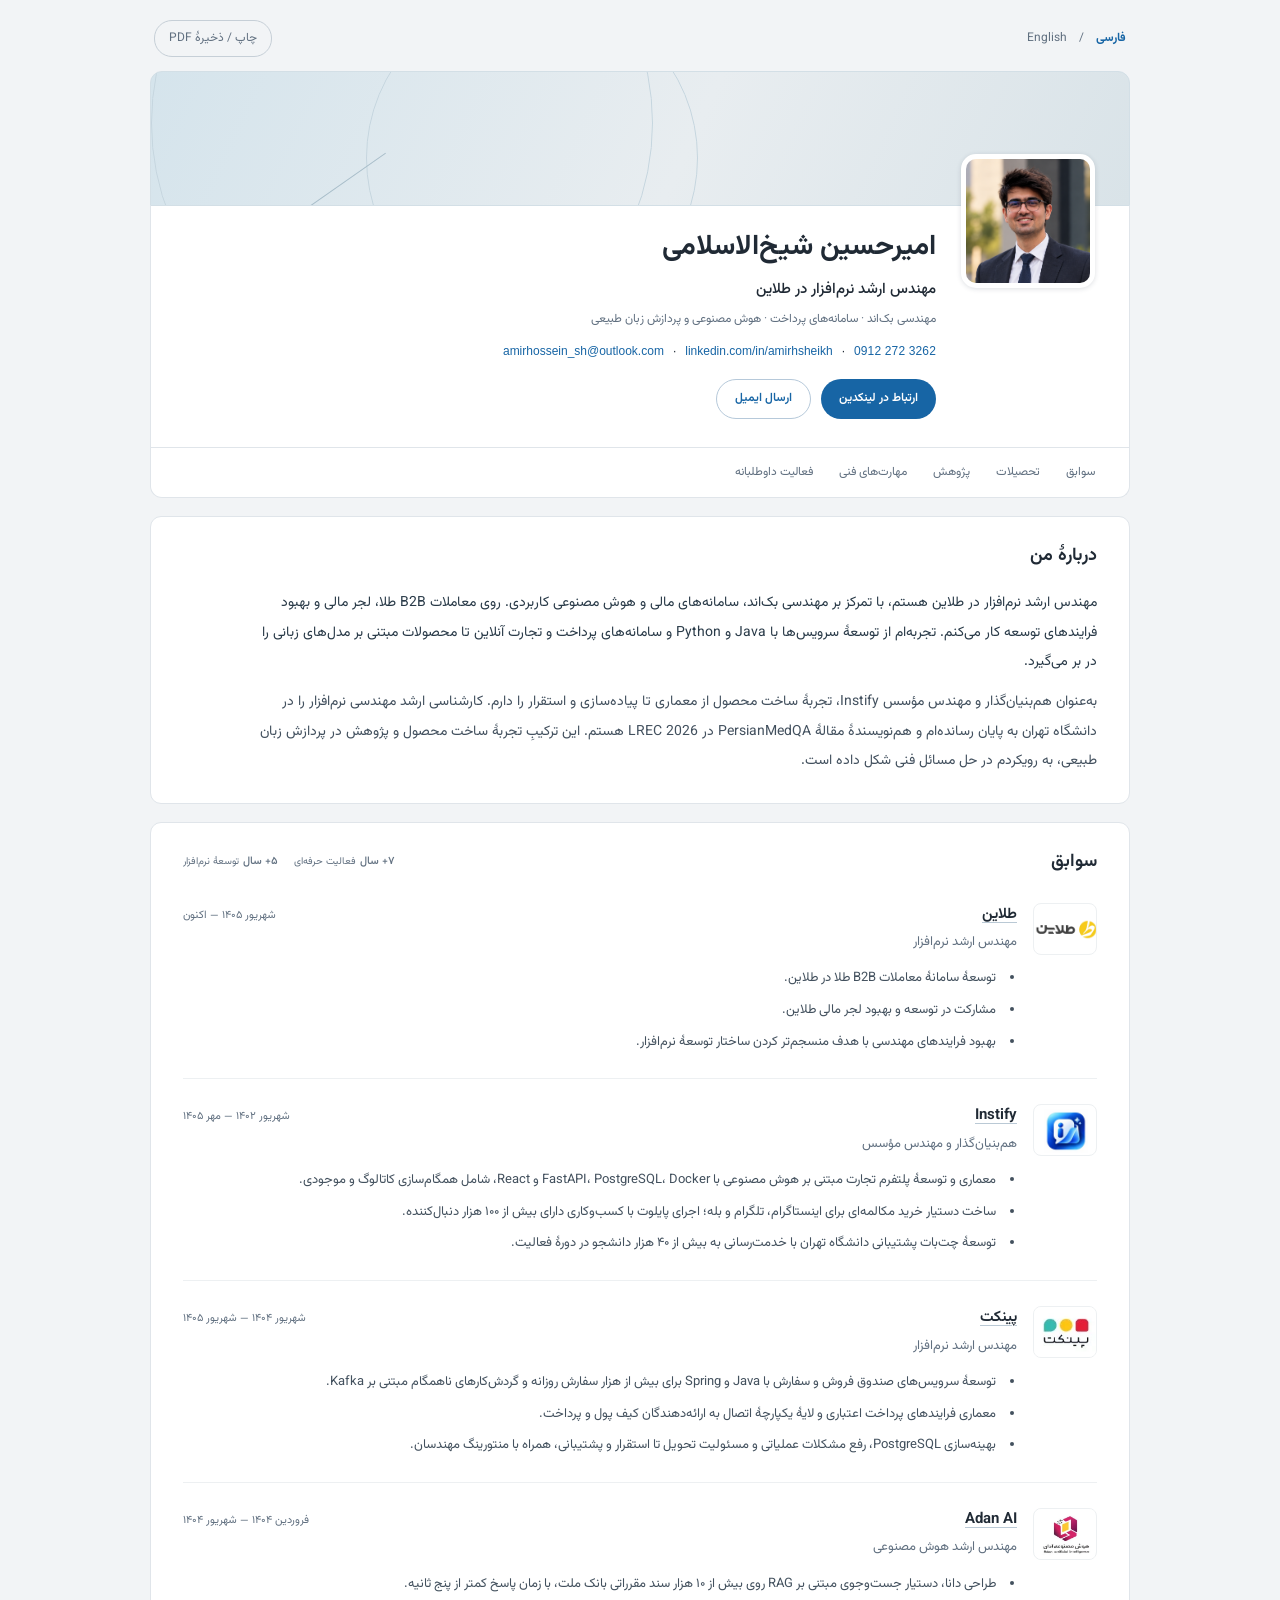
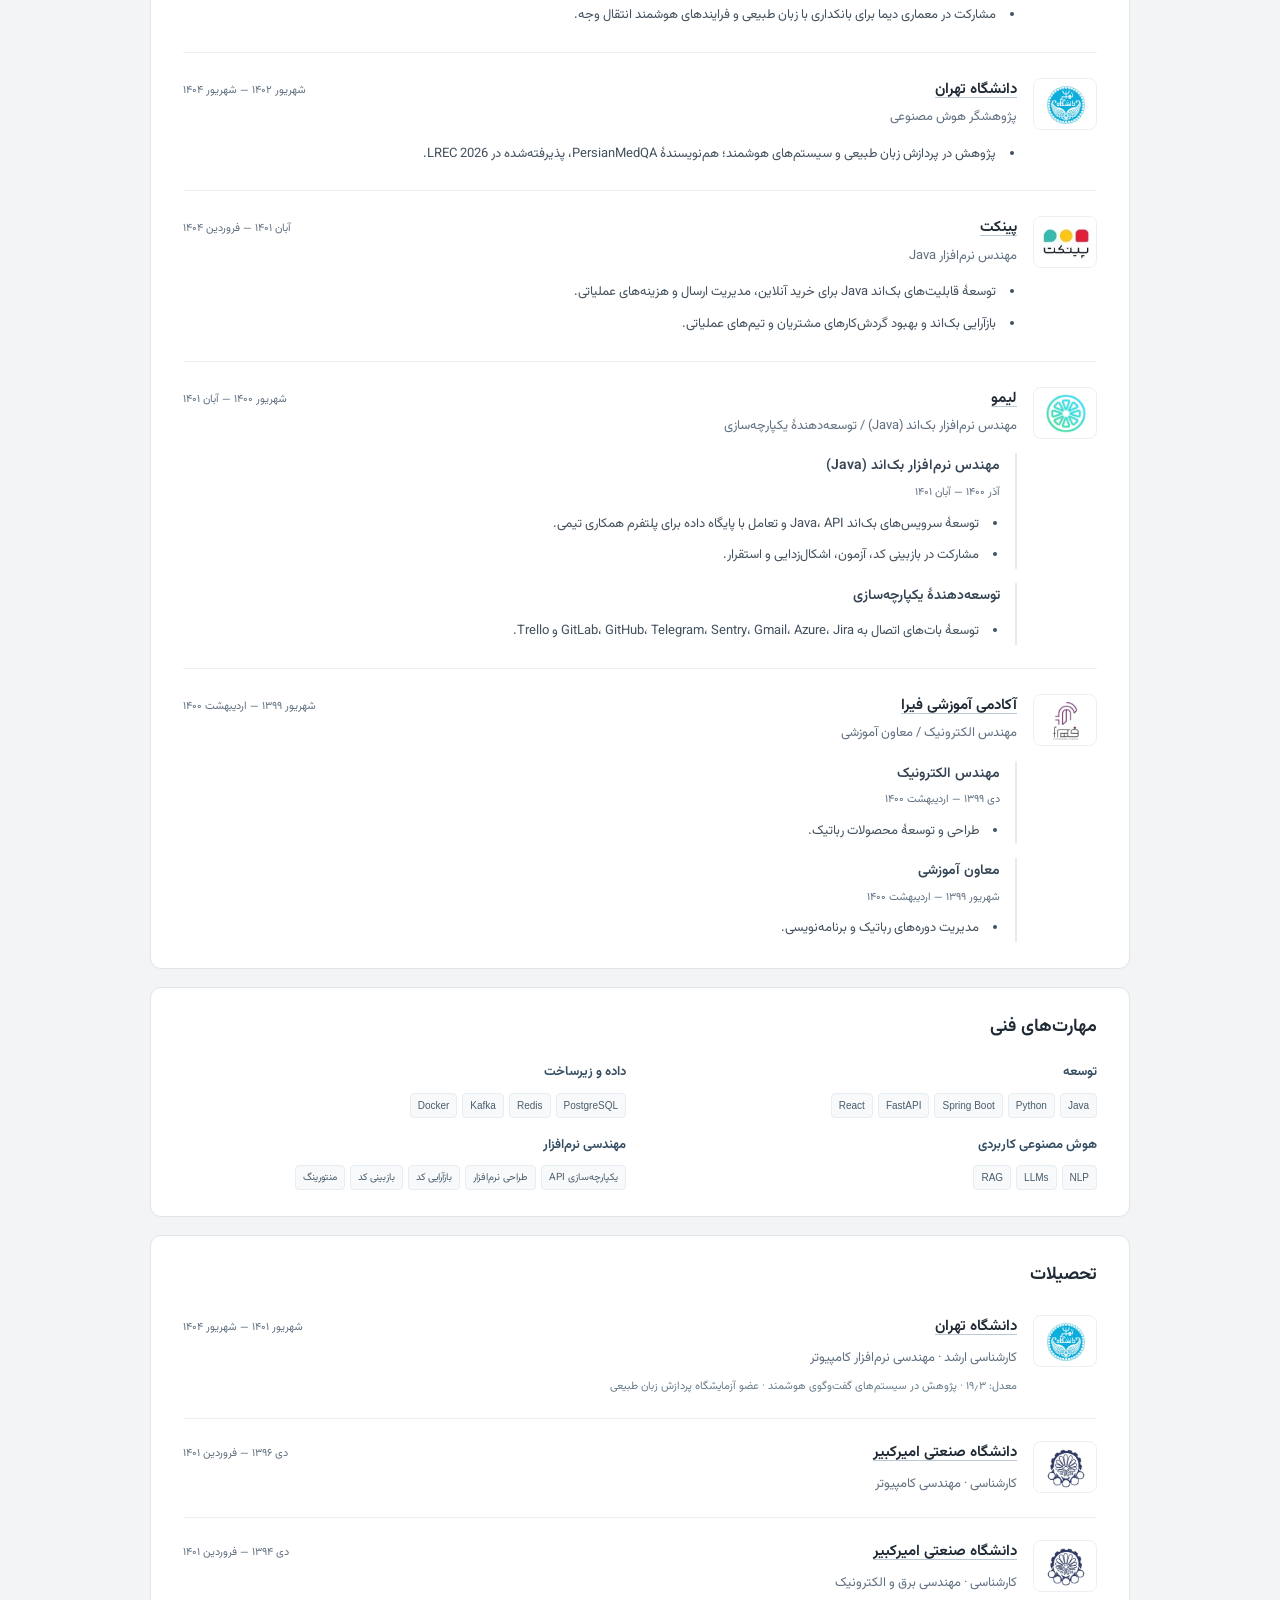
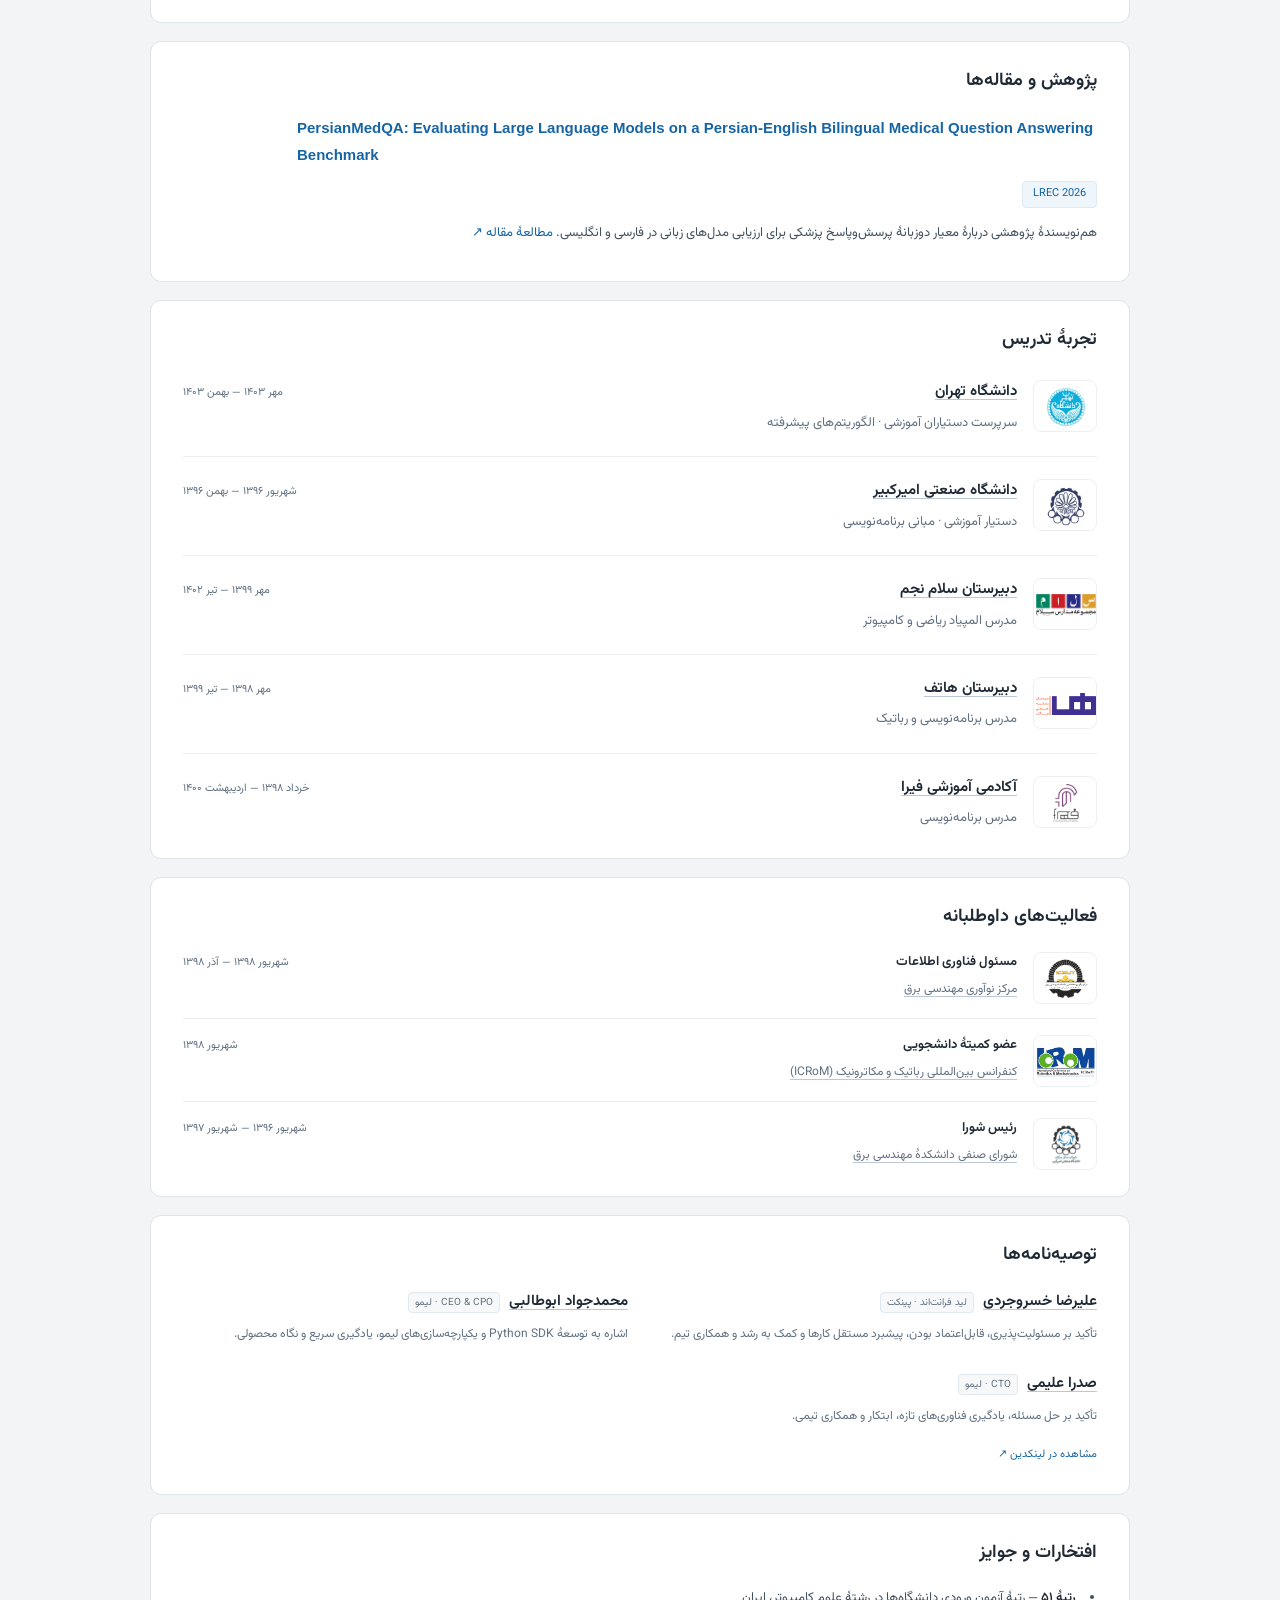
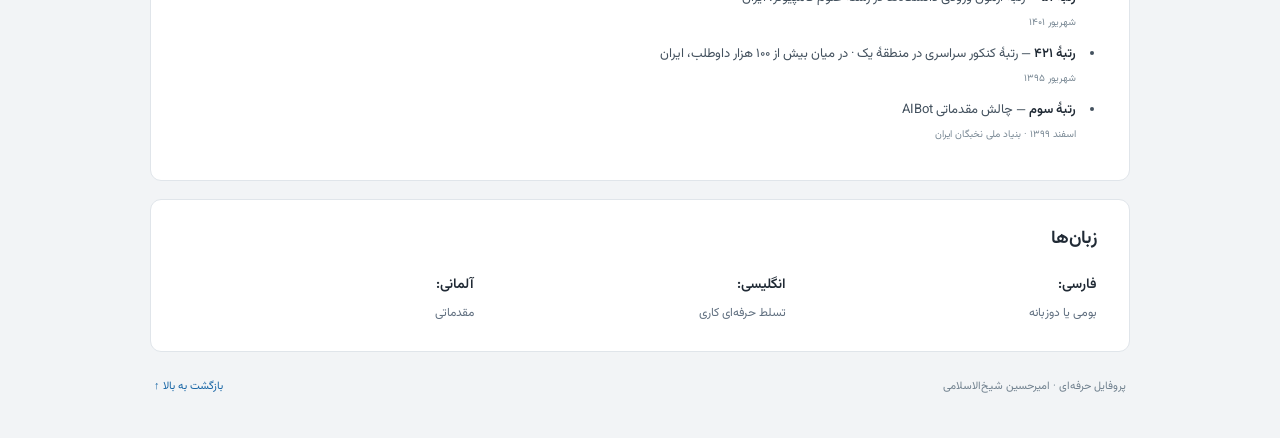
==== fa/index.html @ 7dda1210 "Add recommender role badges and compact two-column print layout" ====
<!doctype html>
<html lang="fa" dir="rtl">
<head>
<meta charset="utf-8">
<meta name="viewport" content="width=device-width, initial-scale=1">
<title>امیرحسین شیخ‌الاسلامی | مهندس ارشد نرم‌افزار، بک‌اند و هوش مصنوعی</title>
<meta name="description" content="پروفایل حرفه‌ای امیرحسین شیخ‌الاسلامی، مهندس ارشد نرم‌افزار در طلاین؛ سوابق مهندسی بک‌اند، Java، Python، سامانه‌های پرداخت و هوش مصنوعی و پژوهش NLP.">
<meta name="author" content="Amirhossein Sheikholeslami">
<meta name="google-site-verification" content="wwUnBysTmKLNeXAAIaMJfHdvh9oscv9MyCBbN1hsWSw">
<meta name="robots" content="index, follow, max-image-preview:large">
<meta name="theme-color" content="#ffffff">
<link rel="canonical" href="https://amirhsheikh.github.io/fa/">
<link rel="alternate" hreflang="en" href="https://amirhsheikh.github.io/">
<link rel="alternate" hreflang="fa" href="https://amirhsheikh.github.io/fa/">
<link rel="alternate" hreflang="x-default" href="https://amirhsheikh.github.io/">
<meta property="og:type" content="profile">
<meta property="og:title" content="امیرحسین شیخ‌الاسلامی | مهندس ارشد نرم‌افزار، بک‌اند و هوش مصنوعی">
<meta property="og:description" content="پروفایل حرفه‌ای امیرحسین شیخ‌الاسلامی، مهندس ارشد نرم‌افزار در طلاین؛ سوابق مهندسی بک‌اند، Java، Python، سامانه‌های پرداخت و هوش مصنوعی و پژوهش NLP.">
<meta property="og:url" content="https://amirhsheikh.github.io/fa/">
<meta property="og:site_name" content="Amirhossein Sheikholeslami">
<meta property="og:locale" content="fa_IR">
<meta property="og:locale:alternate" content="en_US">
<meta property="og:image" content="https://amirhsheikh.github.io/assets/images/portrait.png">
<meta property="og:image:width" content="1086">
<meta property="og:image:height" content="1448">
<meta property="og:image:alt" content="تصویر امیرحسین شیخ‌الاسلامی">
<meta name="twitter:image" content="https://amirhsheikh.github.io/assets/images/portrait.png">
<meta name="twitter:image:alt" content="تصویر امیرحسین شیخ‌الاسلامی">
<meta name="twitter:card" content="summary">
<meta name="twitter:title" content="امیرحسین شیخ‌الاسلامی | مهندس ارشد نرم‌افزار، بک‌اند و هوش مصنوعی">
<meta name="twitter:description" content="پروفایل حرفه‌ای امیرحسین شیخ‌الاسلامی، مهندس ارشد نرم‌افزار در طلاین؛ سوابق مهندسی بک‌اند، Java، Python، سامانه‌های پرداخت و هوش مصنوعی و پژوهش NLP.">
<link rel="icon" href="../favicon.svg" type="image/svg+xml">
<link rel="preload" href="../assets/fonts/Vazirmatn.woff2" as="font" type="font/woff2" crossorigin>
<link rel="stylesheet" href="../styles.css">
<script src="../app.js" defer></script>
<script type="application/ld+json">{"@context": "https://schema.org", "@type": "ProfilePage", "@id": "https://amirhsheikh.github.io/fa/#profile", "url": "https://amirhsheikh.github.io/fa/", "name": "امیرحسین شیخ‌الاسلامی | مهندس ارشد نرم‌افزار، بک‌اند و هوش مصنوعی", "inLanguage": "fa", "mainEntity": {"@type": "Person", "@id": "https://amirhsheikh.github.io/#person", "name": "Amirhossein Sheikholeslami", "alternateName": ["امیرحسین شیخ‌الاسلامی", "amirhsheikh"], "url": "https://amirhsheikh.github.io/", "jobTitle": "Senior Software Engineer", "worksFor": {"@type": "Organization", "name": "Taline", "url": "https://taline.ir/"}, "sameAs": ["https://www.linkedin.com/in/amirhsheikh/"], "alumniOf": [{"@type": "CollegeOrUniversity", "name": "University of Tehran", "url": "https://ut.ac.ir/"}, {"@type": "CollegeOrUniversity", "name": "Amirkabir University of Technology", "url": "https://aut.ac.ir/"}], "knowsAbout": ["Backend engineering", "Java", "Python", "Spring Boot", "PostgreSQL", "Kafka", "Payment systems", "Natural language processing", "Artificial intelligence"], "subjectOf": {"@type": "ScholarlyArticle", "name": "PersianMedQA: Evaluating Large Language Models on a Persian-English Bilingual Medical Question Answering Benchmark", "url": "https://arxiv.org/abs/2506.00250"}, "image": "https://amirhsheikh.github.io/assets/images/portrait.png"}}</script>
</head>
<body>
<a class="skip" href="#main">رفتن به محتوای اصلی</a>
<div class="toolbar"><nav class="language-switch" aria-label="انتخاب زبان"><a data-language="en" href="../index.html" lang="en" hreflang="en">English</a><span aria-hidden="true">/</span><a data-language="fa" href="../fa/index.html" lang="fa" hreflang="fa" aria-current="page">فارسی</a></nav><button type="button" data-print hidden>چاپ / ذخیرهٔ PDF</button></div>
<div class="resume">
<div class="profile-cover" aria-hidden="true"><span></span></div>
<header class="resume-header with-portrait"><div class="portrait-frame"><img class="portrait" src="../assets/images/portrait.png" alt="تصویر امیرحسین شیخ‌الاسلامی" width="1086" height="1448" fetchpriority="high"></div><div class="identity"><h1>امیرحسین شیخ‌الاسلامی</h1><p class="subtitle">مهندس ارشد نرم‌افزار در طلاین</p><p class="profile-tagline">مهندسی بک‌اند · سامانه‌های پرداخت · هوش مصنوعی و پردازش زبان طبیعی</p><address><a href="mailto:amirhossein_sh@outlook.com" dir="ltr">amirhossein_sh@outlook.com</a><span aria-hidden="true"> · </span><a href="https://www.linkedin.com/in/amirhsheikh/" dir="ltr" target="_blank" rel="me noopener noreferrer">linkedin.com/in/amirhsheikh</a><span aria-hidden="true"> · </span><a class="phone-link" href="tel:+989122723262" dir="ltr">0912 272 3262</a></address><div class="profile-actions"><a class="primary-action" href="https://www.linkedin.com/in/amirhsheikh/" target="_blank" rel="noopener noreferrer">ارتباط در لینکدین</a><a class="secondary-action" href="mailto:amirhossein_sh@outlook.com">ارسال ایمیل</a></div></div></header>
<nav class="section-nav" aria-label="بخش‌های پروفایل"><a href="#experience">سوابق</a><a href="#education">تحصیلات</a><a href="#research">پژوهش</a><a href="#skills">مهارت‌های فنی</a><a href="#volunteering">فعالیت داوطلبانه</a></nav>
<main id="main">
<section aria-labelledby="summary"><h2 id="summary">دربارهٔ من</h2><div class="about-copy"><p>مهندس ارشد نرم‌افزار در طلاین هستم، با تمرکز بر مهندسی بک‌اند، سامانه‌های مالی و هوش مصنوعی کاربردی. روی معاملات B2B طلا، لجر مالی و بهبود فرایندهای توسعه کار می‌کنم. تجربه‌ام از توسعهٔ سرویس‌ها با Java و Python و سامانه‌های پرداخت و تجارت آنلاین تا محصولات مبتنی بر مدل‌های زبانی را در بر می‌گیرد.</p><p>به‌عنوان هم‌بنیان‌گذار و مهندس مؤسس Instify، تجربهٔ ساخت محصول از معماری تا پیاده‌سازی و استقرار را دارم. کارشناسی ارشد مهندسی نرم‌افزار را در دانشگاه تهران به پایان رسانده‌ام و هم‌نویسندهٔ مقالهٔ PersianMedQA در LREC 2026 هستم. این ترکیبِ تجربهٔ ساخت محصول و پژوهش در پردازش زبان طبیعی، به رویکردم در حل مسائل فنی شکل داده است.</p></div></section>
<section aria-labelledby="experience"><div class="experience-heading"><h2 id="experience">سوابق</h2><div class="experience-highlights" aria-label="سابقهٔ فعالیت"><div class="experience-metric" title="از ۱۳۹۸ تا امروز"><strong data-experience-start="2019-06" data-years-pattern="{years}+ سال">۷+ سال</strong><span>فعالیت حرفه‌ای</span></div><div class="experience-metric" title="از ۱۴۰۰ تا امروز"><strong data-experience-start="2021-09" data-years-pattern="{years}+ سال">۵+ سال</strong><span>توسعهٔ نرم‌افزار</span></div></div></div><article class="entry career-entry has-logo"><span class="logo-frame logo-taline"><img class="company-logo" src="../assets/images/taline.webp" alt="" width="64" height="52" loading="lazy" decoding="async"></span><div class="entry-content"><div class="entry-head"><h3><a class="reference-link" href="https://taline.ir/" target="_blank" rel="noopener noreferrer">طلاین</a></h3><p class="date">شهریور ۱۴۰۵ — اکنون</p></div><p class="position">مهندس ارشد نرم‌افزار</p><ul><li>توسعهٔ سامانهٔ معاملات B2B طلا در طلاین.</li><li>مشارکت در توسعه و بهبود لجر مالی طلاین.</li><li>بهبود فرایندهای مهندسی با هدف منسجم‌تر کردن ساختار توسعهٔ نرم‌افزار.</li></ul></div></article><article class="entry career-entry has-logo"><span class="logo-frame logo-instify"><img class="company-logo" src="../assets/images/instify.webp" alt="" width="64" height="52" loading="lazy" decoding="async"></span><div class="entry-content"><div class="entry-head"><h3><a class="reference-link" href="https://instify.app/" target="_blank" rel="noopener noreferrer">Instify</a></h3><p class="date">شهریور ۱۴۰۲ — مهر ۱۴۰۵</p></div><p class="position">هم‌بنیان‌گذار و مهندس مؤسس</p><ul><li>معماری و توسعهٔ پلتفرم تجارت مبتنی بر هوش مصنوعی با FastAPI، PostgreSQL، Docker و React، شامل همگام‌سازی کاتالوگ و موجودی.</li><li>ساخت دستیار خرید مکالمه‌ای برای اینستاگرام، تلگرام و بله؛ اجرای پایلوت با کسب‌وکاری دارای بیش از ۱۰۰ هزار دنبال‌کننده.</li><li>توسعهٔ چت‌بات پشتیبانی دانشگاه تهران با خدمت‌رسانی به بیش از ۴۰ هزار دانشجو در دورهٔ فعالیت.</li></ul></div></article><article class="entry career-entry has-logo"><span class="logo-frame logo-pinket"><img class="company-logo" src="../assets/images/pinket.webp" alt="" width="64" height="52" loading="lazy" decoding="async"></span><div class="entry-content"><div class="entry-head"><h3><a class="reference-link" href="https://pinket.com/" target="_blank" rel="noopener noreferrer">پینکت</a></h3><p class="date">شهریور ۱۴۰۴ — شهریور ۱۴۰۵</p></div><p class="position">مهندس ارشد نرم‌افزار</p><ul><li>توسعهٔ سرویس‌های صندوق فروش و سفارش با Java و Spring برای بیش از هزار سفارش روزانه و گردش‌کارهای ناهمگام مبتنی بر Kafka.</li><li>معماری فرایندهای پرداخت اعتباری و لایهٔ یکپارچهٔ اتصال به ارائه‌دهندگان کیف پول و پرداخت.</li><li>بهینه‌سازی PostgreSQL، رفع مشکلات عملیاتی و مسئولیت تحویل تا استقرار و پشتیبانی، همراه با منتورینگ مهندسان.</li></ul></div></article><article class="entry career-entry has-logo"><span class="logo-frame logo-adan"><img class="company-logo" src="../assets/images/adan.webp" alt="" width="64" height="52" loading="lazy" decoding="async"></span><div class="entry-content"><div class="entry-head"><h3><a class="reference-link" href="https://adanai.ir/" target="_blank" rel="noopener noreferrer">Adan AI</a></h3><p class="date">فروردین ۱۴۰۴ — شهریور ۱۴۰۴</p></div><p class="position">مهندس ارشد هوش مصنوعی</p><ul><li>طراحی دانا، دستیار جست‌وجوی مبتنی بر RAG روی بیش از ۱۰ هزار سند مقرراتی بانک ملت، با زمان پاسخ کمتر از پنج ثانیه.</li><li>مشارکت در معماری دیما برای بانکداری با زبان طبیعی و فرایندهای هوشمند انتقال وجه.</li></ul></div></article><article class="entry career-entry has-logo"><span class="logo-frame logo-ut"><img class="company-logo" src="../assets/images/ut.webp" alt="" width="64" height="52" loading="lazy" decoding="async"></span><div class="entry-content"><div class="entry-head"><h3><a class="reference-link" href="https://ut.ac.ir/" target="_blank" rel="noopener noreferrer">دانشگاه تهران</a></h3><p class="date">شهریور ۱۴۰۲ — شهریور ۱۴۰۴</p></div><p class="position">پژوهشگر هوش مصنوعی</p><ul><li>پژوهش در پردازش زبان طبیعی و سیستم‌های هوشمند؛ هم‌نویسندهٔ PersianMedQA، پذیرفته‌شده در LREC 2026.</li></ul></div></article><article class="entry career-entry has-logo"><span class="logo-frame logo-pinket"><img class="company-logo" src="../assets/images/pinket.webp" alt="" width="64" height="52" loading="lazy" decoding="async"></span><div class="entry-content"><div class="entry-head"><h3><a class="reference-link" href="https://pinket.com/" target="_blank" rel="noopener noreferrer">پینکت</a></h3><p class="date">آبان ۱۴۰۱ — فروردین ۱۴۰۴</p></div><p class="position">مهندس نرم‌افزار Java</p><ul><li>توسعهٔ قابلیت‌های بک‌اند Java برای خرید آنلاین، مدیریت ارسال و هزینه‌های عملیاتی.</li><li>بازآرایی بک‌اند و بهبود گردش‌کارهای مشتریان و تیم‌های عملیاتی.</li></ul></div></article><article class="entry career-entry has-logo"><span class="logo-frame logo-limoo"><img class="company-logo" src="../assets/images/limoo.webp" alt="" width="64" height="52" loading="lazy" decoding="async"></span><div class="entry-content"><div class="entry-head"><h3><a class="reference-link" href="https://www.linkedin.com/company/limoo-im/" target="_blank" rel="noopener noreferrer">لیمو</a></h3><p class="date">شهریور ۱۴۰۰ — آبان ۱۴۰۱</p></div><p class="position">مهندس نرم‌افزار بک‌اند (Java) / توسعه‌دهندهٔ یکپارچه‌سازی</p><div class="subrole"><h4>مهندس نرم‌افزار بک‌اند (Java)</h4><p class="subrole-date">آذر ۱۴۰۰ — آبان ۱۴۰۱</p><ul><li>توسعهٔ سرویس‌های بک‌اند Java، API و تعامل با پایگاه داده برای پلتفرم همکاری تیمی.</li><li>مشارکت در بازبینی کد، آزمون، اشکال‌زدایی و استقرار.</li></ul></div><div class="subrole"><h4>توسعه‌دهندهٔ یکپارچه‌سازی</h4><ul><li>توسعهٔ بات‌های اتصال به GitLab، GitHub، Telegram، Sentry، Gmail، Azure، Jira و Trello.</li></ul></div></div></article><article class="entry career-entry has-logo"><span class="logo-frame logo-fira"><img class="company-logo" src="../assets/images/fira.webp" alt="" width="64" height="52" loading="lazy" decoding="async"></span><div class="entry-content"><div class="entry-head"><h3><a class="reference-link" href="https://firaedu.ir/" target="_blank" rel="noopener noreferrer">آکادمی آموزشی فیرا</a></h3><p class="date">شهریور ۱۳۹۹ — اردیبهشت ۱۴۰۰</p></div><p class="position">مهندس الکترونیک / معاون آموزشی</p><div class="subrole"><h4>مهندس الکترونیک</h4><p class="subrole-date">دی ۱۳۹۹ — اردیبهشت ۱۴۰۰</p><ul><li>طراحی و توسعهٔ محصولات رباتیک.</li></ul></div><div class="subrole"><h4>معاون آموزشی</h4><p class="subrole-date">شهریور ۱۳۹۹ — اردیبهشت ۱۴۰۰</p><ul><li>مدیریت دوره‌های رباتیک و برنامه‌نویسی.</li></ul></div></div></article></section>
<section aria-labelledby="skills"><h2 id="skills">مهارت‌های فنی</h2><div class="skill-grid"><article class="skill-card"><h3>توسعه</h3><ul class="skill-tags"><li lang="en" dir="ltr">Java</li><li lang="en" dir="ltr">Python</li><li lang="en" dir="ltr">Spring Boot</li><li lang="en" dir="ltr">FastAPI</li><li lang="en" dir="ltr">React</li></ul></article><article class="skill-card"><h3>داده و زیرساخت</h3><ul class="skill-tags"><li lang="en" dir="ltr">PostgreSQL</li><li lang="en" dir="ltr">Redis</li><li lang="en" dir="ltr">Kafka</li><li lang="en" dir="ltr">Docker</li></ul></article><article class="skill-card"><h3>هوش مصنوعی کاربردی</h3><ul class="skill-tags"><li lang="en" dir="ltr">NLP</li><li lang="en" dir="ltr">LLMs</li><li lang="en" dir="ltr">RAG</li></ul></article><article class="skill-card"><h3>مهندسی نرم‌افزار</h3><ul class="skill-tags"><li lang="fa" dir="rtl">یکپارچه‌سازی API</li><li lang="fa" dir="rtl">طراحی نرم‌افزار</li><li lang="fa" dir="rtl">بازآرایی کد</li><li lang="fa" dir="rtl">بازبینی کد</li><li lang="fa" dir="rtl">منتورینگ</li></ul></article></div></section>
<section aria-labelledby="education"><h2 id="education">تحصیلات</h2><article class="entry education-entry has-logo"><span class="logo-frame logo-ut"><img class="company-logo" src="../assets/images/ut.webp" alt="" width="64" height="52" loading="lazy" decoding="async"></span><div class="entry-content"><div class="entry-head"><h3><a class="reference-link" href="https://ut.ac.ir/" target="_blank" rel="noopener noreferrer">دانشگاه تهران</a></h3><span class="date">شهریور ۱۴۰۱ — شهریور ۱۴۰۴</span></div><p>کارشناسی ارشد · مهندسی نرم‌افزار کامپیوتر</p><p class="academic-note">معدل: ۱۹٫۳ · پژوهش در سیستم‌های گفت‌وگوی هوشمند · عضو آزمایشگاه پردازش زبان طبیعی</p></div></article><article class="entry education-entry has-logo"><span class="logo-frame logo-aut"><img class="company-logo" src="../assets/images/aut.webp" alt="" width="64" height="52" loading="lazy" decoding="async"></span><div class="entry-content"><div class="entry-head"><h3><a class="reference-link" href="https://aut.ac.ir/" target="_blank" rel="noopener noreferrer">دانشگاه صنعتی امیرکبیر</a></h3><span class="date">دی ۱۳۹۶ — فروردین ۱۴۰۱</span></div><p>کارشناسی · مهندسی کامپیوتر</p></div></article><article class="entry education-entry has-logo"><span class="logo-frame logo-aut"><img class="company-logo" src="../assets/images/aut.webp" alt="" width="64" height="52" loading="lazy" decoding="async"></span><div class="entry-content"><div class="entry-head"><h3><a class="reference-link" href="https://aut.ac.ir/" target="_blank" rel="noopener noreferrer">دانشگاه صنعتی امیرکبیر</a></h3><span class="date">دی ۱۳۹۴ — فروردین ۱۴۰۱</span></div><p>کارشناسی · مهندسی برق و الکترونیک</p></div></article></section>
<section aria-labelledby="research"><h2 id="research">پژوهش و مقاله‌ها</h2><article class="entry publication"><h3 lang="en" dir="ltr"><a href="https://arxiv.org/abs/2506.00250" target="_blank" rel="noopener noreferrer">PersianMedQA: Evaluating Large Language Models on a Persian-English Bilingual Medical Question Answering Benchmark</a></h3><p class="venue" dir="ltr">LREC 2026</p><p>هم‌نویسندهٔ پژوهشی دربارهٔ معیار دوزبانهٔ پرسش‌وپاسخ پزشکی برای ارزیابی مدل‌های زبانی در فارسی و انگلیسی. <a href="https://arxiv.org/abs/2506.00250" target="_blank" rel="noopener noreferrer">مطالعهٔ مقاله ↗</a></p></article></section>
<section aria-labelledby="teaching"><h2 id="teaching">تجربهٔ تدریس</h2><div class="teaching-list"><article class="entry education-entry has-logo teaching-entry"><span class="logo-frame logo-ut"><img class="company-logo" src="../assets/images/ut.webp" alt="" width="64" height="52" loading="lazy" decoding="async"></span><div class="entry-content"><div class="entry-head"><h3><a class="reference-link" href="https://ut.ac.ir/" target="_blank" rel="noopener noreferrer">دانشگاه تهران</a></h3><p class="date">مهر ۱۴۰۳ — بهمن ۱۴۰۳</p></div><p>سرپرست دستیاران آموزشی · الگوریتم‌های پیشرفته</p></div></article><article class="entry education-entry has-logo teaching-entry"><span class="logo-frame logo-aut"><img class="company-logo" src="../assets/images/aut.webp" alt="" width="64" height="52" loading="lazy" decoding="async"></span><div class="entry-content"><div class="entry-head"><h3><a class="reference-link" href="https://aut.ac.ir/" target="_blank" rel="noopener noreferrer">دانشگاه صنعتی امیرکبیر</a></h3><p class="date">شهریور ۱۳۹۶ — بهمن ۱۳۹۶</p></div><p>دستیار آموزشی · مبانی برنامه‌نویسی</p></div></article><article class="entry education-entry has-logo teaching-entry"><span class="logo-frame logo-salam"><img class="company-logo" src="../assets/images/salam.png" alt="" width="64" height="52" loading="lazy" decoding="async"></span><div class="entry-content"><div class="entry-head"><h3><a class="reference-link" href="https://salamsch.org/branches/najm-sagheb/" target="_blank" rel="noopener noreferrer">دبیرستان سلام نجم</a></h3><p class="date">مهر ۱۳۹۹ — تیر ۱۴۰۲</p></div><p>مدرس المپیاد ریاضی و کامپیوتر</p></div></article><article class="entry education-entry has-logo teaching-entry"><span class="logo-frame logo-hatef"><img class="company-logo" src="../assets/images/hatef.png" alt="" width="64" height="52" loading="lazy" decoding="async"></span><div class="entry-content"><div class="entry-head"><h3><a class="reference-link" href="https://hatefschool.ir/" target="_blank" rel="noopener noreferrer">دبیرستان هاتف</a></h3><p class="date">مهر ۱۳۹۸ — تیر ۱۳۹۹</p></div><p>مدرس برنامه‌نویسی و رباتیک</p></div></article><article class="entry education-entry has-logo teaching-entry"><span class="logo-frame logo-fira"><img class="company-logo" src="../assets/images/fira.webp" alt="" width="64" height="52" loading="lazy" decoding="async"></span><div class="entry-content"><div class="entry-head"><h3><a class="reference-link" href="https://firaedu.ir/" target="_blank" rel="noopener noreferrer">آکادمی آموزشی فیرا</a></h3><p class="date">خرداد ۱۳۹۸ — اردیبهشت ۱۴۰۰</p></div><p>مدرس برنامه‌نویسی</p></div></article></div></section>
<section aria-labelledby="volunteering"><h2 id="volunteering">فعالیت‌های داوطلبانه</h2><div class="volunteer-list"><article class="volunteer-entry"><span class="logo-frame logo-icaut"><img class="company-logo" src="../assets/images/icaut.png" alt="" width="64" height="52" loading="lazy" decoding="async"></span><div><div class="entry-head"><h3>مسئول فناوری اطلاعات</h3><p class="date">شهریور ۱۳۹۸ — آذر ۱۳۹۸</p></div><p><a class="reference-link" href="https://aut.ac.ir/" target="_blank" rel="noopener noreferrer">مرکز نوآوری مهندسی برق</a></p></div></article><article class="volunteer-entry"><span class="logo-frame logo-icrom"><img class="company-logo" src="../assets/images/icrom.png" alt="" width="64" height="52" loading="lazy" decoding="async"></span><div><div class="entry-head"><h3>عضو کمیتهٔ دانشجویی</h3><p class="date">شهریور ۱۳۹۸</p></div><p><a class="reference-link" href="https://www.linkedin.com/company/icrom/" target="_blank" rel="noopener noreferrer">کنفرانس بین‌المللی رباتیک و مکاترونیک (ICRoM)</a></p></div></article><article class="volunteer-entry"><span class="logo-frame logo-council"><img class="company-logo" src="../assets/images/council.png" alt="" width="64" height="52" loading="lazy" decoding="async"></span><div><div class="entry-head"><h3>رئیس شورا</h3><p class="date">شهریور ۱۳۹۶ — شهریور ۱۳۹۷</p></div><p><a class="reference-link" href="https://aut.ac.ir/" target="_blank" rel="noopener noreferrer">شورای صنفی دانشکدهٔ مهندسی برق</a></p></div></article></div></section>
<section aria-labelledby="recommendations"><h2 id="recommendations">توصیه‌نامه‌ها</h2><div class="recommendations-list"><article><div class="recommender-heading"><h3><a class="reference-link" href="https://www.linkedin.com/in/alireza-khosrojerdi-11bb021b1/" target="_blank" rel="noopener noreferrer">علیرضا خسروجردی</a></h3><span class="role-badge" title="سمت در زمان ارائهٔ توصیه‌نامه">لید فرانت‌اند · پینکت</span></div><p>تأکید بر مسئولیت‌پذیری، قابل‌اعتماد بودن، پیشبرد مستقل کارها و کمک به رشد و همکاری تیم.</p></article><article><div class="recommender-heading"><h3><a class="reference-link" href="https://www.linkedin.com/in/mohammad-javad-aboutalebi/" target="_blank" rel="noopener noreferrer">محمدجواد ابوطالبی</a></h3><span class="role-badge" title="سمت در زمان ارائهٔ توصیه‌نامه">CEO &amp; CPO · لیمو</span></div><p>اشاره به توسعهٔ Python SDK و یکپارچه‌سازی‌های لیمو، یادگیری سریع و نگاه محصولی.</p></article><article><div class="recommender-heading"><h3><a class="reference-link" href="https://www.linkedin.com/in/sadra-alimi-7aa583171/" target="_blank" rel="noopener noreferrer">صدرا علیمی</a></h3><span class="role-badge" title="سمت در زمان ارائهٔ توصیه‌نامه">CTO · لیمو</span></div><p>تأکید بر حل مسئله، یادگیری فناوری‌های تازه، ابتکار و همکاری تیمی.</p></article></div><a class="section-source" href="https://www.linkedin.com/in/amirhsheikh/" target="_blank" rel="noopener noreferrer">مشاهده در لینکدین ↗</a></section>
<section aria-labelledby="honors"><h2 id="honors">افتخارات و جوایز</h2><ul class="honors"><li><div><strong>رتبهٔ ۵۱</strong> — رتبهٔ آزمون ورودی دانشگاه‌ها در رشتهٔ علوم کامپیوتر، ایران</div><span class="honor-date">شهریور ۱۴۰۱</span></li><li><div><strong>رتبهٔ ۴۲۱</strong> — رتبهٔ کنکور سراسری در منطقهٔ یک · در میان بیش از ۱۰۰ هزار داوطلب، ایران</div><span class="honor-date">شهریور ۱۳۹۵</span></li><li><div><strong>رتبهٔ سوم</strong> — چالش مقدماتی AIBot</div><span class="honor-date">اسفند ۱۳۹۹ · بنیاد ملی نخبگان ایران</span></li></ul></section>
<section aria-labelledby="languages"><h2 id="languages">زبان‌ها</h2><ul class="languages-list"><li><strong>فارسی:</strong> بومی یا دوزبانه</li><li><strong>انگلیسی:</strong> تسلط حرفه‌ای کاری</li><li><strong>آلمانی:</strong> مقدماتی</li></ul></section>
</main>
<footer><span>پروفایل حرفه‌ای · امیرحسین شیخ‌الاسلامی</span><a href="#main">بازگشت به بالا ↑</a></footer>
</div>
</body>
</html>
---- styles.css ----
@font-face{font-family:Vazirmatn;src:url('assets/fonts/Vazirmatn.woff2') format('woff2');font-weight:100 900;font-display:swap}
@font-face{font-family:'Latin Modern';src:url('assets/fonts/lmroman10-regular.otf') format('opentype');font-weight:400;font-display:swap}
@font-face{font-family:'Latin Modern';src:url('assets/fonts/lmroman10-bold.otf') format('opentype');font-weight:700;font-display:swap}
:root{color-scheme:light;--ink:#202a35;--muted:#617080;--line:#e0e5ea;--blue:#1765a5;--paper:#fff;--surface:#f2f4f6}*{box-sizing:border-box}html{scroll-behavior:smooth;scroll-padding-top:24px}body{margin:0;background:var(--surface);color:var(--ink);font:15px/1.75 -apple-system,BlinkMacSystemFont,'Segoe UI',Arial,sans-serif;-webkit-font-smoothing:antialiased}a{color:var(--blue);text-decoration:none;text-underline-offset:3px}a:hover{text-decoration:underline}a:focus-visible,button:focus-visible{outline:3px solid #1765a5;outline-offset:4px}button{font:inherit;cursor:pointer}button[hidden]{display:none}.toolbar{max-width:980px;margin:auto;padding:20px 4px 14px;display:flex;justify-content:space-between;align-items:center;gap:20px;font-size:12px;color:var(--muted)}.language-switch{display:flex;gap:12px;align-items:center;direction:ltr}.language-switch a{padding:4px 0;color:var(--muted)}.language-switch a[aria-current=page]{color:var(--blue);font-weight:700}.language-switch a[lang=fa]{font-family:Vazirmatn,Tahoma,sans-serif}.toolbar button{padding:6px 14px;border:1px solid #c6cfd7;border-radius:18px;background:transparent;color:var(--muted);font-size:12px}.toolbar button:hover{background:#fff}.resume{max-width:980px;margin:0 auto 40px}.profile-cover{height:135px;background:#dce6ec;position:relative;overflow:hidden;border:1px solid #d3dfe6;border-radius:12px 12px 0 0;background-image:linear-gradient(115deg,#d5e4ec,#e8edf0 55%,#d9e3e8)}.profile-cover:before,.profile-cover:after{content:'';position:absolute;inset-inline-end:10%;top:-80px;width:330px;height:330px;border:1px solid #c6d6df;border-radius:50%}.profile-cover:after{inset-inline-end:-12%;top:-200px;width:500px;height:500px}.profile-cover span{position:absolute;bottom:25px;inset-inline-end:34px;width:92px;height:1px;background:#a9beca;transform:rotate(-35deg)}.resume-header{background:white;padding:28px 34px;border:1px solid var(--line);border-top:0;text-align:start}.resume-header.with-portrait{display:flex;align-items:flex-start;gap:25px;padding-top:0}.portrait-frame{position:relative;flex:0 0 134px;width:134px;height:134px;overflow:hidden;border-radius:15px;background:#fff;border:5px solid white;box-shadow:0 1px 5px #192a3b25;margin-top:-52px;z-index:1}.portrait-frame .portrait{display:block;position:absolute;width:180%;max-width:none;height:auto;left:-35%;top:-27%}.identity{min-width:0;flex:1;padding-top:22px}h1{margin:0 0 3px;font-size:29px;line-height:1.4;font-weight:700;letter-spacing:-.6px}.subtitle{font-size:16px;margin:0 0 5px;font-weight:500}.profile-tagline{font-size:13px;line-height:1.7;color:var(--muted);margin:0 0 10px}.resume-header address{font-style:normal;font-size:12px;display:flex;align-items:center;flex-wrap:wrap;gap:0 9px;line-height:1.9;overflow-wrap:anywhere;direction:ltr;justify-content:flex-start}.profile-actions{display:flex;gap:10px;flex-wrap:wrap;margin-top:17px;font-size:12px;font-weight:600}.profile-actions a{display:inline-flex;align-items:center;justify-content:center;padding:7px 18px;min-height:35px;border-radius:20px}.primary-action{background:var(--blue);color:#fff}.primary-action:hover{background:#0e5088;text-decoration:none}.secondary-action{border:1px solid #b6c9da;color:var(--blue)}.secondary-action:hover{background:#f1f7fc;text-decoration:none}.section-nav{display:flex;gap:26px;align-items:center;overflow:auto;background:white;padding:13px 34px;border:1px solid var(--line);border-top:0;border-radius:0 0 12px 12px;font-size:13px}.section-nav a{white-space:nowrap;color:var(--muted)}.section-nav a:hover{color:var(--blue)}main>section{background:white;border:1px solid var(--line);border-radius:11px;padding:26px 32px;margin-top:18px}h2{margin:0 0 19px;font-size:20px;line-height:1.5;font-weight:650;letter-spacing:-.2px}p{margin:0 0 10px}#main>section:first-child>p{max-width:850px;line-height:1.95;font-size:14px;color:#42505e;margin-bottom:0}h3{font-size:16px;line-height:1.6;font-weight:650;margin:0;color:var(--ink)}h4{font-size:14px;margin:16px 0 6px;font-weight:600;color:#354454}.entry{margin:0}.entry.has-logo{display:grid;grid-template-columns:64px minmax(0,1fr);gap:16px;align-items:start}.entry-content{min-width:0}.career-entry{padding:7px 0 23px}.career-entry+.career-entry{border-top:1px solid #edf0f2;padding-top:23px}.career-entry:last-child{padding-bottom:0}.logo-frame{position:relative;display:block;flex-shrink:0;width:64px;height:52px;overflow:hidden;border:1px solid #edf0f2;border-radius:8px;background:#fff;margin-top:2px}.company-logo{position:absolute;display:block;max-width:none;height:auto;object-fit:contain}.entry-head{display:flex;align-items:baseline;justify-content:space-between;gap:20px}.date{font-size:12px;color:var(--muted);white-space:nowrap;margin:0;font-weight:400}.position{font-size:13px;color:var(--muted);margin:1px 0 10px}.entry ul{padding-inline-start:18px;margin:8px 0 0}.entry li{padding-inline-start:3px;margin-bottom:7px;font-size:13px;line-height:1.9;color:#43515e}.entry li:last-child{margin-bottom:0}.entry ul:empty{display:none}.subrole{border-inline-start:2px solid #e4ebf1;padding-inline-start:15px}.subrole h4{margin-top:14px}.education-entry{padding:5px 0 20px}.education-entry+.education-entry{border-top:1px solid #edf0f2;padding-top:20px}.education-entry:last-child{padding-bottom:0}.education-entry p{font-size:13px;color:var(--muted);margin:4px 0 0}.publication h3{font-size:15px;line-height:1.8;font-weight:600;max-width:800px}.publication p{font-size:13px;color:#43515e;line-height:1.9}.publication .venue{display:inline-block;color:var(--blue);background:#eef5fb;border:1px solid #dfeaf3;padding:2px 10px;border-radius:4px;font-size:11px;margin:13px 0}.skills-list{margin:0;font-size:13px}.skills-list>div{display:grid;grid-template-columns:160px 1fr;gap:20px;padding:10px 0}.skills-list>div+div{border-top:1px solid #f0f2f4}.skills-list dt{font-weight:600}.skills-list dd{margin:0;color:#465765;unicode-bidi:isolate;line-height:1.9}.honors{padding-inline-start:18px;margin:0}.honors li{font-size:13px;color:#43515e;line-height:1.9;margin-bottom:10px;padding-inline-start:3px}.honors strong{color:var(--ink);font-weight:600}.languages-list{display:grid;grid-template-columns:repeat(3,1fr);gap:20px;list-style:none;margin:0;padding:0;font-size:12px;color:var(--muted)}.languages-list strong{display:block;font-size:14px;margin-bottom:3px;color:var(--ink);font-weight:600}footer{font-size:11px;color:#70808e;display:flex;justify-content:space-between;gap:20px;padding:24px 4px 0}.skip{position:fixed;top:-100px;inset-inline-start:20px;z-index:20;background:white;padding:12px}.skip:focus{top:10px}html[lang=fa] body{font-family:Vazirmatn,Tahoma,sans-serif;line-height:1.95}html[lang=fa] h1{font-size:28px;letter-spacing:0;line-height:1.7}html[lang=fa] .subtitle{font-size:15px}html[lang=fa] .identity{padding-top:18px}html[lang=fa] .resume-header address{justify-content:flex-end;font-family:-apple-system,BlinkMacSystemFont,'Segoe UI',Arial,sans-serif;font-size:12px}html[lang=fa] .profile-tagline{font-size:12px}html[lang=fa] h2{font-size:18px;letter-spacing:0;font-weight:650}html[lang=fa] h3{font-size:15px;line-height:1.9}html[lang=fa] .entry li{font-size:13px;line-height:2.05}html[lang=fa] .date{font-size:11px}html[lang=fa] .skills-list dd{font-family:-apple-system,BlinkMacSystemFont,'Segoe UI',Arial,sans-serif;font-size:13px}html[lang=fa] .publication h3{font-family:-apple-system,BlinkMacSystemFont,'Segoe UI',Arial,sans-serif;font-size:15px;line-height:1.8}html[lang=fa] .profile-actions{font-size:12px}html[lang=fa] .section-nav{font-size:12px}@media screen and (max-width:1020px){.toolbar,.resume{margin-inline:20px}.entry-head{gap:16px}}@media screen and (max-width:640px){body{font-size:14px}.toolbar{padding:14px 1px 11px;margin-inline:15px}.resume{margin-inline:12px;margin-bottom:24px}.profile-cover{height:105px}.resume-header,.resume-header.with-portrait{padding:0 20px 23px;display:block}.portrait-frame{width:104px;height:104px;margin-top:-45px;border-width:4px}.identity,html[lang=fa] .identity{padding-top:13px}h1{font-size:25px}.subtitle{font-size:15px}.profile-tagline{font-size:12px}.resume-header address{font-size:11px;gap:2px 6px}.resume-header address>span{display:none}.resume-header address{flex-direction:column;align-items:flex-start}.section-nav{padding:12px 20px;gap:22px;font-size:12px}main>section{padding:21px 19px;margin-top:13px}h2{font-size:18px;margin-bottom:16px}h3{font-size:15px}.entry.has-logo{grid-template-columns:52px minmax(0,1fr);gap:10px}.logo-frame{width:52px;height:48px;transform-origin:top left}.entry-head{flex-direction:column;gap:1px}.date{font-size:11px}.position{font-size:12px}.entry li{font-size:12px;line-height:1.95}.entry ul{padding-inline-start:15px}.career-entry+.career-entry{padding-top:19px}.skills-list>div{grid-template-columns:1fr;gap:3px;padding-block:11px}.skills-list dd{font-size:12px}.languages-list{grid-template-columns:1fr;gap:15px}.languages-list strong{display:inline;font-size:13px}.honors li{font-size:12px}footer{font-size:10px;padding-inline:5px}html[lang=fa] h1{font-size:25px}html[lang=fa] .resume-header address{align-items:flex-end;font-size:11px}html[lang=fa] h3{font-size:14px}html[lang=fa] h2{font-size:17px}html[lang=fa] .entry li{font-size:12px}html[lang=fa] .entry-head{gap:1px}.subrole{padding-inline-start:10px}h4{font-size:13px}.profile-actions a{padding:7px 15px}}

@media(prefers-reduced-motion:reduce){html{scroll-behavior:auto}}

/* Optical logo sizing */
.logo-adan .company-logo{width:57.143px;height:auto;left:3.571px;top:-1.857px}
.logo-aut .company-logo{width:75.315px;height:auto;left:-5.658px;top:2.550px}
.logo-fira .company-logo{width:38.000px;height:auto;left:13.000px;top:7.000px}
.logo-instify .company-logo{width:44.444px;height:auto;left:9.778px;top:3.667px}
.logo-limoo .company-logo{width:39.175px;height:auto;left:12.412px;top:6.412px}
.logo-pinket .company-logo{width:67.647px;height:auto;left:-1.824px;top:-9.853px}
.logo-taline .company-logo{width:64.982px;height:auto;left:-0.383px;top:15.603px}
.logo-ut .company-logo{width:38.000px;height:auto;left:13.000px;top:7.000px}
@media screen and (max-width:640px){.logo-adan .company-logo{width:46.429px;left:2.902px;top:1.366px}
.logo-aut .company-logo{width:61.194px;left:-4.597px;top:4.947px}
.logo-fira .company-logo{width:30.875px;left:10.562px;top:8.562px}
.logo-instify .company-logo{width:36.111px;left:7.944px;top:5.854px}
.logo-limoo .company-logo{width:31.830px;left:10.085px;top:8.085px}
.logo-pinket .company-logo{width:54.963px;left:-1.482px;top:-5.131px}
.logo-taline .company-logo{width:52.798px;left:-0.311px;top:15.552px}
.logo-ut .company-logo{width:30.875px;left:10.562px;top:8.562px}}

.resume-header address .phone-link{white-space:nowrap;font-family:-apple-system,BlinkMacSystemFont,"Segoe UI",Arial,sans-serif;font-variant-numeric:tabular-nums;unicode-bidi:isolate;letter-spacing:.15px}
/* Technical identity and an evidence-based skills overview. */
.core-stack{display:flex;flex-wrap:wrap;gap:6px;list-style:none;margin:11px 0 13px;padding:0}.core-stack li{font-family:-apple-system,BlinkMacSystemFont,'Segoe UI',Arial,sans-serif;font-size:10px;line-height:1.5;color:#3d627e;border:1px solid #e0e9ef;background:#f4f8fb;border-radius:4px;padding:4px 8px}.about-copy{max-width:850px}.about-copy p{font-size:14px;line-height:1.95;color:#42505e;margin:0 0 15px}.about-copy p:first-child{color:#293a48}.about-copy p:last-child{margin-bottom:0}.section-intro{color:var(--muted);font-size:13px;line-height:1.9;margin:-7px 0 20px}.skill-grid{display:grid;grid-template-columns:repeat(2,minmax(0,1fr));gap:14px}.skill-card{border:1px solid #e5eaef;border-radius:8px;padding:17px 17px 18px;background:#fafcfd;min-width:0}.skill-card h3{font-size:13px;font-weight:650;margin:0 0 12px;line-height:1.8;color:#344e63}.skill-tags{display:flex;flex-wrap:wrap;gap:7px;list-style:none;margin:0;padding:0}.skill-tags li{font-size:11px;color:#4a5d6b;border:1px solid #e0e7ed;border-radius:4px;background:#fff;padding:4px 8px;line-height:1.7;overflow-wrap:anywhere}.skill-tags li[lang=en]{font-family:-apple-system,BlinkMacSystemFont,'Segoe UI',Arial,sans-serif}.skill-tags li[lang=fa]{font-family:Vazirmatn,Tahoma,sans-serif}.skill-tags li::marker{content:''}html[lang=fa] .about-copy p{font-size:14px;line-height:2.1}html[lang=fa] .skill-card h3{font-size:13px}html[lang=fa] .section-intro{font-size:12px}html[lang=fa] .core-stack{direction:rtl}@media screen and (max-width:640px){.core-stack{margin-block:10px 12px;gap:5px}.core-stack li{font-size:10px;padding:3px 7px}.skill-grid{grid-template-columns:1fr;gap:11px}.skill-card{padding:15px}.about-copy p,html[lang=fa] .about-copy p{font-size:13px}.section-intro{font-size:12px}.skill-tags li{font-size:11px}.skill-card h3{font-size:13px}}
/* Compact skills and shorter reading rhythm. */
.skill-grid{gap:15px 28px}.skill-card{background:none;border:0;border-radius:0;padding:0}.skill-card h3{margin-bottom:8px;font-size:12px}.skill-tags{gap:5px}.skill-tags li{font-size:10px;padding:3px 7px;background:#f7f9fb;border-color:#e8edf1}.about-copy p{margin-bottom:11px}.entry li{margin-bottom:5px}@media screen and (max-width:640px){.skill-grid{gap:15px}.skill-card{padding:0}.skill-card h3,html[lang=fa] .skill-card h3{font-size:12px}.skill-tags li{font-size:10px}}

.subrole .subrole-date{font-size:11px;line-height:1.8;color:var(--muted);margin:2px 0 8px}.subrole h4{margin-bottom:2px}
/* Additional profile sections stay compact and follow the same visual rhythm. */
.volunteer-list{display:grid;gap:0}.volunteer-entry{display:grid;grid-template-columns:64px minmax(0,1fr);gap:16px;align-items:start;padding:14px 0}.volunteer-entry:first-child{padding-top:0}.volunteer-entry:last-child{padding-bottom:0}.volunteer-entry+.volunteer-entry{border-top:1px solid #edf0f2}.volunteer-entry h3{font-size:14px}.volunteer-entry p:not(.date){font-size:12px;color:var(--muted);margin:4px 0 0}.volunteer-mark{display:flex;width:64px;height:52px;align-items:center;justify-content:center;font-size:22px;font-weight:400;color:#728b9c;background:#f5f8fa;border:1px solid #edf0f2;border-radius:8px}.academic-note{font-size:11px!important;color:#687d8b!important;line-height:1.9!important;margin-top:6px!important}.project-grid{display:grid;grid-template-columns:repeat(2,minmax(0,1fr));gap:14px}.project-card{border:1px solid #e4eaf0;border-radius:8px;padding:18px;background:#fcfdfe;min-width:0}.project-card h3{font-size:15px;margin:0 0 9px}.project-card>p{font-size:12px;line-height:1.9;color:#536676;margin:0 0 12px}.project-card .project-org{font-size:10px;color:#748695;margin-bottom:5px}.project-stack{list-style:none;padding:0;margin:0;display:flex;flex-wrap:wrap;gap:5px 12px;font:10px/1.7 -apple-system,BlinkMacSystemFont,'Segoe UI',Arial,sans-serif;color:#617b8f}.project-card details{margin-top:13px;border-top:1px solid #edf0f2;padding-top:10px;font-size:11px}.project-card summary{cursor:pointer;color:var(--blue)}.project-card details p{font-size:12px;line-height:1.9;color:var(--muted);margin:9px 0 0}.recommendations-list{display:grid;grid-template-columns:repeat(2,minmax(0,1fr));gap:24px}.recommendations-list h3{font-size:13px;margin-bottom:7px}.recommendations-list p{font-size:12px;line-height:1.9;color:var(--muted);margin-bottom:0}.section-source{display:inline-block;font-size:11px;margin-top:16px}.honor-date{display:block;font-size:10px;color:#7a8995;margin-top:2px}html[lang=fa] .volunteer-entry h3{font-size:13px}html[lang=fa] .volunteer-entry p:not(.date){font-size:12px}html[lang=fa] .project-card h3{font-size:14px}@media screen and (max-width:640px){.volunteer-entry{grid-template-columns:52px minmax(0,1fr);gap:10px}.volunteer-mark{width:52px;height:48px}.project-grid,.recommendations-list{grid-template-columns:1fr;gap:14px}.project-card{padding:15px}.volunteer-entry h3{font-size:13px}.academic-note{font-size:10px!important}.recommendations-list article+article{border-top:1px solid #edf0f2;padding-top:14px}}

/* Supplied volunteering logos; optical sizing preserves each original mark. */
.logo-icrom .company-logo{width:65.143px;height:auto;left:0.143px;top:-4.571px}
.logo-council .company-logo{width:41.530px;height:auto;left:11.183px;top:5.235px}
.logo-icaut .company-logo{width:46.016px;height:auto;left:7.653px;top:1.277px}
@media screen and (max-width:640px){.logo-icrom .company-logo{width:52.929px;left:0.116px;top:-0.839px}
.logo-council .company-logo{width:33.743px;left:9.086px;top:7.128px}
.logo-icaut .company-logo{width:37.388px;left:6.218px;top:3.913px}}

/* Supplied school marks use the same optical envelope. */
.logo-salam .company-logo{width:60.423px;height:auto;left:1.819px;top:15.124px}
.logo-hatef .company-logo{width:60.000px;height:auto;left:2.000px;top:15.189px}
@media screen and (max-width:640px){.logo-salam .company-logo{width:49.094px;left:1.478px;top:15.163px}
.logo-hatef .company-logo{width:48.750px;left:1.625px;top:15.216px}}

.experience-heading{display:flex;align-items:center;justify-content:space-between;flex-wrap:wrap;gap:8px 20px;margin-bottom:18px}.experience-heading h2{margin:0}.experience-highlights{display:flex;flex-wrap:wrap;gap:6px 16px;color:var(--muted)}.experience-metric{display:flex;align-items:baseline;gap:4px;font-size:10px;line-height:1.7}.experience-metric strong{font-size:11px;font-weight:500;color:var(--muted)}@media screen and (max-width:640px){.experience-heading{gap:6px 14px}.experience-highlights{gap:4px 12px}}

.reference-link{color:inherit;text-decoration:underline;text-decoration-color:#bac9d5;text-decoration-thickness:1px;text-underline-offset:4px}.reference-link:hover{color:var(--blue);text-decoration-color:currentColor}

/* A4 print layout: preserve links, keep compact sections and roles together. */
@page{size:A4;margin:12mm}


.recommender-heading{display:flex;align-items:baseline;flex-wrap:wrap;gap:5px 9px;margin-bottom:7px}.recommender-heading h3{margin-bottom:0}.role-badge{display:inline-block;font-size:10px;font-weight:400;line-height:1.7;border:1px solid #e1e8ee;border-radius:4px;padding:1px 6px;background:#f6f8fa;color:var(--muted)}
/* Flow the print document into two continuous columns instead of a long single column. */




@media print{

 html{scroll-behavior:auto}
 body,html[lang=fa] body{background:#fff;color:#202a35;font-size:9pt;line-height:1.55;-webkit-print-color-adjust:exact;print-color-adjust:exact}
 .toolbar,.profile-cover,.section-nav,.skip,footer,.profile-actions{display:none!important}
 .resume{max-width:none;margin:0;padding:0}
 .resume-header,.resume-header.with-portrait{border:0;padding:0 0 10pt;display:flex;gap:14pt;break-inside:avoid}
 .portrait-frame{width:58pt;height:58pt;flex-basis:58pt;margin:0;border:0;box-shadow:none;border-radius:4pt}
 .identity,html[lang=fa] .identity{padding-top:0}
 h1,html[lang=fa] h1{font-size:20pt;line-height:1.5}
 .subtitle,html[lang=fa] .subtitle{font-size:10pt}
 .profile-tagline,html[lang=fa] .profile-tagline{font-size:8pt;margin-bottom:4pt}
 .resume-header address,html[lang=fa] .resume-header address{font-size:8pt;line-height:1.7}
 main>section{padding:0;border:0;border-radius:0;margin-top:13pt;break-inside:auto}
 h2,html[lang=fa] h2{font-size:11pt;line-height:1.6;margin:0 0 8pt;padding-bottom:3pt;border-bottom:1px solid #d4dde4;break-after:avoid;page-break-after:avoid}
 h3,html[lang=fa] h3{font-size:9.5pt;line-height:1.7}
 h4{font-size:9pt;margin:7pt 0 3pt}
 h3,h4,.entry-head,.position{break-after:avoid;page-break-after:avoid}
 p,li{orphans:3;widows:3}
 .entry.has-logo{grid-template-columns:34pt minmax(0,1fr);gap:9pt}
 .logo-frame{width:64px;height:52px;transform:scale(.65);transform-origin:top left;border:0}
 html[lang=fa] .entry.has-logo .logo-frame,html[lang=fa] .volunteer-entry .logo-frame{transform-origin:top right}
 .career-entry{padding:4pt 0 9pt;break-inside:avoid;page-break-inside:avoid}
 .career-entry+.career-entry{padding-top:9pt}
 .entry-head{flex-direction:row;align-items:baseline;gap:12pt;break-inside:avoid}
 .date,html[lang=fa] .date{font-size:7.5pt;line-height:1.7;white-space:nowrap}
 .position{font-size:8.5pt;margin:1pt 0 4pt}
 .entry ul{margin-top:4pt;padding-inline-start:13pt}
 .entry li,html[lang=fa] .entry li{font-size:8.5pt;line-height:1.75;margin-bottom:3pt}
 .subrole{padding-inline-start:9pt;border-inline-start:1px solid #dce4ea;break-inside:avoid}
 .subrole h4{margin-top:6pt}
 .subrole .subrole-date{font-size:7.5pt;line-height:1.7;margin:1pt 0 4pt}
 .about-copy p,html[lang=fa] .about-copy p{font-size:9pt;line-height:1.8;margin-bottom:6pt}
 .education-entry{padding:3pt 0 8pt;break-inside:avoid}
 .education-entry+.education-entry{padding-top:8pt}
 .education-entry p{font-size:8.5pt;line-height:1.75;margin-top:2pt}
 .academic-note{font-size:7.5pt!important;line-height:1.8!important;margin-top:3pt!important}
 .skill-grid{display:grid;grid-template-columns:repeat(2,minmax(0,1fr));gap:9pt 18pt}
 .skill-card{background:none;border:0;border-radius:0;padding:0;break-inside:avoid}
 .skill-card h3,html[lang=fa] .skill-card h3{font-size:8.5pt;margin-bottom:4pt}
 .skill-tags{display:flex;flex-wrap:wrap;gap:4pt;list-style:none;margin:0;padding:0}
 .skill-tags li{font-size:7.5pt;line-height:1.6;border:1px solid #dfe5ea;border-radius:3pt;background:#f7f9fb;padding:2pt 5pt}
 .skill-tags li::after{content:none}
 .publication,.volunteer-entry,.recommendations-list article,.honors li{break-inside:avoid}
 .publication h3,html[lang=fa] .publication h3{font-size:9pt;line-height:1.75}
 .publication p{font-size:8.5pt;line-height:1.75}
 .publication .venue{font-size:8pt;background:none;border:0;padding:0;margin:4pt 0}
 .volunteer-list{display:block}
 .volunteer-entry{grid-template-columns:34pt minmax(0,1fr);gap:9pt;padding:7pt 0}
 .volunteer-entry h3,html[lang=fa] .volunteer-entry h3{font-size:9pt}
 .volunteer-entry p:not(.date),html[lang=fa] .volunteer-entry p:not(.date){font-size:8pt;line-height:1.7;margin-top:2pt}
 .recommendations-list{display:block}
 .recommendations-list article+article{margin-top:7pt}
 .recommendations-list h3{font-size:9pt;margin-bottom:2pt}
 .recommendations-list p{font-size:8.5pt;line-height:1.75}
 .section-source{font-size:8pt;margin-top:6pt}
 .honors li{font-size:8.5pt;line-height:1.75;margin-bottom:6pt}
 .honor-date{font-size:7.5pt}
 .languages-list{grid-template-columns:repeat(3,1fr);gap:12pt;font-size:8.5pt}
 .languages-list strong{font-size:9pt;margin-bottom:2pt}
 .experience-heading{margin-bottom:8pt;gap:5pt 12pt;break-inside:avoid;break-after:avoid;page-break-after:avoid;border-bottom:1px solid #d4dde4;padding-bottom:3pt}
 .experience-heading h2{border:0;padding:0;margin:0}
 .experience-highlights{gap:4pt 10pt}
 .experience-metric,.experience-metric strong{font-size:7pt}
 section[aria-labelledby=summary],section[aria-labelledby=skills],section[aria-labelledby=education],section[aria-labelledby=research],section[aria-labelledby=honors],section[aria-labelledby=languages]{break-inside:avoid;page-break-inside:avoid}
 a,.reference-link{color:inherit;text-decoration:none}
 a[href]::after{content:none!important}


 #main{column-count:2;column-gap:8mm;column-fill:balance}
 #main>section{margin-top:10pt}
 #main>section[aria-labelledby=summary]{column-span:all;margin-top:3pt;margin-bottom:9pt}
 #main>section[aria-labelledby=experience]{margin-top:0}
 .career-entry{padding-bottom:7pt}
 .career-entry+.career-entry{padding-top:7pt}
 .entry.has-logo,.volunteer-entry{grid-template-columns:25pt minmax(0,1fr);gap:6pt}
 .logo-frame{transform:scale(.48)}
 .entry-head{flex-wrap:wrap;gap:0 5pt}
 .entry-head h3{flex-basis:100%}
 .entry li,html[lang=fa] .entry li{font-size:8pt;line-height:1.65}
 h2,html[lang=fa] h2{font-size:10pt}
 h3,html[lang=fa] h3{font-size:9pt}
 .position{font-size:8pt}
 .skill-grid{grid-template-columns:1fr;gap:7pt}
 .skill-tags li{font-size:7pt;padding:1pt 4pt}
 .education-entry p{font-size:8pt}
 .publication h3,html[lang=fa] .publication h3{font-size:8.5pt;overflow-wrap:anywhere}
 .languages-list{grid-template-columns:1fr;gap:3pt;font-size:8pt}
 .languages-list strong{display:inline;font-size:8pt}
 .experience-heading{display:block}
 .experience-highlights{margin-top:3pt}
 .recommender-heading{gap:2pt 5pt;margin-bottom:3pt}
 .recommender-heading h3{margin-bottom:0}
 .role-badge{font-size:6.5pt;line-height:1.5;padding:1pt 4pt}
 .recommendations-list p{font-size:8pt;line-height:1.65}


 .skill-grid{display:block}
 .skill-card+.skill-card{margin-top:7pt}
 .skill-tags{display:block;line-height:1.9}
 .skill-tags li{display:inline-block;vertical-align:baseline;white-space:nowrap;margin:0 3pt 3pt 0;break-inside:avoid}

}
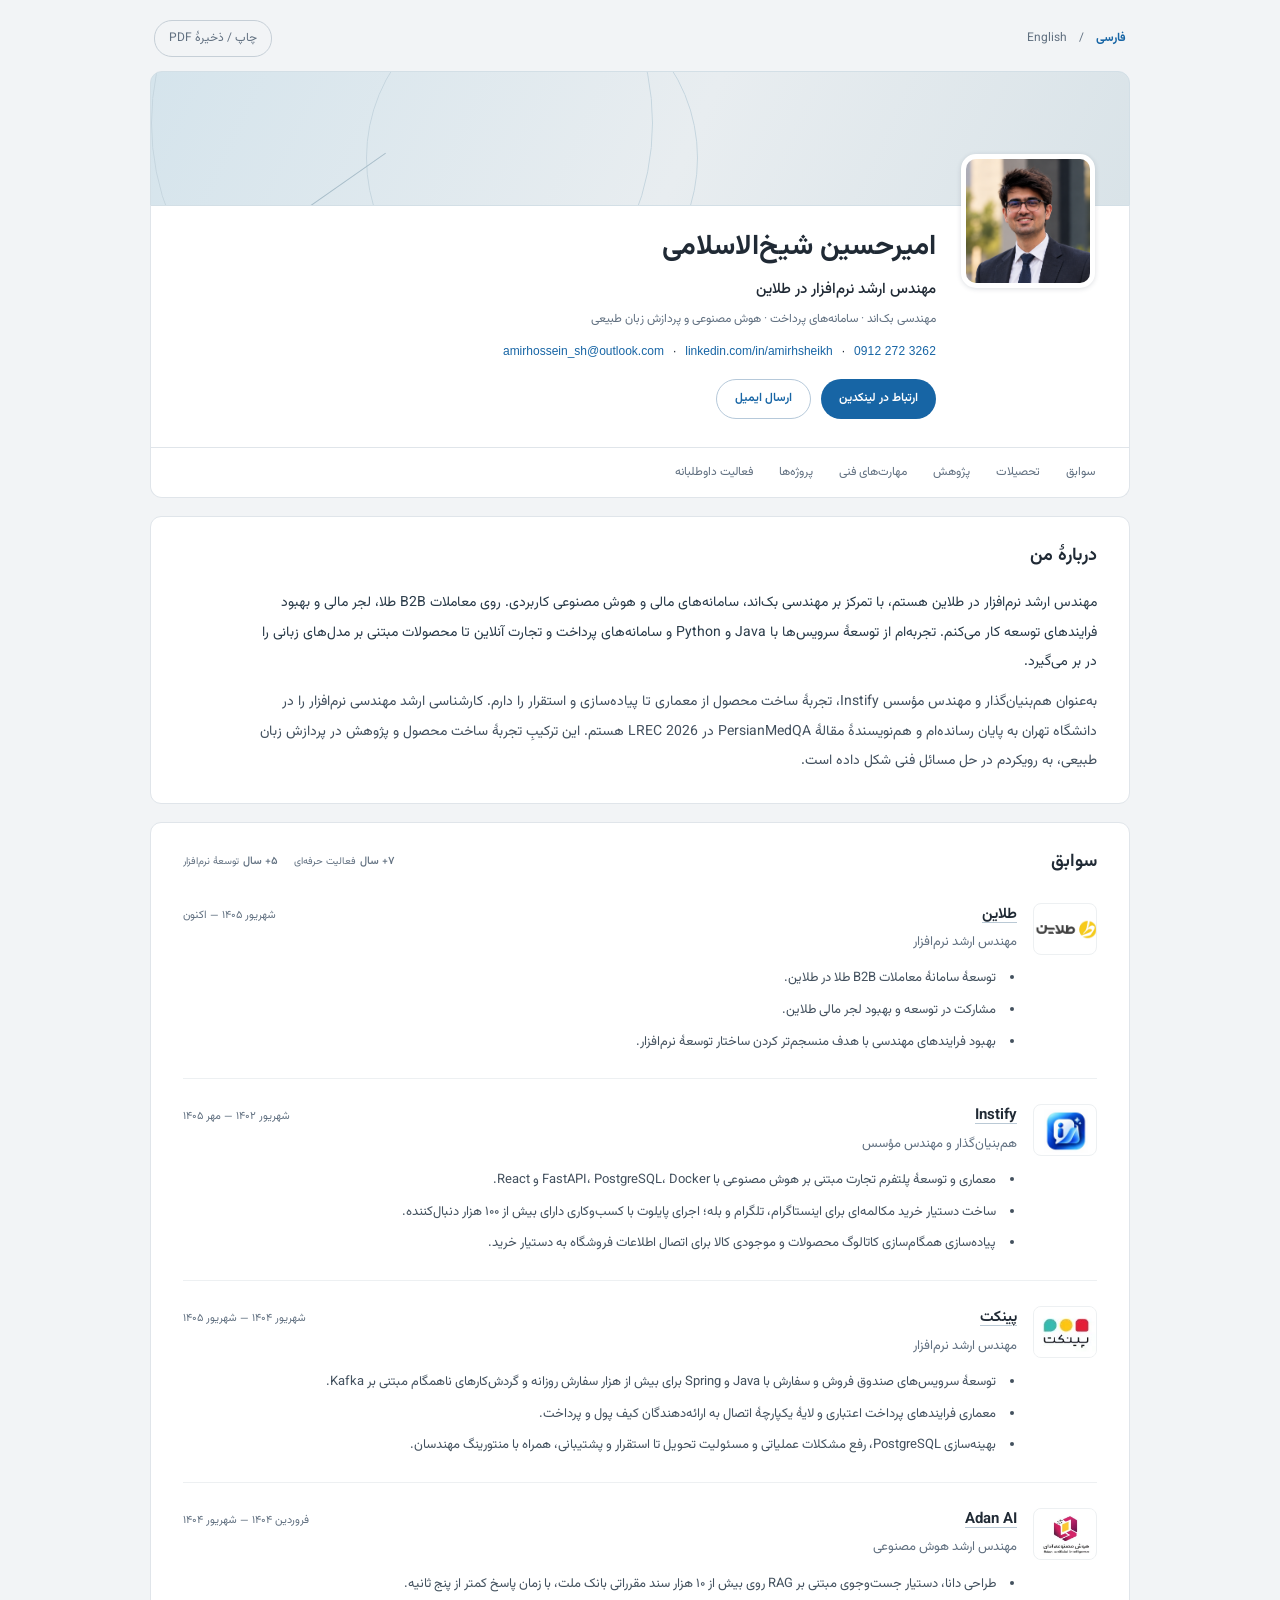
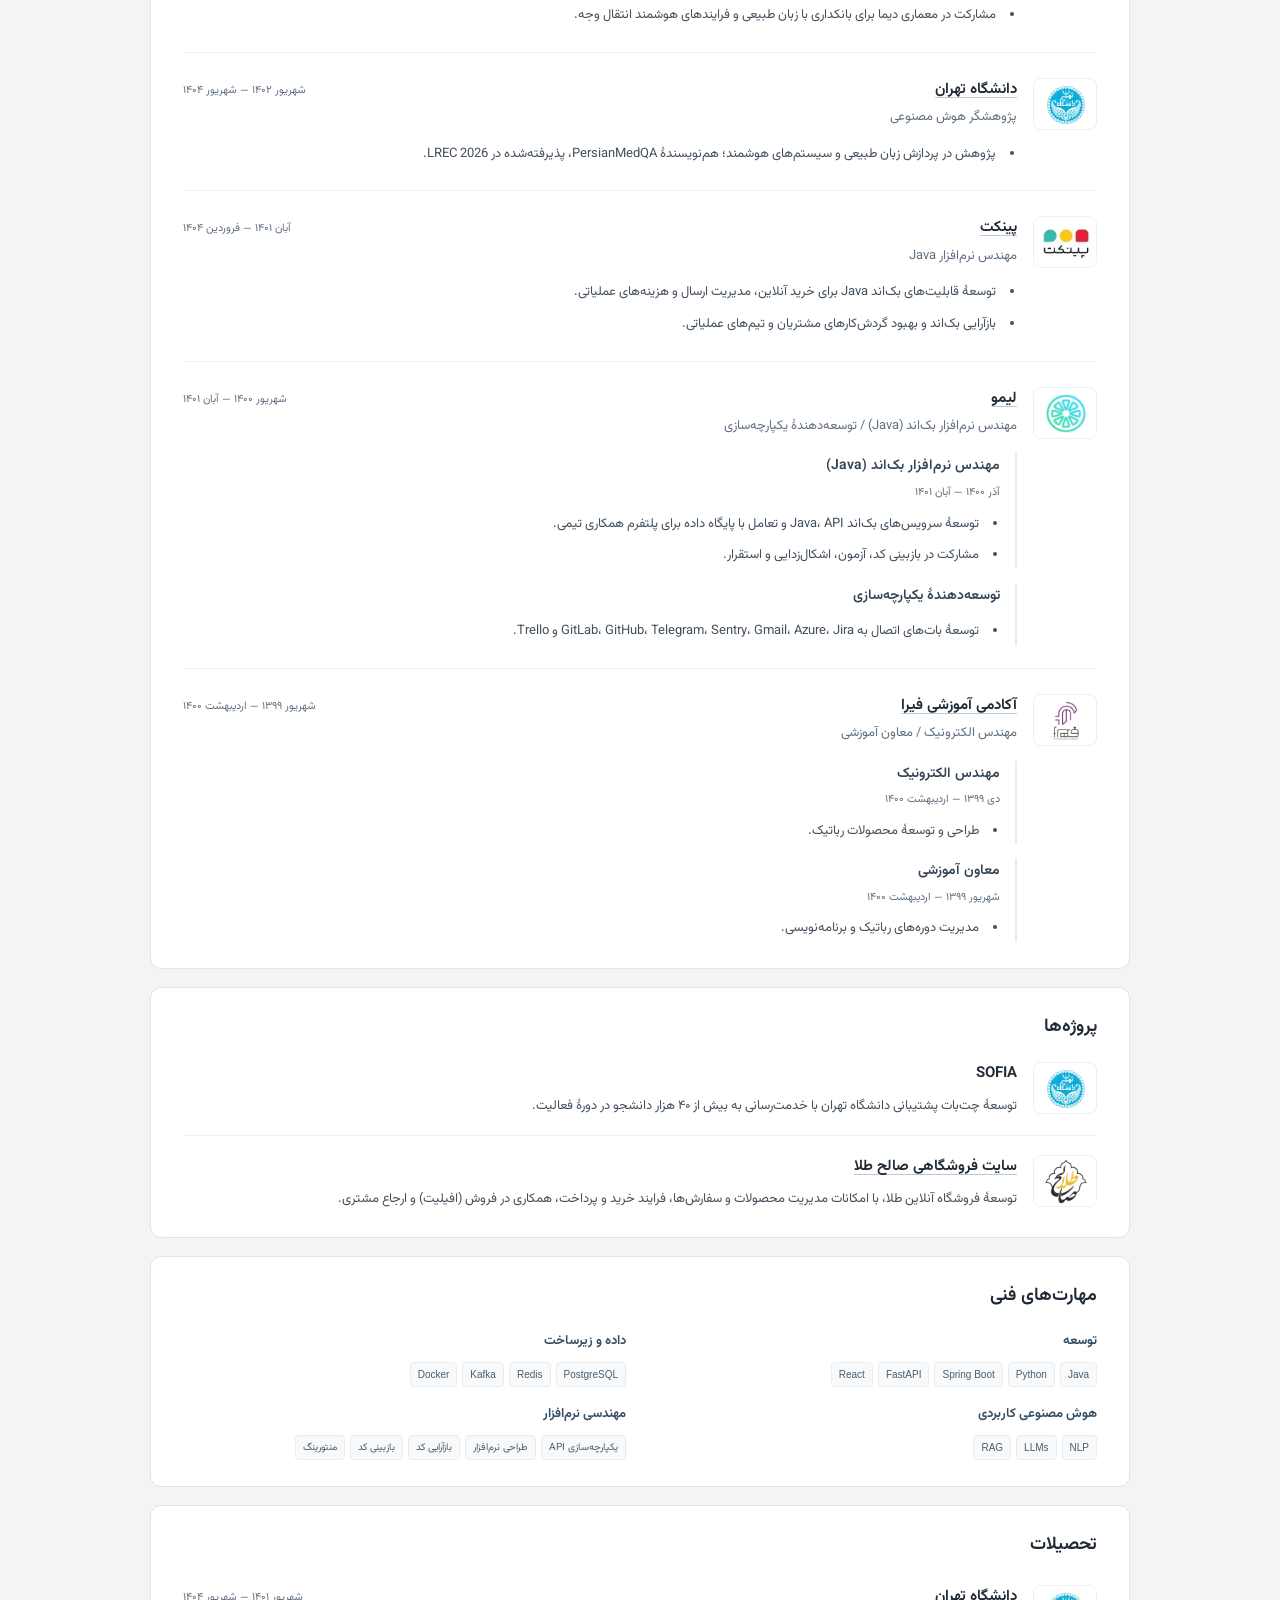
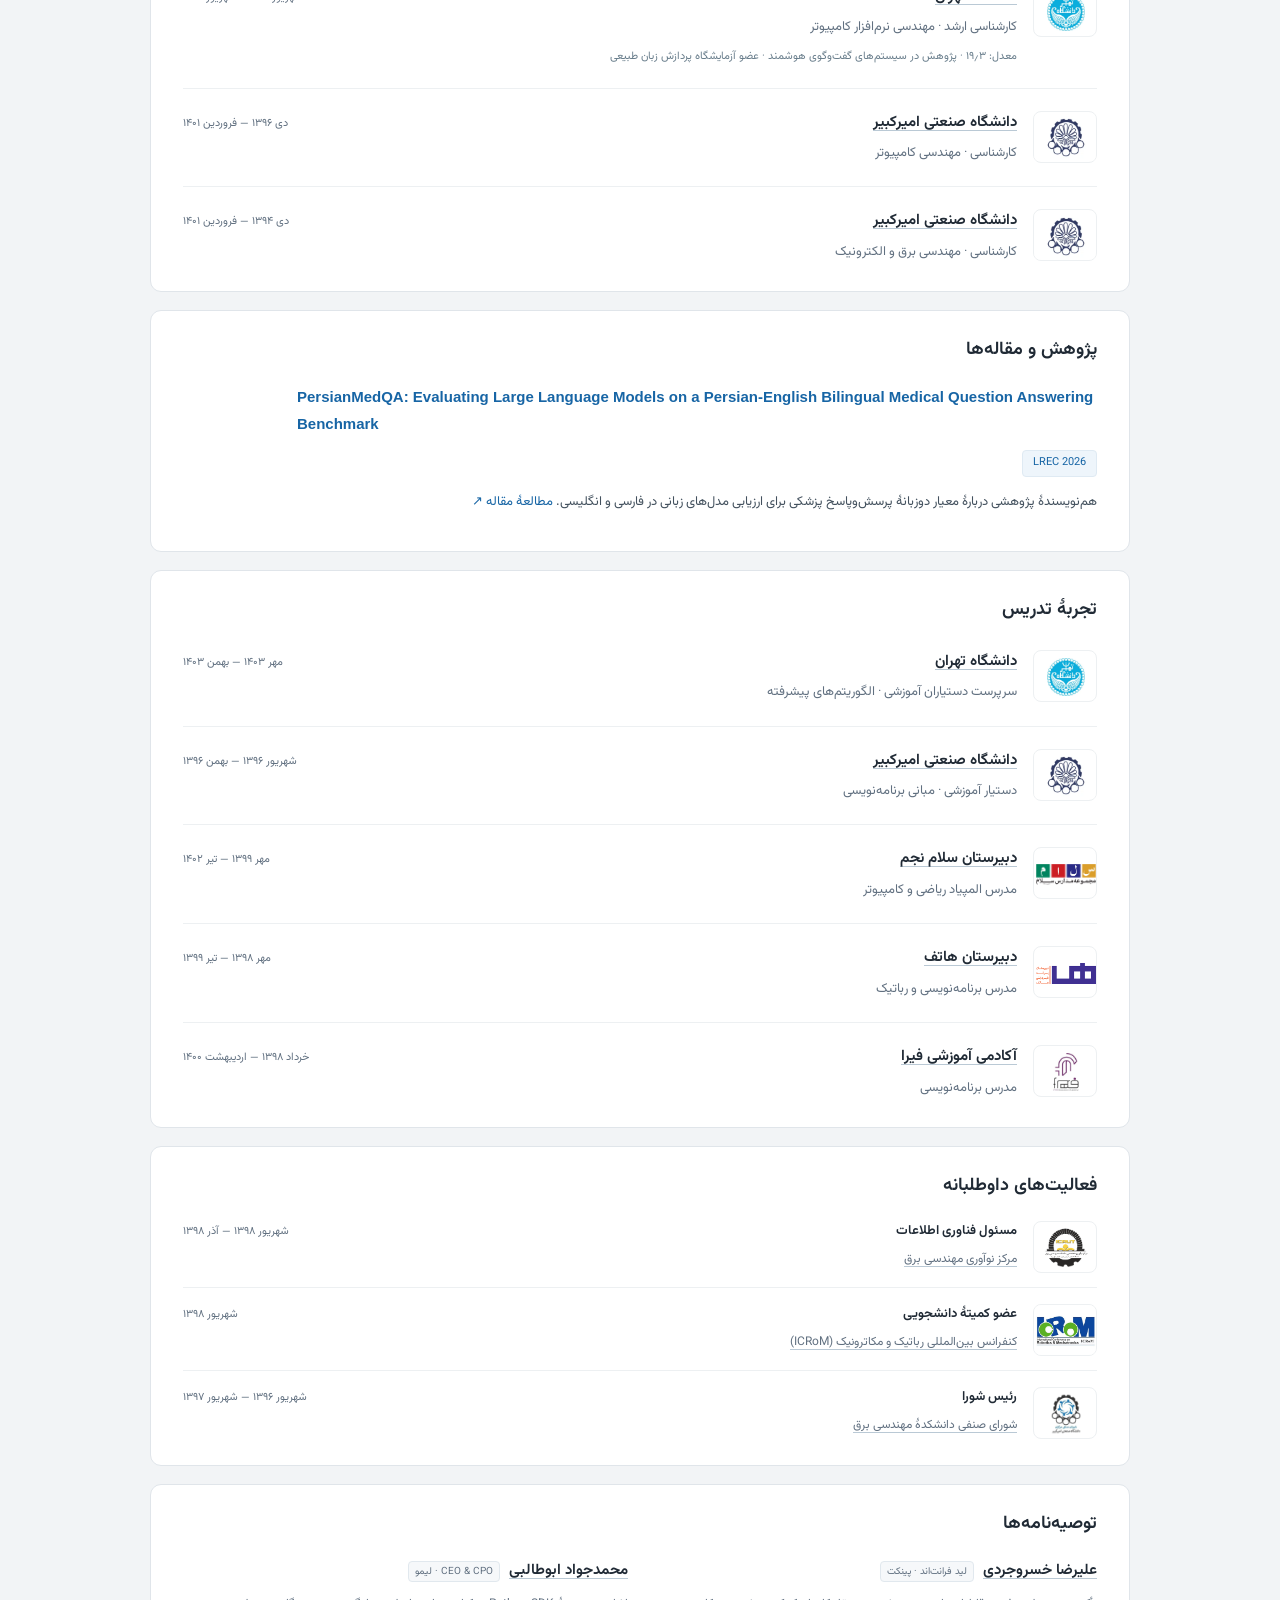
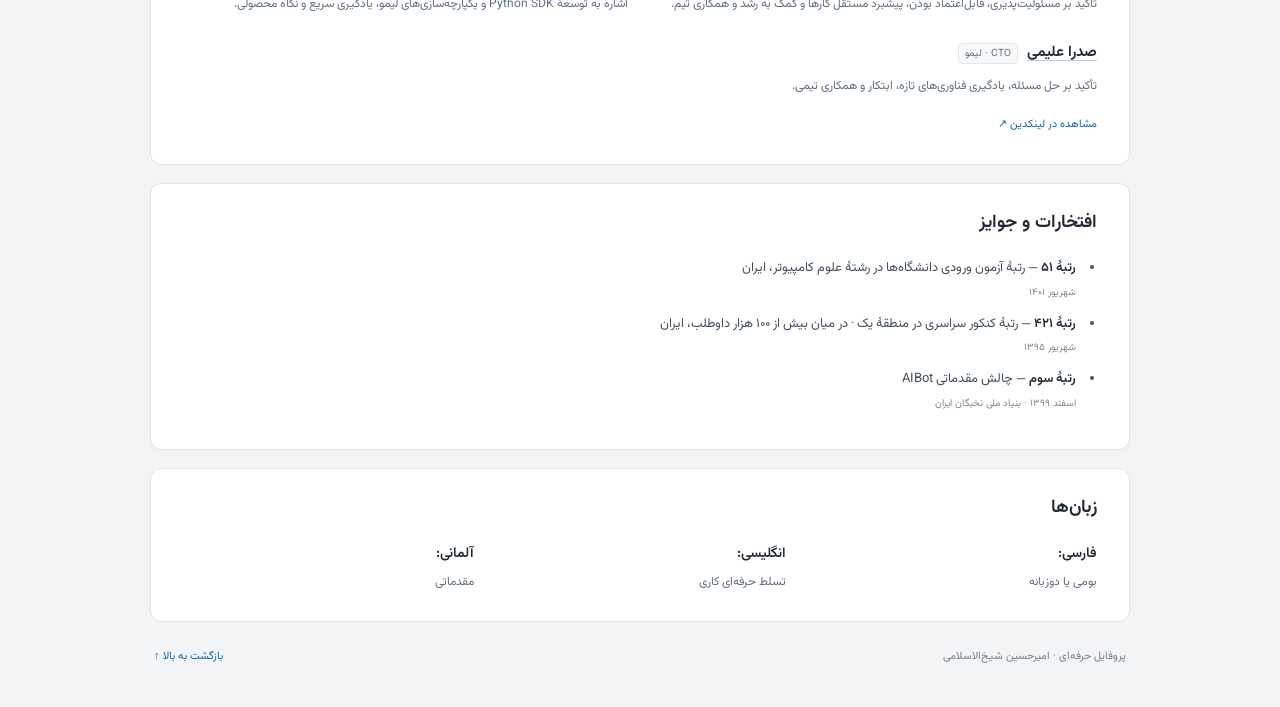
==== commit fc4af62c: "Add SOFIA and Saleh Tala projects with logos and refine Instify work" ====
--- a/fa/index.html
+++ b/fa/index.html
@@ -41,10 +41,11 @@
 <div class="resume">
 <div class="profile-cover" aria-hidden="true"><span></span></div>
 <header class="resume-header with-portrait"><div class="portrait-frame"><img class="portrait" src="../assets/images/portrait.png" alt="تصویر امیرحسین شیخ‌الاسلامی" width="1086" height="1448" fetchpriority="high"></div><div class="identity"><h1>امیرحسین شیخ‌الاسلامی</h1><p class="subtitle">مهندس ارشد نرم‌افزار در طلاین</p><p class="profile-tagline">مهندسی بک‌اند · سامانه‌های پرداخت · هوش مصنوعی و پردازش زبان طبیعی</p><address><a href="mailto:amirhossein_sh@outlook.com" dir="ltr">amirhossein_sh@outlook.com</a><span aria-hidden="true"> · </span><a href="https://www.linkedin.com/in/amirhsheikh/" dir="ltr" target="_blank" rel="me noopener noreferrer">linkedin.com/in/amirhsheikh</a><span aria-hidden="true"> · </span><a class="phone-link" href="tel:+989122723262" dir="ltr">0912 272 3262</a></address><div class="profile-actions"><a class="primary-action" href="https://www.linkedin.com/in/amirhsheikh/" target="_blank" rel="noopener noreferrer">ارتباط در لینکدین</a><a class="secondary-action" href="mailto:amirhossein_sh@outlook.com">ارسال ایمیل</a></div></div></header>
-<nav class="section-nav" aria-label="بخش‌های پروفایل"><a href="#experience">سوابق</a><a href="#education">تحصیلات</a><a href="#research">پژوهش</a><a href="#skills">مهارت‌های فنی</a><a href="#volunteering">فعالیت داوطلبانه</a></nav>
+<nav class="section-nav" aria-label="بخش‌های پروفایل"><a href="#experience">سوابق</a><a href="#education">تحصیلات</a><a href="#research">پژوهش</a><a href="#skills">مهارت‌های فنی</a><a href="#projects">پروژه‌ها</a><a href="#volunteering">فعالیت داوطلبانه</a></nav>
 <main id="main">
 <section aria-labelledby="summary"><h2 id="summary">دربارهٔ من</h2><div class="about-copy"><p>مهندس ارشد نرم‌افزار در طلاین هستم، با تمرکز بر مهندسی بک‌اند، سامانه‌های مالی و هوش مصنوعی کاربردی. روی معاملات B2B طلا، لجر مالی و بهبود فرایندهای توسعه کار می‌کنم. تجربه‌ام از توسعهٔ سرویس‌ها با Java و Python و سامانه‌های پرداخت و تجارت آنلاین تا محصولات مبتنی بر مدل‌های زبانی را در بر می‌گیرد.</p><p>به‌عنوان هم‌بنیان‌گذار و مهندس مؤسس Instify، تجربهٔ ساخت محصول از معماری تا پیاده‌سازی و استقرار را دارم. کارشناسی ارشد مهندسی نرم‌افزار را در دانشگاه تهران به پایان رسانده‌ام و هم‌نویسندهٔ مقالهٔ PersianMedQA در LREC 2026 هستم. این ترکیبِ تجربهٔ ساخت محصول و پژوهش در پردازش زبان طبیعی، به رویکردم در حل مسائل فنی شکل داده است.</p></div></section>
-<section aria-labelledby="experience"><div class="experience-heading"><h2 id="experience">سوابق</h2><div class="experience-highlights" aria-label="سابقهٔ فعالیت"><div class="experience-metric" title="از ۱۳۹۸ تا امروز"><strong data-experience-start="2019-06" data-years-pattern="{years}+ سال">۷+ سال</strong><span>فعالیت حرفه‌ای</span></div><div class="experience-metric" title="از ۱۴۰۰ تا امروز"><strong data-experience-start="2021-09" data-years-pattern="{years}+ سال">۵+ سال</strong><span>توسعهٔ نرم‌افزار</span></div></div></div><article class="entry career-entry has-logo"><span class="logo-frame logo-taline"><img class="company-logo" src="../assets/images/taline.webp" alt="" width="64" height="52" loading="lazy" decoding="async"></span><div class="entry-content"><div class="entry-head"><h3><a class="reference-link" href="https://taline.ir/" target="_blank" rel="noopener noreferrer">طلاین</a></h3><p class="date">شهریور ۱۴۰۵ — اکنون</p></div><p class="position">مهندس ارشد نرم‌افزار</p><ul><li>توسعهٔ سامانهٔ معاملات B2B طلا در طلاین.</li><li>مشارکت در توسعه و بهبود لجر مالی طلاین.</li><li>بهبود فرایندهای مهندسی با هدف منسجم‌تر کردن ساختار توسعهٔ نرم‌افزار.</li></ul></div></article><article class="entry career-entry has-logo"><span class="logo-frame logo-instify"><img class="company-logo" src="../assets/images/instify.webp" alt="" width="64" height="52" loading="lazy" decoding="async"></span><div class="entry-content"><div class="entry-head"><h3><a class="reference-link" href="https://instify.app/" target="_blank" rel="noopener noreferrer">Instify</a></h3><p class="date">شهریور ۱۴۰۲ — مهر ۱۴۰۵</p></div><p class="position">هم‌بنیان‌گذار و مهندس مؤسس</p><ul><li>معماری و توسعهٔ پلتفرم تجارت مبتنی بر هوش مصنوعی با FastAPI، PostgreSQL، Docker و React، شامل همگام‌سازی کاتالوگ و موجودی.</li><li>ساخت دستیار خرید مکالمه‌ای برای اینستاگرام، تلگرام و بله؛ اجرای پایلوت با کسب‌وکاری دارای بیش از ۱۰۰ هزار دنبال‌کننده.</li><li>توسعهٔ چت‌بات پشتیبانی دانشگاه تهران با خدمت‌رسانی به بیش از ۴۰ هزار دانشجو در دورهٔ فعالیت.</li></ul></div></article><article class="entry career-entry has-logo"><span class="logo-frame logo-pinket"><img class="company-logo" src="../assets/images/pinket.webp" alt="" width="64" height="52" loading="lazy" decoding="async"></span><div class="entry-content"><div class="entry-head"><h3><a class="reference-link" href="https://pinket.com/" target="_blank" rel="noopener noreferrer">پینکت</a></h3><p class="date">شهریور ۱۴۰۴ — شهریور ۱۴۰۵</p></div><p class="position">مهندس ارشد نرم‌افزار</p><ul><li>توسعهٔ سرویس‌های صندوق فروش و سفارش با Java و Spring برای بیش از هزار سفارش روزانه و گردش‌کارهای ناهمگام مبتنی بر Kafka.</li><li>معماری فرایندهای پرداخت اعتباری و لایهٔ یکپارچهٔ اتصال به ارائه‌دهندگان کیف پول و پرداخت.</li><li>بهینه‌سازی PostgreSQL، رفع مشکلات عملیاتی و مسئولیت تحویل تا استقرار و پشتیبانی، همراه با منتورینگ مهندسان.</li></ul></div></article><article class="entry career-entry has-logo"><span class="logo-frame logo-adan"><img class="company-logo" src="../assets/images/adan.webp" alt="" width="64" height="52" loading="lazy" decoding="async"></span><div class="entry-content"><div class="entry-head"><h3><a class="reference-link" href="https://adanai.ir/" target="_blank" rel="noopener noreferrer">Adan AI</a></h3><p class="date">فروردین ۱۴۰۴ — شهریور ۱۴۰۴</p></div><p class="position">مهندس ارشد هوش مصنوعی</p><ul><li>طراحی دانا، دستیار جست‌وجوی مبتنی بر RAG روی بیش از ۱۰ هزار سند مقرراتی بانک ملت، با زمان پاسخ کمتر از پنج ثانیه.</li><li>مشارکت در معماری دیما برای بانکداری با زبان طبیعی و فرایندهای هوشمند انتقال وجه.</li></ul></div></article><article class="entry career-entry has-logo"><span class="logo-frame logo-ut"><img class="company-logo" src="../assets/images/ut.webp" alt="" width="64" height="52" loading="lazy" decoding="async"></span><div class="entry-content"><div class="entry-head"><h3><a class="reference-link" href="https://ut.ac.ir/" target="_blank" rel="noopener noreferrer">دانشگاه تهران</a></h3><p class="date">شهریور ۱۴۰۲ — شهریور ۱۴۰۴</p></div><p class="position">پژوهشگر هوش مصنوعی</p><ul><li>پژوهش در پردازش زبان طبیعی و سیستم‌های هوشمند؛ هم‌نویسندهٔ PersianMedQA، پذیرفته‌شده در LREC 2026.</li></ul></div></article><article class="entry career-entry has-logo"><span class="logo-frame logo-pinket"><img class="company-logo" src="../assets/images/pinket.webp" alt="" width="64" height="52" loading="lazy" decoding="async"></span><div class="entry-content"><div class="entry-head"><h3><a class="reference-link" href="https://pinket.com/" target="_blank" rel="noopener noreferrer">پینکت</a></h3><p class="date">آبان ۱۴۰۱ — فروردین ۱۴۰۴</p></div><p class="position">مهندس نرم‌افزار Java</p><ul><li>توسعهٔ قابلیت‌های بک‌اند Java برای خرید آنلاین، مدیریت ارسال و هزینه‌های عملیاتی.</li><li>بازآرایی بک‌اند و بهبود گردش‌کارهای مشتریان و تیم‌های عملیاتی.</li></ul></div></article><article class="entry career-entry has-logo"><span class="logo-frame logo-limoo"><img class="company-logo" src="../assets/images/limoo.webp" alt="" width="64" height="52" loading="lazy" decoding="async"></span><div class="entry-content"><div class="entry-head"><h3><a class="reference-link" href="https://www.linkedin.com/company/limoo-im/" target="_blank" rel="noopener noreferrer">لیمو</a></h3><p class="date">شهریور ۱۴۰۰ — آبان ۱۴۰۱</p></div><p class="position">مهندس نرم‌افزار بک‌اند (Java) / توسعه‌دهندهٔ یکپارچه‌سازی</p><div class="subrole"><h4>مهندس نرم‌افزار بک‌اند (Java)</h4><p class="subrole-date">آذر ۱۴۰۰ — آبان ۱۴۰۱</p><ul><li>توسعهٔ سرویس‌های بک‌اند Java، API و تعامل با پایگاه داده برای پلتفرم همکاری تیمی.</li><li>مشارکت در بازبینی کد، آزمون، اشکال‌زدایی و استقرار.</li></ul></div><div class="subrole"><h4>توسعه‌دهندهٔ یکپارچه‌سازی</h4><ul><li>توسعهٔ بات‌های اتصال به GitLab، GitHub، Telegram، Sentry، Gmail، Azure، Jira و Trello.</li></ul></div></div></article><article class="entry career-entry has-logo"><span class="logo-frame logo-fira"><img class="company-logo" src="../assets/images/fira.webp" alt="" width="64" height="52" loading="lazy" decoding="async"></span><div class="entry-content"><div class="entry-head"><h3><a class="reference-link" href="https://firaedu.ir/" target="_blank" rel="noopener noreferrer">آکادمی آموزشی فیرا</a></h3><p class="date">شهریور ۱۳۹۹ — اردیبهشت ۱۴۰۰</p></div><p class="position">مهندس الکترونیک / معاون آموزشی</p><div class="subrole"><h4>مهندس الکترونیک</h4><p class="subrole-date">دی ۱۳۹۹ — اردیبهشت ۱۴۰۰</p><ul><li>طراحی و توسعهٔ محصولات رباتیک.</li></ul></div><div class="subrole"><h4>معاون آموزشی</h4><p class="subrole-date">شهریور ۱۳۹۹ — اردیبهشت ۱۴۰۰</p><ul><li>مدیریت دوره‌های رباتیک و برنامه‌نویسی.</li></ul></div></div></article></section>
+<section aria-labelledby="experience"><div class="experience-heading"><h2 id="experience">سوابق</h2><div class="experience-highlights" aria-label="سابقهٔ فعالیت"><div class="experience-metric" title="از ۱۳۹۸ تا امروز"><strong data-experience-start="2019-06" data-years-pattern="{years}+ سال">۷+ سال</strong><span>فعالیت حرفه‌ای</span></div><div class="experience-metric" title="از ۱۴۰۰ تا امروز"><strong data-experience-start="2021-09" data-years-pattern="{years}+ سال">۵+ سال</strong><span>توسعهٔ نرم‌افزار</span></div></div></div><article class="entry career-entry has-logo"><span class="logo-frame logo-taline"><img class="company-logo" src="../assets/images/taline.webp" alt="" width="64" height="52" loading="lazy" decoding="async"></span><div class="entry-content"><div class="entry-head"><h3><a class="reference-link" href="https://taline.ir/" target="_blank" rel="noopener noreferrer">طلاین</a></h3><p class="date">شهریور ۱۴۰۵ — اکنون</p></div><p class="position">مهندس ارشد نرم‌افزار</p><ul><li>توسعهٔ سامانهٔ معاملات B2B طلا در طلاین.</li><li>مشارکت در توسعه و بهبود لجر مالی طلاین.</li><li>بهبود فرایندهای مهندسی با هدف منسجم‌تر کردن ساختار توسعهٔ نرم‌افزار.</li></ul></div></article><article class="entry career-entry has-logo"><span class="logo-frame logo-instify"><img class="company-logo" src="../assets/images/instify.webp" alt="" width="64" height="52" loading="lazy" decoding="async"></span><div class="entry-content"><div class="entry-head"><h3><a class="reference-link" href="https://instify.app/" target="_blank" rel="noopener noreferrer">Instify</a></h3><p class="date">شهریور ۱۴۰۲ — مهر ۱۴۰۵</p></div><p class="position">هم‌بنیان‌گذار و مهندس مؤسس</p><ul><li>معماری و توسعهٔ پلتفرم تجارت مبتنی بر هوش مصنوعی با FastAPI، PostgreSQL، Docker و React.</li><li>ساخت دستیار خرید مکالمه‌ای برای اینستاگرام، تلگرام و بله؛ اجرای پایلوت با کسب‌وکاری دارای بیش از ۱۰۰ هزار دنبال‌کننده.</li><li>پیاده‌سازی همگام‌سازی کاتالوگ محصولات و موجودی کالا برای اتصال اطلاعات فروشگاه به دستیار خرید.</li></ul></div></article><article class="entry career-entry has-logo"><span class="logo-frame logo-pinket"><img class="company-logo" src="../assets/images/pinket.webp" alt="" width="64" height="52" loading="lazy" decoding="async"></span><div class="entry-content"><div class="entry-head"><h3><a class="reference-link" href="https://pinket.com/" target="_blank" rel="noopener noreferrer">پینکت</a></h3><p class="date">شهریور ۱۴۰۴ — شهریور ۱۴۰۵</p></div><p class="position">مهندس ارشد نرم‌افزار</p><ul><li>توسعهٔ سرویس‌های صندوق فروش و سفارش با Java و Spring برای بیش از هزار سفارش روزانه و گردش‌کارهای ناهمگام مبتنی بر Kafka.</li><li>معماری فرایندهای پرداخت اعتباری و لایهٔ یکپارچهٔ اتصال به ارائه‌دهندگان کیف پول و پرداخت.</li><li>بهینه‌سازی PostgreSQL، رفع مشکلات عملیاتی و مسئولیت تحویل تا استقرار و پشتیبانی، همراه با منتورینگ مهندسان.</li></ul></div></article><article class="entry career-entry has-logo"><span class="logo-frame logo-adan"><img class="company-logo" src="../assets/images/adan.webp" alt="" width="64" height="52" loading="lazy" decoding="async"></span><div class="entry-content"><div class="entry-head"><h3><a class="reference-link" href="https://adanai.ir/" target="_blank" rel="noopener noreferrer">Adan AI</a></h3><p class="date">فروردین ۱۴۰۴ — شهریور ۱۴۰۴</p></div><p class="position">مهندس ارشد هوش مصنوعی</p><ul><li>طراحی دانا، دستیار جست‌وجوی مبتنی بر RAG روی بیش از ۱۰ هزار سند مقرراتی بانک ملت، با زمان پاسخ کمتر از پنج ثانیه.</li><li>مشارکت در معماری دیما برای بانکداری با زبان طبیعی و فرایندهای هوشمند انتقال وجه.</li></ul></div></article><article class="entry career-entry has-logo"><span class="logo-frame logo-ut"><img class="company-logo" src="../assets/images/ut.webp" alt="" width="64" height="52" loading="lazy" decoding="async"></span><div class="entry-content"><div class="entry-head"><h3><a class="reference-link" href="https://ut.ac.ir/" target="_blank" rel="noopener noreferrer">دانشگاه تهران</a></h3><p class="date">شهریور ۱۴۰۲ — شهریور ۱۴۰۴</p></div><p class="position">پژوهشگر هوش مصنوعی</p><ul><li>پژوهش در پردازش زبان طبیعی و سیستم‌های هوشمند؛ هم‌نویسندهٔ PersianMedQA، پذیرفته‌شده در LREC 2026.</li></ul></div></article><article class="entry career-entry has-logo"><span class="logo-frame logo-pinket"><img class="company-logo" src="../assets/images/pinket.webp" alt="" width="64" height="52" loading="lazy" decoding="async"></span><div class="entry-content"><div class="entry-head"><h3><a class="reference-link" href="https://pinket.com/" target="_blank" rel="noopener noreferrer">پینکت</a></h3><p class="date">آبان ۱۴۰۱ — فروردین ۱۴۰۴</p></div><p class="position">مهندس نرم‌افزار Java</p><ul><li>توسعهٔ قابلیت‌های بک‌اند Java برای خرید آنلاین، مدیریت ارسال و هزینه‌های عملیاتی.</li><li>بازآرایی بک‌اند و بهبود گردش‌کارهای مشتریان و تیم‌های عملیاتی.</li></ul></div></article><article class="entry career-entry has-logo"><span class="logo-frame logo-limoo"><img class="company-logo" src="../assets/images/limoo.webp" alt="" width="64" height="52" loading="lazy" decoding="async"></span><div class="entry-content"><div class="entry-head"><h3><a class="reference-link" href="https://www.linkedin.com/company/limoo-im/" target="_blank" rel="noopener noreferrer">لیمو</a></h3><p class="date">شهریور ۱۴۰۰ — آبان ۱۴۰۱</p></div><p class="position">مهندس نرم‌افزار بک‌اند (Java) / توسعه‌دهندهٔ یکپارچه‌سازی</p><div class="subrole"><h4>مهندس نرم‌افزار بک‌اند (Java)</h4><p class="subrole-date">آذر ۱۴۰۰ — آبان ۱۴۰۱</p><ul><li>توسعهٔ سرویس‌های بک‌اند Java، API و تعامل با پایگاه داده برای پلتفرم همکاری تیمی.</li><li>مشارکت در بازبینی کد، آزمون، اشکال‌زدایی و استقرار.</li></ul></div><div class="subrole"><h4>توسعه‌دهندهٔ یکپارچه‌سازی</h4><ul><li>توسعهٔ بات‌های اتصال به GitLab، GitHub، Telegram، Sentry، Gmail، Azure، Jira و Trello.</li></ul></div></div></article><article class="entry career-entry has-logo"><span class="logo-frame logo-fira"><img class="company-logo" src="../assets/images/fira.webp" alt="" width="64" height="52" loading="lazy" decoding="async"></span><div class="entry-content"><div class="entry-head"><h3><a class="reference-link" href="https://firaedu.ir/" target="_blank" rel="noopener noreferrer">آکادمی آموزشی فیرا</a></h3><p class="date">شهریور ۱۳۹۹ — اردیبهشت ۱۴۰۰</p></div><p class="position">مهندس الکترونیک / معاون آموزشی</p><div class="subrole"><h4>مهندس الکترونیک</h4><p class="subrole-date">دی ۱۳۹۹ — اردیبهشت ۱۴۰۰</p><ul><li>طراحی و توسعهٔ محصولات رباتیک.</li></ul></div><div class="subrole"><h4>معاون آموزشی</h4><p class="subrole-date">شهریور ۱۳۹۹ — اردیبهشت ۱۴۰۰</p><ul><li>مدیریت دوره‌های رباتیک و برنامه‌نویسی.</li></ul></div></div></article></section>
+<section aria-labelledby="projects"><h2 id="projects">پروژه‌ها</h2><div class="portfolio-projects"><article class="entry has-logo project-entry"><span class="logo-frame logo-ut"><img class="company-logo" src="../assets/images/ut.webp" alt="" width="64" height="52" loading="lazy" decoding="async"></span><div class="entry-content"><h3>SOFIA</h3><p>توسعهٔ چت‌بات پشتیبانی دانشگاه تهران با خدمت‌رسانی به بیش از ۴۰ هزار دانشجو در دورهٔ فعالیت.</p></div></article><article class="entry has-logo project-entry"><span class="logo-frame logo-saleh-tala"><img class="company-logo" src="../assets/images/saleh-tala.png" alt="" width="64" height="52" loading="lazy" decoding="async"></span><div class="entry-content"><h3><a class="reference-link" href="https://salehtala.mooai.ir/" target="_blank" rel="noopener noreferrer">سایت فروشگاهی صالح طلا</a></h3><p>توسعهٔ فروشگاه آنلاین طلا، با امکانات مدیریت محصولات و سفارش‌ها، فرایند خرید و پرداخت، همکاری در فروش (افیلیت) و ارجاع مشتری.</p></div></article></div></section>
 <section aria-labelledby="skills"><h2 id="skills">مهارت‌های فنی</h2><div class="skill-grid"><article class="skill-card"><h3>توسعه</h3><ul class="skill-tags"><li lang="en" dir="ltr">Java</li><li lang="en" dir="ltr">Python</li><li lang="en" dir="ltr">Spring Boot</li><li lang="en" dir="ltr">FastAPI</li><li lang="en" dir="ltr">React</li></ul></article><article class="skill-card"><h3>داده و زیرساخت</h3><ul class="skill-tags"><li lang="en" dir="ltr">PostgreSQL</li><li lang="en" dir="ltr">Redis</li><li lang="en" dir="ltr">Kafka</li><li lang="en" dir="ltr">Docker</li></ul></article><article class="skill-card"><h3>هوش مصنوعی کاربردی</h3><ul class="skill-tags"><li lang="en" dir="ltr">NLP</li><li lang="en" dir="ltr">LLMs</li><li lang="en" dir="ltr">RAG</li></ul></article><article class="skill-card"><h3>مهندسی نرم‌افزار</h3><ul class="skill-tags"><li lang="fa" dir="rtl">یکپارچه‌سازی API</li><li lang="fa" dir="rtl">طراحی نرم‌افزار</li><li lang="fa" dir="rtl">بازآرایی کد</li><li lang="fa" dir="rtl">بازبینی کد</li><li lang="fa" dir="rtl">منتورینگ</li></ul></article></div></section>
 <section aria-labelledby="education"><h2 id="education">تحصیلات</h2><article class="entry education-entry has-logo"><span class="logo-frame logo-ut"><img class="company-logo" src="../assets/images/ut.webp" alt="" width="64" height="52" loading="lazy" decoding="async"></span><div class="entry-content"><div class="entry-head"><h3><a class="reference-link" href="https://ut.ac.ir/" target="_blank" rel="noopener noreferrer">دانشگاه تهران</a></h3><span class="date">شهریور ۱۴۰۱ — شهریور ۱۴۰۴</span></div><p>کارشناسی ارشد · مهندسی نرم‌افزار کامپیوتر</p><p class="academic-note">معدل: ۱۹٫۳ · پژوهش در سیستم‌های گفت‌وگوی هوشمند · عضو آزمایشگاه پردازش زبان طبیعی</p></div></article><article class="entry education-entry has-logo"><span class="logo-frame logo-aut"><img class="company-logo" src="../assets/images/aut.webp" alt="" width="64" height="52" loading="lazy" decoding="async"></span><div class="entry-content"><div class="entry-head"><h3><a class="reference-link" href="https://aut.ac.ir/" target="_blank" rel="noopener noreferrer">دانشگاه صنعتی امیرکبیر</a></h3><span class="date">دی ۱۳۹۶ — فروردین ۱۴۰۱</span></div><p>کارشناسی · مهندسی کامپیوتر</p></div></article><article class="entry education-entry has-logo"><span class="logo-frame logo-aut"><img class="company-logo" src="../assets/images/aut.webp" alt="" width="64" height="52" loading="lazy" decoding="async"></span><div class="entry-content"><div class="entry-head"><h3><a class="reference-link" href="https://aut.ac.ir/" target="_blank" rel="noopener noreferrer">دانشگاه صنعتی امیرکبیر</a></h3><span class="date">دی ۱۳۹۴ — فروردین ۱۴۰۱</span></div><p>کارشناسی · مهندسی برق و الکترونیک</p></div></article></section>
 <section aria-labelledby="research"><h2 id="research">پژوهش و مقاله‌ها</h2><article class="entry publication"><h3 lang="en" dir="ltr"><a href="https://arxiv.org/abs/2506.00250" target="_blank" rel="noopener noreferrer">PersianMedQA: Evaluating Large Language Models on a Persian-English Bilingual Medical Question Answering Benchmark</a></h3><p class="venue" dir="ltr">LREC 2026</p><p>هم‌نویسندهٔ پژوهشی دربارهٔ معیار دوزبانهٔ پرسش‌وپاسخ پزشکی برای ارزیابی مدل‌های زبانی در فارسی و انگلیسی. <a href="https://arxiv.org/abs/2506.00250" target="_blank" rel="noopener noreferrer">مطالعهٔ مقاله ↗</a></p></article></section>
--- a/styles.css
+++ b/styles.css
@@ -56,11 +56,12 @@
 
 
 .recommender-heading{display:flex;align-items:baseline;flex-wrap:wrap;gap:5px 9px;margin-bottom:7px}.recommender-heading h3{margin-bottom:0}.role-badge{display:inline-block;font-size:10px;font-weight:400;line-height:1.7;border:1px solid #e1e8ee;border-radius:4px;padding:1px 6px;background:#f6f8fa;color:var(--muted)}
-/* Flow the print document into two continuous columns instead of a long single column. */
+/* Recommendation roles are contextual badges, including in print. */
 
 
 
 
+.project-entry p{font-size:13px;line-height:1.9;color:#43515e;margin:5px 0 0}.project-entry+.project-entry{border-top:1px solid #edf0f2;margin-top:17px;padding-top:17px}.logo-saleh-tala .company-logo{width:48px;left:8px;top:2px}@media screen and (max-width:640px){.project-entry p{font-size:12px}.logo-saleh-tala .company-logo{width:44px;left:4px;top:2px}}
 @media print{
 
  html{scroll-behavior:auto}
@@ -130,37 +131,51 @@
  a[href]::after{content:none!important}
 
 
- #main{column-count:2;column-gap:8mm;column-fill:balance}
+ #main{display:block;column-count:auto}
  #main>section{margin-top:10pt}
- #main>section[aria-labelledby=summary]{column-span:all;margin-top:3pt;margin-bottom:9pt}
- #main>section[aria-labelledby=experience]{margin-top:0}
  .career-entry{padding-bottom:7pt}
  .career-entry+.career-entry{padding-top:7pt}
- .entry.has-logo,.volunteer-entry{grid-template-columns:25pt minmax(0,1fr);gap:6pt}
- .logo-frame{transform:scale(.48)}
- .entry-head{flex-wrap:wrap;gap:0 5pt}
- .entry-head h3{flex-basis:100%}
- .entry li,html[lang=fa] .entry li{font-size:8pt;line-height:1.65}
- h2,html[lang=fa] h2{font-size:10pt}
- h3,html[lang=fa] h3{font-size:9pt}
- .position{font-size:8pt}
- .skill-grid{grid-template-columns:1fr;gap:7pt}
- .skill-tags li{font-size:7pt;padding:1pt 4pt}
- .education-entry p{font-size:8pt}
- .publication h3,html[lang=fa] .publication h3{font-size:8.5pt;overflow-wrap:anywhere}
- .languages-list{grid-template-columns:1fr;gap:3pt;font-size:8pt}
- .languages-list strong{display:inline;font-size:8pt}
- .experience-heading{display:block}
- .experience-highlights{margin-top:3pt}
+ .entry-head{flex-wrap:nowrap;gap:10pt}
+ .entry li,html[lang=fa] .entry li{font-size:8.5pt;line-height:1.6;margin-bottom:2pt}
+ .entry ul{margin-top:3pt}
+ .position{margin-bottom:3pt}
+ .education-entry,.teaching-entry{padding-bottom:6pt}
+ .education-entry+.education-entry{padding-top:6pt}
+ .skill-grid{display:grid;grid-template-columns:repeat(2,minmax(0,1fr));gap:7pt 16pt}
+ .skill-tags{display:block;line-height:1.8}
+ .skill-tags li{display:inline-block;vertical-align:baseline;white-space:nowrap;margin:0 3pt 3pt 0;break-inside:avoid}
  .recommender-heading{gap:2pt 5pt;margin-bottom:3pt}
  .recommender-heading h3{margin-bottom:0}
- .role-badge{font-size:6.5pt;line-height:1.5;padding:1pt 4pt}
+ .role-badge{font-size:7pt;line-height:1.5;padding:1pt 4pt}
  .recommendations-list p{font-size:8pt;line-height:1.65}
+ .recommendations-list{display:grid;grid-template-columns:repeat(2,minmax(0,1fr));gap:8pt 16pt}
+ .recommendations-list article+article{margin-top:0}
+ .experience-heading{display:flex;align-items:baseline}
+ .volunteer-entry{padding:5pt 0}
+ .about-copy p,html[lang=fa] .about-copy p{font-size:8.5pt;line-height:1.7;margin-bottom:5pt}
+
+ #main>section{margin-top:8pt}
+ h2,html[lang=fa] h2{margin-bottom:6pt}
+ .experience-heading{margin-bottom:6pt}
+ .career-entry{padding-bottom:5pt}
+ .career-entry+.career-entry{padding-top:5pt}
+ .entry li,html[lang=fa] .entry li{font-size:8.5pt;line-height:1.5;margin-bottom:2pt}
+ .education-entry,.teaching-entry{padding-bottom:4pt}
+ .education-entry+.education-entry{padding-top:4pt}
+ .education-entry p{font-size:8pt;line-height:1.5}
+ .academic-note{font-size:7.5pt!important;line-height:1.5!important}
+ .publication p{font-size:8pt;line-height:1.5}
+ .volunteer-entry{padding:4pt 0}
+ .volunteer-entry p:not(.date),html[lang=fa] .volunteer-entry p:not(.date){line-height:1.5}
+ .recommendations-list p{font-size:8pt;line-height:1.5}
+ .honors li{font-size:8pt;line-height:1.5;margin-bottom:4pt}
+ .skill-grid{gap:5pt 16pt}
+ .about-copy p,html[lang=fa] .about-copy p{font-size:8.5pt;line-height:1.6;margin-bottom:4pt}
+
+ .project-entry{break-inside:avoid;page-break-inside:avoid}
+ .project-entry p{font-size:8pt;line-height:1.5;margin-top:2pt}
+ .project-entry+.project-entry{margin-top:5pt;padding-top:5pt}
+ section[aria-labelledby=projects]{break-inside:avoid;page-break-inside:avoid}
 
 
- .skill-grid{display:block}
- .skill-card+.skill-card{margin-top:7pt}
- .skill-tags{display:block;line-height:1.9}
- .skill-tags li{display:inline-block;vertical-align:baseline;white-space:nowrap;margin:0 3pt 3pt 0;break-inside:avoid}
-
 }
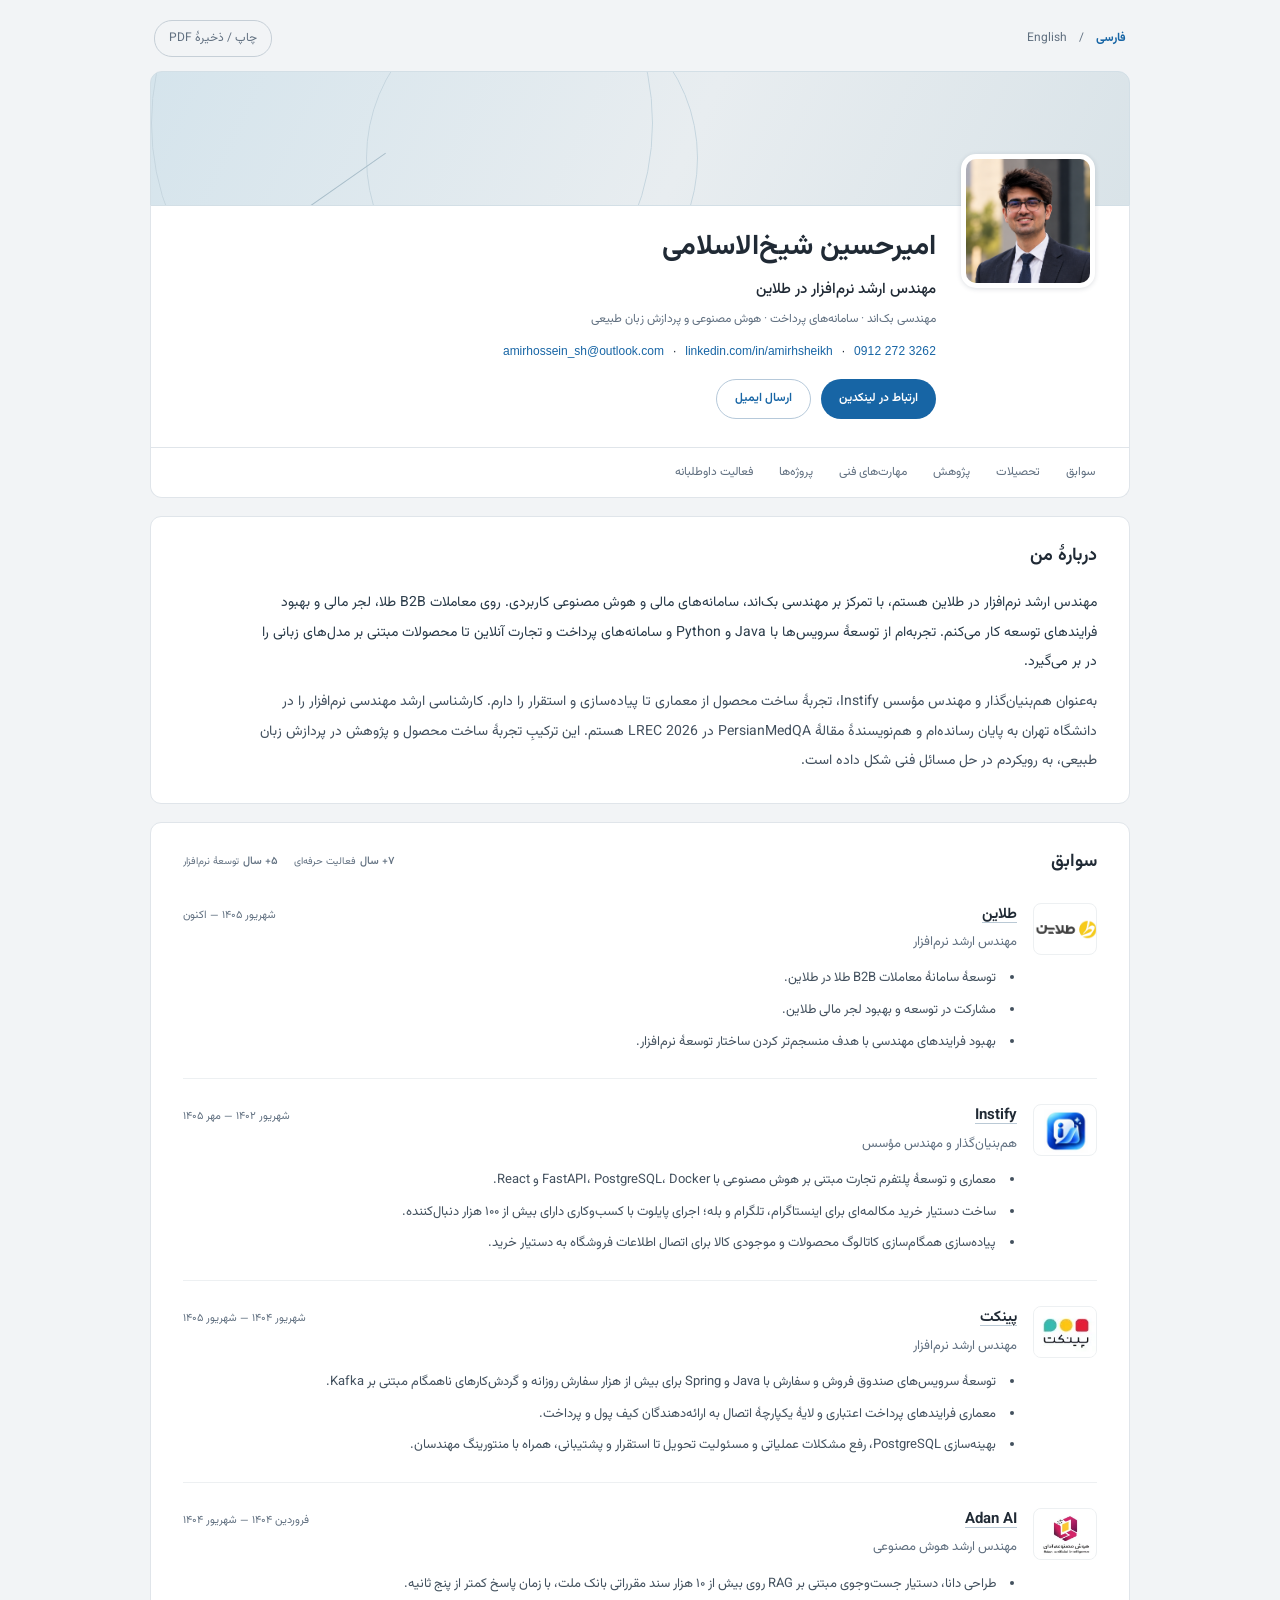
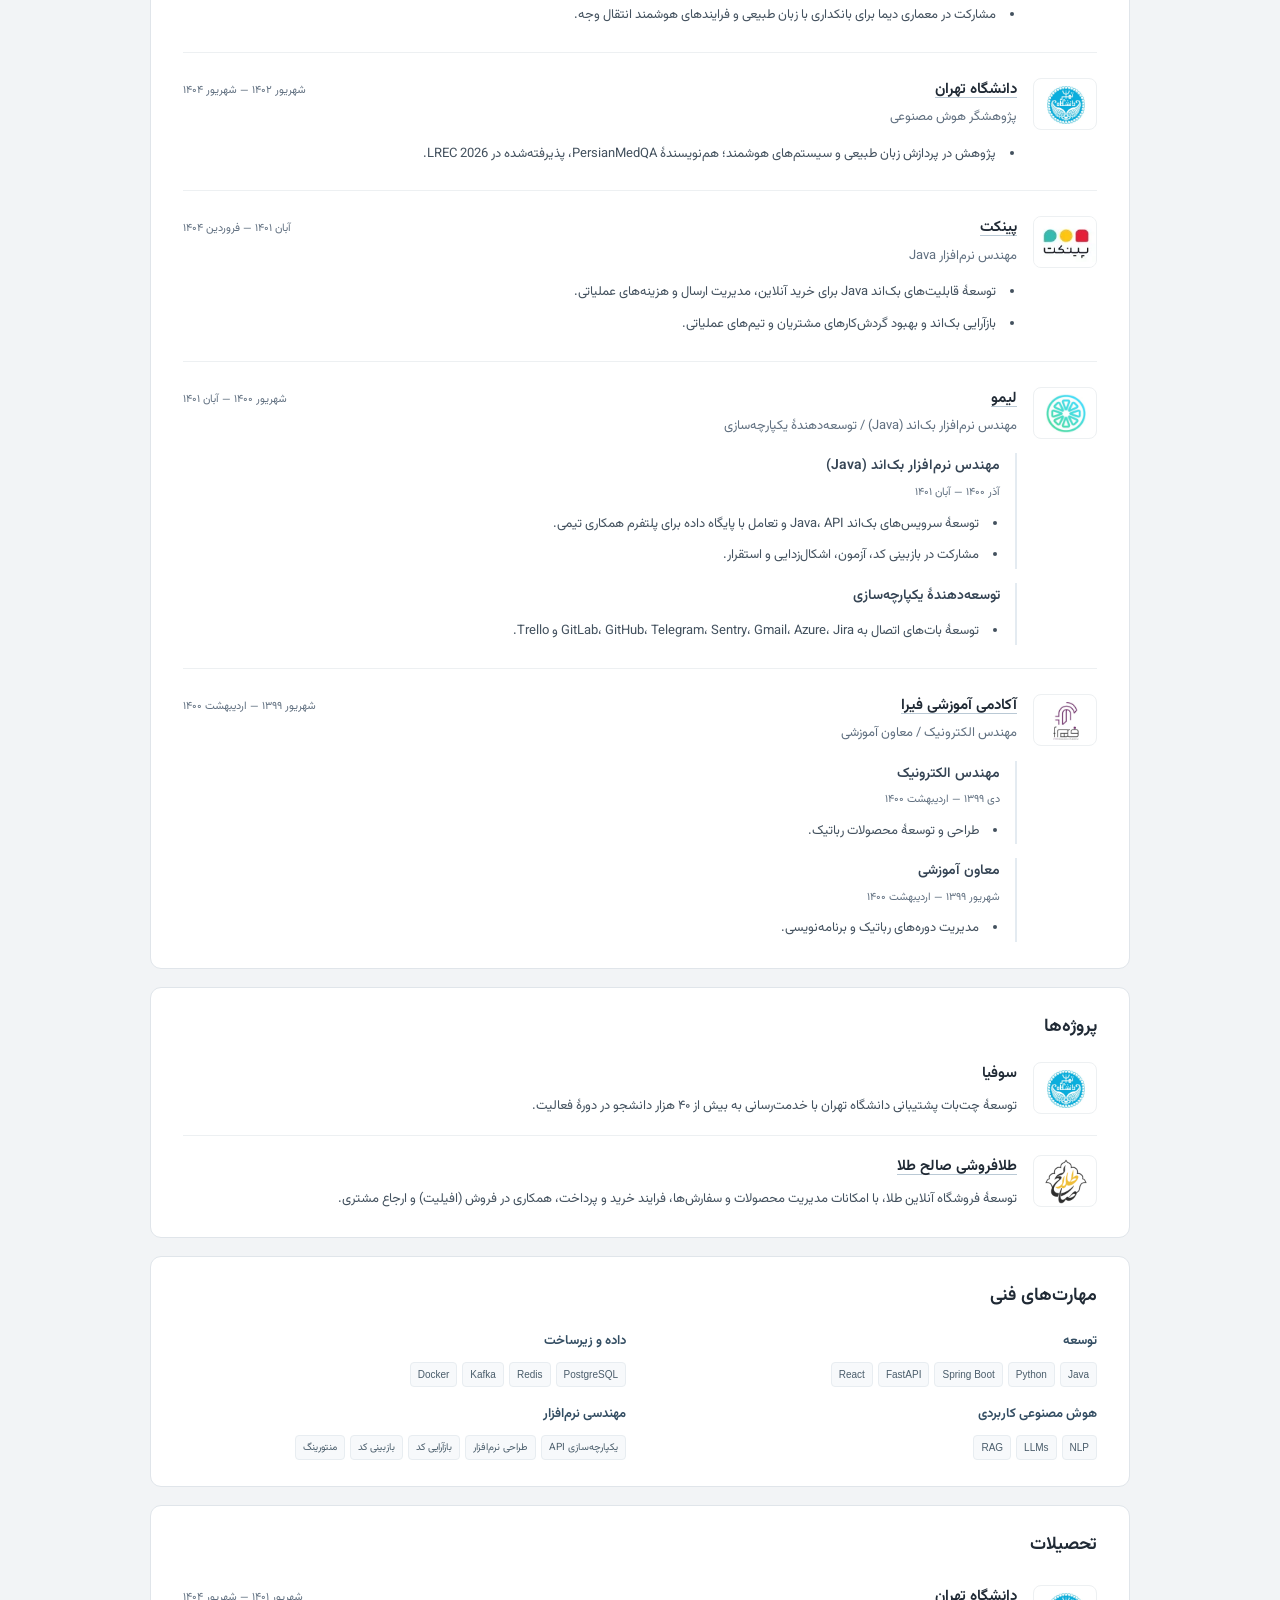
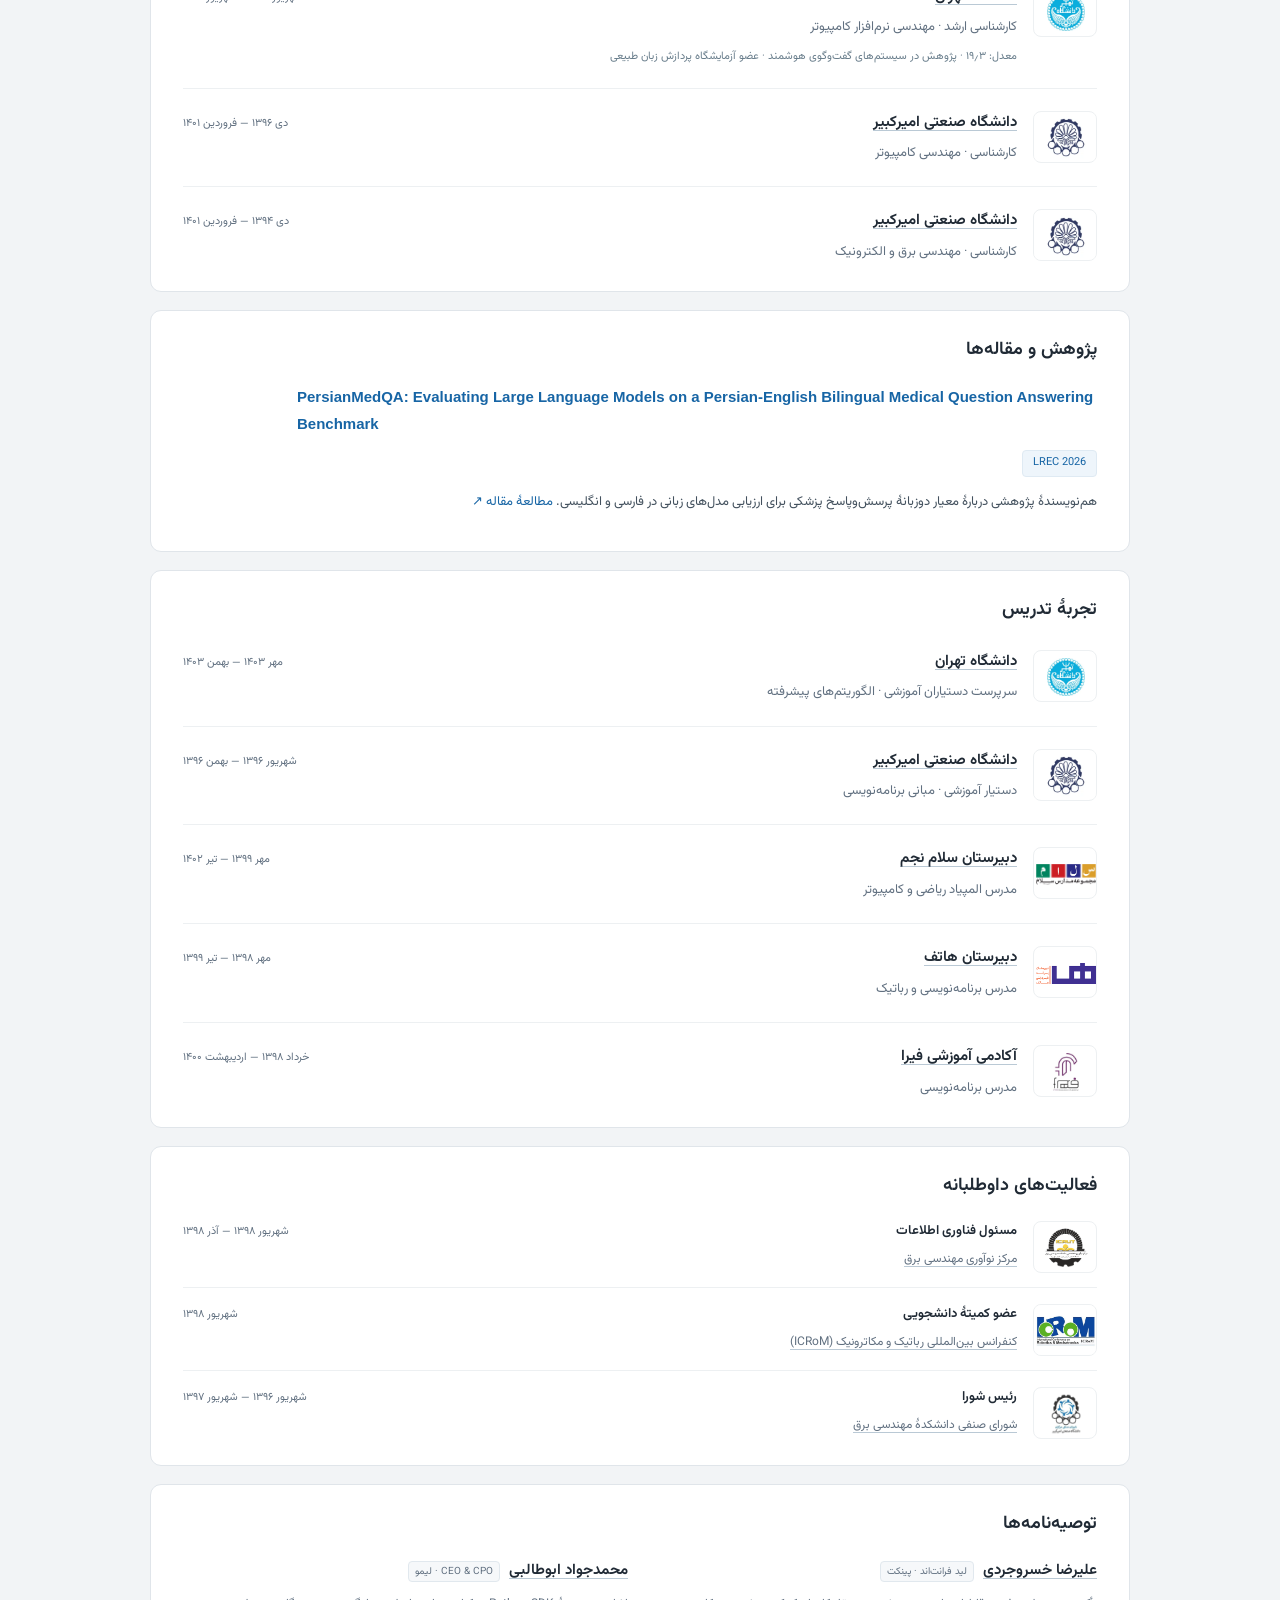
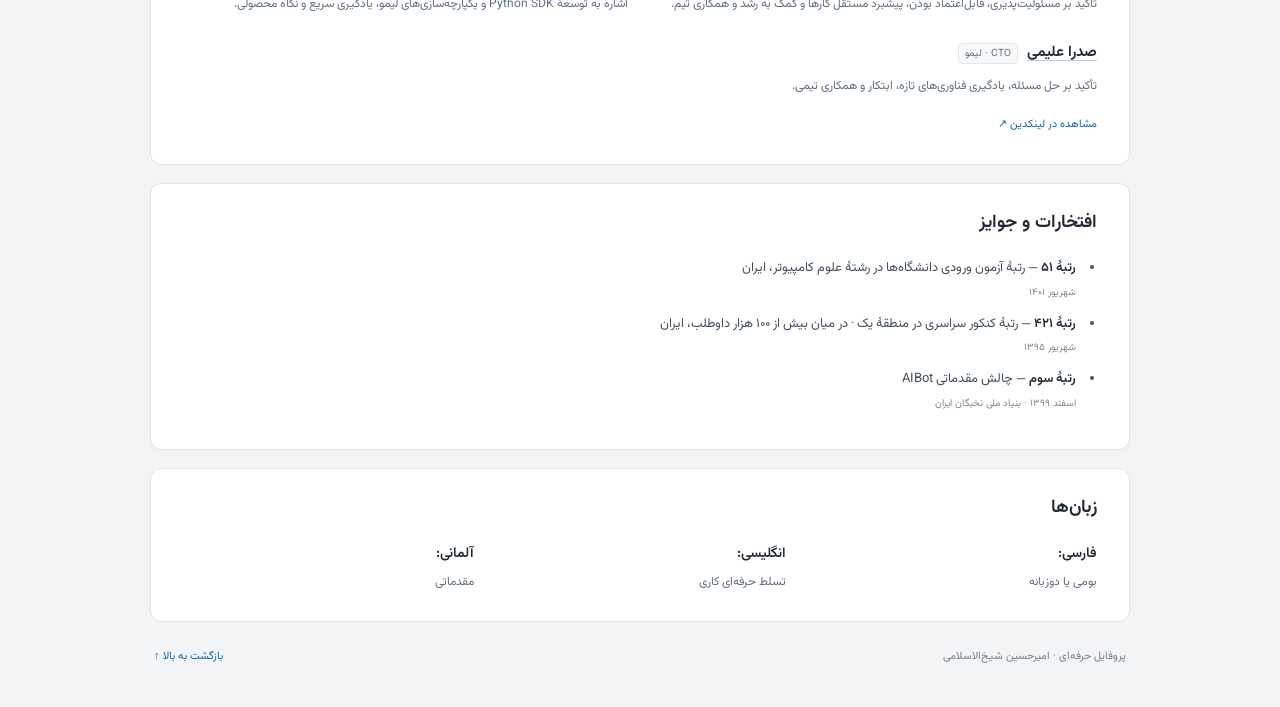
==== commit d23946c7: "Use Persian project names for Sofia and Saleh Tala jewelry store" ====
--- a/fa/index.html
+++ b/fa/index.html
@@ -45,7 +45,7 @@
 <main id="main">
 <section aria-labelledby="summary"><h2 id="summary">دربارهٔ من</h2><div class="about-copy"><p>مهندس ارشد نرم‌افزار در طلاین هستم، با تمرکز بر مهندسی بک‌اند، سامانه‌های مالی و هوش مصنوعی کاربردی. روی معاملات B2B طلا، لجر مالی و بهبود فرایندهای توسعه کار می‌کنم. تجربه‌ام از توسعهٔ سرویس‌ها با Java و Python و سامانه‌های پرداخت و تجارت آنلاین تا محصولات مبتنی بر مدل‌های زبانی را در بر می‌گیرد.</p><p>به‌عنوان هم‌بنیان‌گذار و مهندس مؤسس Instify، تجربهٔ ساخت محصول از معماری تا پیاده‌سازی و استقرار را دارم. کارشناسی ارشد مهندسی نرم‌افزار را در دانشگاه تهران به پایان رسانده‌ام و هم‌نویسندهٔ مقالهٔ PersianMedQA در LREC 2026 هستم. این ترکیبِ تجربهٔ ساخت محصول و پژوهش در پردازش زبان طبیعی، به رویکردم در حل مسائل فنی شکل داده است.</p></div></section>
 <section aria-labelledby="experience"><div class="experience-heading"><h2 id="experience">سوابق</h2><div class="experience-highlights" aria-label="سابقهٔ فعالیت"><div class="experience-metric" title="از ۱۳۹۸ تا امروز"><strong data-experience-start="2019-06" data-years-pattern="{years}+ سال">۷+ سال</strong><span>فعالیت حرفه‌ای</span></div><div class="experience-metric" title="از ۱۴۰۰ تا امروز"><strong data-experience-start="2021-09" data-years-pattern="{years}+ سال">۵+ سال</strong><span>توسعهٔ نرم‌افزار</span></div></div></div><article class="entry career-entry has-logo"><span class="logo-frame logo-taline"><img class="company-logo" src="../assets/images/taline.webp" alt="" width="64" height="52" loading="lazy" decoding="async"></span><div class="entry-content"><div class="entry-head"><h3><a class="reference-link" href="https://taline.ir/" target="_blank" rel="noopener noreferrer">طلاین</a></h3><p class="date">شهریور ۱۴۰۵ — اکنون</p></div><p class="position">مهندس ارشد نرم‌افزار</p><ul><li>توسعهٔ سامانهٔ معاملات B2B طلا در طلاین.</li><li>مشارکت در توسعه و بهبود لجر مالی طلاین.</li><li>بهبود فرایندهای مهندسی با هدف منسجم‌تر کردن ساختار توسعهٔ نرم‌افزار.</li></ul></div></article><article class="entry career-entry has-logo"><span class="logo-frame logo-instify"><img class="company-logo" src="../assets/images/instify.webp" alt="" width="64" height="52" loading="lazy" decoding="async"></span><div class="entry-content"><div class="entry-head"><h3><a class="reference-link" href="https://instify.app/" target="_blank" rel="noopener noreferrer">Instify</a></h3><p class="date">شهریور ۱۴۰۲ — مهر ۱۴۰۵</p></div><p class="position">هم‌بنیان‌گذار و مهندس مؤسس</p><ul><li>معماری و توسعهٔ پلتفرم تجارت مبتنی بر هوش مصنوعی با FastAPI، PostgreSQL، Docker و React.</li><li>ساخت دستیار خرید مکالمه‌ای برای اینستاگرام، تلگرام و بله؛ اجرای پایلوت با کسب‌وکاری دارای بیش از ۱۰۰ هزار دنبال‌کننده.</li><li>پیاده‌سازی همگام‌سازی کاتالوگ محصولات و موجودی کالا برای اتصال اطلاعات فروشگاه به دستیار خرید.</li></ul></div></article><article class="entry career-entry has-logo"><span class="logo-frame logo-pinket"><img class="company-logo" src="../assets/images/pinket.webp" alt="" width="64" height="52" loading="lazy" decoding="async"></span><div class="entry-content"><div class="entry-head"><h3><a class="reference-link" href="https://pinket.com/" target="_blank" rel="noopener noreferrer">پینکت</a></h3><p class="date">شهریور ۱۴۰۴ — شهریور ۱۴۰۵</p></div><p class="position">مهندس ارشد نرم‌افزار</p><ul><li>توسعهٔ سرویس‌های صندوق فروش و سفارش با Java و Spring برای بیش از هزار سفارش روزانه و گردش‌کارهای ناهمگام مبتنی بر Kafka.</li><li>معماری فرایندهای پرداخت اعتباری و لایهٔ یکپارچهٔ اتصال به ارائه‌دهندگان کیف پول و پرداخت.</li><li>بهینه‌سازی PostgreSQL، رفع مشکلات عملیاتی و مسئولیت تحویل تا استقرار و پشتیبانی، همراه با منتورینگ مهندسان.</li></ul></div></article><article class="entry career-entry has-logo"><span class="logo-frame logo-adan"><img class="company-logo" src="../assets/images/adan.webp" alt="" width="64" height="52" loading="lazy" decoding="async"></span><div class="entry-content"><div class="entry-head"><h3><a class="reference-link" href="https://adanai.ir/" target="_blank" rel="noopener noreferrer">Adan AI</a></h3><p class="date">فروردین ۱۴۰۴ — شهریور ۱۴۰۴</p></div><p class="position">مهندس ارشد هوش مصنوعی</p><ul><li>طراحی دانا، دستیار جست‌وجوی مبتنی بر RAG روی بیش از ۱۰ هزار سند مقرراتی بانک ملت، با زمان پاسخ کمتر از پنج ثانیه.</li><li>مشارکت در معماری دیما برای بانکداری با زبان طبیعی و فرایندهای هوشمند انتقال وجه.</li></ul></div></article><article class="entry career-entry has-logo"><span class="logo-frame logo-ut"><img class="company-logo" src="../assets/images/ut.webp" alt="" width="64" height="52" loading="lazy" decoding="async"></span><div class="entry-content"><div class="entry-head"><h3><a class="reference-link" href="https://ut.ac.ir/" target="_blank" rel="noopener noreferrer">دانشگاه تهران</a></h3><p class="date">شهریور ۱۴۰۲ — شهریور ۱۴۰۴</p></div><p class="position">پژوهشگر هوش مصنوعی</p><ul><li>پژوهش در پردازش زبان طبیعی و سیستم‌های هوشمند؛ هم‌نویسندهٔ PersianMedQA، پذیرفته‌شده در LREC 2026.</li></ul></div></article><article class="entry career-entry has-logo"><span class="logo-frame logo-pinket"><img class="company-logo" src="../assets/images/pinket.webp" alt="" width="64" height="52" loading="lazy" decoding="async"></span><div class="entry-content"><div class="entry-head"><h3><a class="reference-link" href="https://pinket.com/" target="_blank" rel="noopener noreferrer">پینکت</a></h3><p class="date">آبان ۱۴۰۱ — فروردین ۱۴۰۴</p></div><p class="position">مهندس نرم‌افزار Java</p><ul><li>توسعهٔ قابلیت‌های بک‌اند Java برای خرید آنلاین، مدیریت ارسال و هزینه‌های عملیاتی.</li><li>بازآرایی بک‌اند و بهبود گردش‌کارهای مشتریان و تیم‌های عملیاتی.</li></ul></div></article><article class="entry career-entry has-logo"><span class="logo-frame logo-limoo"><img class="company-logo" src="../assets/images/limoo.webp" alt="" width="64" height="52" loading="lazy" decoding="async"></span><div class="entry-content"><div class="entry-head"><h3><a class="reference-link" href="https://www.linkedin.com/company/limoo-im/" target="_blank" rel="noopener noreferrer">لیمو</a></h3><p class="date">شهریور ۱۴۰۰ — آبان ۱۴۰۱</p></div><p class="position">مهندس نرم‌افزار بک‌اند (Java) / توسعه‌دهندهٔ یکپارچه‌سازی</p><div class="subrole"><h4>مهندس نرم‌افزار بک‌اند (Java)</h4><p class="subrole-date">آذر ۱۴۰۰ — آبان ۱۴۰۱</p><ul><li>توسعهٔ سرویس‌های بک‌اند Java، API و تعامل با پایگاه داده برای پلتفرم همکاری تیمی.</li><li>مشارکت در بازبینی کد، آزمون، اشکال‌زدایی و استقرار.</li></ul></div><div class="subrole"><h4>توسعه‌دهندهٔ یکپارچه‌سازی</h4><ul><li>توسعهٔ بات‌های اتصال به GitLab، GitHub، Telegram، Sentry، Gmail، Azure، Jira و Trello.</li></ul></div></div></article><article class="entry career-entry has-logo"><span class="logo-frame logo-fira"><img class="company-logo" src="../assets/images/fira.webp" alt="" width="64" height="52" loading="lazy" decoding="async"></span><div class="entry-content"><div class="entry-head"><h3><a class="reference-link" href="https://firaedu.ir/" target="_blank" rel="noopener noreferrer">آکادمی آموزشی فیرا</a></h3><p class="date">شهریور ۱۳۹۹ — اردیبهشت ۱۴۰۰</p></div><p class="position">مهندس الکترونیک / معاون آموزشی</p><div class="subrole"><h4>مهندس الکترونیک</h4><p class="subrole-date">دی ۱۳۹۹ — اردیبهشت ۱۴۰۰</p><ul><li>طراحی و توسعهٔ محصولات رباتیک.</li></ul></div><div class="subrole"><h4>معاون آموزشی</h4><p class="subrole-date">شهریور ۱۳۹۹ — اردیبهشت ۱۴۰۰</p><ul><li>مدیریت دوره‌های رباتیک و برنامه‌نویسی.</li></ul></div></div></article></section>
-<section aria-labelledby="projects"><h2 id="projects">پروژه‌ها</h2><div class="portfolio-projects"><article class="entry has-logo project-entry"><span class="logo-frame logo-ut"><img class="company-logo" src="../assets/images/ut.webp" alt="" width="64" height="52" loading="lazy" decoding="async"></span><div class="entry-content"><h3>SOFIA</h3><p>توسعهٔ چت‌بات پشتیبانی دانشگاه تهران با خدمت‌رسانی به بیش از ۴۰ هزار دانشجو در دورهٔ فعالیت.</p></div></article><article class="entry has-logo project-entry"><span class="logo-frame logo-saleh-tala"><img class="company-logo" src="../assets/images/saleh-tala.png" alt="" width="64" height="52" loading="lazy" decoding="async"></span><div class="entry-content"><h3><a class="reference-link" href="https://salehtala.mooai.ir/" target="_blank" rel="noopener noreferrer">سایت فروشگاهی صالح طلا</a></h3><p>توسعهٔ فروشگاه آنلاین طلا، با امکانات مدیریت محصولات و سفارش‌ها، فرایند خرید و پرداخت، همکاری در فروش (افیلیت) و ارجاع مشتری.</p></div></article></div></section>
+<section aria-labelledby="projects"><h2 id="projects">پروژه‌ها</h2><div class="portfolio-projects"><article class="entry has-logo project-entry"><span class="logo-frame logo-ut"><img class="company-logo" src="../assets/images/ut.webp" alt="" width="64" height="52" loading="lazy" decoding="async"></span><div class="entry-content"><h3>سوفیا</h3><p>توسعهٔ چت‌بات پشتیبانی دانشگاه تهران با خدمت‌رسانی به بیش از ۴۰ هزار دانشجو در دورهٔ فعالیت.</p></div></article><article class="entry has-logo project-entry"><span class="logo-frame logo-saleh-tala"><img class="company-logo" src="../assets/images/saleh-tala.png" alt="" width="64" height="52" loading="lazy" decoding="async"></span><div class="entry-content"><h3><a class="reference-link" href="https://salehtala.mooai.ir/" target="_blank" rel="noopener noreferrer">طلافروشی صالح طلا</a></h3><p>توسعهٔ فروشگاه آنلاین طلا، با امکانات مدیریت محصولات و سفارش‌ها، فرایند خرید و پرداخت، همکاری در فروش (افیلیت) و ارجاع مشتری.</p></div></article></div></section>
 <section aria-labelledby="skills"><h2 id="skills">مهارت‌های فنی</h2><div class="skill-grid"><article class="skill-card"><h3>توسعه</h3><ul class="skill-tags"><li lang="en" dir="ltr">Java</li><li lang="en" dir="ltr">Python</li><li lang="en" dir="ltr">Spring Boot</li><li lang="en" dir="ltr">FastAPI</li><li lang="en" dir="ltr">React</li></ul></article><article class="skill-card"><h3>داده و زیرساخت</h3><ul class="skill-tags"><li lang="en" dir="ltr">PostgreSQL</li><li lang="en" dir="ltr">Redis</li><li lang="en" dir="ltr">Kafka</li><li lang="en" dir="ltr">Docker</li></ul></article><article class="skill-card"><h3>هوش مصنوعی کاربردی</h3><ul class="skill-tags"><li lang="en" dir="ltr">NLP</li><li lang="en" dir="ltr">LLMs</li><li lang="en" dir="ltr">RAG</li></ul></article><article class="skill-card"><h3>مهندسی نرم‌افزار</h3><ul class="skill-tags"><li lang="fa" dir="rtl">یکپارچه‌سازی API</li><li lang="fa" dir="rtl">طراحی نرم‌افزار</li><li lang="fa" dir="rtl">بازآرایی کد</li><li lang="fa" dir="rtl">بازبینی کد</li><li lang="fa" dir="rtl">منتورینگ</li></ul></article></div></section>
 <section aria-labelledby="education"><h2 id="education">تحصیلات</h2><article class="entry education-entry has-logo"><span class="logo-frame logo-ut"><img class="company-logo" src="../assets/images/ut.webp" alt="" width="64" height="52" loading="lazy" decoding="async"></span><div class="entry-content"><div class="entry-head"><h3><a class="reference-link" href="https://ut.ac.ir/" target="_blank" rel="noopener noreferrer">دانشگاه تهران</a></h3><span class="date">شهریور ۱۴۰۱ — شهریور ۱۴۰۴</span></div><p>کارشناسی ارشد · مهندسی نرم‌افزار کامپیوتر</p><p class="academic-note">معدل: ۱۹٫۳ · پژوهش در سیستم‌های گفت‌وگوی هوشمند · عضو آزمایشگاه پردازش زبان طبیعی</p></div></article><article class="entry education-entry has-logo"><span class="logo-frame logo-aut"><img class="company-logo" src="../assets/images/aut.webp" alt="" width="64" height="52" loading="lazy" decoding="async"></span><div class="entry-content"><div class="entry-head"><h3><a class="reference-link" href="https://aut.ac.ir/" target="_blank" rel="noopener noreferrer">دانشگاه صنعتی امیرکبیر</a></h3><span class="date">دی ۱۳۹۶ — فروردین ۱۴۰۱</span></div><p>کارشناسی · مهندسی کامپیوتر</p></div></article><article class="entry education-entry has-logo"><span class="logo-frame logo-aut"><img class="company-logo" src="../assets/images/aut.webp" alt="" width="64" height="52" loading="lazy" decoding="async"></span><div class="entry-content"><div class="entry-head"><h3><a class="reference-link" href="https://aut.ac.ir/" target="_blank" rel="noopener noreferrer">دانشگاه صنعتی امیرکبیر</a></h3><span class="date">دی ۱۳۹۴ — فروردین ۱۴۰۱</span></div><p>کارشناسی · مهندسی برق و الکترونیک</p></div></article></section>
 <section aria-labelledby="research"><h2 id="research">پژوهش و مقاله‌ها</h2><article class="entry publication"><h3 lang="en" dir="ltr"><a href="https://arxiv.org/abs/2506.00250" target="_blank" rel="noopener noreferrer">PersianMedQA: Evaluating Large Language Models on a Persian-English Bilingual Medical Question Answering Benchmark</a></h3><p class="venue" dir="ltr">LREC 2026</p><p>هم‌نویسندهٔ پژوهشی دربارهٔ معیار دوزبانهٔ پرسش‌وپاسخ پزشکی برای ارزیابی مدل‌های زبانی در فارسی و انگلیسی. <a href="https://arxiv.org/abs/2506.00250" target="_blank" rel="noopener noreferrer">مطالعهٔ مقاله ↗</a></p></article></section>
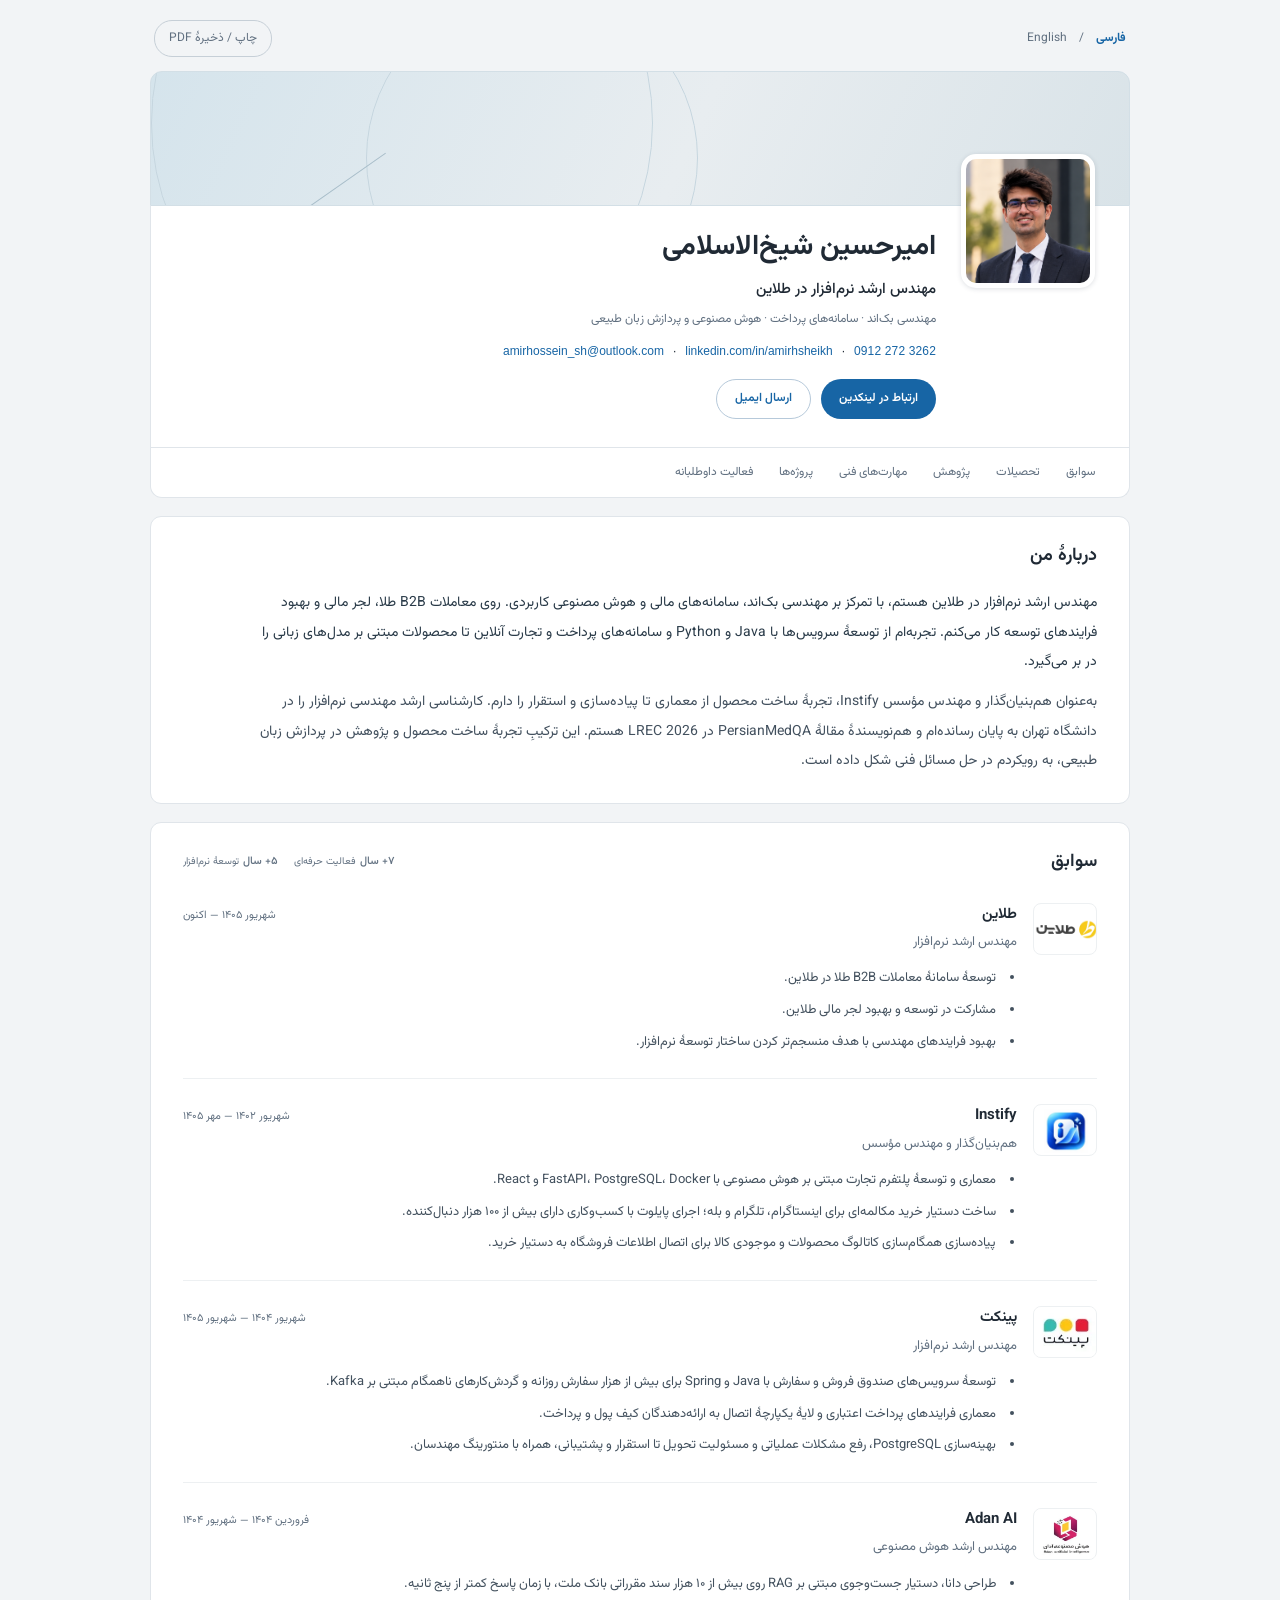
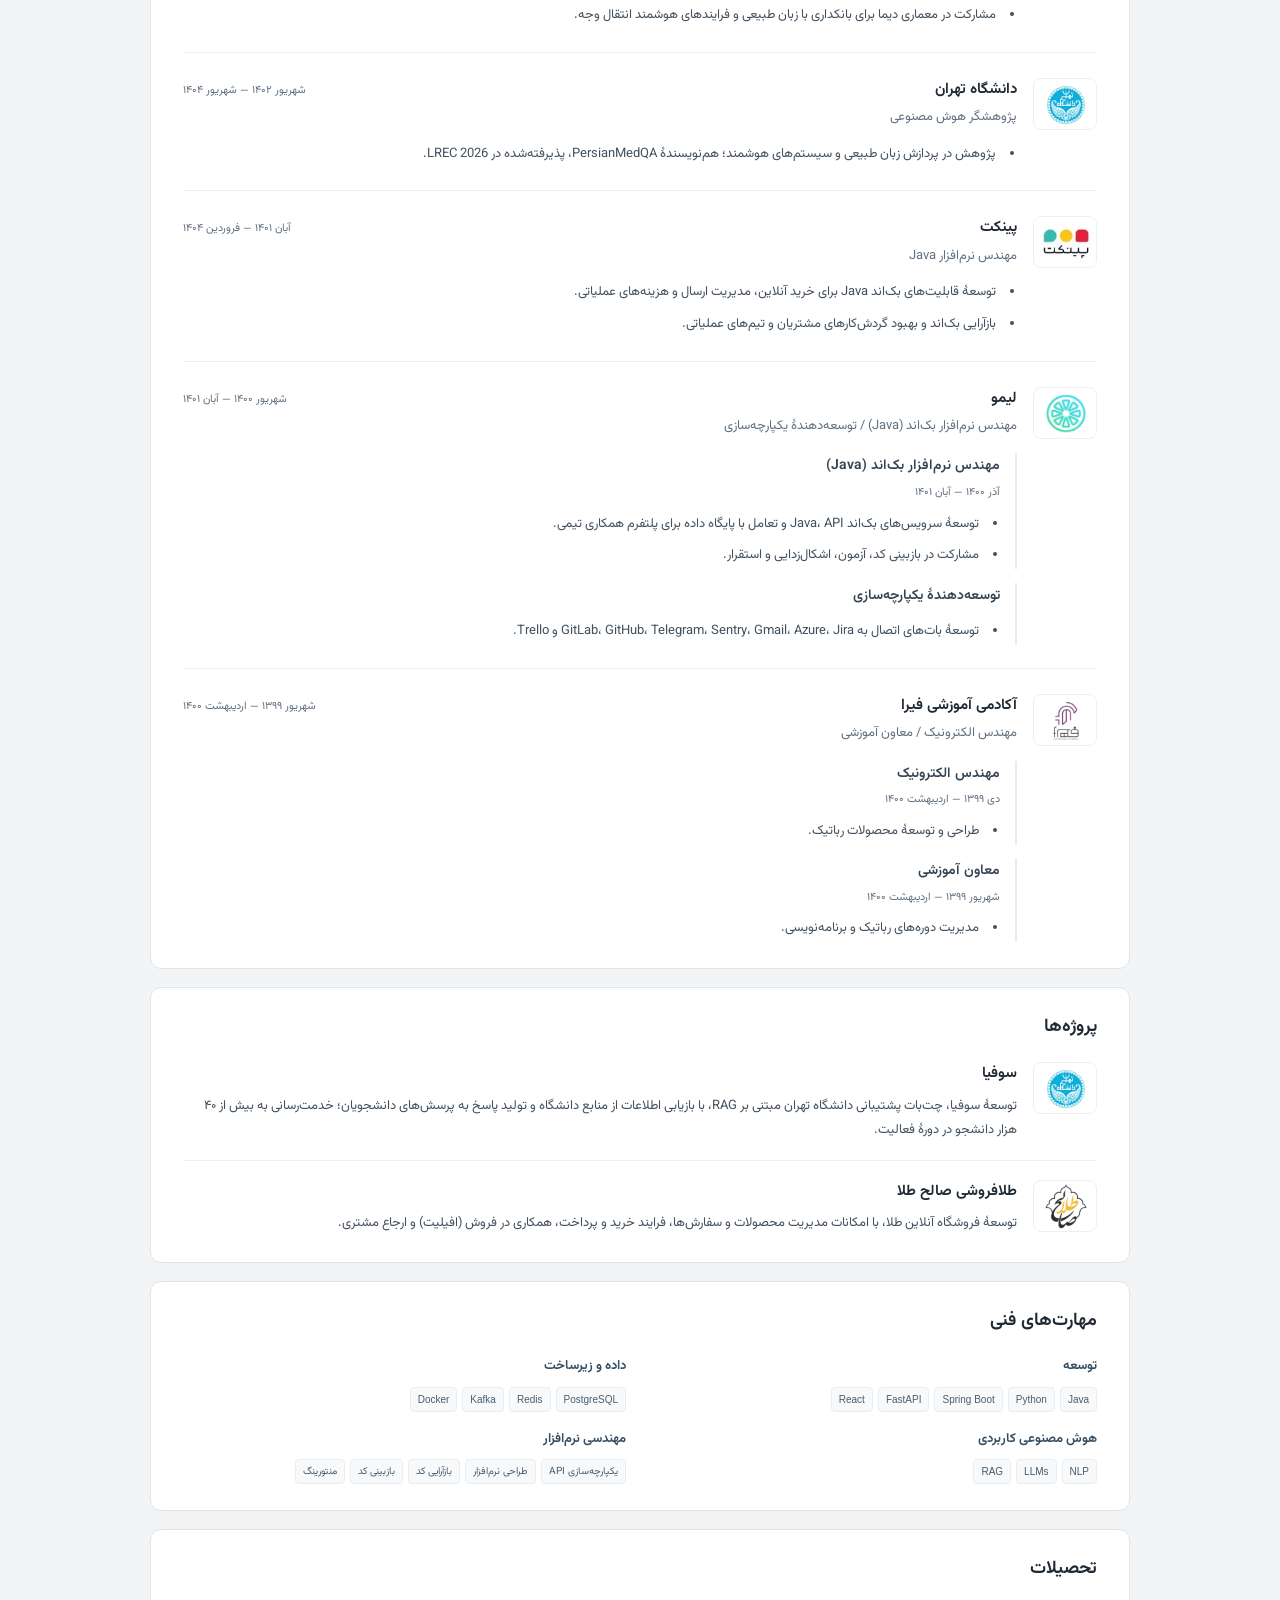
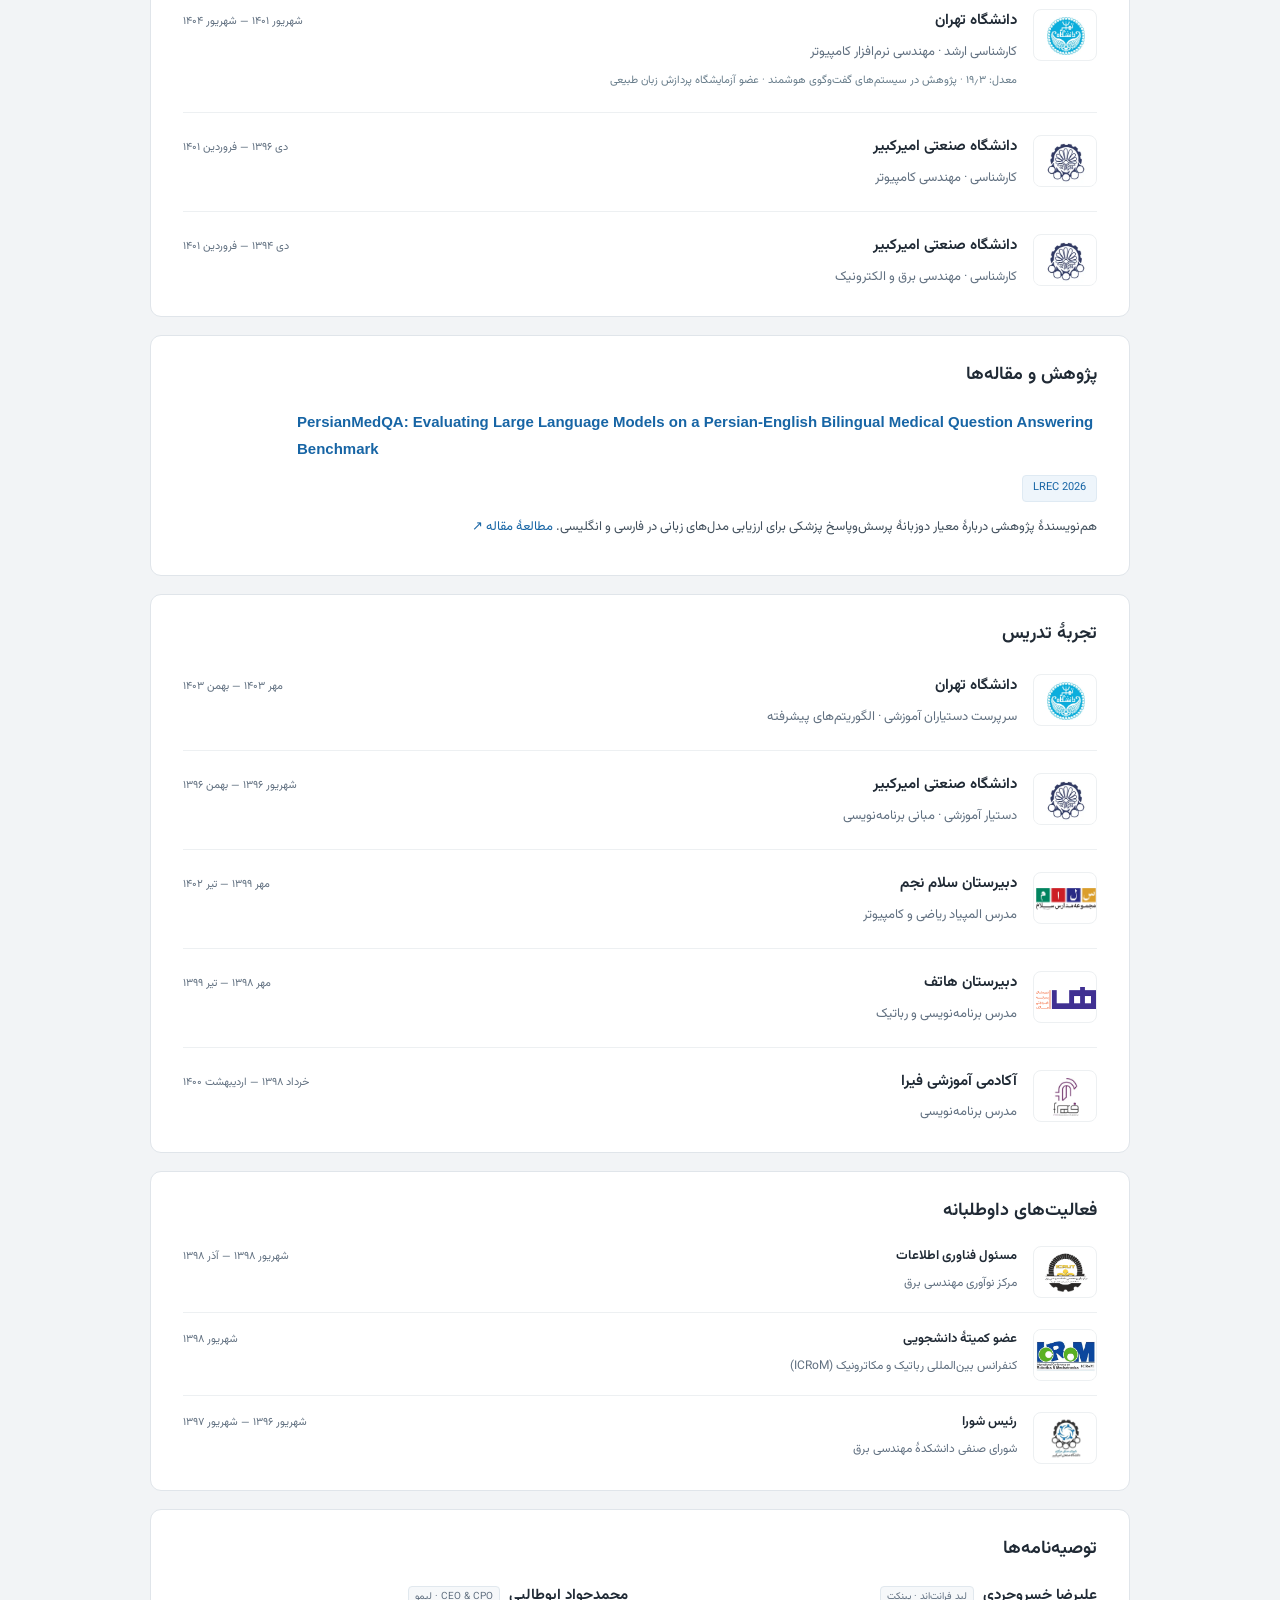
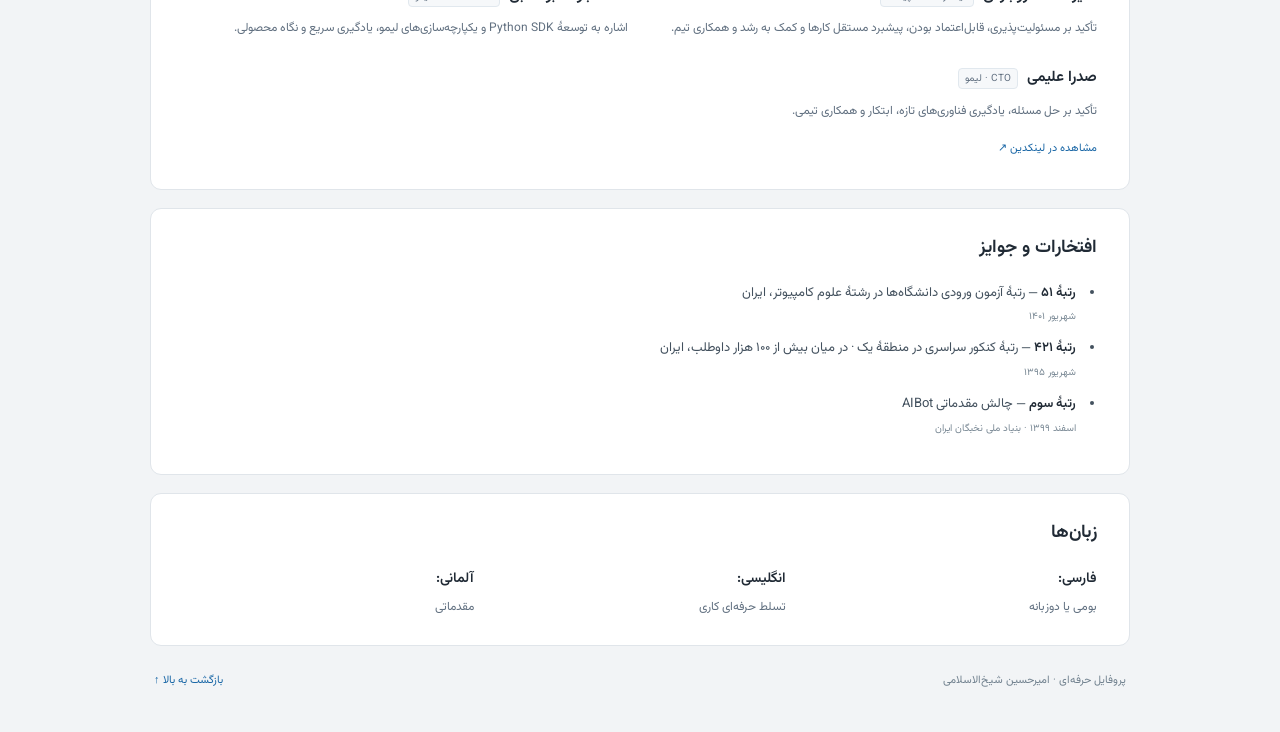
==== commit 515d6b44: "Remove link underlines and describe SOFIA RAG architecture" ====
--- a/fa/index.html
+++ b/fa/index.html
@@ -45,7 +45,7 @@
 <main id="main">
 <section aria-labelledby="summary"><h2 id="summary">دربارهٔ من</h2><div class="about-copy"><p>مهندس ارشد نرم‌افزار در طلاین هستم، با تمرکز بر مهندسی بک‌اند، سامانه‌های مالی و هوش مصنوعی کاربردی. روی معاملات B2B طلا، لجر مالی و بهبود فرایندهای توسعه کار می‌کنم. تجربه‌ام از توسعهٔ سرویس‌ها با Java و Python و سامانه‌های پرداخت و تجارت آنلاین تا محصولات مبتنی بر مدل‌های زبانی را در بر می‌گیرد.</p><p>به‌عنوان هم‌بنیان‌گذار و مهندس مؤسس Instify، تجربهٔ ساخت محصول از معماری تا پیاده‌سازی و استقرار را دارم. کارشناسی ارشد مهندسی نرم‌افزار را در دانشگاه تهران به پایان رسانده‌ام و هم‌نویسندهٔ مقالهٔ PersianMedQA در LREC 2026 هستم. این ترکیبِ تجربهٔ ساخت محصول و پژوهش در پردازش زبان طبیعی، به رویکردم در حل مسائل فنی شکل داده است.</p></div></section>
 <section aria-labelledby="experience"><div class="experience-heading"><h2 id="experience">سوابق</h2><div class="experience-highlights" aria-label="سابقهٔ فعالیت"><div class="experience-metric" title="از ۱۳۹۸ تا امروز"><strong data-experience-start="2019-06" data-years-pattern="{years}+ سال">۷+ سال</strong><span>فعالیت حرفه‌ای</span></div><div class="experience-metric" title="از ۱۴۰۰ تا امروز"><strong data-experience-start="2021-09" data-years-pattern="{years}+ سال">۵+ سال</strong><span>توسعهٔ نرم‌افزار</span></div></div></div><article class="entry career-entry has-logo"><span class="logo-frame logo-taline"><img class="company-logo" src="../assets/images/taline.webp" alt="" width="64" height="52" loading="lazy" decoding="async"></span><div class="entry-content"><div class="entry-head"><h3><a class="reference-link" href="https://taline.ir/" target="_blank" rel="noopener noreferrer">طلاین</a></h3><p class="date">شهریور ۱۴۰۵ — اکنون</p></div><p class="position">مهندس ارشد نرم‌افزار</p><ul><li>توسعهٔ سامانهٔ معاملات B2B طلا در طلاین.</li><li>مشارکت در توسعه و بهبود لجر مالی طلاین.</li><li>بهبود فرایندهای مهندسی با هدف منسجم‌تر کردن ساختار توسعهٔ نرم‌افزار.</li></ul></div></article><article class="entry career-entry has-logo"><span class="logo-frame logo-instify"><img class="company-logo" src="../assets/images/instify.webp" alt="" width="64" height="52" loading="lazy" decoding="async"></span><div class="entry-content"><div class="entry-head"><h3><a class="reference-link" href="https://instify.app/" target="_blank" rel="noopener noreferrer">Instify</a></h3><p class="date">شهریور ۱۴۰۲ — مهر ۱۴۰۵</p></div><p class="position">هم‌بنیان‌گذار و مهندس مؤسس</p><ul><li>معماری و توسعهٔ پلتفرم تجارت مبتنی بر هوش مصنوعی با FastAPI، PostgreSQL، Docker و React.</li><li>ساخت دستیار خرید مکالمه‌ای برای اینستاگرام، تلگرام و بله؛ اجرای پایلوت با کسب‌وکاری دارای بیش از ۱۰۰ هزار دنبال‌کننده.</li><li>پیاده‌سازی همگام‌سازی کاتالوگ محصولات و موجودی کالا برای اتصال اطلاعات فروشگاه به دستیار خرید.</li></ul></div></article><article class="entry career-entry has-logo"><span class="logo-frame logo-pinket"><img class="company-logo" src="../assets/images/pinket.webp" alt="" width="64" height="52" loading="lazy" decoding="async"></span><div class="entry-content"><div class="entry-head"><h3><a class="reference-link" href="https://pinket.com/" target="_blank" rel="noopener noreferrer">پینکت</a></h3><p class="date">شهریور ۱۴۰۴ — شهریور ۱۴۰۵</p></div><p class="position">مهندس ارشد نرم‌افزار</p><ul><li>توسعهٔ سرویس‌های صندوق فروش و سفارش با Java و Spring برای بیش از هزار سفارش روزانه و گردش‌کارهای ناهمگام مبتنی بر Kafka.</li><li>معماری فرایندهای پرداخت اعتباری و لایهٔ یکپارچهٔ اتصال به ارائه‌دهندگان کیف پول و پرداخت.</li><li>بهینه‌سازی PostgreSQL، رفع مشکلات عملیاتی و مسئولیت تحویل تا استقرار و پشتیبانی، همراه با منتورینگ مهندسان.</li></ul></div></article><article class="entry career-entry has-logo"><span class="logo-frame logo-adan"><img class="company-logo" src="../assets/images/adan.webp" alt="" width="64" height="52" loading="lazy" decoding="async"></span><div class="entry-content"><div class="entry-head"><h3><a class="reference-link" href="https://adanai.ir/" target="_blank" rel="noopener noreferrer">Adan AI</a></h3><p class="date">فروردین ۱۴۰۴ — شهریور ۱۴۰۴</p></div><p class="position">مهندس ارشد هوش مصنوعی</p><ul><li>طراحی دانا، دستیار جست‌وجوی مبتنی بر RAG روی بیش از ۱۰ هزار سند مقرراتی بانک ملت، با زمان پاسخ کمتر از پنج ثانیه.</li><li>مشارکت در معماری دیما برای بانکداری با زبان طبیعی و فرایندهای هوشمند انتقال وجه.</li></ul></div></article><article class="entry career-entry has-logo"><span class="logo-frame logo-ut"><img class="company-logo" src="../assets/images/ut.webp" alt="" width="64" height="52" loading="lazy" decoding="async"></span><div class="entry-content"><div class="entry-head"><h3><a class="reference-link" href="https://ut.ac.ir/" target="_blank" rel="noopener noreferrer">دانشگاه تهران</a></h3><p class="date">شهریور ۱۴۰۲ — شهریور ۱۴۰۴</p></div><p class="position">پژوهشگر هوش مصنوعی</p><ul><li>پژوهش در پردازش زبان طبیعی و سیستم‌های هوشمند؛ هم‌نویسندهٔ PersianMedQA، پذیرفته‌شده در LREC 2026.</li></ul></div></article><article class="entry career-entry has-logo"><span class="logo-frame logo-pinket"><img class="company-logo" src="../assets/images/pinket.webp" alt="" width="64" height="52" loading="lazy" decoding="async"></span><div class="entry-content"><div class="entry-head"><h3><a class="reference-link" href="https://pinket.com/" target="_blank" rel="noopener noreferrer">پینکت</a></h3><p class="date">آبان ۱۴۰۱ — فروردین ۱۴۰۴</p></div><p class="position">مهندس نرم‌افزار Java</p><ul><li>توسعهٔ قابلیت‌های بک‌اند Java برای خرید آنلاین، مدیریت ارسال و هزینه‌های عملیاتی.</li><li>بازآرایی بک‌اند و بهبود گردش‌کارهای مشتریان و تیم‌های عملیاتی.</li></ul></div></article><article class="entry career-entry has-logo"><span class="logo-frame logo-limoo"><img class="company-logo" src="../assets/images/limoo.webp" alt="" width="64" height="52" loading="lazy" decoding="async"></span><div class="entry-content"><div class="entry-head"><h3><a class="reference-link" href="https://www.linkedin.com/company/limoo-im/" target="_blank" rel="noopener noreferrer">لیمو</a></h3><p class="date">شهریور ۱۴۰۰ — آبان ۱۴۰۱</p></div><p class="position">مهندس نرم‌افزار بک‌اند (Java) / توسعه‌دهندهٔ یکپارچه‌سازی</p><div class="subrole"><h4>مهندس نرم‌افزار بک‌اند (Java)</h4><p class="subrole-date">آذر ۱۴۰۰ — آبان ۱۴۰۱</p><ul><li>توسعهٔ سرویس‌های بک‌اند Java، API و تعامل با پایگاه داده برای پلتفرم همکاری تیمی.</li><li>مشارکت در بازبینی کد، آزمون، اشکال‌زدایی و استقرار.</li></ul></div><div class="subrole"><h4>توسعه‌دهندهٔ یکپارچه‌سازی</h4><ul><li>توسعهٔ بات‌های اتصال به GitLab، GitHub، Telegram، Sentry، Gmail، Azure، Jira و Trello.</li></ul></div></div></article><article class="entry career-entry has-logo"><span class="logo-frame logo-fira"><img class="company-logo" src="../assets/images/fira.webp" alt="" width="64" height="52" loading="lazy" decoding="async"></span><div class="entry-content"><div class="entry-head"><h3><a class="reference-link" href="https://firaedu.ir/" target="_blank" rel="noopener noreferrer">آکادمی آموزشی فیرا</a></h3><p class="date">شهریور ۱۳۹۹ — اردیبهشت ۱۴۰۰</p></div><p class="position">مهندس الکترونیک / معاون آموزشی</p><div class="subrole"><h4>مهندس الکترونیک</h4><p class="subrole-date">دی ۱۳۹۹ — اردیبهشت ۱۴۰۰</p><ul><li>طراحی و توسعهٔ محصولات رباتیک.</li></ul></div><div class="subrole"><h4>معاون آموزشی</h4><p class="subrole-date">شهریور ۱۳۹۹ — اردیبهشت ۱۴۰۰</p><ul><li>مدیریت دوره‌های رباتیک و برنامه‌نویسی.</li></ul></div></div></article></section>
-<section aria-labelledby="projects"><h2 id="projects">پروژه‌ها</h2><div class="portfolio-projects"><article class="entry has-logo project-entry"><span class="logo-frame logo-ut"><img class="company-logo" src="../assets/images/ut.webp" alt="" width="64" height="52" loading="lazy" decoding="async"></span><div class="entry-content"><h3>سوفیا</h3><p>توسعهٔ چت‌بات پشتیبانی دانشگاه تهران با خدمت‌رسانی به بیش از ۴۰ هزار دانشجو در دورهٔ فعالیت.</p></div></article><article class="entry has-logo project-entry"><span class="logo-frame logo-saleh-tala"><img class="company-logo" src="../assets/images/saleh-tala.png" alt="" width="64" height="52" loading="lazy" decoding="async"></span><div class="entry-content"><h3><a class="reference-link" href="https://salehtala.mooai.ir/" target="_blank" rel="noopener noreferrer">طلافروشی صالح طلا</a></h3><p>توسعهٔ فروشگاه آنلاین طلا، با امکانات مدیریت محصولات و سفارش‌ها، فرایند خرید و پرداخت، همکاری در فروش (افیلیت) و ارجاع مشتری.</p></div></article></div></section>
+<section aria-labelledby="projects"><h2 id="projects">پروژه‌ها</h2><div class="portfolio-projects"><article class="entry has-logo project-entry"><span class="logo-frame logo-ut"><img class="company-logo" src="../assets/images/ut.webp" alt="" width="64" height="52" loading="lazy" decoding="async"></span><div class="entry-content"><h3>سوفیا</h3><p>توسعهٔ سوفیا، چت‌بات پشتیبانی دانشگاه تهران مبتنی بر RAG، با بازیابی اطلاعات از منابع دانشگاه و تولید پاسخ به پرسش‌های دانشجویان؛ خدمت‌رسانی به بیش از ۴۰ هزار دانشجو در دورهٔ فعالیت.</p></div></article><article class="entry has-logo project-entry"><span class="logo-frame logo-saleh-tala"><img class="company-logo" src="../assets/images/saleh-tala.png" alt="" width="64" height="52" loading="lazy" decoding="async"></span><div class="entry-content"><h3><a class="reference-link" href="https://salehtala.mooai.ir/" target="_blank" rel="noopener noreferrer">طلافروشی صالح طلا</a></h3><p>توسعهٔ فروشگاه آنلاین طلا، با امکانات مدیریت محصولات و سفارش‌ها، فرایند خرید و پرداخت، همکاری در فروش (افیلیت) و ارجاع مشتری.</p></div></article></div></section>
 <section aria-labelledby="skills"><h2 id="skills">مهارت‌های فنی</h2><div class="skill-grid"><article class="skill-card"><h3>توسعه</h3><ul class="skill-tags"><li lang="en" dir="ltr">Java</li><li lang="en" dir="ltr">Python</li><li lang="en" dir="ltr">Spring Boot</li><li lang="en" dir="ltr">FastAPI</li><li lang="en" dir="ltr">React</li></ul></article><article class="skill-card"><h3>داده و زیرساخت</h3><ul class="skill-tags"><li lang="en" dir="ltr">PostgreSQL</li><li lang="en" dir="ltr">Redis</li><li lang="en" dir="ltr">Kafka</li><li lang="en" dir="ltr">Docker</li></ul></article><article class="skill-card"><h3>هوش مصنوعی کاربردی</h3><ul class="skill-tags"><li lang="en" dir="ltr">NLP</li><li lang="en" dir="ltr">LLMs</li><li lang="en" dir="ltr">RAG</li></ul></article><article class="skill-card"><h3>مهندسی نرم‌افزار</h3><ul class="skill-tags"><li lang="fa" dir="rtl">یکپارچه‌سازی API</li><li lang="fa" dir="rtl">طراحی نرم‌افزار</li><li lang="fa" dir="rtl">بازآرایی کد</li><li lang="fa" dir="rtl">بازبینی کد</li><li lang="fa" dir="rtl">منتورینگ</li></ul></article></div></section>
 <section aria-labelledby="education"><h2 id="education">تحصیلات</h2><article class="entry education-entry has-logo"><span class="logo-frame logo-ut"><img class="company-logo" src="../assets/images/ut.webp" alt="" width="64" height="52" loading="lazy" decoding="async"></span><div class="entry-content"><div class="entry-head"><h3><a class="reference-link" href="https://ut.ac.ir/" target="_blank" rel="noopener noreferrer">دانشگاه تهران</a></h3><span class="date">شهریور ۱۴۰۱ — شهریور ۱۴۰۴</span></div><p>کارشناسی ارشد · مهندسی نرم‌افزار کامپیوتر</p><p class="academic-note">معدل: ۱۹٫۳ · پژوهش در سیستم‌های گفت‌وگوی هوشمند · عضو آزمایشگاه پردازش زبان طبیعی</p></div></article><article class="entry education-entry has-logo"><span class="logo-frame logo-aut"><img class="company-logo" src="../assets/images/aut.webp" alt="" width="64" height="52" loading="lazy" decoding="async"></span><div class="entry-content"><div class="entry-head"><h3><a class="reference-link" href="https://aut.ac.ir/" target="_blank" rel="noopener noreferrer">دانشگاه صنعتی امیرکبیر</a></h3><span class="date">دی ۱۳۹۶ — فروردین ۱۴۰۱</span></div><p>کارشناسی · مهندسی کامپیوتر</p></div></article><article class="entry education-entry has-logo"><span class="logo-frame logo-aut"><img class="company-logo" src="../assets/images/aut.webp" alt="" width="64" height="52" loading="lazy" decoding="async"></span><div class="entry-content"><div class="entry-head"><h3><a class="reference-link" href="https://aut.ac.ir/" target="_blank" rel="noopener noreferrer">دانشگاه صنعتی امیرکبیر</a></h3><span class="date">دی ۱۳۹۴ — فروردین ۱۴۰۱</span></div><p>کارشناسی · مهندسی برق و الکترونیک</p></div></article></section>
 <section aria-labelledby="research"><h2 id="research">پژوهش و مقاله‌ها</h2><article class="entry publication"><h3 lang="en" dir="ltr"><a href="https://arxiv.org/abs/2506.00250" target="_blank" rel="noopener noreferrer">PersianMedQA: Evaluating Large Language Models on a Persian-English Bilingual Medical Question Answering Benchmark</a></h3><p class="venue" dir="ltr">LREC 2026</p><p>هم‌نویسندهٔ پژوهشی دربارهٔ معیار دوزبانهٔ پرسش‌وپاسخ پزشکی برای ارزیابی مدل‌های زبانی در فارسی و انگلیسی. <a href="https://arxiv.org/abs/2506.00250" target="_blank" rel="noopener noreferrer">مطالعهٔ مقاله ↗</a></p></article></section>
--- a/styles.css
+++ b/styles.css
@@ -1,7 +1,7 @@
 @font-face{font-family:Vazirmatn;src:url('assets/fonts/Vazirmatn.woff2') format('woff2');font-weight:100 900;font-display:swap}
 @font-face{font-family:'Latin Modern';src:url('assets/fonts/lmroman10-regular.otf') format('opentype');font-weight:400;font-display:swap}
 @font-face{font-family:'Latin Modern';src:url('assets/fonts/lmroman10-bold.otf') format('opentype');font-weight:700;font-display:swap}
-:root{color-scheme:light;--ink:#202a35;--muted:#617080;--line:#e0e5ea;--blue:#1765a5;--paper:#fff;--surface:#f2f4f6}*{box-sizing:border-box}html{scroll-behavior:smooth;scroll-padding-top:24px}body{margin:0;background:var(--surface);color:var(--ink);font:15px/1.75 -apple-system,BlinkMacSystemFont,'Segoe UI',Arial,sans-serif;-webkit-font-smoothing:antialiased}a{color:var(--blue);text-decoration:none;text-underline-offset:3px}a:hover{text-decoration:underline}a:focus-visible,button:focus-visible{outline:3px solid #1765a5;outline-offset:4px}button{font:inherit;cursor:pointer}button[hidden]{display:none}.toolbar{max-width:980px;margin:auto;padding:20px 4px 14px;display:flex;justify-content:space-between;align-items:center;gap:20px;font-size:12px;color:var(--muted)}.language-switch{display:flex;gap:12px;align-items:center;direction:ltr}.language-switch a{padding:4px 0;color:var(--muted)}.language-switch a[aria-current=page]{color:var(--blue);font-weight:700}.language-switch a[lang=fa]{font-family:Vazirmatn,Tahoma,sans-serif}.toolbar button{padding:6px 14px;border:1px solid #c6cfd7;border-radius:18px;background:transparent;color:var(--muted);font-size:12px}.toolbar button:hover{background:#fff}.resume{max-width:980px;margin:0 auto 40px}.profile-cover{height:135px;background:#dce6ec;position:relative;overflow:hidden;border:1px solid #d3dfe6;border-radius:12px 12px 0 0;background-image:linear-gradient(115deg,#d5e4ec,#e8edf0 55%,#d9e3e8)}.profile-cover:before,.profile-cover:after{content:'';position:absolute;inset-inline-end:10%;top:-80px;width:330px;height:330px;border:1px solid #c6d6df;border-radius:50%}.profile-cover:after{inset-inline-end:-12%;top:-200px;width:500px;height:500px}.profile-cover span{position:absolute;bottom:25px;inset-inline-end:34px;width:92px;height:1px;background:#a9beca;transform:rotate(-35deg)}.resume-header{background:white;padding:28px 34px;border:1px solid var(--line);border-top:0;text-align:start}.resume-header.with-portrait{display:flex;align-items:flex-start;gap:25px;padding-top:0}.portrait-frame{position:relative;flex:0 0 134px;width:134px;height:134px;overflow:hidden;border-radius:15px;background:#fff;border:5px solid white;box-shadow:0 1px 5px #192a3b25;margin-top:-52px;z-index:1}.portrait-frame .portrait{display:block;position:absolute;width:180%;max-width:none;height:auto;left:-35%;top:-27%}.identity{min-width:0;flex:1;padding-top:22px}h1{margin:0 0 3px;font-size:29px;line-height:1.4;font-weight:700;letter-spacing:-.6px}.subtitle{font-size:16px;margin:0 0 5px;font-weight:500}.profile-tagline{font-size:13px;line-height:1.7;color:var(--muted);margin:0 0 10px}.resume-header address{font-style:normal;font-size:12px;display:flex;align-items:center;flex-wrap:wrap;gap:0 9px;line-height:1.9;overflow-wrap:anywhere;direction:ltr;justify-content:flex-start}.profile-actions{display:flex;gap:10px;flex-wrap:wrap;margin-top:17px;font-size:12px;font-weight:600}.profile-actions a{display:inline-flex;align-items:center;justify-content:center;padding:7px 18px;min-height:35px;border-radius:20px}.primary-action{background:var(--blue);color:#fff}.primary-action:hover{background:#0e5088;text-decoration:none}.secondary-action{border:1px solid #b6c9da;color:var(--blue)}.secondary-action:hover{background:#f1f7fc;text-decoration:none}.section-nav{display:flex;gap:26px;align-items:center;overflow:auto;background:white;padding:13px 34px;border:1px solid var(--line);border-top:0;border-radius:0 0 12px 12px;font-size:13px}.section-nav a{white-space:nowrap;color:var(--muted)}.section-nav a:hover{color:var(--blue)}main>section{background:white;border:1px solid var(--line);border-radius:11px;padding:26px 32px;margin-top:18px}h2{margin:0 0 19px;font-size:20px;line-height:1.5;font-weight:650;letter-spacing:-.2px}p{margin:0 0 10px}#main>section:first-child>p{max-width:850px;line-height:1.95;font-size:14px;color:#42505e;margin-bottom:0}h3{font-size:16px;line-height:1.6;font-weight:650;margin:0;color:var(--ink)}h4{font-size:14px;margin:16px 0 6px;font-weight:600;color:#354454}.entry{margin:0}.entry.has-logo{display:grid;grid-template-columns:64px minmax(0,1fr);gap:16px;align-items:start}.entry-content{min-width:0}.career-entry{padding:7px 0 23px}.career-entry+.career-entry{border-top:1px solid #edf0f2;padding-top:23px}.career-entry:last-child{padding-bottom:0}.logo-frame{position:relative;display:block;flex-shrink:0;width:64px;height:52px;overflow:hidden;border:1px solid #edf0f2;border-radius:8px;background:#fff;margin-top:2px}.company-logo{position:absolute;display:block;max-width:none;height:auto;object-fit:contain}.entry-head{display:flex;align-items:baseline;justify-content:space-between;gap:20px}.date{font-size:12px;color:var(--muted);white-space:nowrap;margin:0;font-weight:400}.position{font-size:13px;color:var(--muted);margin:1px 0 10px}.entry ul{padding-inline-start:18px;margin:8px 0 0}.entry li{padding-inline-start:3px;margin-bottom:7px;font-size:13px;line-height:1.9;color:#43515e}.entry li:last-child{margin-bottom:0}.entry ul:empty{display:none}.subrole{border-inline-start:2px solid #e4ebf1;padding-inline-start:15px}.subrole h4{margin-top:14px}.education-entry{padding:5px 0 20px}.education-entry+.education-entry{border-top:1px solid #edf0f2;padding-top:20px}.education-entry:last-child{padding-bottom:0}.education-entry p{font-size:13px;color:var(--muted);margin:4px 0 0}.publication h3{font-size:15px;line-height:1.8;font-weight:600;max-width:800px}.publication p{font-size:13px;color:#43515e;line-height:1.9}.publication .venue{display:inline-block;color:var(--blue);background:#eef5fb;border:1px solid #dfeaf3;padding:2px 10px;border-radius:4px;font-size:11px;margin:13px 0}.skills-list{margin:0;font-size:13px}.skills-list>div{display:grid;grid-template-columns:160px 1fr;gap:20px;padding:10px 0}.skills-list>div+div{border-top:1px solid #f0f2f4}.skills-list dt{font-weight:600}.skills-list dd{margin:0;color:#465765;unicode-bidi:isolate;line-height:1.9}.honors{padding-inline-start:18px;margin:0}.honors li{font-size:13px;color:#43515e;line-height:1.9;margin-bottom:10px;padding-inline-start:3px}.honors strong{color:var(--ink);font-weight:600}.languages-list{display:grid;grid-template-columns:repeat(3,1fr);gap:20px;list-style:none;margin:0;padding:0;font-size:12px;color:var(--muted)}.languages-list strong{display:block;font-size:14px;margin-bottom:3px;color:var(--ink);font-weight:600}footer{font-size:11px;color:#70808e;display:flex;justify-content:space-between;gap:20px;padding:24px 4px 0}.skip{position:fixed;top:-100px;inset-inline-start:20px;z-index:20;background:white;padding:12px}.skip:focus{top:10px}html[lang=fa] body{font-family:Vazirmatn,Tahoma,sans-serif;line-height:1.95}html[lang=fa] h1{font-size:28px;letter-spacing:0;line-height:1.7}html[lang=fa] .subtitle{font-size:15px}html[lang=fa] .identity{padding-top:18px}html[lang=fa] .resume-header address{justify-content:flex-end;font-family:-apple-system,BlinkMacSystemFont,'Segoe UI',Arial,sans-serif;font-size:12px}html[lang=fa] .profile-tagline{font-size:12px}html[lang=fa] h2{font-size:18px;letter-spacing:0;font-weight:650}html[lang=fa] h3{font-size:15px;line-height:1.9}html[lang=fa] .entry li{font-size:13px;line-height:2.05}html[lang=fa] .date{font-size:11px}html[lang=fa] .skills-list dd{font-family:-apple-system,BlinkMacSystemFont,'Segoe UI',Arial,sans-serif;font-size:13px}html[lang=fa] .publication h3{font-family:-apple-system,BlinkMacSystemFont,'Segoe UI',Arial,sans-serif;font-size:15px;line-height:1.8}html[lang=fa] .profile-actions{font-size:12px}html[lang=fa] .section-nav{font-size:12px}@media screen and (max-width:1020px){.toolbar,.resume{margin-inline:20px}.entry-head{gap:16px}}@media screen and (max-width:640px){body{font-size:14px}.toolbar{padding:14px 1px 11px;margin-inline:15px}.resume{margin-inline:12px;margin-bottom:24px}.profile-cover{height:105px}.resume-header,.resume-header.with-portrait{padding:0 20px 23px;display:block}.portrait-frame{width:104px;height:104px;margin-top:-45px;border-width:4px}.identity,html[lang=fa] .identity{padding-top:13px}h1{font-size:25px}.subtitle{font-size:15px}.profile-tagline{font-size:12px}.resume-header address{font-size:11px;gap:2px 6px}.resume-header address>span{display:none}.resume-header address{flex-direction:column;align-items:flex-start}.section-nav{padding:12px 20px;gap:22px;font-size:12px}main>section{padding:21px 19px;margin-top:13px}h2{font-size:18px;margin-bottom:16px}h3{font-size:15px}.entry.has-logo{grid-template-columns:52px minmax(0,1fr);gap:10px}.logo-frame{width:52px;height:48px;transform-origin:top left}.entry-head{flex-direction:column;gap:1px}.date{font-size:11px}.position{font-size:12px}.entry li{font-size:12px;line-height:1.95}.entry ul{padding-inline-start:15px}.career-entry+.career-entry{padding-top:19px}.skills-list>div{grid-template-columns:1fr;gap:3px;padding-block:11px}.skills-list dd{font-size:12px}.languages-list{grid-template-columns:1fr;gap:15px}.languages-list strong{display:inline;font-size:13px}.honors li{font-size:12px}footer{font-size:10px;padding-inline:5px}html[lang=fa] h1{font-size:25px}html[lang=fa] .resume-header address{align-items:flex-end;font-size:11px}html[lang=fa] h3{font-size:14px}html[lang=fa] h2{font-size:17px}html[lang=fa] .entry li{font-size:12px}html[lang=fa] .entry-head{gap:1px}.subrole{padding-inline-start:10px}h4{font-size:13px}.profile-actions a{padding:7px 15px}}
+:root{color-scheme:light;--ink:#202a35;--muted:#617080;--line:#e0e5ea;--blue:#1765a5;--paper:#fff;--surface:#f2f4f6}*{box-sizing:border-box}html{scroll-behavior:smooth;scroll-padding-top:24px}body{margin:0;background:var(--surface);color:var(--ink);font:15px/1.75 -apple-system,BlinkMacSystemFont,'Segoe UI',Arial,sans-serif;-webkit-font-smoothing:antialiased}a{color:var(--blue);text-decoration:none;text-underline-offset:3px}a:hover{text-decoration:none}a:focus-visible,button:focus-visible{outline:3px solid #1765a5;outline-offset:4px}button{font:inherit;cursor:pointer}button[hidden]{display:none}.toolbar{max-width:980px;margin:auto;padding:20px 4px 14px;display:flex;justify-content:space-between;align-items:center;gap:20px;font-size:12px;color:var(--muted)}.language-switch{display:flex;gap:12px;align-items:center;direction:ltr}.language-switch a{padding:4px 0;color:var(--muted)}.language-switch a[aria-current=page]{color:var(--blue);font-weight:700}.language-switch a[lang=fa]{font-family:Vazirmatn,Tahoma,sans-serif}.toolbar button{padding:6px 14px;border:1px solid #c6cfd7;border-radius:18px;background:transparent;color:var(--muted);font-size:12px}.toolbar button:hover{background:#fff}.resume{max-width:980px;margin:0 auto 40px}.profile-cover{height:135px;background:#dce6ec;position:relative;overflow:hidden;border:1px solid #d3dfe6;border-radius:12px 12px 0 0;background-image:linear-gradient(115deg,#d5e4ec,#e8edf0 55%,#d9e3e8)}.profile-cover:before,.profile-cover:after{content:'';position:absolute;inset-inline-end:10%;top:-80px;width:330px;height:330px;border:1px solid #c6d6df;border-radius:50%}.profile-cover:after{inset-inline-end:-12%;top:-200px;width:500px;height:500px}.profile-cover span{position:absolute;bottom:25px;inset-inline-end:34px;width:92px;height:1px;background:#a9beca;transform:rotate(-35deg)}.resume-header{background:white;padding:28px 34px;border:1px solid var(--line);border-top:0;text-align:start}.resume-header.with-portrait{display:flex;align-items:flex-start;gap:25px;padding-top:0}.portrait-frame{position:relative;flex:0 0 134px;width:134px;height:134px;overflow:hidden;border-radius:15px;background:#fff;border:5px solid white;box-shadow:0 1px 5px #192a3b25;margin-top:-52px;z-index:1}.portrait-frame .portrait{display:block;position:absolute;width:180%;max-width:none;height:auto;left:-35%;top:-27%}.identity{min-width:0;flex:1;padding-top:22px}h1{margin:0 0 3px;font-size:29px;line-height:1.4;font-weight:700;letter-spacing:-.6px}.subtitle{font-size:16px;margin:0 0 5px;font-weight:500}.profile-tagline{font-size:13px;line-height:1.7;color:var(--muted);margin:0 0 10px}.resume-header address{font-style:normal;font-size:12px;display:flex;align-items:center;flex-wrap:wrap;gap:0 9px;line-height:1.9;overflow-wrap:anywhere;direction:ltr;justify-content:flex-start}.profile-actions{display:flex;gap:10px;flex-wrap:wrap;margin-top:17px;font-size:12px;font-weight:600}.profile-actions a{display:inline-flex;align-items:center;justify-content:center;padding:7px 18px;min-height:35px;border-radius:20px}.primary-action{background:var(--blue);color:#fff}.primary-action:hover{background:#0e5088;text-decoration:none}.secondary-action{border:1px solid #b6c9da;color:var(--blue)}.secondary-action:hover{background:#f1f7fc;text-decoration:none}.section-nav{display:flex;gap:26px;align-items:center;overflow:auto;background:white;padding:13px 34px;border:1px solid var(--line);border-top:0;border-radius:0 0 12px 12px;font-size:13px}.section-nav a{white-space:nowrap;color:var(--muted)}.section-nav a:hover{color:var(--blue)}main>section{background:white;border:1px solid var(--line);border-radius:11px;padding:26px 32px;margin-top:18px}h2{margin:0 0 19px;font-size:20px;line-height:1.5;font-weight:650;letter-spacing:-.2px}p{margin:0 0 10px}#main>section:first-child>p{max-width:850px;line-height:1.95;font-size:14px;color:#42505e;margin-bottom:0}h3{font-size:16px;line-height:1.6;font-weight:650;margin:0;color:var(--ink)}h4{font-size:14px;margin:16px 0 6px;font-weight:600;color:#354454}.entry{margin:0}.entry.has-logo{display:grid;grid-template-columns:64px minmax(0,1fr);gap:16px;align-items:start}.entry-content{min-width:0}.career-entry{padding:7px 0 23px}.career-entry+.career-entry{border-top:1px solid #edf0f2;padding-top:23px}.career-entry:last-child{padding-bottom:0}.logo-frame{position:relative;display:block;flex-shrink:0;width:64px;height:52px;overflow:hidden;border:1px solid #edf0f2;border-radius:8px;background:#fff;margin-top:2px}.company-logo{position:absolute;display:block;max-width:none;height:auto;object-fit:contain}.entry-head{display:flex;align-items:baseline;justify-content:space-between;gap:20px}.date{font-size:12px;color:var(--muted);white-space:nowrap;margin:0;font-weight:400}.position{font-size:13px;color:var(--muted);margin:1px 0 10px}.entry ul{padding-inline-start:18px;margin:8px 0 0}.entry li{padding-inline-start:3px;margin-bottom:7px;font-size:13px;line-height:1.9;color:#43515e}.entry li:last-child{margin-bottom:0}.entry ul:empty{display:none}.subrole{border-inline-start:2px solid #e4ebf1;padding-inline-start:15px}.subrole h4{margin-top:14px}.education-entry{padding:5px 0 20px}.education-entry+.education-entry{border-top:1px solid #edf0f2;padding-top:20px}.education-entry:last-child{padding-bottom:0}.education-entry p{font-size:13px;color:var(--muted);margin:4px 0 0}.publication h3{font-size:15px;line-height:1.8;font-weight:600;max-width:800px}.publication p{font-size:13px;color:#43515e;line-height:1.9}.publication .venue{display:inline-block;color:var(--blue);background:#eef5fb;border:1px solid #dfeaf3;padding:2px 10px;border-radius:4px;font-size:11px;margin:13px 0}.skills-list{margin:0;font-size:13px}.skills-list>div{display:grid;grid-template-columns:160px 1fr;gap:20px;padding:10px 0}.skills-list>div+div{border-top:1px solid #f0f2f4}.skills-list dt{font-weight:600}.skills-list dd{margin:0;color:#465765;unicode-bidi:isolate;line-height:1.9}.honors{padding-inline-start:18px;margin:0}.honors li{font-size:13px;color:#43515e;line-height:1.9;margin-bottom:10px;padding-inline-start:3px}.honors strong{color:var(--ink);font-weight:600}.languages-list{display:grid;grid-template-columns:repeat(3,1fr);gap:20px;list-style:none;margin:0;padding:0;font-size:12px;color:var(--muted)}.languages-list strong{display:block;font-size:14px;margin-bottom:3px;color:var(--ink);font-weight:600}footer{font-size:11px;color:#70808e;display:flex;justify-content:space-between;gap:20px;padding:24px 4px 0}.skip{position:fixed;top:-100px;inset-inline-start:20px;z-index:20;background:white;padding:12px}.skip:focus{top:10px}html[lang=fa] body{font-family:Vazirmatn,Tahoma,sans-serif;line-height:1.95}html[lang=fa] h1{font-size:28px;letter-spacing:0;line-height:1.7}html[lang=fa] .subtitle{font-size:15px}html[lang=fa] .identity{padding-top:18px}html[lang=fa] .resume-header address{justify-content:flex-end;font-family:-apple-system,BlinkMacSystemFont,'Segoe UI',Arial,sans-serif;font-size:12px}html[lang=fa] .profile-tagline{font-size:12px}html[lang=fa] h2{font-size:18px;letter-spacing:0;font-weight:650}html[lang=fa] h3{font-size:15px;line-height:1.9}html[lang=fa] .entry li{font-size:13px;line-height:2.05}html[lang=fa] .date{font-size:11px}html[lang=fa] .skills-list dd{font-family:-apple-system,BlinkMacSystemFont,'Segoe UI',Arial,sans-serif;font-size:13px}html[lang=fa] .publication h3{font-family:-apple-system,BlinkMacSystemFont,'Segoe UI',Arial,sans-serif;font-size:15px;line-height:1.8}html[lang=fa] .profile-actions{font-size:12px}html[lang=fa] .section-nav{font-size:12px}@media screen and (max-width:1020px){.toolbar,.resume{margin-inline:20px}.entry-head{gap:16px}}@media screen and (max-width:640px){body{font-size:14px}.toolbar{padding:14px 1px 11px;margin-inline:15px}.resume{margin-inline:12px;margin-bottom:24px}.profile-cover{height:105px}.resume-header,.resume-header.with-portrait{padding:0 20px 23px;display:block}.portrait-frame{width:104px;height:104px;margin-top:-45px;border-width:4px}.identity,html[lang=fa] .identity{padding-top:13px}h1{font-size:25px}.subtitle{font-size:15px}.profile-tagline{font-size:12px}.resume-header address{font-size:11px;gap:2px 6px}.resume-header address>span{display:none}.resume-header address{flex-direction:column;align-items:flex-start}.section-nav{padding:12px 20px;gap:22px;font-size:12px}main>section{padding:21px 19px;margin-top:13px}h2{font-size:18px;margin-bottom:16px}h3{font-size:15px}.entry.has-logo{grid-template-columns:52px minmax(0,1fr);gap:10px}.logo-frame{width:52px;height:48px;transform-origin:top left}.entry-head{flex-direction:column;gap:1px}.date{font-size:11px}.position{font-size:12px}.entry li{font-size:12px;line-height:1.95}.entry ul{padding-inline-start:15px}.career-entry+.career-entry{padding-top:19px}.skills-list>div{grid-template-columns:1fr;gap:3px;padding-block:11px}.skills-list dd{font-size:12px}.languages-list{grid-template-columns:1fr;gap:15px}.languages-list strong{display:inline;font-size:13px}.honors li{font-size:12px}footer{font-size:10px;padding-inline:5px}html[lang=fa] h1{font-size:25px}html[lang=fa] .resume-header address{align-items:flex-end;font-size:11px}html[lang=fa] h3{font-size:14px}html[lang=fa] h2{font-size:17px}html[lang=fa] .entry li{font-size:12px}html[lang=fa] .entry-head{gap:1px}.subrole{padding-inline-start:10px}h4{font-size:13px}.profile-actions a{padding:7px 15px}}
 
 @media(prefers-reduced-motion:reduce){html{scroll-behavior:auto}}
 
@@ -49,7 +49,7 @@
 
 .experience-heading{display:flex;align-items:center;justify-content:space-between;flex-wrap:wrap;gap:8px 20px;margin-bottom:18px}.experience-heading h2{margin:0}.experience-highlights{display:flex;flex-wrap:wrap;gap:6px 16px;color:var(--muted)}.experience-metric{display:flex;align-items:baseline;gap:4px;font-size:10px;line-height:1.7}.experience-metric strong{font-size:11px;font-weight:500;color:var(--muted)}@media screen and (max-width:640px){.experience-heading{gap:6px 14px}.experience-highlights{gap:4px 12px}}
 
-.reference-link{color:inherit;text-decoration:underline;text-decoration-color:#bac9d5;text-decoration-thickness:1px;text-underline-offset:4px}.reference-link:hover{color:var(--blue);text-decoration-color:currentColor}
+.reference-link{color:inherit;text-decoration:none}.reference-link:hover{color:var(--blue);text-decoration:none}
 
 /* A4 print layout: preserve links, keep compact sections and roles together. */
 @page{size:A4;margin:12mm}
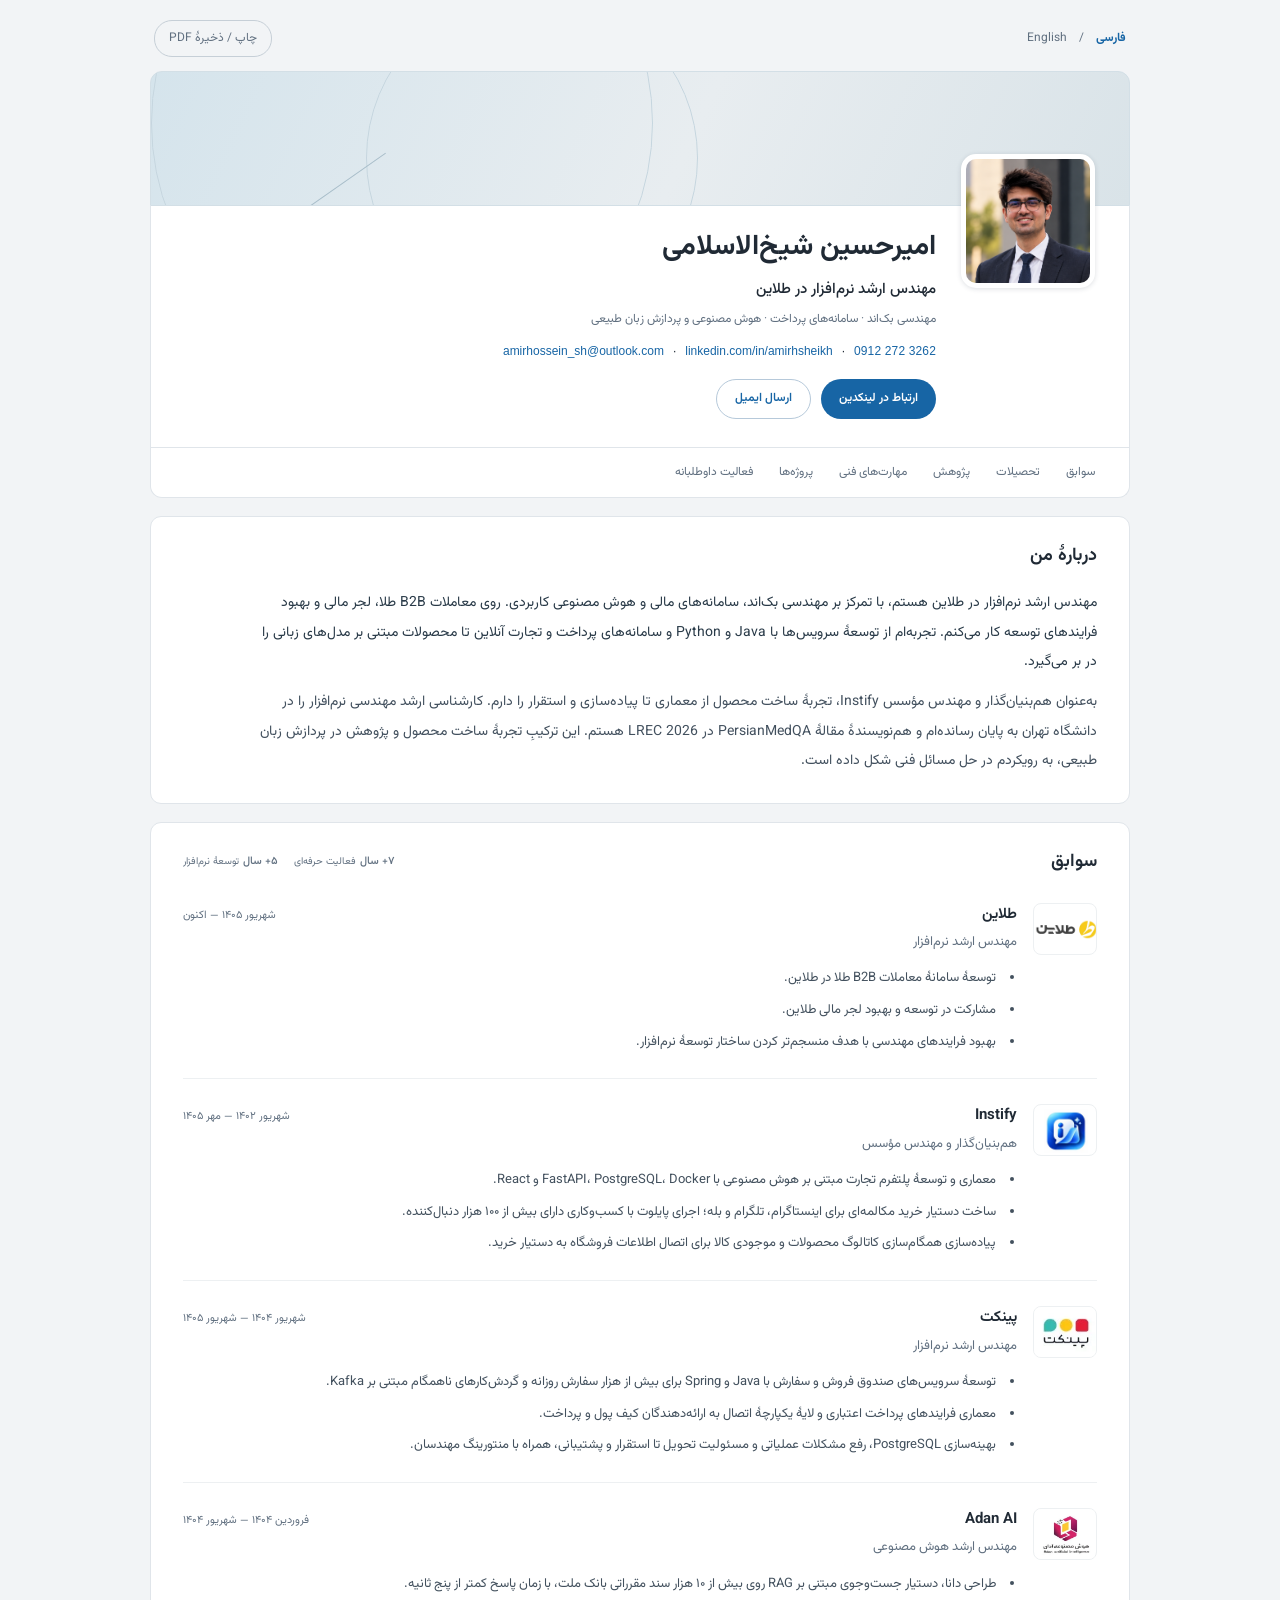
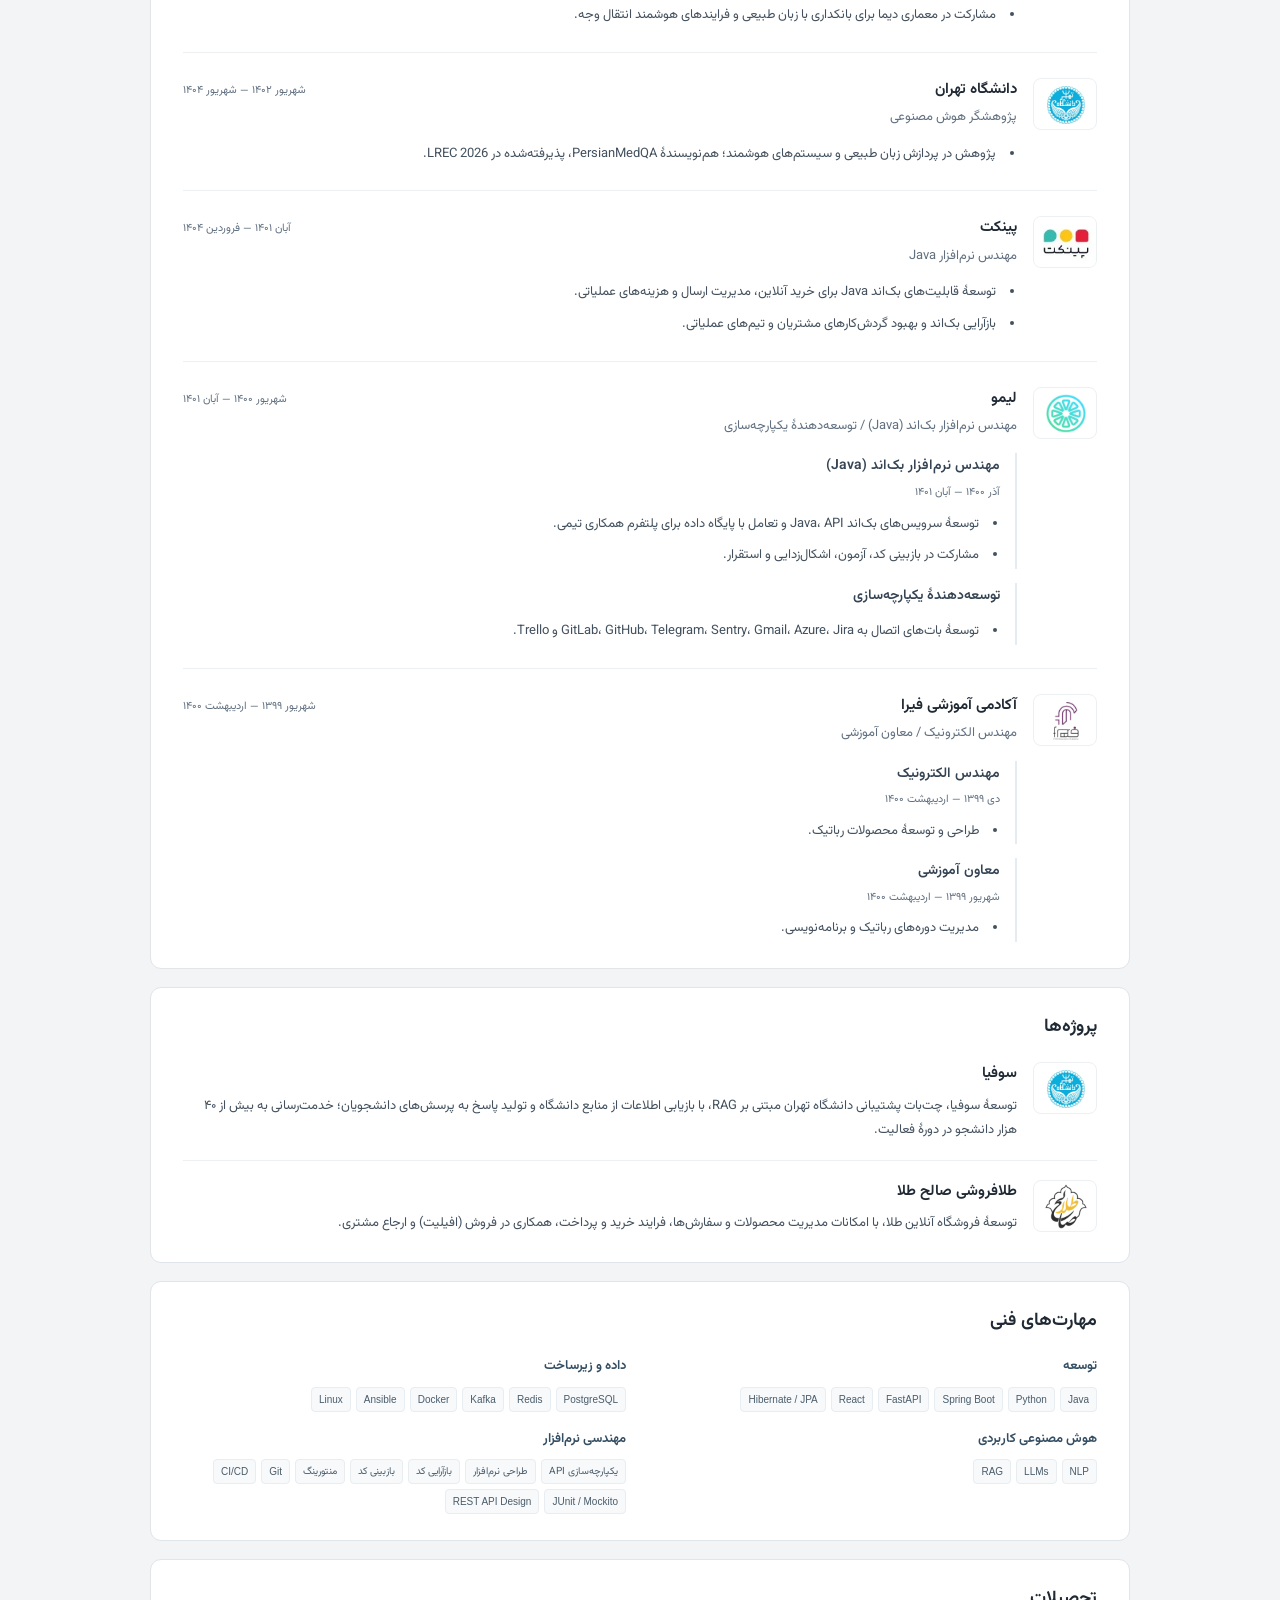
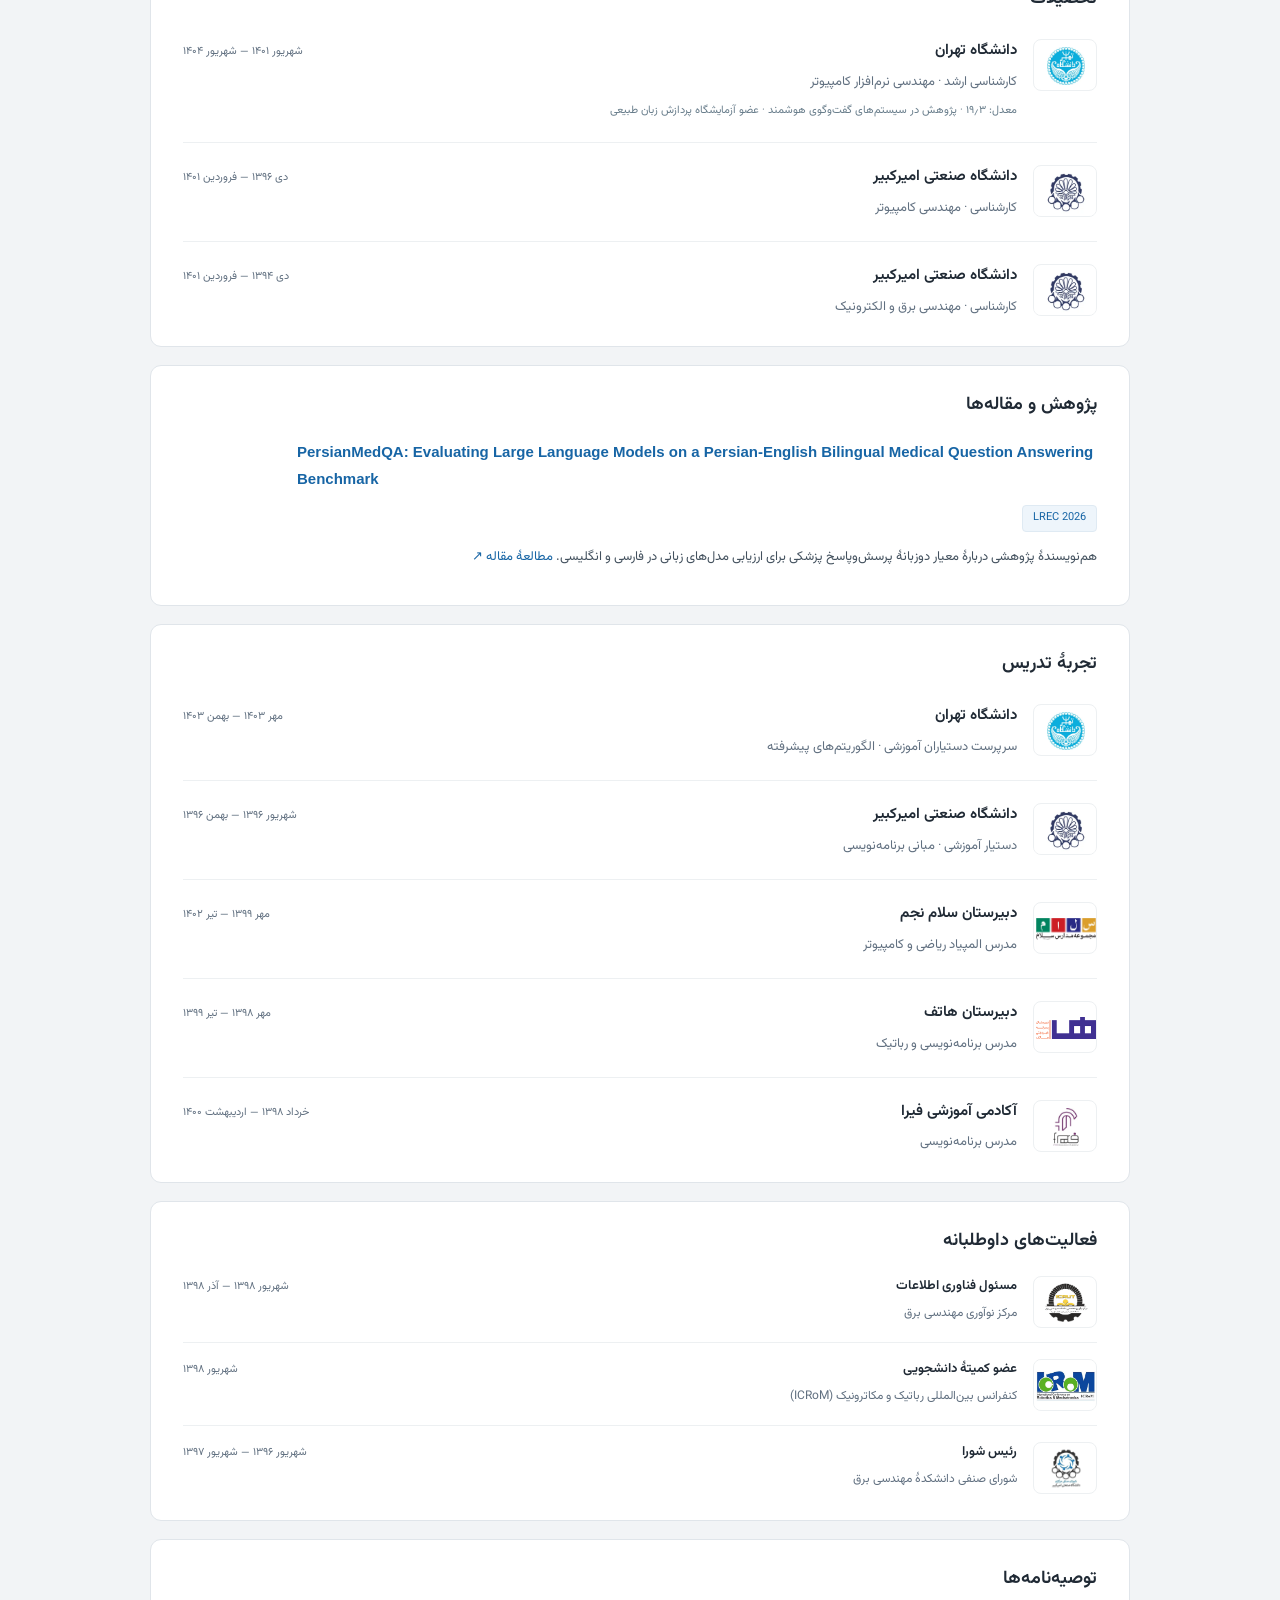
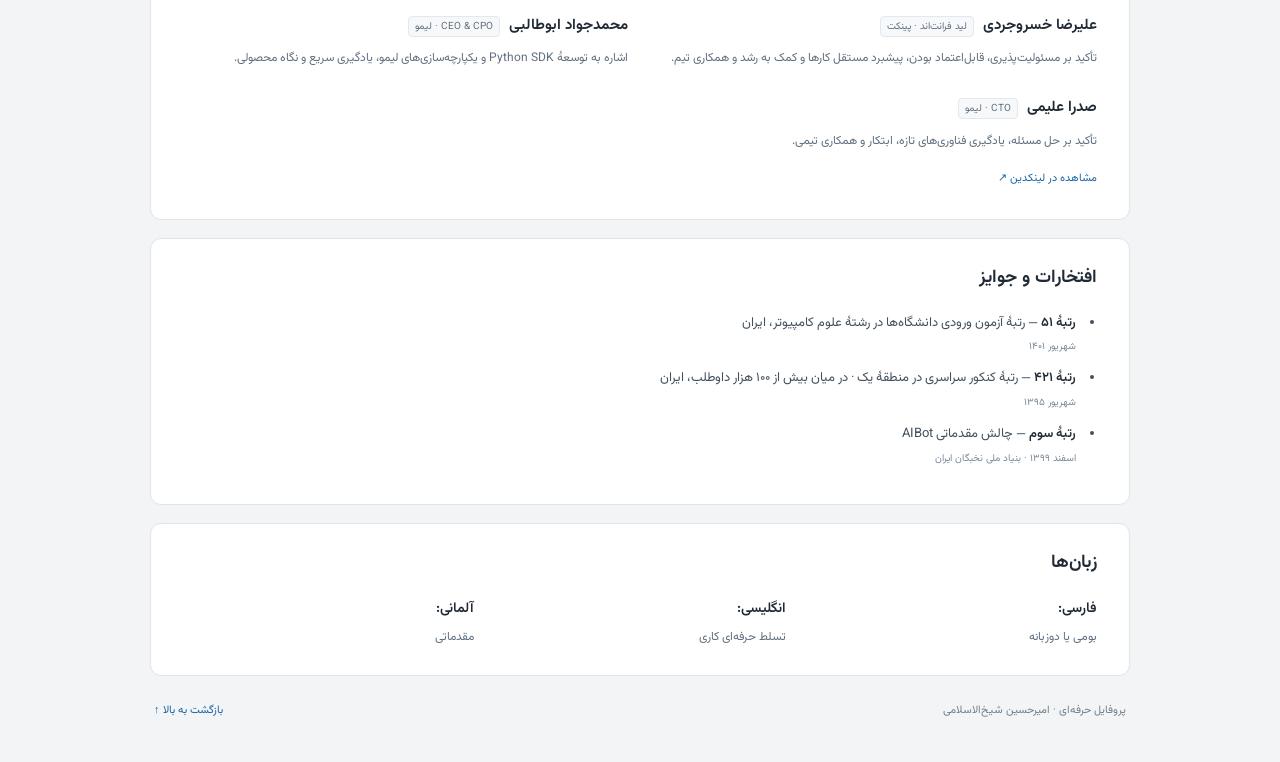
==== commit ec271052: "Add confirmed engineering skills and refresh cached styles with asset versions" ====
--- a/fa/index.html
+++ b/fa/index.html
@@ -31,8 +31,8 @@
 <meta name="twitter:description" content="پروفایل حرفه‌ای امیرحسین شیخ‌الاسلامی، مهندس ارشد نرم‌افزار در طلاین؛ سوابق مهندسی بک‌اند، Java، Python، سامانه‌های پرداخت و هوش مصنوعی و پژوهش NLP.">
 <link rel="icon" href="../favicon.svg" type="image/svg+xml">
 <link rel="preload" href="../assets/fonts/Vazirmatn.woff2" as="font" type="font/woff2" crossorigin>
-<link rel="stylesheet" href="../styles.css">
-<script src="../app.js" defer></script>
+<link rel="stylesheet" href="../styles.css?v=1e6eff40c34b">
+<script src="../app.js?v=2ff82f4004b2" defer></script>
 <script type="application/ld+json">{"@context": "https://schema.org", "@type": "ProfilePage", "@id": "https://amirhsheikh.github.io/fa/#profile", "url": "https://amirhsheikh.github.io/fa/", "name": "امیرحسین شیخ‌الاسلامی | مهندس ارشد نرم‌افزار، بک‌اند و هوش مصنوعی", "inLanguage": "fa", "mainEntity": {"@type": "Person", "@id": "https://amirhsheikh.github.io/#person", "name": "Amirhossein Sheikholeslami", "alternateName": ["امیرحسین شیخ‌الاسلامی", "amirhsheikh"], "url": "https://amirhsheikh.github.io/", "jobTitle": "Senior Software Engineer", "worksFor": {"@type": "Organization", "name": "Taline", "url": "https://taline.ir/"}, "sameAs": ["https://www.linkedin.com/in/amirhsheikh/"], "alumniOf": [{"@type": "CollegeOrUniversity", "name": "University of Tehran", "url": "https://ut.ac.ir/"}, {"@type": "CollegeOrUniversity", "name": "Amirkabir University of Technology", "url": "https://aut.ac.ir/"}], "knowsAbout": ["Backend engineering", "Java", "Python", "Spring Boot", "PostgreSQL", "Kafka", "Payment systems", "Natural language processing", "Artificial intelligence"], "subjectOf": {"@type": "ScholarlyArticle", "name": "PersianMedQA: Evaluating Large Language Models on a Persian-English Bilingual Medical Question Answering Benchmark", "url": "https://arxiv.org/abs/2506.00250"}, "image": "https://amirhsheikh.github.io/assets/images/portrait.png"}}</script>
 </head>
 <body>
@@ -45,8 +45,8 @@
 <main id="main">
 <section aria-labelledby="summary"><h2 id="summary">دربارهٔ من</h2><div class="about-copy"><p>مهندس ارشد نرم‌افزار در طلاین هستم، با تمرکز بر مهندسی بک‌اند، سامانه‌های مالی و هوش مصنوعی کاربردی. روی معاملات B2B طلا، لجر مالی و بهبود فرایندهای توسعه کار می‌کنم. تجربه‌ام از توسعهٔ سرویس‌ها با Java و Python و سامانه‌های پرداخت و تجارت آنلاین تا محصولات مبتنی بر مدل‌های زبانی را در بر می‌گیرد.</p><p>به‌عنوان هم‌بنیان‌گذار و مهندس مؤسس Instify، تجربهٔ ساخت محصول از معماری تا پیاده‌سازی و استقرار را دارم. کارشناسی ارشد مهندسی نرم‌افزار را در دانشگاه تهران به پایان رسانده‌ام و هم‌نویسندهٔ مقالهٔ PersianMedQA در LREC 2026 هستم. این ترکیبِ تجربهٔ ساخت محصول و پژوهش در پردازش زبان طبیعی، به رویکردم در حل مسائل فنی شکل داده است.</p></div></section>
 <section aria-labelledby="experience"><div class="experience-heading"><h2 id="experience">سوابق</h2><div class="experience-highlights" aria-label="سابقهٔ فعالیت"><div class="experience-metric" title="از ۱۳۹۸ تا امروز"><strong data-experience-start="2019-06" data-years-pattern="{years}+ سال">۷+ سال</strong><span>فعالیت حرفه‌ای</span></div><div class="experience-metric" title="از ۱۴۰۰ تا امروز"><strong data-experience-start="2021-09" data-years-pattern="{years}+ سال">۵+ سال</strong><span>توسعهٔ نرم‌افزار</span></div></div></div><article class="entry career-entry has-logo"><span class="logo-frame logo-taline"><img class="company-logo" src="../assets/images/taline.webp" alt="" width="64" height="52" loading="lazy" decoding="async"></span><div class="entry-content"><div class="entry-head"><h3><a class="reference-link" href="https://taline.ir/" target="_blank" rel="noopener noreferrer">طلاین</a></h3><p class="date">شهریور ۱۴۰۵ — اکنون</p></div><p class="position">مهندس ارشد نرم‌افزار</p><ul><li>توسعهٔ سامانهٔ معاملات B2B طلا در طلاین.</li><li>مشارکت در توسعه و بهبود لجر مالی طلاین.</li><li>بهبود فرایندهای مهندسی با هدف منسجم‌تر کردن ساختار توسعهٔ نرم‌افزار.</li></ul></div></article><article class="entry career-entry has-logo"><span class="logo-frame logo-instify"><img class="company-logo" src="../assets/images/instify.webp" alt="" width="64" height="52" loading="lazy" decoding="async"></span><div class="entry-content"><div class="entry-head"><h3><a class="reference-link" href="https://instify.app/" target="_blank" rel="noopener noreferrer">Instify</a></h3><p class="date">شهریور ۱۴۰۲ — مهر ۱۴۰۵</p></div><p class="position">هم‌بنیان‌گذار و مهندس مؤسس</p><ul><li>معماری و توسعهٔ پلتفرم تجارت مبتنی بر هوش مصنوعی با FastAPI، PostgreSQL، Docker و React.</li><li>ساخت دستیار خرید مکالمه‌ای برای اینستاگرام، تلگرام و بله؛ اجرای پایلوت با کسب‌وکاری دارای بیش از ۱۰۰ هزار دنبال‌کننده.</li><li>پیاده‌سازی همگام‌سازی کاتالوگ محصولات و موجودی کالا برای اتصال اطلاعات فروشگاه به دستیار خرید.</li></ul></div></article><article class="entry career-entry has-logo"><span class="logo-frame logo-pinket"><img class="company-logo" src="../assets/images/pinket.webp" alt="" width="64" height="52" loading="lazy" decoding="async"></span><div class="entry-content"><div class="entry-head"><h3><a class="reference-link" href="https://pinket.com/" target="_blank" rel="noopener noreferrer">پینکت</a></h3><p class="date">شهریور ۱۴۰۴ — شهریور ۱۴۰۵</p></div><p class="position">مهندس ارشد نرم‌افزار</p><ul><li>توسعهٔ سرویس‌های صندوق فروش و سفارش با Java و Spring برای بیش از هزار سفارش روزانه و گردش‌کارهای ناهمگام مبتنی بر Kafka.</li><li>معماری فرایندهای پرداخت اعتباری و لایهٔ یکپارچهٔ اتصال به ارائه‌دهندگان کیف پول و پرداخت.</li><li>بهینه‌سازی PostgreSQL، رفع مشکلات عملیاتی و مسئولیت تحویل تا استقرار و پشتیبانی، همراه با منتورینگ مهندسان.</li></ul></div></article><article class="entry career-entry has-logo"><span class="logo-frame logo-adan"><img class="company-logo" src="../assets/images/adan.webp" alt="" width="64" height="52" loading="lazy" decoding="async"></span><div class="entry-content"><div class="entry-head"><h3><a class="reference-link" href="https://adanai.ir/" target="_blank" rel="noopener noreferrer">Adan AI</a></h3><p class="date">فروردین ۱۴۰۴ — شهریور ۱۴۰۴</p></div><p class="position">مهندس ارشد هوش مصنوعی</p><ul><li>طراحی دانا، دستیار جست‌وجوی مبتنی بر RAG روی بیش از ۱۰ هزار سند مقرراتی بانک ملت، با زمان پاسخ کمتر از پنج ثانیه.</li><li>مشارکت در معماری دیما برای بانکداری با زبان طبیعی و فرایندهای هوشمند انتقال وجه.</li></ul></div></article><article class="entry career-entry has-logo"><span class="logo-frame logo-ut"><img class="company-logo" src="../assets/images/ut.webp" alt="" width="64" height="52" loading="lazy" decoding="async"></span><div class="entry-content"><div class="entry-head"><h3><a class="reference-link" href="https://ut.ac.ir/" target="_blank" rel="noopener noreferrer">دانشگاه تهران</a></h3><p class="date">شهریور ۱۴۰۲ — شهریور ۱۴۰۴</p></div><p class="position">پژوهشگر هوش مصنوعی</p><ul><li>پژوهش در پردازش زبان طبیعی و سیستم‌های هوشمند؛ هم‌نویسندهٔ PersianMedQA، پذیرفته‌شده در LREC 2026.</li></ul></div></article><article class="entry career-entry has-logo"><span class="logo-frame logo-pinket"><img class="company-logo" src="../assets/images/pinket.webp" alt="" width="64" height="52" loading="lazy" decoding="async"></span><div class="entry-content"><div class="entry-head"><h3><a class="reference-link" href="https://pinket.com/" target="_blank" rel="noopener noreferrer">پینکت</a></h3><p class="date">آبان ۱۴۰۱ — فروردین ۱۴۰۴</p></div><p class="position">مهندس نرم‌افزار Java</p><ul><li>توسعهٔ قابلیت‌های بک‌اند Java برای خرید آنلاین، مدیریت ارسال و هزینه‌های عملیاتی.</li><li>بازآرایی بک‌اند و بهبود گردش‌کارهای مشتریان و تیم‌های عملیاتی.</li></ul></div></article><article class="entry career-entry has-logo"><span class="logo-frame logo-limoo"><img class="company-logo" src="../assets/images/limoo.webp" alt="" width="64" height="52" loading="lazy" decoding="async"></span><div class="entry-content"><div class="entry-head"><h3><a class="reference-link" href="https://www.linkedin.com/company/limoo-im/" target="_blank" rel="noopener noreferrer">لیمو</a></h3><p class="date">شهریور ۱۴۰۰ — آبان ۱۴۰۱</p></div><p class="position">مهندس نرم‌افزار بک‌اند (Java) / توسعه‌دهندهٔ یکپارچه‌سازی</p><div class="subrole"><h4>مهندس نرم‌افزار بک‌اند (Java)</h4><p class="subrole-date">آذر ۱۴۰۰ — آبان ۱۴۰۱</p><ul><li>توسعهٔ سرویس‌های بک‌اند Java، API و تعامل با پایگاه داده برای پلتفرم همکاری تیمی.</li><li>مشارکت در بازبینی کد، آزمون، اشکال‌زدایی و استقرار.</li></ul></div><div class="subrole"><h4>توسعه‌دهندهٔ یکپارچه‌سازی</h4><ul><li>توسعهٔ بات‌های اتصال به GitLab، GitHub، Telegram، Sentry، Gmail، Azure، Jira و Trello.</li></ul></div></div></article><article class="entry career-entry has-logo"><span class="logo-frame logo-fira"><img class="company-logo" src="../assets/images/fira.webp" alt="" width="64" height="52" loading="lazy" decoding="async"></span><div class="entry-content"><div class="entry-head"><h3><a class="reference-link" href="https://firaedu.ir/" target="_blank" rel="noopener noreferrer">آکادمی آموزشی فیرا</a></h3><p class="date">شهریور ۱۳۹۹ — اردیبهشت ۱۴۰۰</p></div><p class="position">مهندس الکترونیک / معاون آموزشی</p><div class="subrole"><h4>مهندس الکترونیک</h4><p class="subrole-date">دی ۱۳۹۹ — اردیبهشت ۱۴۰۰</p><ul><li>طراحی و توسعهٔ محصولات رباتیک.</li></ul></div><div class="subrole"><h4>معاون آموزشی</h4><p class="subrole-date">شهریور ۱۳۹۹ — اردیبهشت ۱۴۰۰</p><ul><li>مدیریت دوره‌های رباتیک و برنامه‌نویسی.</li></ul></div></div></article></section>
-<section aria-labelledby="projects"><h2 id="projects">پروژه‌ها</h2><div class="portfolio-projects"><article class="entry has-logo project-entry"><span class="logo-frame logo-ut"><img class="company-logo" src="../assets/images/ut.webp" alt="" width="64" height="52" loading="lazy" decoding="async"></span><div class="entry-content"><h3>سوفیا</h3><p>توسعهٔ سوفیا، چت‌بات پشتیبانی دانشگاه تهران مبتنی بر RAG، با بازیابی اطلاعات از منابع دانشگاه و تولید پاسخ به پرسش‌های دانشجویان؛ خدمت‌رسانی به بیش از ۴۰ هزار دانشجو در دورهٔ فعالیت.</p></div></article><article class="entry has-logo project-entry"><span class="logo-frame logo-saleh-tala"><img class="company-logo" src="../assets/images/saleh-tala.png" alt="" width="64" height="52" loading="lazy" decoding="async"></span><div class="entry-content"><h3><a class="reference-link" href="https://salehtala.mooai.ir/" target="_blank" rel="noopener noreferrer">طلافروشی صالح طلا</a></h3><p>توسعهٔ فروشگاه آنلاین طلا، با امکانات مدیریت محصولات و سفارش‌ها، فرایند خرید و پرداخت، همکاری در فروش (افیلیت) و ارجاع مشتری.</p></div></article></div></section>
-<section aria-labelledby="skills"><h2 id="skills">مهارت‌های فنی</h2><div class="skill-grid"><article class="skill-card"><h3>توسعه</h3><ul class="skill-tags"><li lang="en" dir="ltr">Java</li><li lang="en" dir="ltr">Python</li><li lang="en" dir="ltr">Spring Boot</li><li lang="en" dir="ltr">FastAPI</li><li lang="en" dir="ltr">React</li></ul></article><article class="skill-card"><h3>داده و زیرساخت</h3><ul class="skill-tags"><li lang="en" dir="ltr">PostgreSQL</li><li lang="en" dir="ltr">Redis</li><li lang="en" dir="ltr">Kafka</li><li lang="en" dir="ltr">Docker</li></ul></article><article class="skill-card"><h3>هوش مصنوعی کاربردی</h3><ul class="skill-tags"><li lang="en" dir="ltr">NLP</li><li lang="en" dir="ltr">LLMs</li><li lang="en" dir="ltr">RAG</li></ul></article><article class="skill-card"><h3>مهندسی نرم‌افزار</h3><ul class="skill-tags"><li lang="fa" dir="rtl">یکپارچه‌سازی API</li><li lang="fa" dir="rtl">طراحی نرم‌افزار</li><li lang="fa" dir="rtl">بازآرایی کد</li><li lang="fa" dir="rtl">بازبینی کد</li><li lang="fa" dir="rtl">منتورینگ</li></ul></article></div></section>
+<section aria-labelledby="projects"><h2 id="projects">پروژه‌ها</h2><div class="portfolio-projects"><article class="entry has-logo project-entry"><span class="logo-frame logo-ut"><img class="company-logo" src="../assets/images/ut.webp" alt="" width="64" height="52" loading="lazy" decoding="async"></span><div class="entry-content"><h3><a class="reference-link" href="https://ut.ac.ir/" target="_blank" rel="noopener noreferrer">سوفیا</a></h3><p>توسعهٔ سوفیا، چت‌بات پشتیبانی دانشگاه تهران مبتنی بر RAG، با بازیابی اطلاعات از منابع دانشگاه و تولید پاسخ به پرسش‌های دانشجویان؛ خدمت‌رسانی به بیش از ۴۰ هزار دانشجو در دورهٔ فعالیت.</p></div></article><article class="entry has-logo project-entry"><span class="logo-frame logo-saleh-tala"><img class="company-logo" src="../assets/images/saleh-tala.png" alt="" width="64" height="52" loading="lazy" decoding="async"></span><div class="entry-content"><h3><a class="reference-link" href="https://salehtala.mooai.ir/" target="_blank" rel="noopener noreferrer">طلافروشی صالح طلا</a></h3><p>توسعهٔ فروشگاه آنلاین طلا، با امکانات مدیریت محصولات و سفارش‌ها، فرایند خرید و پرداخت، همکاری در فروش (افیلیت) و ارجاع مشتری.</p></div></article></div></section>
+<section aria-labelledby="skills"><h2 id="skills">مهارت‌های فنی</h2><div class="skill-grid"><article class="skill-card"><h3>توسعه</h3><ul class="skill-tags"><li lang="en" dir="ltr">Java</li><li lang="en" dir="ltr">Python</li><li lang="en" dir="ltr">Spring Boot</li><li lang="en" dir="ltr">FastAPI</li><li lang="en" dir="ltr">React</li><li lang="en" dir="ltr">Hibernate / JPA</li></ul></article><article class="skill-card"><h3>داده و زیرساخت</h3><ul class="skill-tags"><li lang="en" dir="ltr">PostgreSQL</li><li lang="en" dir="ltr">Redis</li><li lang="en" dir="ltr">Kafka</li><li lang="en" dir="ltr">Docker</li><li lang="en" dir="ltr">Ansible</li><li lang="en" dir="ltr">Linux</li></ul></article><article class="skill-card"><h3>هوش مصنوعی کاربردی</h3><ul class="skill-tags"><li lang="en" dir="ltr">NLP</li><li lang="en" dir="ltr">LLMs</li><li lang="en" dir="ltr">RAG</li></ul></article><article class="skill-card"><h3>مهندسی نرم‌افزار</h3><ul class="skill-tags"><li lang="fa" dir="rtl">یکپارچه‌سازی API</li><li lang="fa" dir="rtl">طراحی نرم‌افزار</li><li lang="fa" dir="rtl">بازآرایی کد</li><li lang="fa" dir="rtl">بازبینی کد</li><li lang="fa" dir="rtl">منتورینگ</li><li lang="en" dir="ltr">Git</li><li lang="en" dir="ltr">CI/CD</li><li lang="en" dir="ltr">JUnit / Mockito</li><li lang="en" dir="ltr">REST API Design</li></ul></article></div></section>
 <section aria-labelledby="education"><h2 id="education">تحصیلات</h2><article class="entry education-entry has-logo"><span class="logo-frame logo-ut"><img class="company-logo" src="../assets/images/ut.webp" alt="" width="64" height="52" loading="lazy" decoding="async"></span><div class="entry-content"><div class="entry-head"><h3><a class="reference-link" href="https://ut.ac.ir/" target="_blank" rel="noopener noreferrer">دانشگاه تهران</a></h3><span class="date">شهریور ۱۴۰۱ — شهریور ۱۴۰۴</span></div><p>کارشناسی ارشد · مهندسی نرم‌افزار کامپیوتر</p><p class="academic-note">معدل: ۱۹٫۳ · پژوهش در سیستم‌های گفت‌وگوی هوشمند · عضو آزمایشگاه پردازش زبان طبیعی</p></div></article><article class="entry education-entry has-logo"><span class="logo-frame logo-aut"><img class="company-logo" src="../assets/images/aut.webp" alt="" width="64" height="52" loading="lazy" decoding="async"></span><div class="entry-content"><div class="entry-head"><h3><a class="reference-link" href="https://aut.ac.ir/" target="_blank" rel="noopener noreferrer">دانشگاه صنعتی امیرکبیر</a></h3><span class="date">دی ۱۳۹۶ — فروردین ۱۴۰۱</span></div><p>کارشناسی · مهندسی کامپیوتر</p></div></article><article class="entry education-entry has-logo"><span class="logo-frame logo-aut"><img class="company-logo" src="../assets/images/aut.webp" alt="" width="64" height="52" loading="lazy" decoding="async"></span><div class="entry-content"><div class="entry-head"><h3><a class="reference-link" href="https://aut.ac.ir/" target="_blank" rel="noopener noreferrer">دانشگاه صنعتی امیرکبیر</a></h3><span class="date">دی ۱۳۹۴ — فروردین ۱۴۰۱</span></div><p>کارشناسی · مهندسی برق و الکترونیک</p></div></article></section>
 <section aria-labelledby="research"><h2 id="research">پژوهش و مقاله‌ها</h2><article class="entry publication"><h3 lang="en" dir="ltr"><a href="https://arxiv.org/abs/2506.00250" target="_blank" rel="noopener noreferrer">PersianMedQA: Evaluating Large Language Models on a Persian-English Bilingual Medical Question Answering Benchmark</a></h3><p class="venue" dir="ltr">LREC 2026</p><p>هم‌نویسندهٔ پژوهشی دربارهٔ معیار دوزبانهٔ پرسش‌وپاسخ پزشکی برای ارزیابی مدل‌های زبانی در فارسی و انگلیسی. <a href="https://arxiv.org/abs/2506.00250" target="_blank" rel="noopener noreferrer">مطالعهٔ مقاله ↗</a></p></article></section>
 <section aria-labelledby="teaching"><h2 id="teaching">تجربهٔ تدریس</h2><div class="teaching-list"><article class="entry education-entry has-logo teaching-entry"><span class="logo-frame logo-ut"><img class="company-logo" src="../assets/images/ut.webp" alt="" width="64" height="52" loading="lazy" decoding="async"></span><div class="entry-content"><div class="entry-head"><h3><a class="reference-link" href="https://ut.ac.ir/" target="_blank" rel="noopener noreferrer">دانشگاه تهران</a></h3><p class="date">مهر ۱۴۰۳ — بهمن ۱۴۰۳</p></div><p>سرپرست دستیاران آموزشی · الگوریتم‌های پیشرفته</p></div></article><article class="entry education-entry has-logo teaching-entry"><span class="logo-frame logo-aut"><img class="company-logo" src="../assets/images/aut.webp" alt="" width="64" height="52" loading="lazy" decoding="async"></span><div class="entry-content"><div class="entry-head"><h3><a class="reference-link" href="https://aut.ac.ir/" target="_blank" rel="noopener noreferrer">دانشگاه صنعتی امیرکبیر</a></h3><p class="date">شهریور ۱۳۹۶ — بهمن ۱۳۹۶</p></div><p>دستیار آموزشی · مبانی برنامه‌نویسی</p></div></article><article class="entry education-entry has-logo teaching-entry"><span class="logo-frame logo-salam"><img class="company-logo" src="../assets/images/salam.png" alt="" width="64" height="52" loading="lazy" decoding="async"></span><div class="entry-content"><div class="entry-head"><h3><a class="reference-link" href="https://salamsch.org/branches/najm-sagheb/" target="_blank" rel="noopener noreferrer">دبیرستان سلام نجم</a></h3><p class="date">مهر ۱۳۹۹ — تیر ۱۴۰۲</p></div><p>مدرس المپیاد ریاضی و کامپیوتر</p></div></article><article class="entry education-entry has-logo teaching-entry"><span class="logo-frame logo-hatef"><img class="company-logo" src="../assets/images/hatef.png" alt="" width="64" height="52" loading="lazy" decoding="async"></span><div class="entry-content"><div class="entry-head"><h3><a class="reference-link" href="https://hatefschool.ir/" target="_blank" rel="noopener noreferrer">دبیرستان هاتف</a></h3><p class="date">مهر ۱۳۹۸ — تیر ۱۳۹۹</p></div><p>مدرس برنامه‌نویسی و رباتیک</p></div></article><article class="entry education-entry has-logo teaching-entry"><span class="logo-frame logo-fira"><img class="company-logo" src="../assets/images/fira.webp" alt="" width="64" height="52" loading="lazy" decoding="async"></span><div class="entry-content"><div class="entry-head"><h3><a class="reference-link" href="https://firaedu.ir/" target="_blank" rel="noopener noreferrer">آکادمی آموزشی فیرا</a></h3><p class="date">خرداد ۱۳۹۸ — اردیبهشت ۱۴۰۰</p></div><p>مدرس برنامه‌نویسی</p></div></article></div></section>
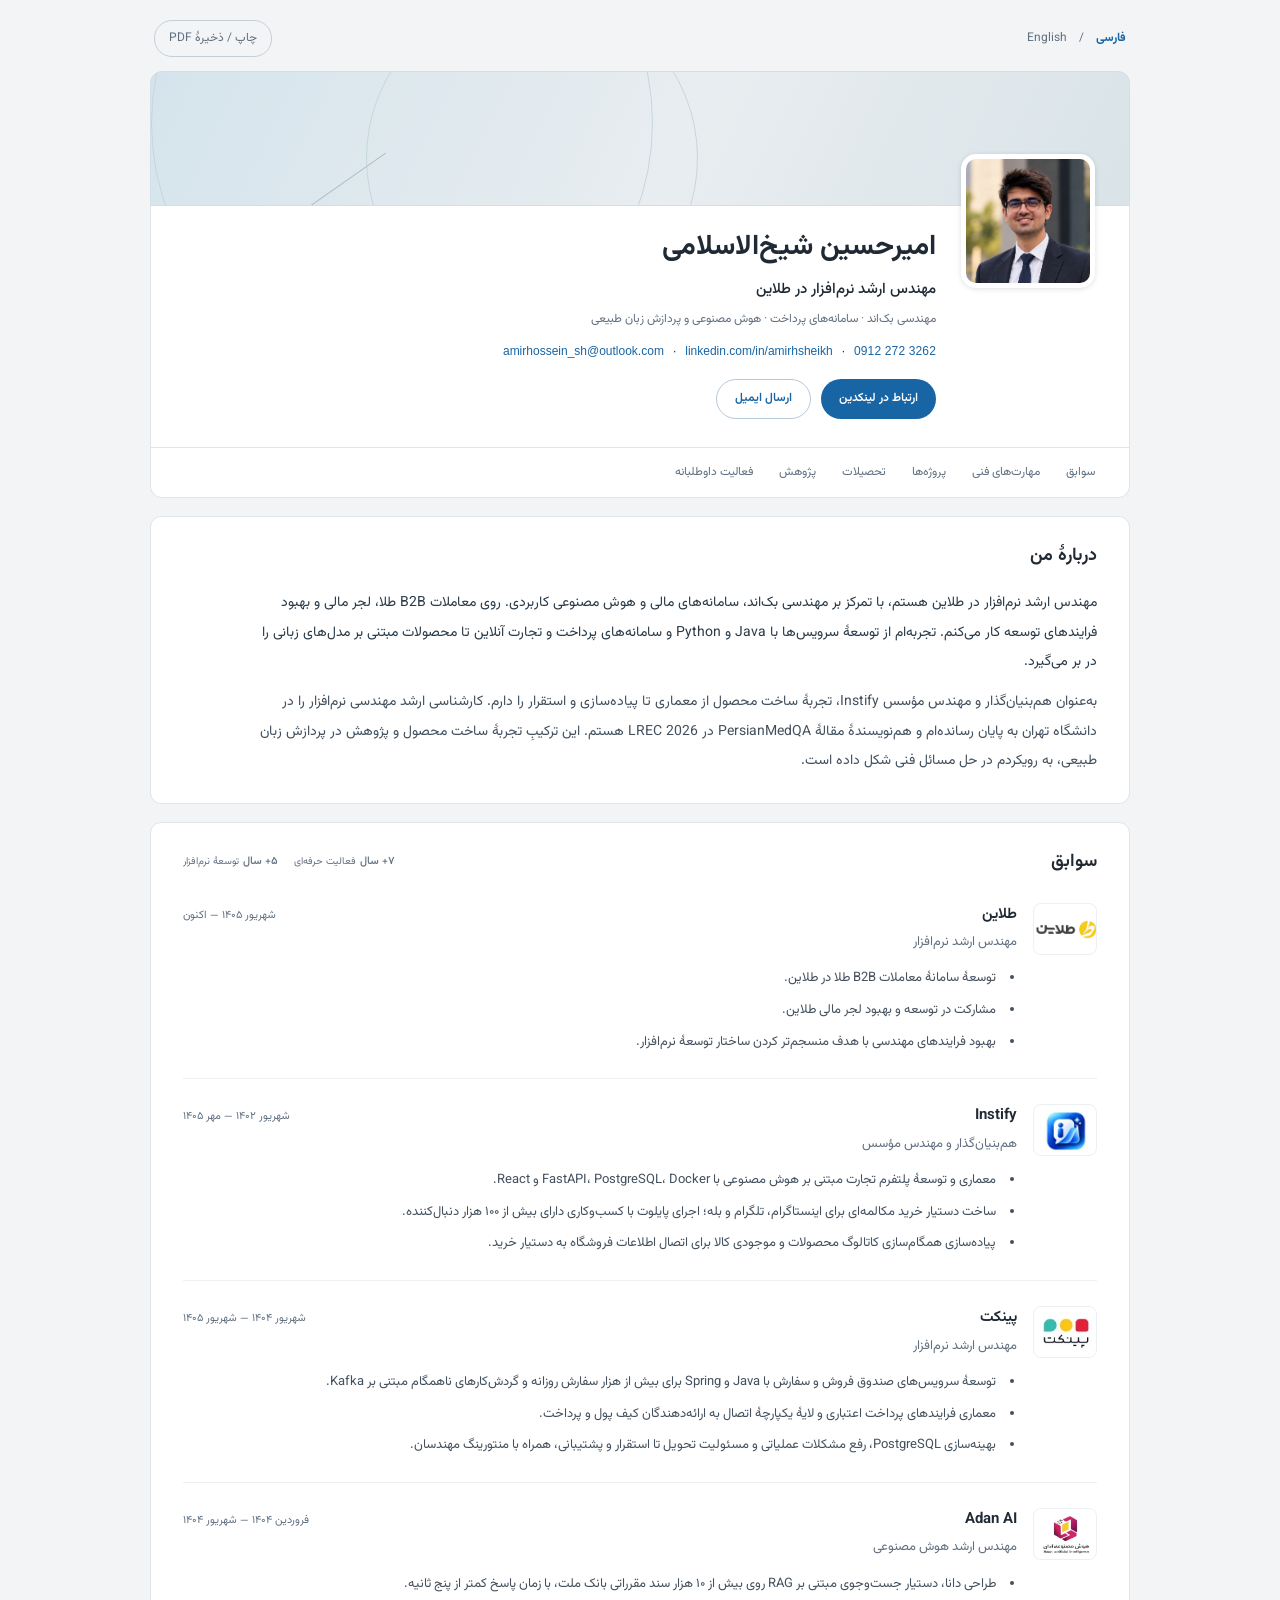
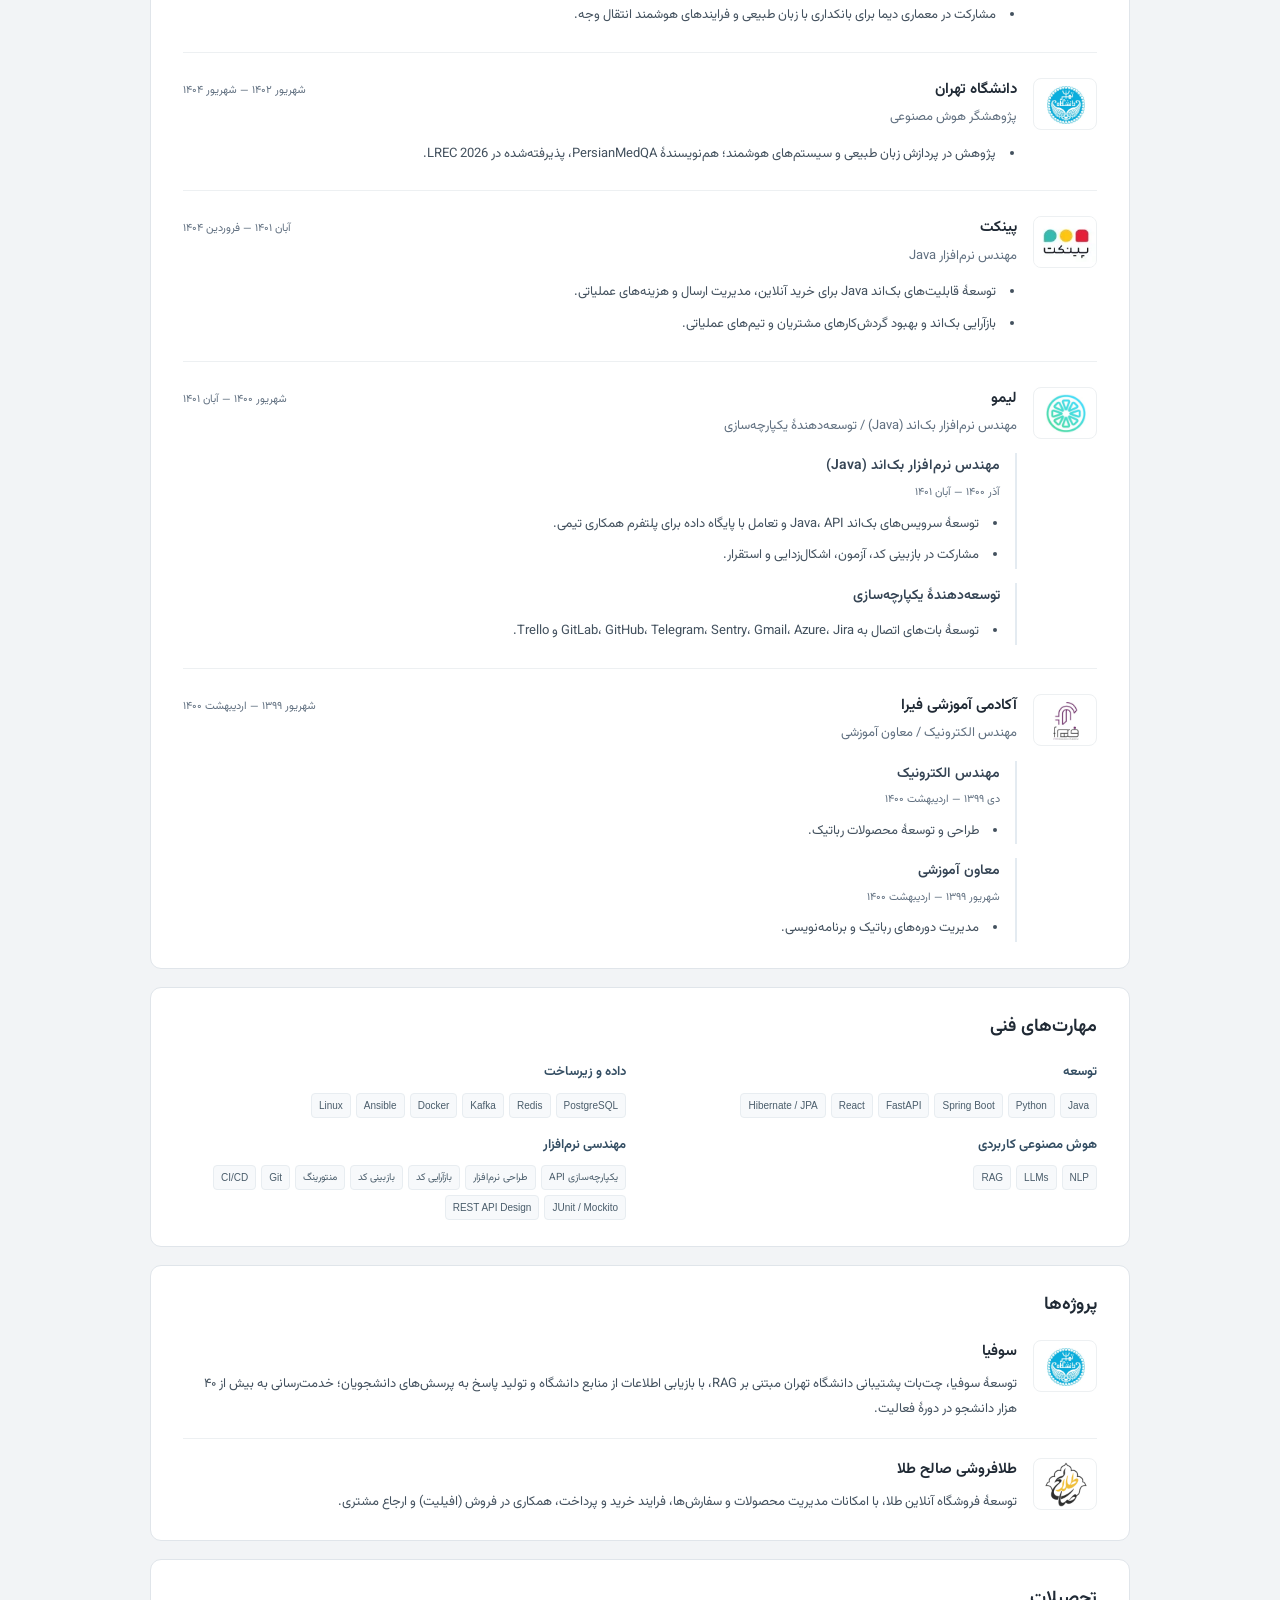
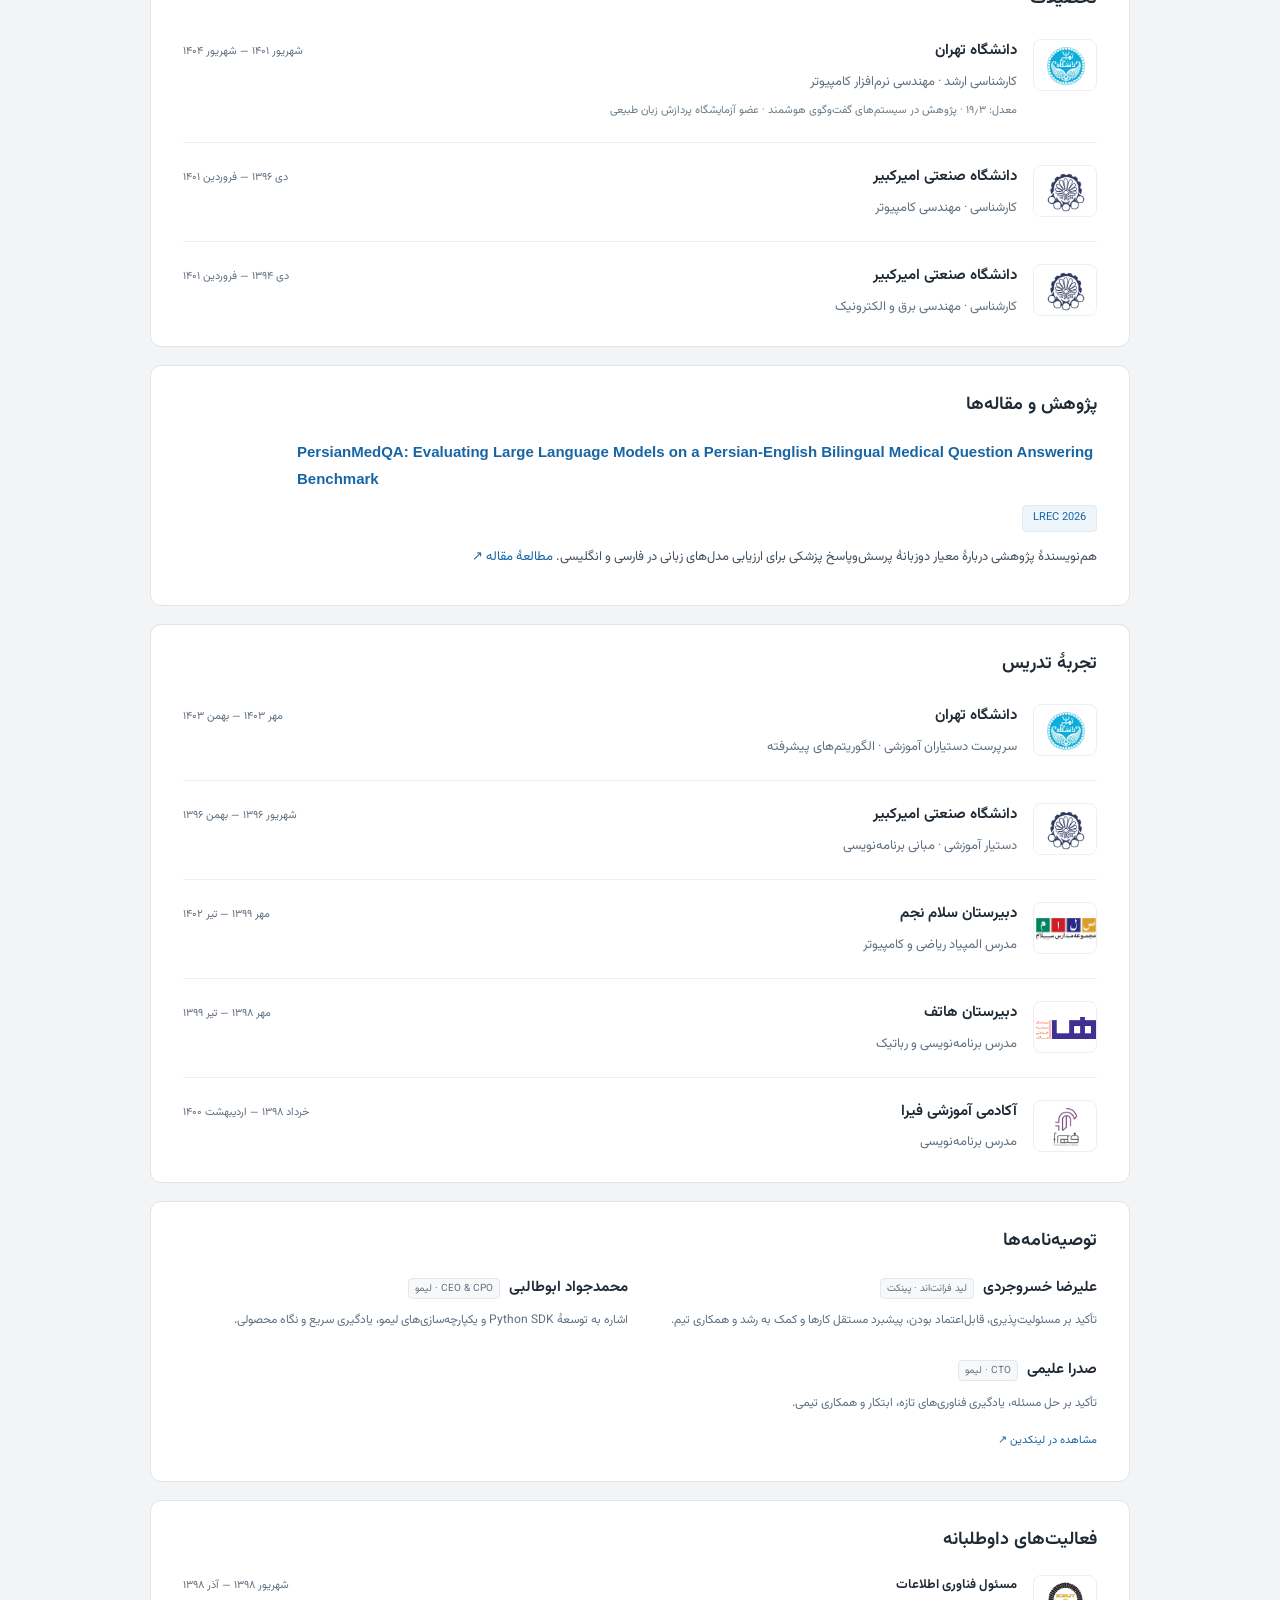
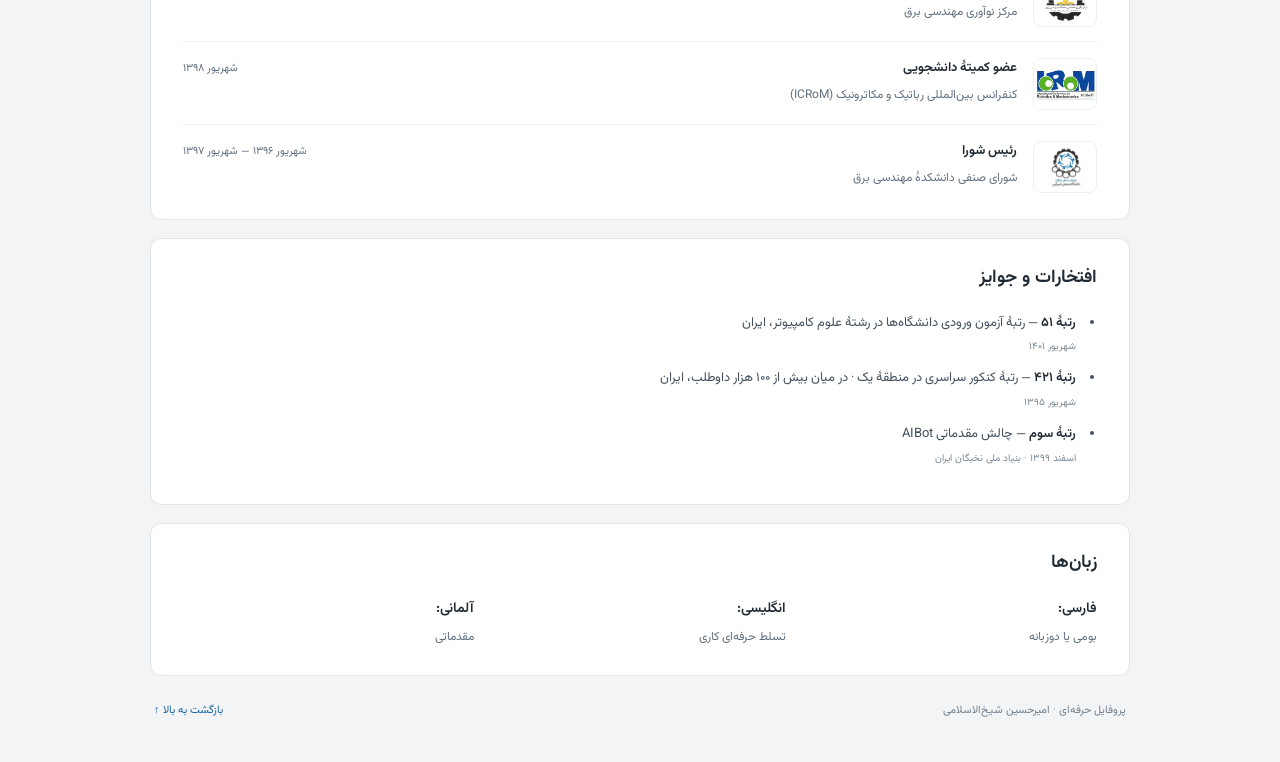
==== commit 90347db7: "Reorder profile sections and align navigation" ====
--- a/fa/index.html
+++ b/fa/index.html
@@ -41,17 +41,17 @@
 <div class="resume">
 <div class="profile-cover" aria-hidden="true"><span></span></div>
 <header class="resume-header with-portrait"><div class="portrait-frame"><img class="portrait" src="../assets/images/portrait.png" alt="تصویر امیرحسین شیخ‌الاسلامی" width="1086" height="1448" fetchpriority="high"></div><div class="identity"><h1>امیرحسین شیخ‌الاسلامی</h1><p class="subtitle">مهندس ارشد نرم‌افزار در طلاین</p><p class="profile-tagline">مهندسی بک‌اند · سامانه‌های پرداخت · هوش مصنوعی و پردازش زبان طبیعی</p><address><a href="mailto:amirhossein_sh@outlook.com" dir="ltr">amirhossein_sh@outlook.com</a><span aria-hidden="true"> · </span><a href="https://www.linkedin.com/in/amirhsheikh/" dir="ltr" target="_blank" rel="me noopener noreferrer">linkedin.com/in/amirhsheikh</a><span aria-hidden="true"> · </span><a class="phone-link" href="tel:+989122723262" dir="ltr">0912 272 3262</a></address><div class="profile-actions"><a class="primary-action" href="https://www.linkedin.com/in/amirhsheikh/" target="_blank" rel="noopener noreferrer">ارتباط در لینکدین</a><a class="secondary-action" href="mailto:amirhossein_sh@outlook.com">ارسال ایمیل</a></div></div></header>
-<nav class="section-nav" aria-label="بخش‌های پروفایل"><a href="#experience">سوابق</a><a href="#education">تحصیلات</a><a href="#research">پژوهش</a><a href="#skills">مهارت‌های فنی</a><a href="#projects">پروژه‌ها</a><a href="#volunteering">فعالیت داوطلبانه</a></nav>
+<nav class="section-nav" aria-label="بخش‌های پروفایل"><a href="#experience">سوابق</a><a href="#skills">مهارت‌های فنی</a><a href="#projects">پروژه‌ها</a><a href="#education">تحصیلات</a><a href="#research">پژوهش</a><a href="#volunteering">فعالیت داوطلبانه</a></nav>
 <main id="main">
 <section aria-labelledby="summary"><h2 id="summary">دربارهٔ من</h2><div class="about-copy"><p>مهندس ارشد نرم‌افزار در طلاین هستم، با تمرکز بر مهندسی بک‌اند، سامانه‌های مالی و هوش مصنوعی کاربردی. روی معاملات B2B طلا، لجر مالی و بهبود فرایندهای توسعه کار می‌کنم. تجربه‌ام از توسعهٔ سرویس‌ها با Java و Python و سامانه‌های پرداخت و تجارت آنلاین تا محصولات مبتنی بر مدل‌های زبانی را در بر می‌گیرد.</p><p>به‌عنوان هم‌بنیان‌گذار و مهندس مؤسس Instify، تجربهٔ ساخت محصول از معماری تا پیاده‌سازی و استقرار را دارم. کارشناسی ارشد مهندسی نرم‌افزار را در دانشگاه تهران به پایان رسانده‌ام و هم‌نویسندهٔ مقالهٔ PersianMedQA در LREC 2026 هستم. این ترکیبِ تجربهٔ ساخت محصول و پژوهش در پردازش زبان طبیعی، به رویکردم در حل مسائل فنی شکل داده است.</p></div></section>
 <section aria-labelledby="experience"><div class="experience-heading"><h2 id="experience">سوابق</h2><div class="experience-highlights" aria-label="سابقهٔ فعالیت"><div class="experience-metric" title="از ۱۳۹۸ تا امروز"><strong data-experience-start="2019-06" data-years-pattern="{years}+ سال">۷+ سال</strong><span>فعالیت حرفه‌ای</span></div><div class="experience-metric" title="از ۱۴۰۰ تا امروز"><strong data-experience-start="2021-09" data-years-pattern="{years}+ سال">۵+ سال</strong><span>توسعهٔ نرم‌افزار</span></div></div></div><article class="entry career-entry has-logo"><span class="logo-frame logo-taline"><img class="company-logo" src="../assets/images/taline.webp" alt="" width="64" height="52" loading="lazy" decoding="async"></span><div class="entry-content"><div class="entry-head"><h3><a class="reference-link" href="https://taline.ir/" target="_blank" rel="noopener noreferrer">طلاین</a></h3><p class="date">شهریور ۱۴۰۵ — اکنون</p></div><p class="position">مهندس ارشد نرم‌افزار</p><ul><li>توسعهٔ سامانهٔ معاملات B2B طلا در طلاین.</li><li>مشارکت در توسعه و بهبود لجر مالی طلاین.</li><li>بهبود فرایندهای مهندسی با هدف منسجم‌تر کردن ساختار توسعهٔ نرم‌افزار.</li></ul></div></article><article class="entry career-entry has-logo"><span class="logo-frame logo-instify"><img class="company-logo" src="../assets/images/instify.webp" alt="" width="64" height="52" loading="lazy" decoding="async"></span><div class="entry-content"><div class="entry-head"><h3><a class="reference-link" href="https://instify.app/" target="_blank" rel="noopener noreferrer">Instify</a></h3><p class="date">شهریور ۱۴۰۲ — مهر ۱۴۰۵</p></div><p class="position">هم‌بنیان‌گذار و مهندس مؤسس</p><ul><li>معماری و توسعهٔ پلتفرم تجارت مبتنی بر هوش مصنوعی با FastAPI، PostgreSQL، Docker و React.</li><li>ساخت دستیار خرید مکالمه‌ای برای اینستاگرام، تلگرام و بله؛ اجرای پایلوت با کسب‌وکاری دارای بیش از ۱۰۰ هزار دنبال‌کننده.</li><li>پیاده‌سازی همگام‌سازی کاتالوگ محصولات و موجودی کالا برای اتصال اطلاعات فروشگاه به دستیار خرید.</li></ul></div></article><article class="entry career-entry has-logo"><span class="logo-frame logo-pinket"><img class="company-logo" src="../assets/images/pinket.webp" alt="" width="64" height="52" loading="lazy" decoding="async"></span><div class="entry-content"><div class="entry-head"><h3><a class="reference-link" href="https://pinket.com/" target="_blank" rel="noopener noreferrer">پینکت</a></h3><p class="date">شهریور ۱۴۰۴ — شهریور ۱۴۰۵</p></div><p class="position">مهندس ارشد نرم‌افزار</p><ul><li>توسعهٔ سرویس‌های صندوق فروش و سفارش با Java و Spring برای بیش از هزار سفارش روزانه و گردش‌کارهای ناهمگام مبتنی بر Kafka.</li><li>معماری فرایندهای پرداخت اعتباری و لایهٔ یکپارچهٔ اتصال به ارائه‌دهندگان کیف پول و پرداخت.</li><li>بهینه‌سازی PostgreSQL، رفع مشکلات عملیاتی و مسئولیت تحویل تا استقرار و پشتیبانی، همراه با منتورینگ مهندسان.</li></ul></div></article><article class="entry career-entry has-logo"><span class="logo-frame logo-adan"><img class="company-logo" src="../assets/images/adan.webp" alt="" width="64" height="52" loading="lazy" decoding="async"></span><div class="entry-content"><div class="entry-head"><h3><a class="reference-link" href="https://adanai.ir/" target="_blank" rel="noopener noreferrer">Adan AI</a></h3><p class="date">فروردین ۱۴۰۴ — شهریور ۱۴۰۴</p></div><p class="position">مهندس ارشد هوش مصنوعی</p><ul><li>طراحی دانا، دستیار جست‌وجوی مبتنی بر RAG روی بیش از ۱۰ هزار سند مقرراتی بانک ملت، با زمان پاسخ کمتر از پنج ثانیه.</li><li>مشارکت در معماری دیما برای بانکداری با زبان طبیعی و فرایندهای هوشمند انتقال وجه.</li></ul></div></article><article class="entry career-entry has-logo"><span class="logo-frame logo-ut"><img class="company-logo" src="../assets/images/ut.webp" alt="" width="64" height="52" loading="lazy" decoding="async"></span><div class="entry-content"><div class="entry-head"><h3><a class="reference-link" href="https://ut.ac.ir/" target="_blank" rel="noopener noreferrer">دانشگاه تهران</a></h3><p class="date">شهریور ۱۴۰۲ — شهریور ۱۴۰۴</p></div><p class="position">پژوهشگر هوش مصنوعی</p><ul><li>پژوهش در پردازش زبان طبیعی و سیستم‌های هوشمند؛ هم‌نویسندهٔ PersianMedQA، پذیرفته‌شده در LREC 2026.</li></ul></div></article><article class="entry career-entry has-logo"><span class="logo-frame logo-pinket"><img class="company-logo" src="../assets/images/pinket.webp" alt="" width="64" height="52" loading="lazy" decoding="async"></span><div class="entry-content"><div class="entry-head"><h3><a class="reference-link" href="https://pinket.com/" target="_blank" rel="noopener noreferrer">پینکت</a></h3><p class="date">آبان ۱۴۰۱ — فروردین ۱۴۰۴</p></div><p class="position">مهندس نرم‌افزار Java</p><ul><li>توسعهٔ قابلیت‌های بک‌اند Java برای خرید آنلاین، مدیریت ارسال و هزینه‌های عملیاتی.</li><li>بازآرایی بک‌اند و بهبود گردش‌کارهای مشتریان و تیم‌های عملیاتی.</li></ul></div></article><article class="entry career-entry has-logo"><span class="logo-frame logo-limoo"><img class="company-logo" src="../assets/images/limoo.webp" alt="" width="64" height="52" loading="lazy" decoding="async"></span><div class="entry-content"><div class="entry-head"><h3><a class="reference-link" href="https://www.linkedin.com/company/limoo-im/" target="_blank" rel="noopener noreferrer">لیمو</a></h3><p class="date">شهریور ۱۴۰۰ — آبان ۱۴۰۱</p></div><p class="position">مهندس نرم‌افزار بک‌اند (Java) / توسعه‌دهندهٔ یکپارچه‌سازی</p><div class="subrole"><h4>مهندس نرم‌افزار بک‌اند (Java)</h4><p class="subrole-date">آذر ۱۴۰۰ — آبان ۱۴۰۱</p><ul><li>توسعهٔ سرویس‌های بک‌اند Java، API و تعامل با پایگاه داده برای پلتفرم همکاری تیمی.</li><li>مشارکت در بازبینی کد، آزمون، اشکال‌زدایی و استقرار.</li></ul></div><div class="subrole"><h4>توسعه‌دهندهٔ یکپارچه‌سازی</h4><ul><li>توسعهٔ بات‌های اتصال به GitLab، GitHub، Telegram، Sentry، Gmail، Azure، Jira و Trello.</li></ul></div></div></article><article class="entry career-entry has-logo"><span class="logo-frame logo-fira"><img class="company-logo" src="../assets/images/fira.webp" alt="" width="64" height="52" loading="lazy" decoding="async"></span><div class="entry-content"><div class="entry-head"><h3><a class="reference-link" href="https://firaedu.ir/" target="_blank" rel="noopener noreferrer">آکادمی آموزشی فیرا</a></h3><p class="date">شهریور ۱۳۹۹ — اردیبهشت ۱۴۰۰</p></div><p class="position">مهندس الکترونیک / معاون آموزشی</p><div class="subrole"><h4>مهندس الکترونیک</h4><p class="subrole-date">دی ۱۳۹۹ — اردیبهشت ۱۴۰۰</p><ul><li>طراحی و توسعهٔ محصولات رباتیک.</li></ul></div><div class="subrole"><h4>معاون آموزشی</h4><p class="subrole-date">شهریور ۱۳۹۹ — اردیبهشت ۱۴۰۰</p><ul><li>مدیریت دوره‌های رباتیک و برنامه‌نویسی.</li></ul></div></div></article></section>
+<section aria-labelledby="skills"><h2 id="skills">مهارت‌های فنی</h2><div class="skill-grid"><article class="skill-card"><h3>توسعه</h3><ul class="skill-tags"><li lang="en" dir="ltr">Java</li><li lang="en" dir="ltr">Python</li><li lang="en" dir="ltr">Spring Boot</li><li lang="en" dir="ltr">FastAPI</li><li lang="en" dir="ltr">React</li><li lang="en" dir="ltr">Hibernate / JPA</li></ul></article><article class="skill-card"><h3>داده و زیرساخت</h3><ul class="skill-tags"><li lang="en" dir="ltr">PostgreSQL</li><li lang="en" dir="ltr">Redis</li><li lang="en" dir="ltr">Kafka</li><li lang="en" dir="ltr">Docker</li><li lang="en" dir="ltr">Ansible</li><li lang="en" dir="ltr">Linux</li></ul></article><article class="skill-card"><h3>هوش مصنوعی کاربردی</h3><ul class="skill-tags"><li lang="en" dir="ltr">NLP</li><li lang="en" dir="ltr">LLMs</li><li lang="en" dir="ltr">RAG</li></ul></article><article class="skill-card"><h3>مهندسی نرم‌افزار</h3><ul class="skill-tags"><li lang="fa" dir="rtl">یکپارچه‌سازی API</li><li lang="fa" dir="rtl">طراحی نرم‌افزار</li><li lang="fa" dir="rtl">بازآرایی کد</li><li lang="fa" dir="rtl">بازبینی کد</li><li lang="fa" dir="rtl">منتورینگ</li><li lang="en" dir="ltr">Git</li><li lang="en" dir="ltr">CI/CD</li><li lang="en" dir="ltr">JUnit / Mockito</li><li lang="en" dir="ltr">REST API Design</li></ul></article></div></section>
 <section aria-labelledby="projects"><h2 id="projects">پروژه‌ها</h2><div class="portfolio-projects"><article class="entry has-logo project-entry"><span class="logo-frame logo-ut"><img class="company-logo" src="../assets/images/ut.webp" alt="" width="64" height="52" loading="lazy" decoding="async"></span><div class="entry-content"><h3><a class="reference-link" href="https://ut.ac.ir/" target="_blank" rel="noopener noreferrer">سوفیا</a></h3><p>توسعهٔ سوفیا، چت‌بات پشتیبانی دانشگاه تهران مبتنی بر RAG، با بازیابی اطلاعات از منابع دانشگاه و تولید پاسخ به پرسش‌های دانشجویان؛ خدمت‌رسانی به بیش از ۴۰ هزار دانشجو در دورهٔ فعالیت.</p></div></article><article class="entry has-logo project-entry"><span class="logo-frame logo-saleh-tala"><img class="company-logo" src="../assets/images/saleh-tala.png" alt="" width="64" height="52" loading="lazy" decoding="async"></span><div class="entry-content"><h3><a class="reference-link" href="https://salehtala.mooai.ir/" target="_blank" rel="noopener noreferrer">طلافروشی صالح طلا</a></h3><p>توسعهٔ فروشگاه آنلاین طلا، با امکانات مدیریت محصولات و سفارش‌ها، فرایند خرید و پرداخت، همکاری در فروش (افیلیت) و ارجاع مشتری.</p></div></article></div></section>
-<section aria-labelledby="skills"><h2 id="skills">مهارت‌های فنی</h2><div class="skill-grid"><article class="skill-card"><h3>توسعه</h3><ul class="skill-tags"><li lang="en" dir="ltr">Java</li><li lang="en" dir="ltr">Python</li><li lang="en" dir="ltr">Spring Boot</li><li lang="en" dir="ltr">FastAPI</li><li lang="en" dir="ltr">React</li><li lang="en" dir="ltr">Hibernate / JPA</li></ul></article><article class="skill-card"><h3>داده و زیرساخت</h3><ul class="skill-tags"><li lang="en" dir="ltr">PostgreSQL</li><li lang="en" dir="ltr">Redis</li><li lang="en" dir="ltr">Kafka</li><li lang="en" dir="ltr">Docker</li><li lang="en" dir="ltr">Ansible</li><li lang="en" dir="ltr">Linux</li></ul></article><article class="skill-card"><h3>هوش مصنوعی کاربردی</h3><ul class="skill-tags"><li lang="en" dir="ltr">NLP</li><li lang="en" dir="ltr">LLMs</li><li lang="en" dir="ltr">RAG</li></ul></article><article class="skill-card"><h3>مهندسی نرم‌افزار</h3><ul class="skill-tags"><li lang="fa" dir="rtl">یکپارچه‌سازی API</li><li lang="fa" dir="rtl">طراحی نرم‌افزار</li><li lang="fa" dir="rtl">بازآرایی کد</li><li lang="fa" dir="rtl">بازبینی کد</li><li lang="fa" dir="rtl">منتورینگ</li><li lang="en" dir="ltr">Git</li><li lang="en" dir="ltr">CI/CD</li><li lang="en" dir="ltr">JUnit / Mockito</li><li lang="en" dir="ltr">REST API Design</li></ul></article></div></section>
 <section aria-labelledby="education"><h2 id="education">تحصیلات</h2><article class="entry education-entry has-logo"><span class="logo-frame logo-ut"><img class="company-logo" src="../assets/images/ut.webp" alt="" width="64" height="52" loading="lazy" decoding="async"></span><div class="entry-content"><div class="entry-head"><h3><a class="reference-link" href="https://ut.ac.ir/" target="_blank" rel="noopener noreferrer">دانشگاه تهران</a></h3><span class="date">شهریور ۱۴۰۱ — شهریور ۱۴۰۴</span></div><p>کارشناسی ارشد · مهندسی نرم‌افزار کامپیوتر</p><p class="academic-note">معدل: ۱۹٫۳ · پژوهش در سیستم‌های گفت‌وگوی هوشمند · عضو آزمایشگاه پردازش زبان طبیعی</p></div></article><article class="entry education-entry has-logo"><span class="logo-frame logo-aut"><img class="company-logo" src="../assets/images/aut.webp" alt="" width="64" height="52" loading="lazy" decoding="async"></span><div class="entry-content"><div class="entry-head"><h3><a class="reference-link" href="https://aut.ac.ir/" target="_blank" rel="noopener noreferrer">دانشگاه صنعتی امیرکبیر</a></h3><span class="date">دی ۱۳۹۶ — فروردین ۱۴۰۱</span></div><p>کارشناسی · مهندسی کامپیوتر</p></div></article><article class="entry education-entry has-logo"><span class="logo-frame logo-aut"><img class="company-logo" src="../assets/images/aut.webp" alt="" width="64" height="52" loading="lazy" decoding="async"></span><div class="entry-content"><div class="entry-head"><h3><a class="reference-link" href="https://aut.ac.ir/" target="_blank" rel="noopener noreferrer">دانشگاه صنعتی امیرکبیر</a></h3><span class="date">دی ۱۳۹۴ — فروردین ۱۴۰۱</span></div><p>کارشناسی · مهندسی برق و الکترونیک</p></div></article></section>
 <section aria-labelledby="research"><h2 id="research">پژوهش و مقاله‌ها</h2><article class="entry publication"><h3 lang="en" dir="ltr"><a href="https://arxiv.org/abs/2506.00250" target="_blank" rel="noopener noreferrer">PersianMedQA: Evaluating Large Language Models on a Persian-English Bilingual Medical Question Answering Benchmark</a></h3><p class="venue" dir="ltr">LREC 2026</p><p>هم‌نویسندهٔ پژوهشی دربارهٔ معیار دوزبانهٔ پرسش‌وپاسخ پزشکی برای ارزیابی مدل‌های زبانی در فارسی و انگلیسی. <a href="https://arxiv.org/abs/2506.00250" target="_blank" rel="noopener noreferrer">مطالعهٔ مقاله ↗</a></p></article></section>
 <section aria-labelledby="teaching"><h2 id="teaching">تجربهٔ تدریس</h2><div class="teaching-list"><article class="entry education-entry has-logo teaching-entry"><span class="logo-frame logo-ut"><img class="company-logo" src="../assets/images/ut.webp" alt="" width="64" height="52" loading="lazy" decoding="async"></span><div class="entry-content"><div class="entry-head"><h3><a class="reference-link" href="https://ut.ac.ir/" target="_blank" rel="noopener noreferrer">دانشگاه تهران</a></h3><p class="date">مهر ۱۴۰۳ — بهمن ۱۴۰۳</p></div><p>سرپرست دستیاران آموزشی · الگوریتم‌های پیشرفته</p></div></article><article class="entry education-entry has-logo teaching-entry"><span class="logo-frame logo-aut"><img class="company-logo" src="../assets/images/aut.webp" alt="" width="64" height="52" loading="lazy" decoding="async"></span><div class="entry-content"><div class="entry-head"><h3><a class="reference-link" href="https://aut.ac.ir/" target="_blank" rel="noopener noreferrer">دانشگاه صنعتی امیرکبیر</a></h3><p class="date">شهریور ۱۳۹۶ — بهمن ۱۳۹۶</p></div><p>دستیار آموزشی · مبانی برنامه‌نویسی</p></div></article><article class="entry education-entry has-logo teaching-entry"><span class="logo-frame logo-salam"><img class="company-logo" src="../assets/images/salam.png" alt="" width="64" height="52" loading="lazy" decoding="async"></span><div class="entry-content"><div class="entry-head"><h3><a class="reference-link" href="https://salamsch.org/branches/najm-sagheb/" target="_blank" rel="noopener noreferrer">دبیرستان سلام نجم</a></h3><p class="date">مهر ۱۳۹۹ — تیر ۱۴۰۲</p></div><p>مدرس المپیاد ریاضی و کامپیوتر</p></div></article><article class="entry education-entry has-logo teaching-entry"><span class="logo-frame logo-hatef"><img class="company-logo" src="../assets/images/hatef.png" alt="" width="64" height="52" loading="lazy" decoding="async"></span><div class="entry-content"><div class="entry-head"><h3><a class="reference-link" href="https://hatefschool.ir/" target="_blank" rel="noopener noreferrer">دبیرستان هاتف</a></h3><p class="date">مهر ۱۳۹۸ — تیر ۱۳۹۹</p></div><p>مدرس برنامه‌نویسی و رباتیک</p></div></article><article class="entry education-entry has-logo teaching-entry"><span class="logo-frame logo-fira"><img class="company-logo" src="../assets/images/fira.webp" alt="" width="64" height="52" loading="lazy" decoding="async"></span><div class="entry-content"><div class="entry-head"><h3><a class="reference-link" href="https://firaedu.ir/" target="_blank" rel="noopener noreferrer">آکادمی آموزشی فیرا</a></h3><p class="date">خرداد ۱۳۹۸ — اردیبهشت ۱۴۰۰</p></div><p>مدرس برنامه‌نویسی</p></div></article></div></section>
+<section aria-labelledby="recommendations"><h2 id="recommendations">توصیه‌نامه‌ها</h2><div class="recommendations-list"><article><div class="recommender-heading"><h3><a class="reference-link" href="https://www.linkedin.com/in/alireza-khosrojerdi-11bb021b1/" target="_blank" rel="noopener noreferrer">علیرضا خسروجردی</a></h3><span class="role-badge" title="سمت در زمان ارائهٔ توصیه‌نامه">لید فرانت‌اند · پینکت</span></div><p>تأکید بر مسئولیت‌پذیری، قابل‌اعتماد بودن، پیشبرد مستقل کارها و کمک به رشد و همکاری تیم.</p></article><article><div class="recommender-heading"><h3><a class="reference-link" href="https://www.linkedin.com/in/mohammad-javad-aboutalebi/" target="_blank" rel="noopener noreferrer">محمدجواد ابوطالبی</a></h3><span class="role-badge" title="سمت در زمان ارائهٔ توصیه‌نامه">CEO &amp; CPO · لیمو</span></div><p>اشاره به توسعهٔ Python SDK و یکپارچه‌سازی‌های لیمو، یادگیری سریع و نگاه محصولی.</p></article><article><div class="recommender-heading"><h3><a class="reference-link" href="https://www.linkedin.com/in/sadra-alimi-7aa583171/" target="_blank" rel="noopener noreferrer">صدرا علیمی</a></h3><span class="role-badge" title="سمت در زمان ارائهٔ توصیه‌نامه">CTO · لیمو</span></div><p>تأکید بر حل مسئله، یادگیری فناوری‌های تازه، ابتکار و همکاری تیمی.</p></article></div><a class="section-source" href="https://www.linkedin.com/in/amirhsheikh/" target="_blank" rel="noopener noreferrer">مشاهده در لینکدین ↗</a></section>
 <section aria-labelledby="volunteering"><h2 id="volunteering">فعالیت‌های داوطلبانه</h2><div class="volunteer-list"><article class="volunteer-entry"><span class="logo-frame logo-icaut"><img class="company-logo" src="../assets/images/icaut.png" alt="" width="64" height="52" loading="lazy" decoding="async"></span><div><div class="entry-head"><h3>مسئول فناوری اطلاعات</h3><p class="date">شهریور ۱۳۹۸ — آذر ۱۳۹۸</p></div><p><a class="reference-link" href="https://aut.ac.ir/" target="_blank" rel="noopener noreferrer">مرکز نوآوری مهندسی برق</a></p></div></article><article class="volunteer-entry"><span class="logo-frame logo-icrom"><img class="company-logo" src="../assets/images/icrom.png" alt="" width="64" height="52" loading="lazy" decoding="async"></span><div><div class="entry-head"><h3>عضو کمیتهٔ دانشجویی</h3><p class="date">شهریور ۱۳۹۸</p></div><p><a class="reference-link" href="https://www.linkedin.com/company/icrom/" target="_blank" rel="noopener noreferrer">کنفرانس بین‌المللی رباتیک و مکاترونیک (ICRoM)</a></p></div></article><article class="volunteer-entry"><span class="logo-frame logo-council"><img class="company-logo" src="../assets/images/council.png" alt="" width="64" height="52" loading="lazy" decoding="async"></span><div><div class="entry-head"><h3>رئیس شورا</h3><p class="date">شهریور ۱۳۹۶ — شهریور ۱۳۹۷</p></div><p><a class="reference-link" href="https://aut.ac.ir/" target="_blank" rel="noopener noreferrer">شورای صنفی دانشکدهٔ مهندسی برق</a></p></div></article></div></section>
-<section aria-labelledby="recommendations"><h2 id="recommendations">توصیه‌نامه‌ها</h2><div class="recommendations-list"><article><div class="recommender-heading"><h3><a class="reference-link" href="https://www.linkedin.com/in/alireza-khosrojerdi-11bb021b1/" target="_blank" rel="noopener noreferrer">علیرضا خسروجردی</a></h3><span class="role-badge" title="سمت در زمان ارائهٔ توصیه‌نامه">لید فرانت‌اند · پینکت</span></div><p>تأکید بر مسئولیت‌پذیری، قابل‌اعتماد بودن، پیشبرد مستقل کارها و کمک به رشد و همکاری تیم.</p></article><article><div class="recommender-heading"><h3><a class="reference-link" href="https://www.linkedin.com/in/mohammad-javad-aboutalebi/" target="_blank" rel="noopener noreferrer">محمدجواد ابوطالبی</a></h3><span class="role-badge" title="سمت در زمان ارائهٔ توصیه‌نامه">CEO &amp; CPO · لیمو</span></div><p>اشاره به توسعهٔ Python SDK و یکپارچه‌سازی‌های لیمو، یادگیری سریع و نگاه محصولی.</p></article><article><div class="recommender-heading"><h3><a class="reference-link" href="https://www.linkedin.com/in/sadra-alimi-7aa583171/" target="_blank" rel="noopener noreferrer">صدرا علیمی</a></h3><span class="role-badge" title="سمت در زمان ارائهٔ توصیه‌نامه">CTO · لیمو</span></div><p>تأکید بر حل مسئله، یادگیری فناوری‌های تازه، ابتکار و همکاری تیمی.</p></article></div><a class="section-source" href="https://www.linkedin.com/in/amirhsheikh/" target="_blank" rel="noopener noreferrer">مشاهده در لینکدین ↗</a></section>
 <section aria-labelledby="honors"><h2 id="honors">افتخارات و جوایز</h2><ul class="honors"><li><div><strong>رتبهٔ ۵۱</strong> — رتبهٔ آزمون ورودی دانشگاه‌ها در رشتهٔ علوم کامپیوتر، ایران</div><span class="honor-date">شهریور ۱۴۰۱</span></li><li><div><strong>رتبهٔ ۴۲۱</strong> — رتبهٔ کنکور سراسری در منطقهٔ یک · در میان بیش از ۱۰۰ هزار داوطلب، ایران</div><span class="honor-date">شهریور ۱۳۹۵</span></li><li><div><strong>رتبهٔ سوم</strong> — چالش مقدماتی AIBot</div><span class="honor-date">اسفند ۱۳۹۹ · بنیاد ملی نخبگان ایران</span></li></ul></section>
 <section aria-labelledby="languages"><h2 id="languages">زبان‌ها</h2><ul class="languages-list"><li><strong>فارسی:</strong> بومی یا دوزبانه</li><li><strong>انگلیسی:</strong> تسلط حرفه‌ای کاری</li><li><strong>آلمانی:</strong> مقدماتی</li></ul></section>
 </main>
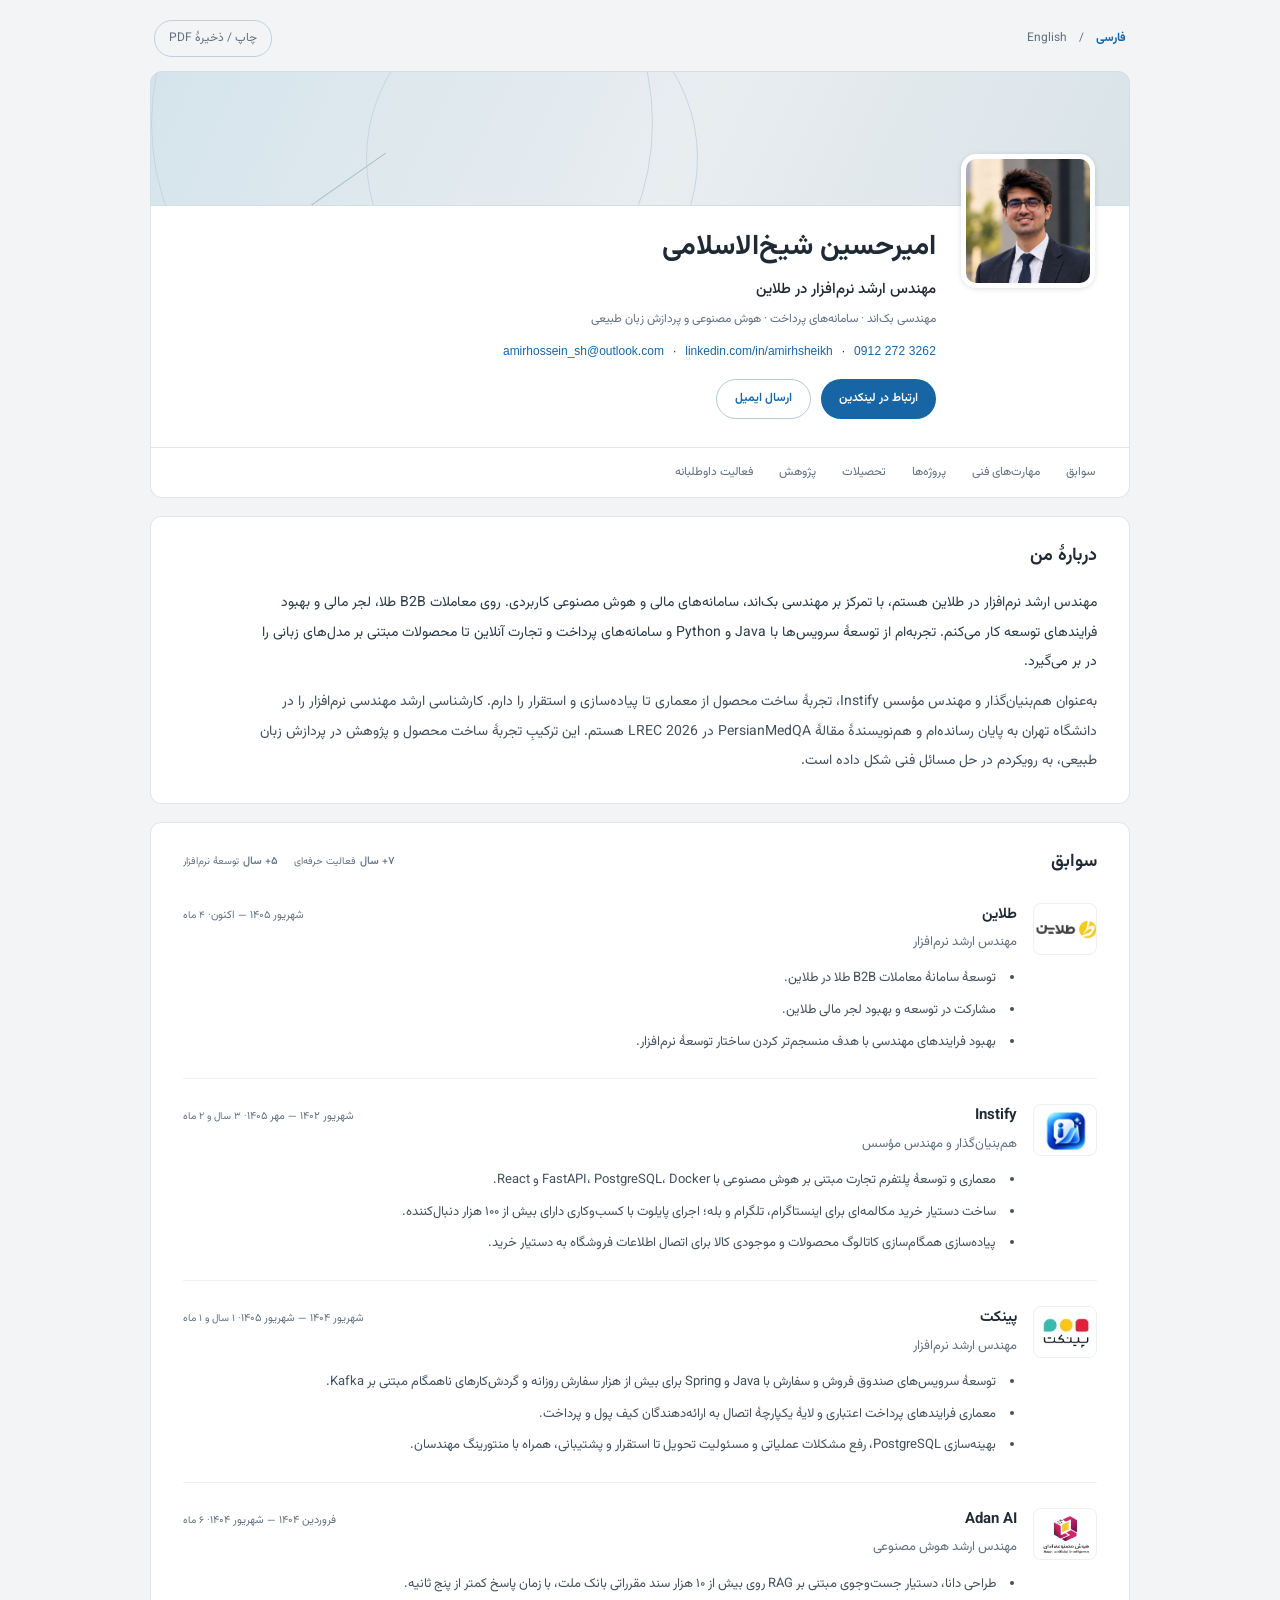
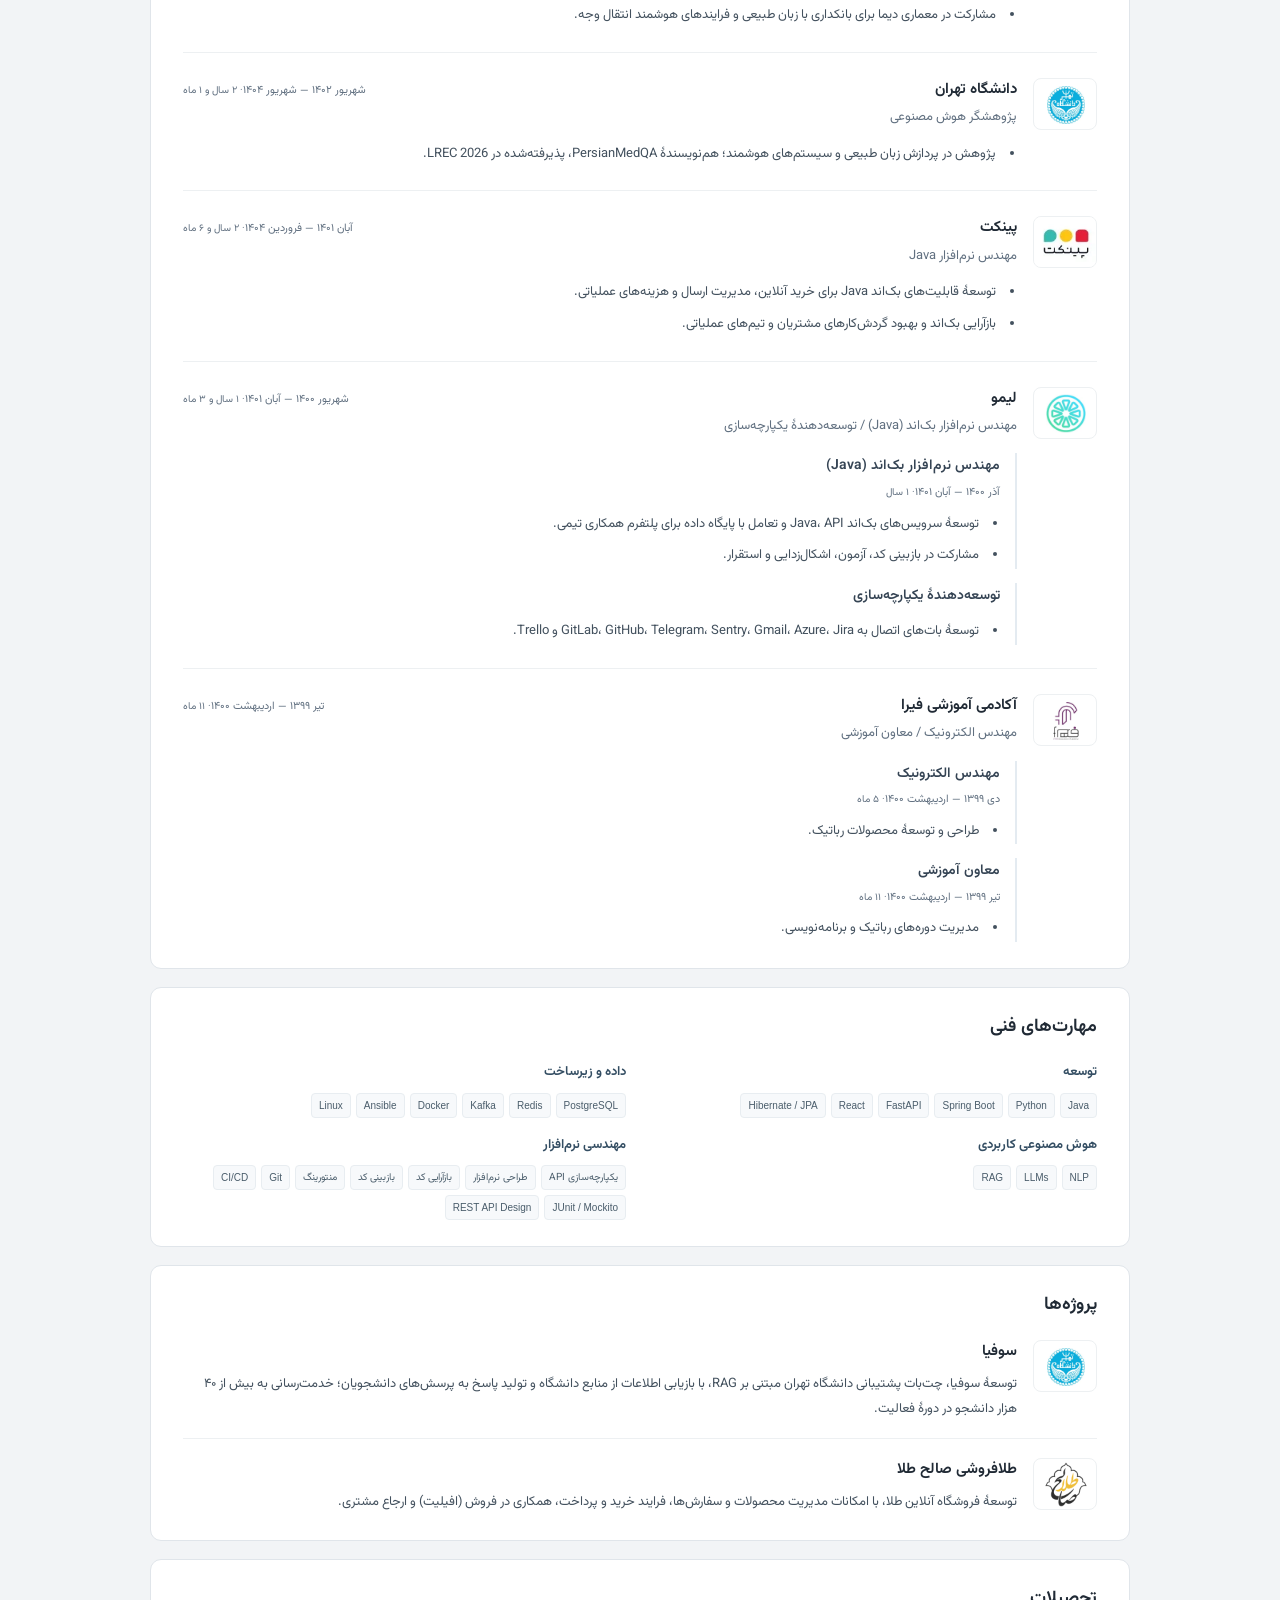
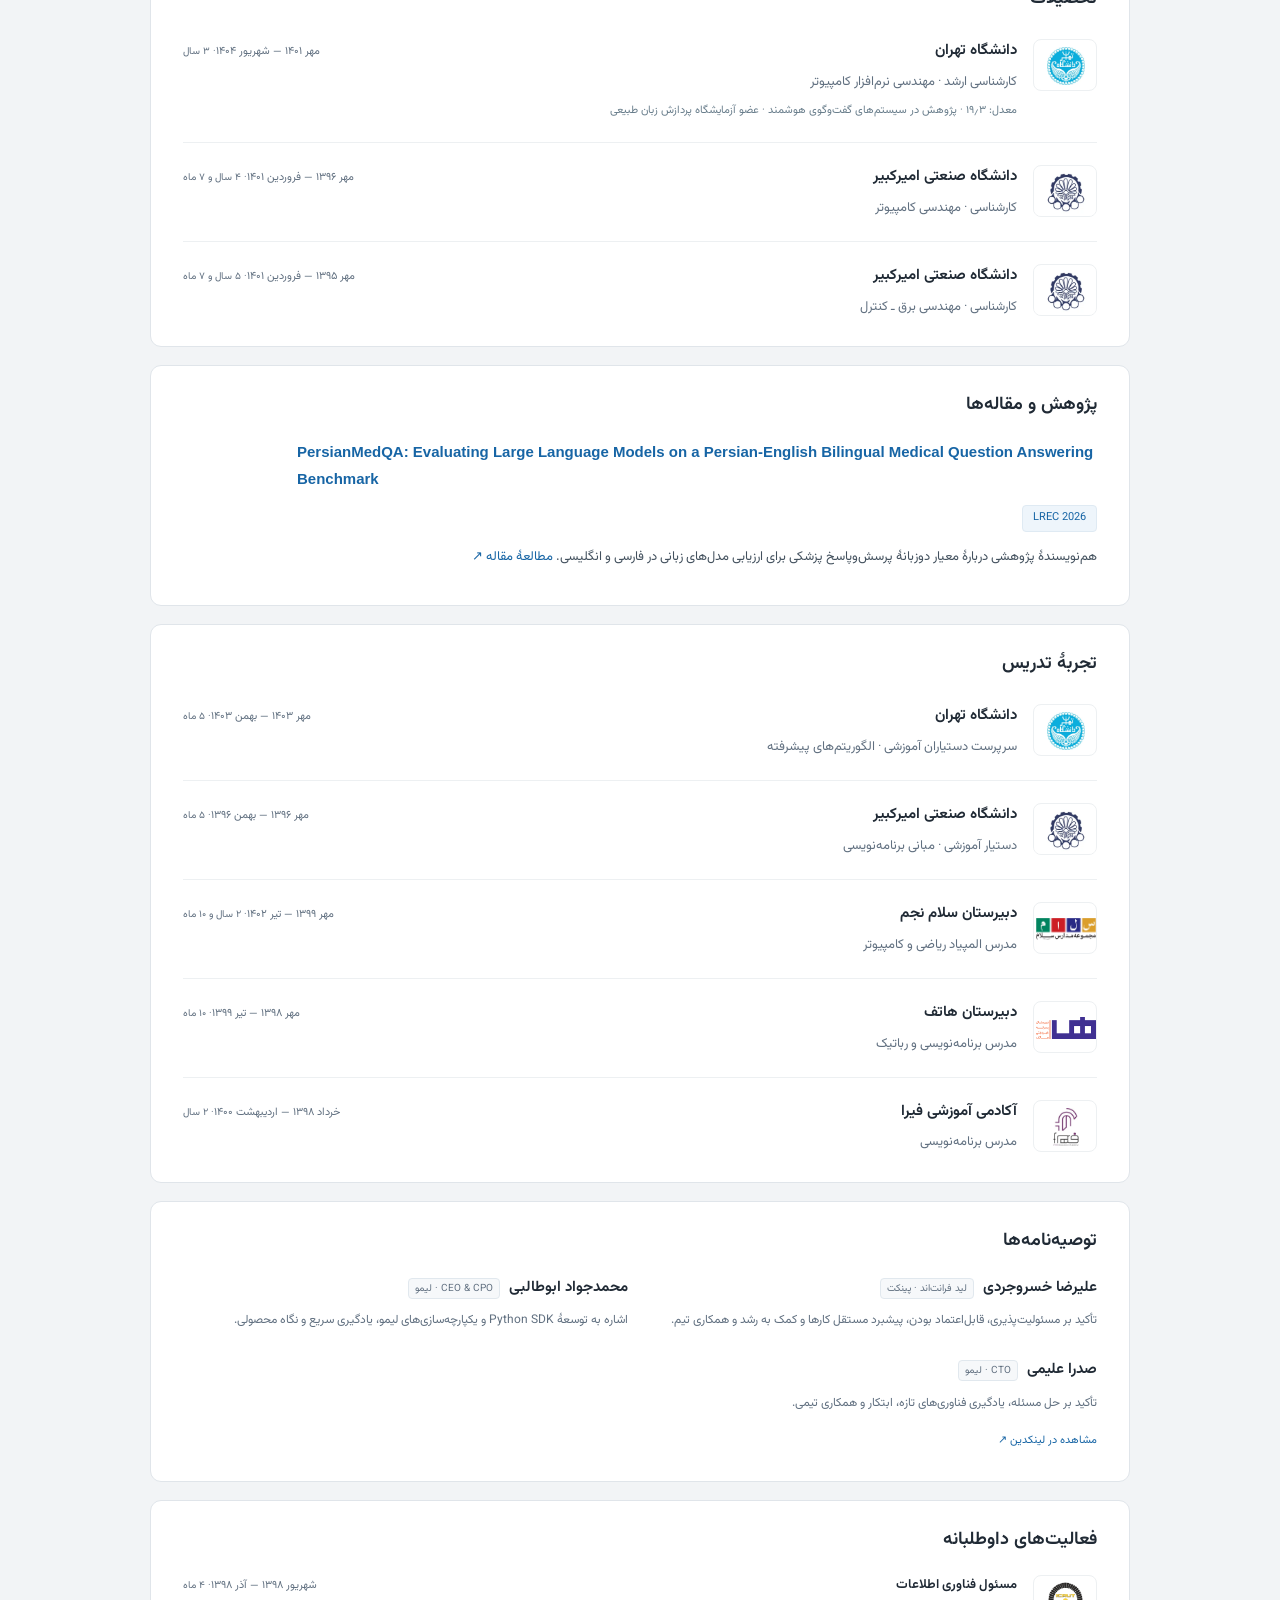
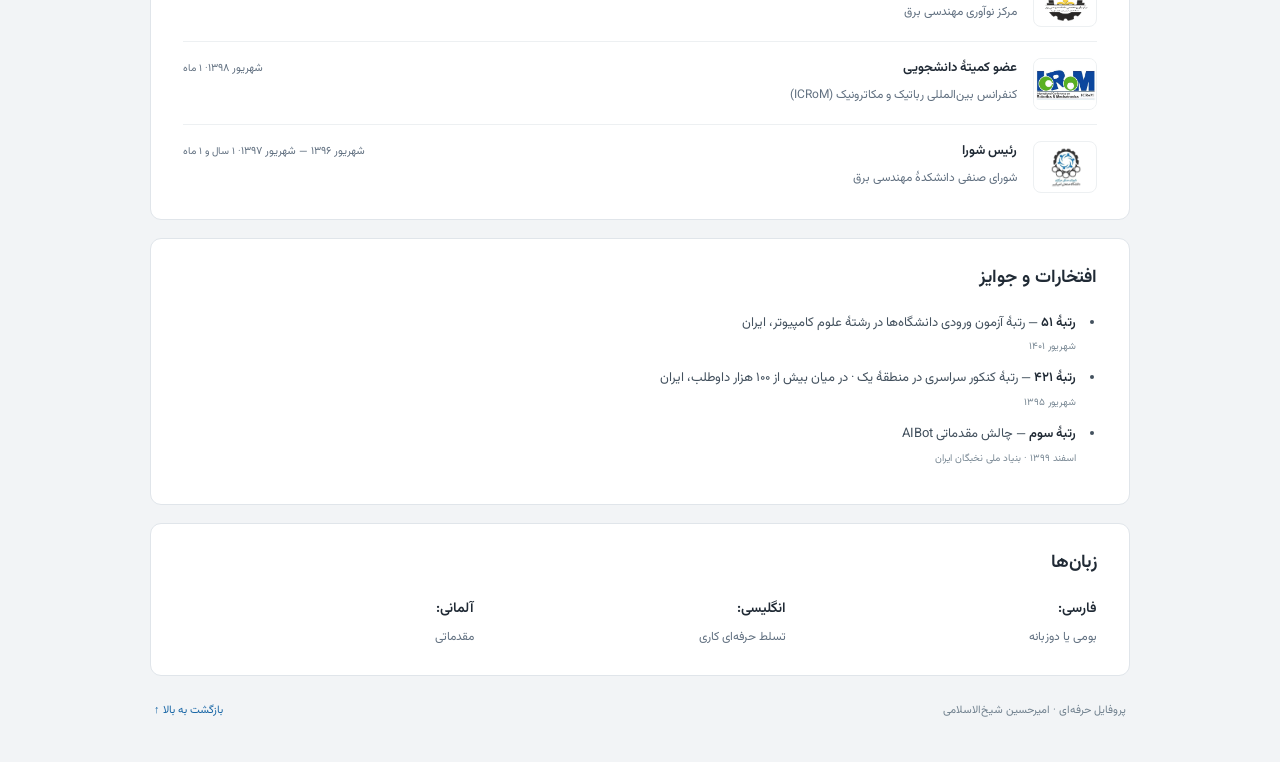
==== commit b1d0dc22: "Correct education dates and add localized experience durations" ====
--- a/fa/index.html
+++ b/fa/index.html
@@ -31,8 +31,8 @@
 <meta name="twitter:description" content="پروفایل حرفه‌ای امیرحسین شیخ‌الاسلامی، مهندس ارشد نرم‌افزار در طلاین؛ سوابق مهندسی بک‌اند، Java، Python، سامانه‌های پرداخت و هوش مصنوعی و پژوهش NLP.">
 <link rel="icon" href="../favicon.svg" type="image/svg+xml">
 <link rel="preload" href="../assets/fonts/Vazirmatn.woff2" as="font" type="font/woff2" crossorigin>
-<link rel="stylesheet" href="../styles.css?v=1e6eff40c34b">
-<script src="../app.js?v=2ff82f4004b2" defer></script>
+<link rel="stylesheet" href="../styles.css?v=31e98b9179a1">
+<script src="../app.js?v=076967bdc061" defer></script>
 <script type="application/ld+json">{"@context": "https://schema.org", "@type": "ProfilePage", "@id": "https://amirhsheikh.github.io/fa/#profile", "url": "https://amirhsheikh.github.io/fa/", "name": "امیرحسین شیخ‌الاسلامی | مهندس ارشد نرم‌افزار، بک‌اند و هوش مصنوعی", "inLanguage": "fa", "mainEntity": {"@type": "Person", "@id": "https://amirhsheikh.github.io/#person", "name": "Amirhossein Sheikholeslami", "alternateName": ["امیرحسین شیخ‌الاسلامی", "amirhsheikh"], "url": "https://amirhsheikh.github.io/", "jobTitle": "Senior Software Engineer", "worksFor": {"@type": "Organization", "name": "Taline", "url": "https://taline.ir/"}, "sameAs": ["https://www.linkedin.com/in/amirhsheikh/"], "alumniOf": [{"@type": "CollegeOrUniversity", "name": "University of Tehran", "url": "https://ut.ac.ir/"}, {"@type": "CollegeOrUniversity", "name": "Amirkabir University of Technology", "url": "https://aut.ac.ir/"}], "knowsAbout": ["Backend engineering", "Java", "Python", "Spring Boot", "PostgreSQL", "Kafka", "Payment systems", "Natural language processing", "Artificial intelligence"], "subjectOf": {"@type": "ScholarlyArticle", "name": "PersianMedQA: Evaluating Large Language Models on a Persian-English Bilingual Medical Question Answering Benchmark", "url": "https://arxiv.org/abs/2506.00250"}, "image": "https://amirhsheikh.github.io/assets/images/portrait.png"}}</script>
 </head>
 <body>
@@ -44,14 +44,14 @@
 <nav class="section-nav" aria-label="بخش‌های پروفایل"><a href="#experience">سوابق</a><a href="#skills">مهارت‌های فنی</a><a href="#projects">پروژه‌ها</a><a href="#education">تحصیلات</a><a href="#research">پژوهش</a><a href="#volunteering">فعالیت داوطلبانه</a></nav>
 <main id="main">
 <section aria-labelledby="summary"><h2 id="summary">دربارهٔ من</h2><div class="about-copy"><p>مهندس ارشد نرم‌افزار در طلاین هستم، با تمرکز بر مهندسی بک‌اند، سامانه‌های مالی و هوش مصنوعی کاربردی. روی معاملات B2B طلا، لجر مالی و بهبود فرایندهای توسعه کار می‌کنم. تجربه‌ام از توسعهٔ سرویس‌ها با Java و Python و سامانه‌های پرداخت و تجارت آنلاین تا محصولات مبتنی بر مدل‌های زبانی را در بر می‌گیرد.</p><p>به‌عنوان هم‌بنیان‌گذار و مهندس مؤسس Instify، تجربهٔ ساخت محصول از معماری تا پیاده‌سازی و استقرار را دارم. کارشناسی ارشد مهندسی نرم‌افزار را در دانشگاه تهران به پایان رسانده‌ام و هم‌نویسندهٔ مقالهٔ PersianMedQA در LREC 2026 هستم. این ترکیبِ تجربهٔ ساخت محصول و پژوهش در پردازش زبان طبیعی، به رویکردم در حل مسائل فنی شکل داده است.</p></div></section>
-<section aria-labelledby="experience"><div class="experience-heading"><h2 id="experience">سوابق</h2><div class="experience-highlights" aria-label="سابقهٔ فعالیت"><div class="experience-metric" title="از ۱۳۹۸ تا امروز"><strong data-experience-start="2019-06" data-years-pattern="{years}+ سال">۷+ سال</strong><span>فعالیت حرفه‌ای</span></div><div class="experience-metric" title="از ۱۴۰۰ تا امروز"><strong data-experience-start="2021-09" data-years-pattern="{years}+ سال">۵+ سال</strong><span>توسعهٔ نرم‌افزار</span></div></div></div><article class="entry career-entry has-logo"><span class="logo-frame logo-taline"><img class="company-logo" src="../assets/images/taline.webp" alt="" width="64" height="52" loading="lazy" decoding="async"></span><div class="entry-content"><div class="entry-head"><h3><a class="reference-link" href="https://taline.ir/" target="_blank" rel="noopener noreferrer">طلاین</a></h3><p class="date">شهریور ۱۴۰۵ — اکنون</p></div><p class="position">مهندس ارشد نرم‌افزار</p><ul><li>توسعهٔ سامانهٔ معاملات B2B طلا در طلاین.</li><li>مشارکت در توسعه و بهبود لجر مالی طلاین.</li><li>بهبود فرایندهای مهندسی با هدف منسجم‌تر کردن ساختار توسعهٔ نرم‌افزار.</li></ul></div></article><article class="entry career-entry has-logo"><span class="logo-frame logo-instify"><img class="company-logo" src="../assets/images/instify.webp" alt="" width="64" height="52" loading="lazy" decoding="async"></span><div class="entry-content"><div class="entry-head"><h3><a class="reference-link" href="https://instify.app/" target="_blank" rel="noopener noreferrer">Instify</a></h3><p class="date">شهریور ۱۴۰۲ — مهر ۱۴۰۵</p></div><p class="position">هم‌بنیان‌گذار و مهندس مؤسس</p><ul><li>معماری و توسعهٔ پلتفرم تجارت مبتنی بر هوش مصنوعی با FastAPI، PostgreSQL، Docker و React.</li><li>ساخت دستیار خرید مکالمه‌ای برای اینستاگرام، تلگرام و بله؛ اجرای پایلوت با کسب‌وکاری دارای بیش از ۱۰۰ هزار دنبال‌کننده.</li><li>پیاده‌سازی همگام‌سازی کاتالوگ محصولات و موجودی کالا برای اتصال اطلاعات فروشگاه به دستیار خرید.</li></ul></div></article><article class="entry career-entry has-logo"><span class="logo-frame logo-pinket"><img class="company-logo" src="../assets/images/pinket.webp" alt="" width="64" height="52" loading="lazy" decoding="async"></span><div class="entry-content"><div class="entry-head"><h3><a class="reference-link" href="https://pinket.com/" target="_blank" rel="noopener noreferrer">پینکت</a></h3><p class="date">شهریور ۱۴۰۴ — شهریور ۱۴۰۵</p></div><p class="position">مهندس ارشد نرم‌افزار</p><ul><li>توسعهٔ سرویس‌های صندوق فروش و سفارش با Java و Spring برای بیش از هزار سفارش روزانه و گردش‌کارهای ناهمگام مبتنی بر Kafka.</li><li>معماری فرایندهای پرداخت اعتباری و لایهٔ یکپارچهٔ اتصال به ارائه‌دهندگان کیف پول و پرداخت.</li><li>بهینه‌سازی PostgreSQL، رفع مشکلات عملیاتی و مسئولیت تحویل تا استقرار و پشتیبانی، همراه با منتورینگ مهندسان.</li></ul></div></article><article class="entry career-entry has-logo"><span class="logo-frame logo-adan"><img class="company-logo" src="../assets/images/adan.webp" alt="" width="64" height="52" loading="lazy" decoding="async"></span><div class="entry-content"><div class="entry-head"><h3><a class="reference-link" href="https://adanai.ir/" target="_blank" rel="noopener noreferrer">Adan AI</a></h3><p class="date">فروردین ۱۴۰۴ — شهریور ۱۴۰۴</p></div><p class="position">مهندس ارشد هوش مصنوعی</p><ul><li>طراحی دانا، دستیار جست‌وجوی مبتنی بر RAG روی بیش از ۱۰ هزار سند مقرراتی بانک ملت، با زمان پاسخ کمتر از پنج ثانیه.</li><li>مشارکت در معماری دیما برای بانکداری با زبان طبیعی و فرایندهای هوشمند انتقال وجه.</li></ul></div></article><article class="entry career-entry has-logo"><span class="logo-frame logo-ut"><img class="company-logo" src="../assets/images/ut.webp" alt="" width="64" height="52" loading="lazy" decoding="async"></span><div class="entry-content"><div class="entry-head"><h3><a class="reference-link" href="https://ut.ac.ir/" target="_blank" rel="noopener noreferrer">دانشگاه تهران</a></h3><p class="date">شهریور ۱۴۰۲ — شهریور ۱۴۰۴</p></div><p class="position">پژوهشگر هوش مصنوعی</p><ul><li>پژوهش در پردازش زبان طبیعی و سیستم‌های هوشمند؛ هم‌نویسندهٔ PersianMedQA، پذیرفته‌شده در LREC 2026.</li></ul></div></article><article class="entry career-entry has-logo"><span class="logo-frame logo-pinket"><img class="company-logo" src="../assets/images/pinket.webp" alt="" width="64" height="52" loading="lazy" decoding="async"></span><div class="entry-content"><div class="entry-head"><h3><a class="reference-link" href="https://pinket.com/" target="_blank" rel="noopener noreferrer">پینکت</a></h3><p class="date">آبان ۱۴۰۱ — فروردین ۱۴۰۴</p></div><p class="position">مهندس نرم‌افزار Java</p><ul><li>توسعهٔ قابلیت‌های بک‌اند Java برای خرید آنلاین، مدیریت ارسال و هزینه‌های عملیاتی.</li><li>بازآرایی بک‌اند و بهبود گردش‌کارهای مشتریان و تیم‌های عملیاتی.</li></ul></div></article><article class="entry career-entry has-logo"><span class="logo-frame logo-limoo"><img class="company-logo" src="../assets/images/limoo.webp" alt="" width="64" height="52" loading="lazy" decoding="async"></span><div class="entry-content"><div class="entry-head"><h3><a class="reference-link" href="https://www.linkedin.com/company/limoo-im/" target="_blank" rel="noopener noreferrer">لیمو</a></h3><p class="date">شهریور ۱۴۰۰ — آبان ۱۴۰۱</p></div><p class="position">مهندس نرم‌افزار بک‌اند (Java) / توسعه‌دهندهٔ یکپارچه‌سازی</p><div class="subrole"><h4>مهندس نرم‌افزار بک‌اند (Java)</h4><p class="subrole-date">آذر ۱۴۰۰ — آبان ۱۴۰۱</p><ul><li>توسعهٔ سرویس‌های بک‌اند Java، API و تعامل با پایگاه داده برای پلتفرم همکاری تیمی.</li><li>مشارکت در بازبینی کد، آزمون، اشکال‌زدایی و استقرار.</li></ul></div><div class="subrole"><h4>توسعه‌دهندهٔ یکپارچه‌سازی</h4><ul><li>توسعهٔ بات‌های اتصال به GitLab، GitHub، Telegram، Sentry، Gmail، Azure، Jira و Trello.</li></ul></div></div></article><article class="entry career-entry has-logo"><span class="logo-frame logo-fira"><img class="company-logo" src="../assets/images/fira.webp" alt="" width="64" height="52" loading="lazy" decoding="async"></span><div class="entry-content"><div class="entry-head"><h3><a class="reference-link" href="https://firaedu.ir/" target="_blank" rel="noopener noreferrer">آکادمی آموزشی فیرا</a></h3><p class="date">شهریور ۱۳۹۹ — اردیبهشت ۱۴۰۰</p></div><p class="position">مهندس الکترونیک / معاون آموزشی</p><div class="subrole"><h4>مهندس الکترونیک</h4><p class="subrole-date">دی ۱۳۹۹ — اردیبهشت ۱۴۰۰</p><ul><li>طراحی و توسعهٔ محصولات رباتیک.</li></ul></div><div class="subrole"><h4>معاون آموزشی</h4><p class="subrole-date">شهریور ۱۳۹۹ — اردیبهشت ۱۴۰۰</p><ul><li>مدیریت دوره‌های رباتیک و برنامه‌نویسی.</li></ul></div></div></article></section>
+<section aria-labelledby="experience"><div class="experience-heading"><h2 id="experience">سوابق</h2><div class="experience-highlights" aria-label="سابقهٔ فعالیت"><div class="experience-metric" title="از ۱۳۹۸ تا امروز"><strong data-experience-start="2019-06" data-years-pattern="{years}+ سال">۷+ سال</strong><span>فعالیت حرفه‌ای</span></div><div class="experience-metric" title="از ۱۴۰۰ تا امروز"><strong data-experience-start="2021-09" data-years-pattern="{years}+ سال">۵+ سال</strong><span>توسعهٔ نرم‌افزار</span></div></div></div><article class="entry career-entry has-logo"><span class="logo-frame logo-taline"><img class="company-logo" src="../assets/images/taline.webp" alt="" width="64" height="52" loading="lazy" decoding="async"></span><div class="entry-content"><div class="entry-head"><h3><a class="reference-link" href="https://taline.ir/" target="_blank" rel="noopener noreferrer">طلاین</a></h3><p class="date">شهریور ۱۴۰۵ — اکنون<span class="duration" data-duration-start="2026-09"> · ۲ ماه</span></p></div><p class="position">مهندس ارشد نرم‌افزار</p><ul><li>توسعهٔ سامانهٔ معاملات B2B طلا در طلاین.</li><li>مشارکت در توسعه و بهبود لجر مالی طلاین.</li><li>بهبود فرایندهای مهندسی با هدف منسجم‌تر کردن ساختار توسعهٔ نرم‌افزار.</li></ul></div></article><article class="entry career-entry has-logo"><span class="logo-frame logo-instify"><img class="company-logo" src="../assets/images/instify.webp" alt="" width="64" height="52" loading="lazy" decoding="async"></span><div class="entry-content"><div class="entry-head"><h3><a class="reference-link" href="https://instify.app/" target="_blank" rel="noopener noreferrer">Instify</a></h3><p class="date">شهریور ۱۴۰۲ — مهر ۱۴۰۵<span class="duration"> · ۳ سال و ۲ ماه</span></p></div><p class="position">هم‌بنیان‌گذار و مهندس مؤسس</p><ul><li>معماری و توسعهٔ پلتفرم تجارت مبتنی بر هوش مصنوعی با FastAPI، PostgreSQL، Docker و React.</li><li>ساخت دستیار خرید مکالمه‌ای برای اینستاگرام، تلگرام و بله؛ اجرای پایلوت با کسب‌وکاری دارای بیش از ۱۰۰ هزار دنبال‌کننده.</li><li>پیاده‌سازی همگام‌سازی کاتالوگ محصولات و موجودی کالا برای اتصال اطلاعات فروشگاه به دستیار خرید.</li></ul></div></article><article class="entry career-entry has-logo"><span class="logo-frame logo-pinket"><img class="company-logo" src="../assets/images/pinket.webp" alt="" width="64" height="52" loading="lazy" decoding="async"></span><div class="entry-content"><div class="entry-head"><h3><a class="reference-link" href="https://pinket.com/" target="_blank" rel="noopener noreferrer">پینکت</a></h3><p class="date">شهریور ۱۴۰۴ — شهریور ۱۴۰۵<span class="duration"> · ۱ سال و ۱ ماه</span></p></div><p class="position">مهندس ارشد نرم‌افزار</p><ul><li>توسعهٔ سرویس‌های صندوق فروش و سفارش با Java و Spring برای بیش از هزار سفارش روزانه و گردش‌کارهای ناهمگام مبتنی بر Kafka.</li><li>معماری فرایندهای پرداخت اعتباری و لایهٔ یکپارچهٔ اتصال به ارائه‌دهندگان کیف پول و پرداخت.</li><li>بهینه‌سازی PostgreSQL، رفع مشکلات عملیاتی و مسئولیت تحویل تا استقرار و پشتیبانی، همراه با منتورینگ مهندسان.</li></ul></div></article><article class="entry career-entry has-logo"><span class="logo-frame logo-adan"><img class="company-logo" src="../assets/images/adan.webp" alt="" width="64" height="52" loading="lazy" decoding="async"></span><div class="entry-content"><div class="entry-head"><h3><a class="reference-link" href="https://adanai.ir/" target="_blank" rel="noopener noreferrer">Adan AI</a></h3><p class="date">فروردین ۱۴۰۴ — شهریور ۱۴۰۴<span class="duration"> · ۶ ماه</span></p></div><p class="position">مهندس ارشد هوش مصنوعی</p><ul><li>طراحی دانا، دستیار جست‌وجوی مبتنی بر RAG روی بیش از ۱۰ هزار سند مقرراتی بانک ملت، با زمان پاسخ کمتر از پنج ثانیه.</li><li>مشارکت در معماری دیما برای بانکداری با زبان طبیعی و فرایندهای هوشمند انتقال وجه.</li></ul></div></article><article class="entry career-entry has-logo"><span class="logo-frame logo-ut"><img class="company-logo" src="../assets/images/ut.webp" alt="" width="64" height="52" loading="lazy" decoding="async"></span><div class="entry-content"><div class="entry-head"><h3><a class="reference-link" href="https://ut.ac.ir/" target="_blank" rel="noopener noreferrer">دانشگاه تهران</a></h3><p class="date">شهریور ۱۴۰۲ — شهریور ۱۴۰۴<span class="duration"> · ۲ سال و ۱ ماه</span></p></div><p class="position">پژوهشگر هوش مصنوعی</p><ul><li>پژوهش در پردازش زبان طبیعی و سیستم‌های هوشمند؛ هم‌نویسندهٔ PersianMedQA، پذیرفته‌شده در LREC 2026.</li></ul></div></article><article class="entry career-entry has-logo"><span class="logo-frame logo-pinket"><img class="company-logo" src="../assets/images/pinket.webp" alt="" width="64" height="52" loading="lazy" decoding="async"></span><div class="entry-content"><div class="entry-head"><h3><a class="reference-link" href="https://pinket.com/" target="_blank" rel="noopener noreferrer">پینکت</a></h3><p class="date">آبان ۱۴۰۱ — فروردین ۱۴۰۴<span class="duration"> · ۲ سال و ۶ ماه</span></p></div><p class="position">مهندس نرم‌افزار Java</p><ul><li>توسعهٔ قابلیت‌های بک‌اند Java برای خرید آنلاین، مدیریت ارسال و هزینه‌های عملیاتی.</li><li>بازآرایی بک‌اند و بهبود گردش‌کارهای مشتریان و تیم‌های عملیاتی.</li></ul></div></article><article class="entry career-entry has-logo"><span class="logo-frame logo-limoo"><img class="company-logo" src="../assets/images/limoo.webp" alt="" width="64" height="52" loading="lazy" decoding="async"></span><div class="entry-content"><div class="entry-head"><h3><a class="reference-link" href="https://www.linkedin.com/company/limoo-im/" target="_blank" rel="noopener noreferrer">لیمو</a></h3><p class="date">شهریور ۱۴۰۰ — آبان ۱۴۰۱<span class="duration"> · ۱ سال و ۳ ماه</span></p></div><p class="position">مهندس نرم‌افزار بک‌اند (Java) / توسعه‌دهندهٔ یکپارچه‌سازی</p><div class="subrole"><h4>مهندس نرم‌افزار بک‌اند (Java)</h4><p class="subrole-date">آذر ۱۴۰۰ — آبان ۱۴۰۱<span class="duration"> · ۱ سال</span></p><ul><li>توسعهٔ سرویس‌های بک‌اند Java، API و تعامل با پایگاه داده برای پلتفرم همکاری تیمی.</li><li>مشارکت در بازبینی کد، آزمون، اشکال‌زدایی و استقرار.</li></ul></div><div class="subrole"><h4>توسعه‌دهندهٔ یکپارچه‌سازی</h4><ul><li>توسعهٔ بات‌های اتصال به GitLab، GitHub، Telegram، Sentry، Gmail، Azure، Jira و Trello.</li></ul></div></div></article><article class="entry career-entry has-logo"><span class="logo-frame logo-fira"><img class="company-logo" src="../assets/images/fira.webp" alt="" width="64" height="52" loading="lazy" decoding="async"></span><div class="entry-content"><div class="entry-head"><h3><a class="reference-link" href="https://firaedu.ir/" target="_blank" rel="noopener noreferrer">آکادمی آموزشی فیرا</a></h3><p class="date">تیر ۱۳۹۹ — اردیبهشت ۱۴۰۰<span class="duration"> · ۱۱ ماه</span></p></div><p class="position">مهندس الکترونیک / معاون آموزشی</p><div class="subrole"><h4>مهندس الکترونیک</h4><p class="subrole-date">دی ۱۳۹۹ — اردیبهشت ۱۴۰۰<span class="duration"> · ۵ ماه</span></p><ul><li>طراحی و توسعهٔ محصولات رباتیک.</li></ul></div><div class="subrole"><h4>معاون آموزشی</h4><p class="subrole-date">تیر ۱۳۹۹ — اردیبهشت ۱۴۰۰<span class="duration"> · ۱۱ ماه</span></p><ul><li>مدیریت دوره‌های رباتیک و برنامه‌نویسی.</li></ul></div></div></article></section>
 <section aria-labelledby="skills"><h2 id="skills">مهارت‌های فنی</h2><div class="skill-grid"><article class="skill-card"><h3>توسعه</h3><ul class="skill-tags"><li lang="en" dir="ltr">Java</li><li lang="en" dir="ltr">Python</li><li lang="en" dir="ltr">Spring Boot</li><li lang="en" dir="ltr">FastAPI</li><li lang="en" dir="ltr">React</li><li lang="en" dir="ltr">Hibernate / JPA</li></ul></article><article class="skill-card"><h3>داده و زیرساخت</h3><ul class="skill-tags"><li lang="en" dir="ltr">PostgreSQL</li><li lang="en" dir="ltr">Redis</li><li lang="en" dir="ltr">Kafka</li><li lang="en" dir="ltr">Docker</li><li lang="en" dir="ltr">Ansible</li><li lang="en" dir="ltr">Linux</li></ul></article><article class="skill-card"><h3>هوش مصنوعی کاربردی</h3><ul class="skill-tags"><li lang="en" dir="ltr">NLP</li><li lang="en" dir="ltr">LLMs</li><li lang="en" dir="ltr">RAG</li></ul></article><article class="skill-card"><h3>مهندسی نرم‌افزار</h3><ul class="skill-tags"><li lang="fa" dir="rtl">یکپارچه‌سازی API</li><li lang="fa" dir="rtl">طراحی نرم‌افزار</li><li lang="fa" dir="rtl">بازآرایی کد</li><li lang="fa" dir="rtl">بازبینی کد</li><li lang="fa" dir="rtl">منتورینگ</li><li lang="en" dir="ltr">Git</li><li lang="en" dir="ltr">CI/CD</li><li lang="en" dir="ltr">JUnit / Mockito</li><li lang="en" dir="ltr">REST API Design</li></ul></article></div></section>
 <section aria-labelledby="projects"><h2 id="projects">پروژه‌ها</h2><div class="portfolio-projects"><article class="entry has-logo project-entry"><span class="logo-frame logo-ut"><img class="company-logo" src="../assets/images/ut.webp" alt="" width="64" height="52" loading="lazy" decoding="async"></span><div class="entry-content"><h3><a class="reference-link" href="https://ut.ac.ir/" target="_blank" rel="noopener noreferrer">سوفیا</a></h3><p>توسعهٔ سوفیا، چت‌بات پشتیبانی دانشگاه تهران مبتنی بر RAG، با بازیابی اطلاعات از منابع دانشگاه و تولید پاسخ به پرسش‌های دانشجویان؛ خدمت‌رسانی به بیش از ۴۰ هزار دانشجو در دورهٔ فعالیت.</p></div></article><article class="entry has-logo project-entry"><span class="logo-frame logo-saleh-tala"><img class="company-logo" src="../assets/images/saleh-tala.png" alt="" width="64" height="52" loading="lazy" decoding="async"></span><div class="entry-content"><h3><a class="reference-link" href="https://salehtala.mooai.ir/" target="_blank" rel="noopener noreferrer">طلافروشی صالح طلا</a></h3><p>توسعهٔ فروشگاه آنلاین طلا، با امکانات مدیریت محصولات و سفارش‌ها، فرایند خرید و پرداخت، همکاری در فروش (افیلیت) و ارجاع مشتری.</p></div></article></div></section>
-<section aria-labelledby="education"><h2 id="education">تحصیلات</h2><article class="entry education-entry has-logo"><span class="logo-frame logo-ut"><img class="company-logo" src="../assets/images/ut.webp" alt="" width="64" height="52" loading="lazy" decoding="async"></span><div class="entry-content"><div class="entry-head"><h3><a class="reference-link" href="https://ut.ac.ir/" target="_blank" rel="noopener noreferrer">دانشگاه تهران</a></h3><span class="date">شهریور ۱۴۰۱ — شهریور ۱۴۰۴</span></div><p>کارشناسی ارشد · مهندسی نرم‌افزار کامپیوتر</p><p class="academic-note">معدل: ۱۹٫۳ · پژوهش در سیستم‌های گفت‌وگوی هوشمند · عضو آزمایشگاه پردازش زبان طبیعی</p></div></article><article class="entry education-entry has-logo"><span class="logo-frame logo-aut"><img class="company-logo" src="../assets/images/aut.webp" alt="" width="64" height="52" loading="lazy" decoding="async"></span><div class="entry-content"><div class="entry-head"><h3><a class="reference-link" href="https://aut.ac.ir/" target="_blank" rel="noopener noreferrer">دانشگاه صنعتی امیرکبیر</a></h3><span class="date">دی ۱۳۹۶ — فروردین ۱۴۰۱</span></div><p>کارشناسی · مهندسی کامپیوتر</p></div></article><article class="entry education-entry has-logo"><span class="logo-frame logo-aut"><img class="company-logo" src="../assets/images/aut.webp" alt="" width="64" height="52" loading="lazy" decoding="async"></span><div class="entry-content"><div class="entry-head"><h3><a class="reference-link" href="https://aut.ac.ir/" target="_blank" rel="noopener noreferrer">دانشگاه صنعتی امیرکبیر</a></h3><span class="date">دی ۱۳۹۴ — فروردین ۱۴۰۱</span></div><p>کارشناسی · مهندسی برق و الکترونیک</p></div></article></section>
+<section aria-labelledby="education"><h2 id="education">تحصیلات</h2><article class="entry education-entry has-logo"><span class="logo-frame logo-ut"><img class="company-logo" src="../assets/images/ut.webp" alt="" width="64" height="52" loading="lazy" decoding="async"></span><div class="entry-content"><div class="entry-head"><h3><a class="reference-link" href="https://ut.ac.ir/" target="_blank" rel="noopener noreferrer">دانشگاه تهران</a></h3><span class="date">مهر ۱۴۰۱ — شهریور ۱۴۰۴<span class="duration"> · ۳ سال</span></span></div><p>کارشناسی ارشد · مهندسی نرم‌افزار کامپیوتر</p><p class="academic-note">معدل: ۱۹٫۳ · پژوهش در سیستم‌های گفت‌وگوی هوشمند · عضو آزمایشگاه پردازش زبان طبیعی</p></div></article><article class="entry education-entry has-logo"><span class="logo-frame logo-aut"><img class="company-logo" src="../assets/images/aut.webp" alt="" width="64" height="52" loading="lazy" decoding="async"></span><div class="entry-content"><div class="entry-head"><h3><a class="reference-link" href="https://aut.ac.ir/" target="_blank" rel="noopener noreferrer">دانشگاه صنعتی امیرکبیر</a></h3><span class="date">مهر ۱۳۹۶ — فروردین ۱۴۰۱<span class="duration"> · ۴ سال و ۷ ماه</span></span></div><p>کارشناسی · مهندسی کامپیوتر</p></div></article><article class="entry education-entry has-logo"><span class="logo-frame logo-aut"><img class="company-logo" src="../assets/images/aut.webp" alt="" width="64" height="52" loading="lazy" decoding="async"></span><div class="entry-content"><div class="entry-head"><h3><a class="reference-link" href="https://aut.ac.ir/" target="_blank" rel="noopener noreferrer">دانشگاه صنعتی امیرکبیر</a></h3><span class="date">مهر ۱۳۹۵ — فروردین ۱۴۰۱<span class="duration"> · ۵ سال و ۷ ماه</span></span></div><p>کارشناسی · مهندسی برق ـ کنترل</p></div></article></section>
 <section aria-labelledby="research"><h2 id="research">پژوهش و مقاله‌ها</h2><article class="entry publication"><h3 lang="en" dir="ltr"><a href="https://arxiv.org/abs/2506.00250" target="_blank" rel="noopener noreferrer">PersianMedQA: Evaluating Large Language Models on a Persian-English Bilingual Medical Question Answering Benchmark</a></h3><p class="venue" dir="ltr">LREC 2026</p><p>هم‌نویسندهٔ پژوهشی دربارهٔ معیار دوزبانهٔ پرسش‌وپاسخ پزشکی برای ارزیابی مدل‌های زبانی در فارسی و انگلیسی. <a href="https://arxiv.org/abs/2506.00250" target="_blank" rel="noopener noreferrer">مطالعهٔ مقاله ↗</a></p></article></section>
-<section aria-labelledby="teaching"><h2 id="teaching">تجربهٔ تدریس</h2><div class="teaching-list"><article class="entry education-entry has-logo teaching-entry"><span class="logo-frame logo-ut"><img class="company-logo" src="../assets/images/ut.webp" alt="" width="64" height="52" loading="lazy" decoding="async"></span><div class="entry-content"><div class="entry-head"><h3><a class="reference-link" href="https://ut.ac.ir/" target="_blank" rel="noopener noreferrer">دانشگاه تهران</a></h3><p class="date">مهر ۱۴۰۳ — بهمن ۱۴۰۳</p></div><p>سرپرست دستیاران آموزشی · الگوریتم‌های پیشرفته</p></div></article><article class="entry education-entry has-logo teaching-entry"><span class="logo-frame logo-aut"><img class="company-logo" src="../assets/images/aut.webp" alt="" width="64" height="52" loading="lazy" decoding="async"></span><div class="entry-content"><div class="entry-head"><h3><a class="reference-link" href="https://aut.ac.ir/" target="_blank" rel="noopener noreferrer">دانشگاه صنعتی امیرکبیر</a></h3><p class="date">شهریور ۱۳۹۶ — بهمن ۱۳۹۶</p></div><p>دستیار آموزشی · مبانی برنامه‌نویسی</p></div></article><article class="entry education-entry has-logo teaching-entry"><span class="logo-frame logo-salam"><img class="company-logo" src="../assets/images/salam.png" alt="" width="64" height="52" loading="lazy" decoding="async"></span><div class="entry-content"><div class="entry-head"><h3><a class="reference-link" href="https://salamsch.org/branches/najm-sagheb/" target="_blank" rel="noopener noreferrer">دبیرستان سلام نجم</a></h3><p class="date">مهر ۱۳۹۹ — تیر ۱۴۰۲</p></div><p>مدرس المپیاد ریاضی و کامپیوتر</p></div></article><article class="entry education-entry has-logo teaching-entry"><span class="logo-frame logo-hatef"><img class="company-logo" src="../assets/images/hatef.png" alt="" width="64" height="52" loading="lazy" decoding="async"></span><div class="entry-content"><div class="entry-head"><h3><a class="reference-link" href="https://hatefschool.ir/" target="_blank" rel="noopener noreferrer">دبیرستان هاتف</a></h3><p class="date">مهر ۱۳۹۸ — تیر ۱۳۹۹</p></div><p>مدرس برنامه‌نویسی و رباتیک</p></div></article><article class="entry education-entry has-logo teaching-entry"><span class="logo-frame logo-fira"><img class="company-logo" src="../assets/images/fira.webp" alt="" width="64" height="52" loading="lazy" decoding="async"></span><div class="entry-content"><div class="entry-head"><h3><a class="reference-link" href="https://firaedu.ir/" target="_blank" rel="noopener noreferrer">آکادمی آموزشی فیرا</a></h3><p class="date">خرداد ۱۳۹۸ — اردیبهشت ۱۴۰۰</p></div><p>مدرس برنامه‌نویسی</p></div></article></div></section>
+<section aria-labelledby="teaching"><h2 id="teaching">تجربهٔ تدریس</h2><div class="teaching-list"><article class="entry education-entry has-logo teaching-entry"><span class="logo-frame logo-ut"><img class="company-logo" src="../assets/images/ut.webp" alt="" width="64" height="52" loading="lazy" decoding="async"></span><div class="entry-content"><div class="entry-head"><h3><a class="reference-link" href="https://ut.ac.ir/" target="_blank" rel="noopener noreferrer">دانشگاه تهران</a></h3><p class="date">مهر ۱۴۰۳ — بهمن ۱۴۰۳<span class="duration"> · ۵ ماه</span></p></div><p>سرپرست دستیاران آموزشی · الگوریتم‌های پیشرفته</p></div></article><article class="entry education-entry has-logo teaching-entry"><span class="logo-frame logo-aut"><img class="company-logo" src="../assets/images/aut.webp" alt="" width="64" height="52" loading="lazy" decoding="async"></span><div class="entry-content"><div class="entry-head"><h3><a class="reference-link" href="https://aut.ac.ir/" target="_blank" rel="noopener noreferrer">دانشگاه صنعتی امیرکبیر</a></h3><p class="date">مهر ۱۳۹۶ — بهمن ۱۳۹۶<span class="duration"> · ۵ ماه</span></p></div><p>دستیار آموزشی · مبانی برنامه‌نویسی</p></div></article><article class="entry education-entry has-logo teaching-entry"><span class="logo-frame logo-salam"><img class="company-logo" src="../assets/images/salam.png" alt="" width="64" height="52" loading="lazy" decoding="async"></span><div class="entry-content"><div class="entry-head"><h3><a class="reference-link" href="https://salamsch.org/branches/najm-sagheb/" target="_blank" rel="noopener noreferrer">دبیرستان سلام نجم</a></h3><p class="date">مهر ۱۳۹۹ — تیر ۱۴۰۲<span class="duration"> · ۲ سال و ۱۰ ماه</span></p></div><p>مدرس المپیاد ریاضی و کامپیوتر</p></div></article><article class="entry education-entry has-logo teaching-entry"><span class="logo-frame logo-hatef"><img class="company-logo" src="../assets/images/hatef.png" alt="" width="64" height="52" loading="lazy" decoding="async"></span><div class="entry-content"><div class="entry-head"><h3><a class="reference-link" href="https://hatefschool.ir/" target="_blank" rel="noopener noreferrer">دبیرستان هاتف</a></h3><p class="date">مهر ۱۳۹۸ — تیر ۱۳۹۹<span class="duration"> · ۱۰ ماه</span></p></div><p>مدرس برنامه‌نویسی و رباتیک</p></div></article><article class="entry education-entry has-logo teaching-entry"><span class="logo-frame logo-fira"><img class="company-logo" src="../assets/images/fira.webp" alt="" width="64" height="52" loading="lazy" decoding="async"></span><div class="entry-content"><div class="entry-head"><h3><a class="reference-link" href="https://firaedu.ir/" target="_blank" rel="noopener noreferrer">آکادمی آموزشی فیرا</a></h3><p class="date">خرداد ۱۳۹۸ — اردیبهشت ۱۴۰۰<span class="duration"> · ۲ سال</span></p></div><p>مدرس برنامه‌نویسی</p></div></article></div></section>
 <section aria-labelledby="recommendations"><h2 id="recommendations">توصیه‌نامه‌ها</h2><div class="recommendations-list"><article><div class="recommender-heading"><h3><a class="reference-link" href="https://www.linkedin.com/in/alireza-khosrojerdi-11bb021b1/" target="_blank" rel="noopener noreferrer">علیرضا خسروجردی</a></h3><span class="role-badge" title="سمت در زمان ارائهٔ توصیه‌نامه">لید فرانت‌اند · پینکت</span></div><p>تأکید بر مسئولیت‌پذیری، قابل‌اعتماد بودن، پیشبرد مستقل کارها و کمک به رشد و همکاری تیم.</p></article><article><div class="recommender-heading"><h3><a class="reference-link" href="https://www.linkedin.com/in/mohammad-javad-aboutalebi/" target="_blank" rel="noopener noreferrer">محمدجواد ابوطالبی</a></h3><span class="role-badge" title="سمت در زمان ارائهٔ توصیه‌نامه">CEO &amp; CPO · لیمو</span></div><p>اشاره به توسعهٔ Python SDK و یکپارچه‌سازی‌های لیمو، یادگیری سریع و نگاه محصولی.</p></article><article><div class="recommender-heading"><h3><a class="reference-link" href="https://www.linkedin.com/in/sadra-alimi-7aa583171/" target="_blank" rel="noopener noreferrer">صدرا علیمی</a></h3><span class="role-badge" title="سمت در زمان ارائهٔ توصیه‌نامه">CTO · لیمو</span></div><p>تأکید بر حل مسئله، یادگیری فناوری‌های تازه، ابتکار و همکاری تیمی.</p></article></div><a class="section-source" href="https://www.linkedin.com/in/amirhsheikh/" target="_blank" rel="noopener noreferrer">مشاهده در لینکدین ↗</a></section>
-<section aria-labelledby="volunteering"><h2 id="volunteering">فعالیت‌های داوطلبانه</h2><div class="volunteer-list"><article class="volunteer-entry"><span class="logo-frame logo-icaut"><img class="company-logo" src="../assets/images/icaut.png" alt="" width="64" height="52" loading="lazy" decoding="async"></span><div><div class="entry-head"><h3>مسئول فناوری اطلاعات</h3><p class="date">شهریور ۱۳۹۸ — آذر ۱۳۹۸</p></div><p><a class="reference-link" href="https://aut.ac.ir/" target="_blank" rel="noopener noreferrer">مرکز نوآوری مهندسی برق</a></p></div></article><article class="volunteer-entry"><span class="logo-frame logo-icrom"><img class="company-logo" src="../assets/images/icrom.png" alt="" width="64" height="52" loading="lazy" decoding="async"></span><div><div class="entry-head"><h3>عضو کمیتهٔ دانشجویی</h3><p class="date">شهریور ۱۳۹۸</p></div><p><a class="reference-link" href="https://www.linkedin.com/company/icrom/" target="_blank" rel="noopener noreferrer">کنفرانس بین‌المللی رباتیک و مکاترونیک (ICRoM)</a></p></div></article><article class="volunteer-entry"><span class="logo-frame logo-council"><img class="company-logo" src="../assets/images/council.png" alt="" width="64" height="52" loading="lazy" decoding="async"></span><div><div class="entry-head"><h3>رئیس شورا</h3><p class="date">شهریور ۱۳۹۶ — شهریور ۱۳۹۷</p></div><p><a class="reference-link" href="https://aut.ac.ir/" target="_blank" rel="noopener noreferrer">شورای صنفی دانشکدهٔ مهندسی برق</a></p></div></article></div></section>
+<section aria-labelledby="volunteering"><h2 id="volunteering">فعالیت‌های داوطلبانه</h2><div class="volunteer-list"><article class="volunteer-entry"><span class="logo-frame logo-icaut"><img class="company-logo" src="../assets/images/icaut.png" alt="" width="64" height="52" loading="lazy" decoding="async"></span><div><div class="entry-head"><h3>مسئول فناوری اطلاعات</h3><p class="date">شهریور ۱۳۹۸ — آذر ۱۳۹۸<span class="duration"> · ۴ ماه</span></p></div><p><a class="reference-link" href="https://aut.ac.ir/" target="_blank" rel="noopener noreferrer">مرکز نوآوری مهندسی برق</a></p></div></article><article class="volunteer-entry"><span class="logo-frame logo-icrom"><img class="company-logo" src="../assets/images/icrom.png" alt="" width="64" height="52" loading="lazy" decoding="async"></span><div><div class="entry-head"><h3>عضو کمیتهٔ دانشجویی</h3><p class="date">شهریور ۱۳۹۸<span class="duration"> · ۱ ماه</span></p></div><p><a class="reference-link" href="https://www.linkedin.com/company/icrom/" target="_blank" rel="noopener noreferrer">کنفرانس بین‌المللی رباتیک و مکاترونیک (ICRoM)</a></p></div></article><article class="volunteer-entry"><span class="logo-frame logo-council"><img class="company-logo" src="../assets/images/council.png" alt="" width="64" height="52" loading="lazy" decoding="async"></span><div><div class="entry-head"><h3>رئیس شورا</h3><p class="date">شهریور ۱۳۹۶ — شهریور ۱۳۹۷<span class="duration"> · ۱ سال و ۱ ماه</span></p></div><p><a class="reference-link" href="https://aut.ac.ir/" target="_blank" rel="noopener noreferrer">شورای صنفی دانشکدهٔ مهندسی برق</a></p></div></article></div></section>
 <section aria-labelledby="honors"><h2 id="honors">افتخارات و جوایز</h2><ul class="honors"><li><div><strong>رتبهٔ ۵۱</strong> — رتبهٔ آزمون ورودی دانشگاه‌ها در رشتهٔ علوم کامپیوتر، ایران</div><span class="honor-date">شهریور ۱۴۰۱</span></li><li><div><strong>رتبهٔ ۴۲۱</strong> — رتبهٔ کنکور سراسری در منطقهٔ یک · در میان بیش از ۱۰۰ هزار داوطلب، ایران</div><span class="honor-date">شهریور ۱۳۹۵</span></li><li><div><strong>رتبهٔ سوم</strong> — چالش مقدماتی AIBot</div><span class="honor-date">اسفند ۱۳۹۹ · بنیاد ملی نخبگان ایران</span></li></ul></section>
 <section aria-labelledby="languages"><h2 id="languages">زبان‌ها</h2><ul class="languages-list"><li><strong>فارسی:</strong> بومی یا دوزبانه</li><li><strong>انگلیسی:</strong> تسلط حرفه‌ای کاری</li><li><strong>آلمانی:</strong> مقدماتی</li></ul></section>
 </main>
--- a/styles.css
+++ b/styles.css
@@ -179,3 +179,5 @@
 
 
 }
+
+.duration{display:inline-block;font-size:.92em;color:var(--muted);white-space:nowrap}.entry-head .date{white-space:normal;text-align:end;flex-shrink:0;max-width:48%}@media screen and (max-width:640px){.entry-head .date{max-width:none;text-align:start}}@media print{.entry-head .date{white-space:normal;max-width:48%;font-size:7pt}.duration{font-size:inherit}}
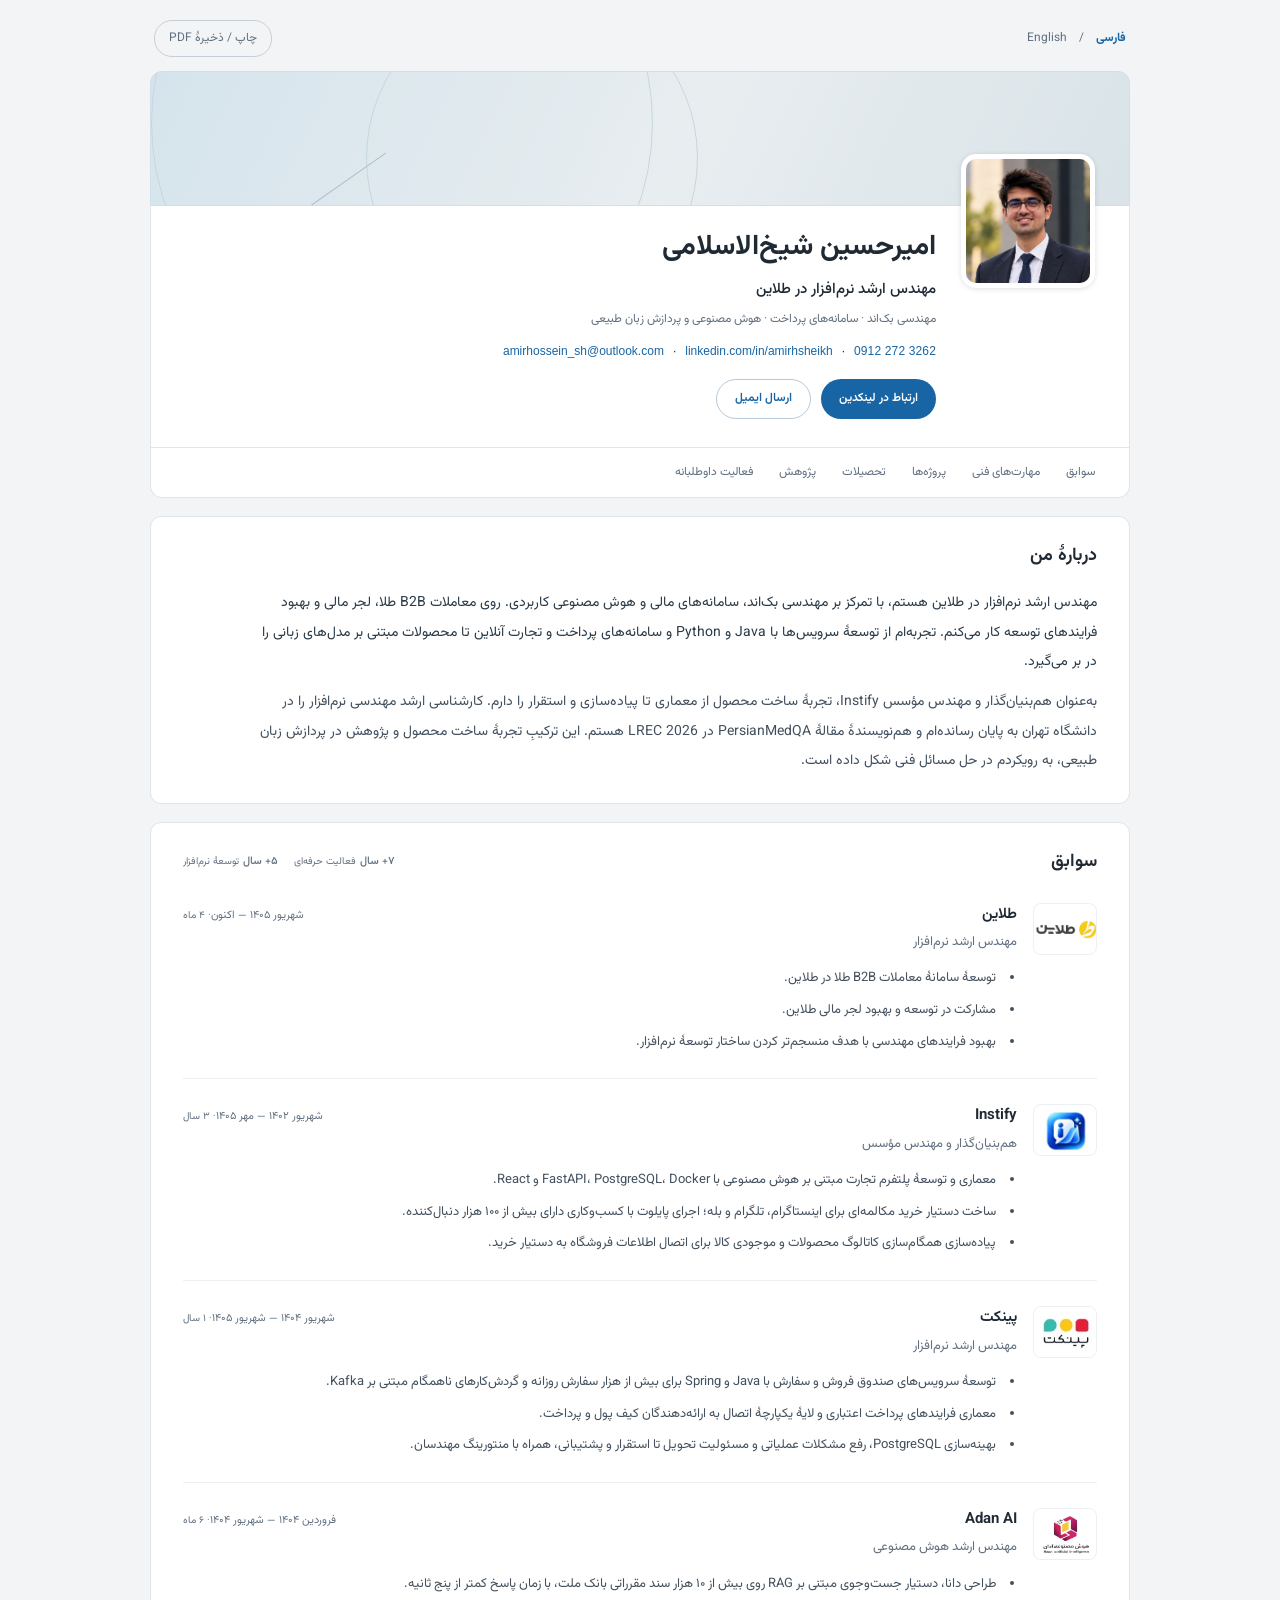
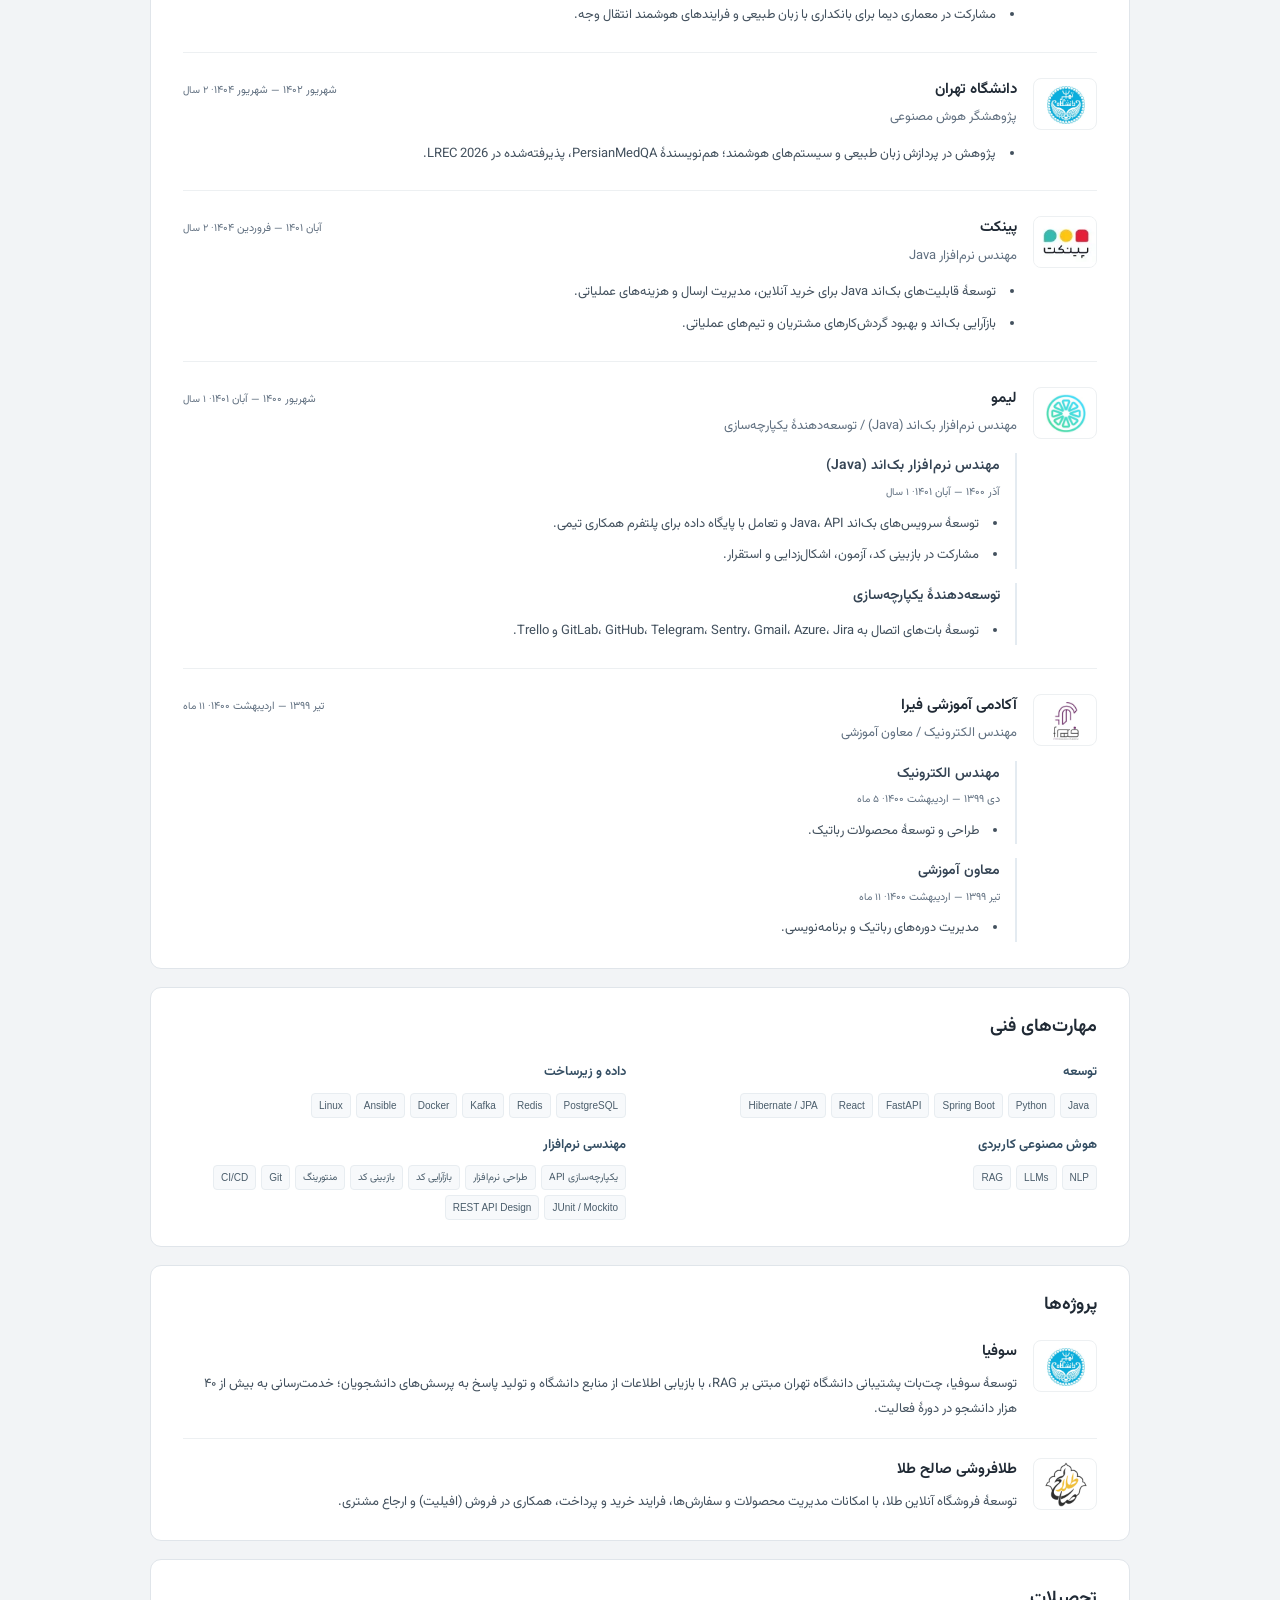
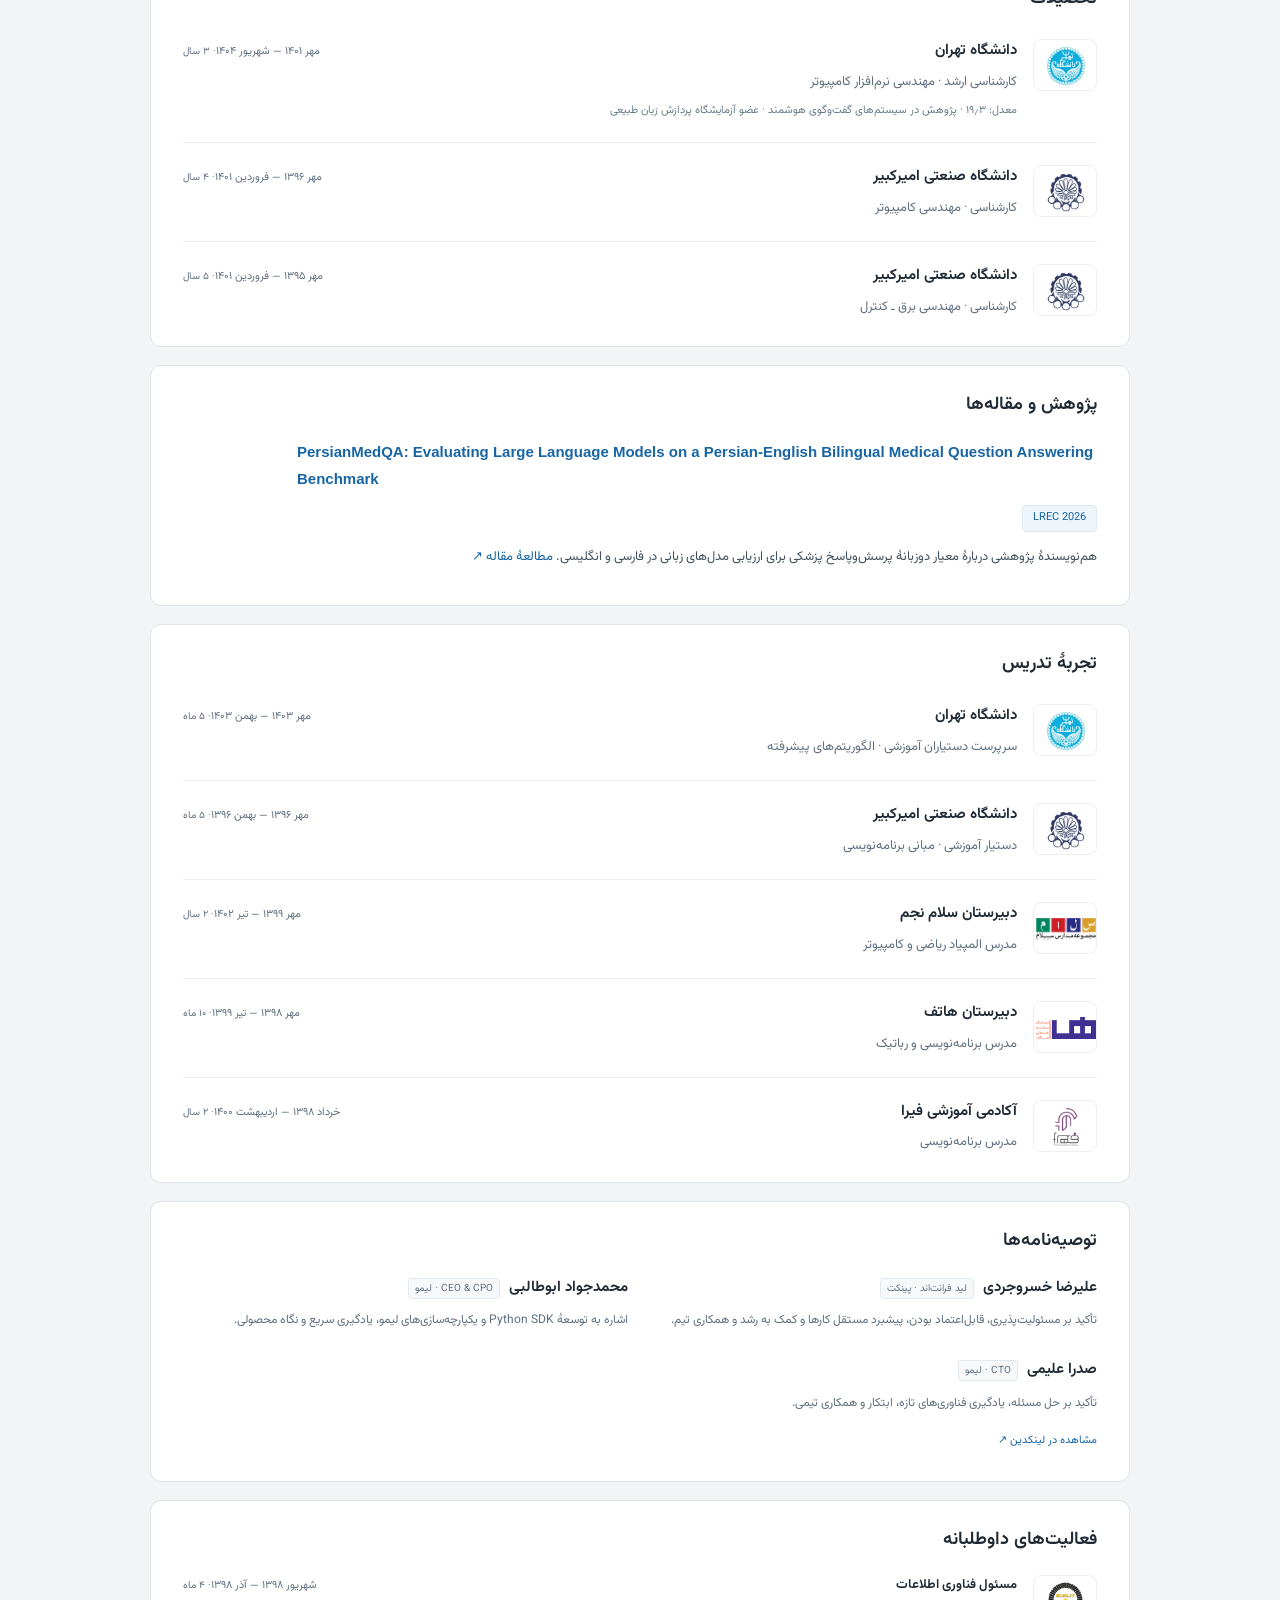
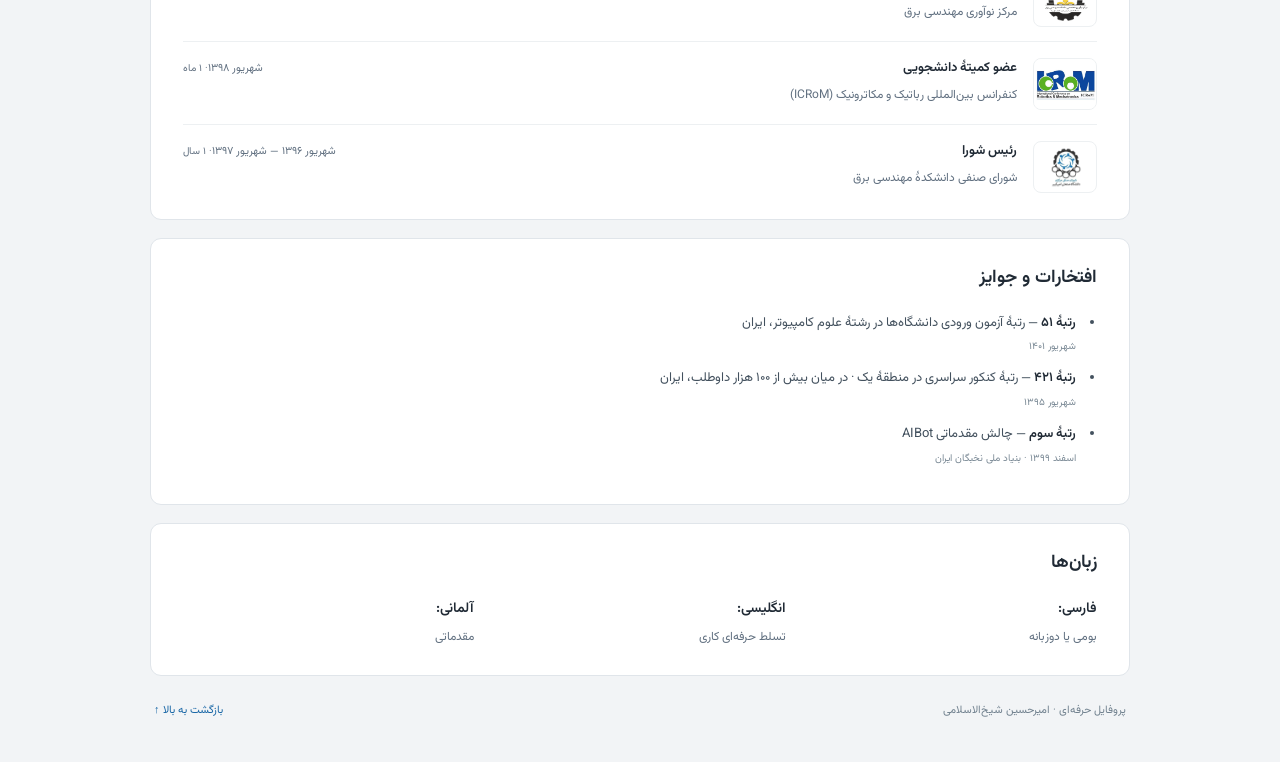
==== commit e77dfc0f: "Shorten durations of one year or more to years only" ====
--- a/fa/index.html
+++ b/fa/index.html
@@ -32,7 +32,7 @@
 <link rel="icon" href="../favicon.svg" type="image/svg+xml">
 <link rel="preload" href="../assets/fonts/Vazirmatn.woff2" as="font" type="font/woff2" crossorigin>
 <link rel="stylesheet" href="../styles.css?v=31e98b9179a1">
-<script src="../app.js?v=076967bdc061" defer></script>
+<script src="../app.js?v=9a015bae29d1" defer></script>
 <script type="application/ld+json">{"@context": "https://schema.org", "@type": "ProfilePage", "@id": "https://amirhsheikh.github.io/fa/#profile", "url": "https://amirhsheikh.github.io/fa/", "name": "امیرحسین شیخ‌الاسلامی | مهندس ارشد نرم‌افزار، بک‌اند و هوش مصنوعی", "inLanguage": "fa", "mainEntity": {"@type": "Person", "@id": "https://amirhsheikh.github.io/#person", "name": "Amirhossein Sheikholeslami", "alternateName": ["امیرحسین شیخ‌الاسلامی", "amirhsheikh"], "url": "https://amirhsheikh.github.io/", "jobTitle": "Senior Software Engineer", "worksFor": {"@type": "Organization", "name": "Taline", "url": "https://taline.ir/"}, "sameAs": ["https://www.linkedin.com/in/amirhsheikh/"], "alumniOf": [{"@type": "CollegeOrUniversity", "name": "University of Tehran", "url": "https://ut.ac.ir/"}, {"@type": "CollegeOrUniversity", "name": "Amirkabir University of Technology", "url": "https://aut.ac.ir/"}], "knowsAbout": ["Backend engineering", "Java", "Python", "Spring Boot", "PostgreSQL", "Kafka", "Payment systems", "Natural language processing", "Artificial intelligence"], "subjectOf": {"@type": "ScholarlyArticle", "name": "PersianMedQA: Evaluating Large Language Models on a Persian-English Bilingual Medical Question Answering Benchmark", "url": "https://arxiv.org/abs/2506.00250"}, "image": "https://amirhsheikh.github.io/assets/images/portrait.png"}}</script>
 </head>
 <body>
@@ -44,14 +44,14 @@
 <nav class="section-nav" aria-label="بخش‌های پروفایل"><a href="#experience">سوابق</a><a href="#skills">مهارت‌های فنی</a><a href="#projects">پروژه‌ها</a><a href="#education">تحصیلات</a><a href="#research">پژوهش</a><a href="#volunteering">فعالیت داوطلبانه</a></nav>
 <main id="main">
 <section aria-labelledby="summary"><h2 id="summary">دربارهٔ من</h2><div class="about-copy"><p>مهندس ارشد نرم‌افزار در طلاین هستم، با تمرکز بر مهندسی بک‌اند، سامانه‌های مالی و هوش مصنوعی کاربردی. روی معاملات B2B طلا، لجر مالی و بهبود فرایندهای توسعه کار می‌کنم. تجربه‌ام از توسعهٔ سرویس‌ها با Java و Python و سامانه‌های پرداخت و تجارت آنلاین تا محصولات مبتنی بر مدل‌های زبانی را در بر می‌گیرد.</p><p>به‌عنوان هم‌بنیان‌گذار و مهندس مؤسس Instify، تجربهٔ ساخت محصول از معماری تا پیاده‌سازی و استقرار را دارم. کارشناسی ارشد مهندسی نرم‌افزار را در دانشگاه تهران به پایان رسانده‌ام و هم‌نویسندهٔ مقالهٔ PersianMedQA در LREC 2026 هستم. این ترکیبِ تجربهٔ ساخت محصول و پژوهش در پردازش زبان طبیعی، به رویکردم در حل مسائل فنی شکل داده است.</p></div></section>
-<section aria-labelledby="experience"><div class="experience-heading"><h2 id="experience">سوابق</h2><div class="experience-highlights" aria-label="سابقهٔ فعالیت"><div class="experience-metric" title="از ۱۳۹۸ تا امروز"><strong data-experience-start="2019-06" data-years-pattern="{years}+ سال">۷+ سال</strong><span>فعالیت حرفه‌ای</span></div><div class="experience-metric" title="از ۱۴۰۰ تا امروز"><strong data-experience-start="2021-09" data-years-pattern="{years}+ سال">۵+ سال</strong><span>توسعهٔ نرم‌افزار</span></div></div></div><article class="entry career-entry has-logo"><span class="logo-frame logo-taline"><img class="company-logo" src="../assets/images/taline.webp" alt="" width="64" height="52" loading="lazy" decoding="async"></span><div class="entry-content"><div class="entry-head"><h3><a class="reference-link" href="https://taline.ir/" target="_blank" rel="noopener noreferrer">طلاین</a></h3><p class="date">شهریور ۱۴۰۵ — اکنون<span class="duration" data-duration-start="2026-09"> · ۲ ماه</span></p></div><p class="position">مهندس ارشد نرم‌افزار</p><ul><li>توسعهٔ سامانهٔ معاملات B2B طلا در طلاین.</li><li>مشارکت در توسعه و بهبود لجر مالی طلاین.</li><li>بهبود فرایندهای مهندسی با هدف منسجم‌تر کردن ساختار توسعهٔ نرم‌افزار.</li></ul></div></article><article class="entry career-entry has-logo"><span class="logo-frame logo-instify"><img class="company-logo" src="../assets/images/instify.webp" alt="" width="64" height="52" loading="lazy" decoding="async"></span><div class="entry-content"><div class="entry-head"><h3><a class="reference-link" href="https://instify.app/" target="_blank" rel="noopener noreferrer">Instify</a></h3><p class="date">شهریور ۱۴۰۲ — مهر ۱۴۰۵<span class="duration"> · ۳ سال و ۲ ماه</span></p></div><p class="position">هم‌بنیان‌گذار و مهندس مؤسس</p><ul><li>معماری و توسعهٔ پلتفرم تجارت مبتنی بر هوش مصنوعی با FastAPI، PostgreSQL، Docker و React.</li><li>ساخت دستیار خرید مکالمه‌ای برای اینستاگرام، تلگرام و بله؛ اجرای پایلوت با کسب‌وکاری دارای بیش از ۱۰۰ هزار دنبال‌کننده.</li><li>پیاده‌سازی همگام‌سازی کاتالوگ محصولات و موجودی کالا برای اتصال اطلاعات فروشگاه به دستیار خرید.</li></ul></div></article><article class="entry career-entry has-logo"><span class="logo-frame logo-pinket"><img class="company-logo" src="../assets/images/pinket.webp" alt="" width="64" height="52" loading="lazy" decoding="async"></span><div class="entry-content"><div class="entry-head"><h3><a class="reference-link" href="https://pinket.com/" target="_blank" rel="noopener noreferrer">پینکت</a></h3><p class="date">شهریور ۱۴۰۴ — شهریور ۱۴۰۵<span class="duration"> · ۱ سال و ۱ ماه</span></p></div><p class="position">مهندس ارشد نرم‌افزار</p><ul><li>توسعهٔ سرویس‌های صندوق فروش و سفارش با Java و Spring برای بیش از هزار سفارش روزانه و گردش‌کارهای ناهمگام مبتنی بر Kafka.</li><li>معماری فرایندهای پرداخت اعتباری و لایهٔ یکپارچهٔ اتصال به ارائه‌دهندگان کیف پول و پرداخت.</li><li>بهینه‌سازی PostgreSQL، رفع مشکلات عملیاتی و مسئولیت تحویل تا استقرار و پشتیبانی، همراه با منتورینگ مهندسان.</li></ul></div></article><article class="entry career-entry has-logo"><span class="logo-frame logo-adan"><img class="company-logo" src="../assets/images/adan.webp" alt="" width="64" height="52" loading="lazy" decoding="async"></span><div class="entry-content"><div class="entry-head"><h3><a class="reference-link" href="https://adanai.ir/" target="_blank" rel="noopener noreferrer">Adan AI</a></h3><p class="date">فروردین ۱۴۰۴ — شهریور ۱۴۰۴<span class="duration"> · ۶ ماه</span></p></div><p class="position">مهندس ارشد هوش مصنوعی</p><ul><li>طراحی دانا، دستیار جست‌وجوی مبتنی بر RAG روی بیش از ۱۰ هزار سند مقرراتی بانک ملت، با زمان پاسخ کمتر از پنج ثانیه.</li><li>مشارکت در معماری دیما برای بانکداری با زبان طبیعی و فرایندهای هوشمند انتقال وجه.</li></ul></div></article><article class="entry career-entry has-logo"><span class="logo-frame logo-ut"><img class="company-logo" src="../assets/images/ut.webp" alt="" width="64" height="52" loading="lazy" decoding="async"></span><div class="entry-content"><div class="entry-head"><h3><a class="reference-link" href="https://ut.ac.ir/" target="_blank" rel="noopener noreferrer">دانشگاه تهران</a></h3><p class="date">شهریور ۱۴۰۲ — شهریور ۱۴۰۴<span class="duration"> · ۲ سال و ۱ ماه</span></p></div><p class="position">پژوهشگر هوش مصنوعی</p><ul><li>پژوهش در پردازش زبان طبیعی و سیستم‌های هوشمند؛ هم‌نویسندهٔ PersianMedQA، پذیرفته‌شده در LREC 2026.</li></ul></div></article><article class="entry career-entry has-logo"><span class="logo-frame logo-pinket"><img class="company-logo" src="../assets/images/pinket.webp" alt="" width="64" height="52" loading="lazy" decoding="async"></span><div class="entry-content"><div class="entry-head"><h3><a class="reference-link" href="https://pinket.com/" target="_blank" rel="noopener noreferrer">پینکت</a></h3><p class="date">آبان ۱۴۰۱ — فروردین ۱۴۰۴<span class="duration"> · ۲ سال و ۶ ماه</span></p></div><p class="position">مهندس نرم‌افزار Java</p><ul><li>توسعهٔ قابلیت‌های بک‌اند Java برای خرید آنلاین، مدیریت ارسال و هزینه‌های عملیاتی.</li><li>بازآرایی بک‌اند و بهبود گردش‌کارهای مشتریان و تیم‌های عملیاتی.</li></ul></div></article><article class="entry career-entry has-logo"><span class="logo-frame logo-limoo"><img class="company-logo" src="../assets/images/limoo.webp" alt="" width="64" height="52" loading="lazy" decoding="async"></span><div class="entry-content"><div class="entry-head"><h3><a class="reference-link" href="https://www.linkedin.com/company/limoo-im/" target="_blank" rel="noopener noreferrer">لیمو</a></h3><p class="date">شهریور ۱۴۰۰ — آبان ۱۴۰۱<span class="duration"> · ۱ سال و ۳ ماه</span></p></div><p class="position">مهندس نرم‌افزار بک‌اند (Java) / توسعه‌دهندهٔ یکپارچه‌سازی</p><div class="subrole"><h4>مهندس نرم‌افزار بک‌اند (Java)</h4><p class="subrole-date">آذر ۱۴۰۰ — آبان ۱۴۰۱<span class="duration"> · ۱ سال</span></p><ul><li>توسعهٔ سرویس‌های بک‌اند Java، API و تعامل با پایگاه داده برای پلتفرم همکاری تیمی.</li><li>مشارکت در بازبینی کد، آزمون، اشکال‌زدایی و استقرار.</li></ul></div><div class="subrole"><h4>توسعه‌دهندهٔ یکپارچه‌سازی</h4><ul><li>توسعهٔ بات‌های اتصال به GitLab، GitHub، Telegram، Sentry، Gmail، Azure، Jira و Trello.</li></ul></div></div></article><article class="entry career-entry has-logo"><span class="logo-frame logo-fira"><img class="company-logo" src="../assets/images/fira.webp" alt="" width="64" height="52" loading="lazy" decoding="async"></span><div class="entry-content"><div class="entry-head"><h3><a class="reference-link" href="https://firaedu.ir/" target="_blank" rel="noopener noreferrer">آکادمی آموزشی فیرا</a></h3><p class="date">تیر ۱۳۹۹ — اردیبهشت ۱۴۰۰<span class="duration"> · ۱۱ ماه</span></p></div><p class="position">مهندس الکترونیک / معاون آموزشی</p><div class="subrole"><h4>مهندس الکترونیک</h4><p class="subrole-date">دی ۱۳۹۹ — اردیبهشت ۱۴۰۰<span class="duration"> · ۵ ماه</span></p><ul><li>طراحی و توسعهٔ محصولات رباتیک.</li></ul></div><div class="subrole"><h4>معاون آموزشی</h4><p class="subrole-date">تیر ۱۳۹۹ — اردیبهشت ۱۴۰۰<span class="duration"> · ۱۱ ماه</span></p><ul><li>مدیریت دوره‌های رباتیک و برنامه‌نویسی.</li></ul></div></div></article></section>
+<section aria-labelledby="experience"><div class="experience-heading"><h2 id="experience">سوابق</h2><div class="experience-highlights" aria-label="سابقهٔ فعالیت"><div class="experience-metric" title="از ۱۳۹۸ تا امروز"><strong data-experience-start="2019-06" data-years-pattern="{years}+ سال">۷+ سال</strong><span>فعالیت حرفه‌ای</span></div><div class="experience-metric" title="از ۱۴۰۰ تا امروز"><strong data-experience-start="2021-09" data-years-pattern="{years}+ سال">۵+ سال</strong><span>توسعهٔ نرم‌افزار</span></div></div></div><article class="entry career-entry has-logo"><span class="logo-frame logo-taline"><img class="company-logo" src="../assets/images/taline.webp" alt="" width="64" height="52" loading="lazy" decoding="async"></span><div class="entry-content"><div class="entry-head"><h3><a class="reference-link" href="https://taline.ir/" target="_blank" rel="noopener noreferrer">طلاین</a></h3><p class="date">شهریور ۱۴۰۵ — اکنون<span class="duration" data-duration-start="2026-09"> · ۲ ماه</span></p></div><p class="position">مهندس ارشد نرم‌افزار</p><ul><li>توسعهٔ سامانهٔ معاملات B2B طلا در طلاین.</li><li>مشارکت در توسعه و بهبود لجر مالی طلاین.</li><li>بهبود فرایندهای مهندسی با هدف منسجم‌تر کردن ساختار توسعهٔ نرم‌افزار.</li></ul></div></article><article class="entry career-entry has-logo"><span class="logo-frame logo-instify"><img class="company-logo" src="../assets/images/instify.webp" alt="" width="64" height="52" loading="lazy" decoding="async"></span><div class="entry-content"><div class="entry-head"><h3><a class="reference-link" href="https://instify.app/" target="_blank" rel="noopener noreferrer">Instify</a></h3><p class="date">شهریور ۱۴۰۲ — مهر ۱۴۰۵<span class="duration"> · ۳ سال</span></p></div><p class="position">هم‌بنیان‌گذار و مهندس مؤسس</p><ul><li>معماری و توسعهٔ پلتفرم تجارت مبتنی بر هوش مصنوعی با FastAPI، PostgreSQL، Docker و React.</li><li>ساخت دستیار خرید مکالمه‌ای برای اینستاگرام، تلگرام و بله؛ اجرای پایلوت با کسب‌وکاری دارای بیش از ۱۰۰ هزار دنبال‌کننده.</li><li>پیاده‌سازی همگام‌سازی کاتالوگ محصولات و موجودی کالا برای اتصال اطلاعات فروشگاه به دستیار خرید.</li></ul></div></article><article class="entry career-entry has-logo"><span class="logo-frame logo-pinket"><img class="company-logo" src="../assets/images/pinket.webp" alt="" width="64" height="52" loading="lazy" decoding="async"></span><div class="entry-content"><div class="entry-head"><h3><a class="reference-link" href="https://pinket.com/" target="_blank" rel="noopener noreferrer">پینکت</a></h3><p class="date">شهریور ۱۴۰۴ — شهریور ۱۴۰۵<span class="duration"> · ۱ سال</span></p></div><p class="position">مهندس ارشد نرم‌افزار</p><ul><li>توسعهٔ سرویس‌های صندوق فروش و سفارش با Java و Spring برای بیش از هزار سفارش روزانه و گردش‌کارهای ناهمگام مبتنی بر Kafka.</li><li>معماری فرایندهای پرداخت اعتباری و لایهٔ یکپارچهٔ اتصال به ارائه‌دهندگان کیف پول و پرداخت.</li><li>بهینه‌سازی PostgreSQL، رفع مشکلات عملیاتی و مسئولیت تحویل تا استقرار و پشتیبانی، همراه با منتورینگ مهندسان.</li></ul></div></article><article class="entry career-entry has-logo"><span class="logo-frame logo-adan"><img class="company-logo" src="../assets/images/adan.webp" alt="" width="64" height="52" loading="lazy" decoding="async"></span><div class="entry-content"><div class="entry-head"><h3><a class="reference-link" href="https://adanai.ir/" target="_blank" rel="noopener noreferrer">Adan AI</a></h3><p class="date">فروردین ۱۴۰۴ — شهریور ۱۴۰۴<span class="duration"> · ۶ ماه</span></p></div><p class="position">مهندس ارشد هوش مصنوعی</p><ul><li>طراحی دانا، دستیار جست‌وجوی مبتنی بر RAG روی بیش از ۱۰ هزار سند مقرراتی بانک ملت، با زمان پاسخ کمتر از پنج ثانیه.</li><li>مشارکت در معماری دیما برای بانکداری با زبان طبیعی و فرایندهای هوشمند انتقال وجه.</li></ul></div></article><article class="entry career-entry has-logo"><span class="logo-frame logo-ut"><img class="company-logo" src="../assets/images/ut.webp" alt="" width="64" height="52" loading="lazy" decoding="async"></span><div class="entry-content"><div class="entry-head"><h3><a class="reference-link" href="https://ut.ac.ir/" target="_blank" rel="noopener noreferrer">دانشگاه تهران</a></h3><p class="date">شهریور ۱۴۰۲ — شهریور ۱۴۰۴<span class="duration"> · ۲ سال</span></p></div><p class="position">پژوهشگر هوش مصنوعی</p><ul><li>پژوهش در پردازش زبان طبیعی و سیستم‌های هوشمند؛ هم‌نویسندهٔ PersianMedQA، پذیرفته‌شده در LREC 2026.</li></ul></div></article><article class="entry career-entry has-logo"><span class="logo-frame logo-pinket"><img class="company-logo" src="../assets/images/pinket.webp" alt="" width="64" height="52" loading="lazy" decoding="async"></span><div class="entry-content"><div class="entry-head"><h3><a class="reference-link" href="https://pinket.com/" target="_blank" rel="noopener noreferrer">پینکت</a></h3><p class="date">آبان ۱۴۰۱ — فروردین ۱۴۰۴<span class="duration"> · ۲ سال</span></p></div><p class="position">مهندس نرم‌افزار Java</p><ul><li>توسعهٔ قابلیت‌های بک‌اند Java برای خرید آنلاین، مدیریت ارسال و هزینه‌های عملیاتی.</li><li>بازآرایی بک‌اند و بهبود گردش‌کارهای مشتریان و تیم‌های عملیاتی.</li></ul></div></article><article class="entry career-entry has-logo"><span class="logo-frame logo-limoo"><img class="company-logo" src="../assets/images/limoo.webp" alt="" width="64" height="52" loading="lazy" decoding="async"></span><div class="entry-content"><div class="entry-head"><h3><a class="reference-link" href="https://www.linkedin.com/company/limoo-im/" target="_blank" rel="noopener noreferrer">لیمو</a></h3><p class="date">شهریور ۱۴۰۰ — آبان ۱۴۰۱<span class="duration"> · ۱ سال</span></p></div><p class="position">مهندس نرم‌افزار بک‌اند (Java) / توسعه‌دهندهٔ یکپارچه‌سازی</p><div class="subrole"><h4>مهندس نرم‌افزار بک‌اند (Java)</h4><p class="subrole-date">آذر ۱۴۰۰ — آبان ۱۴۰۱<span class="duration"> · ۱ سال</span></p><ul><li>توسعهٔ سرویس‌های بک‌اند Java، API و تعامل با پایگاه داده برای پلتفرم همکاری تیمی.</li><li>مشارکت در بازبینی کد، آزمون، اشکال‌زدایی و استقرار.</li></ul></div><div class="subrole"><h4>توسعه‌دهندهٔ یکپارچه‌سازی</h4><ul><li>توسعهٔ بات‌های اتصال به GitLab، GitHub، Telegram، Sentry، Gmail، Azure، Jira و Trello.</li></ul></div></div></article><article class="entry career-entry has-logo"><span class="logo-frame logo-fira"><img class="company-logo" src="../assets/images/fira.webp" alt="" width="64" height="52" loading="lazy" decoding="async"></span><div class="entry-content"><div class="entry-head"><h3><a class="reference-link" href="https://firaedu.ir/" target="_blank" rel="noopener noreferrer">آکادمی آموزشی فیرا</a></h3><p class="date">تیر ۱۳۹۹ — اردیبهشت ۱۴۰۰<span class="duration"> · ۱۱ ماه</span></p></div><p class="position">مهندس الکترونیک / معاون آموزشی</p><div class="subrole"><h4>مهندس الکترونیک</h4><p class="subrole-date">دی ۱۳۹۹ — اردیبهشت ۱۴۰۰<span class="duration"> · ۵ ماه</span></p><ul><li>طراحی و توسعهٔ محصولات رباتیک.</li></ul></div><div class="subrole"><h4>معاون آموزشی</h4><p class="subrole-date">تیر ۱۳۹۹ — اردیبهشت ۱۴۰۰<span class="duration"> · ۱۱ ماه</span></p><ul><li>مدیریت دوره‌های رباتیک و برنامه‌نویسی.</li></ul></div></div></article></section>
 <section aria-labelledby="skills"><h2 id="skills">مهارت‌های فنی</h2><div class="skill-grid"><article class="skill-card"><h3>توسعه</h3><ul class="skill-tags"><li lang="en" dir="ltr">Java</li><li lang="en" dir="ltr">Python</li><li lang="en" dir="ltr">Spring Boot</li><li lang="en" dir="ltr">FastAPI</li><li lang="en" dir="ltr">React</li><li lang="en" dir="ltr">Hibernate / JPA</li></ul></article><article class="skill-card"><h3>داده و زیرساخت</h3><ul class="skill-tags"><li lang="en" dir="ltr">PostgreSQL</li><li lang="en" dir="ltr">Redis</li><li lang="en" dir="ltr">Kafka</li><li lang="en" dir="ltr">Docker</li><li lang="en" dir="ltr">Ansible</li><li lang="en" dir="ltr">Linux</li></ul></article><article class="skill-card"><h3>هوش مصنوعی کاربردی</h3><ul class="skill-tags"><li lang="en" dir="ltr">NLP</li><li lang="en" dir="ltr">LLMs</li><li lang="en" dir="ltr">RAG</li></ul></article><article class="skill-card"><h3>مهندسی نرم‌افزار</h3><ul class="skill-tags"><li lang="fa" dir="rtl">یکپارچه‌سازی API</li><li lang="fa" dir="rtl">طراحی نرم‌افزار</li><li lang="fa" dir="rtl">بازآرایی کد</li><li lang="fa" dir="rtl">بازبینی کد</li><li lang="fa" dir="rtl">منتورینگ</li><li lang="en" dir="ltr">Git</li><li lang="en" dir="ltr">CI/CD</li><li lang="en" dir="ltr">JUnit / Mockito</li><li lang="en" dir="ltr">REST API Design</li></ul></article></div></section>
 <section aria-labelledby="projects"><h2 id="projects">پروژه‌ها</h2><div class="portfolio-projects"><article class="entry has-logo project-entry"><span class="logo-frame logo-ut"><img class="company-logo" src="../assets/images/ut.webp" alt="" width="64" height="52" loading="lazy" decoding="async"></span><div class="entry-content"><h3><a class="reference-link" href="https://ut.ac.ir/" target="_blank" rel="noopener noreferrer">سوفیا</a></h3><p>توسعهٔ سوفیا، چت‌بات پشتیبانی دانشگاه تهران مبتنی بر RAG، با بازیابی اطلاعات از منابع دانشگاه و تولید پاسخ به پرسش‌های دانشجویان؛ خدمت‌رسانی به بیش از ۴۰ هزار دانشجو در دورهٔ فعالیت.</p></div></article><article class="entry has-logo project-entry"><span class="logo-frame logo-saleh-tala"><img class="company-logo" src="../assets/images/saleh-tala.png" alt="" width="64" height="52" loading="lazy" decoding="async"></span><div class="entry-content"><h3><a class="reference-link" href="https://salehtala.mooai.ir/" target="_blank" rel="noopener noreferrer">طلافروشی صالح طلا</a></h3><p>توسعهٔ فروشگاه آنلاین طلا، با امکانات مدیریت محصولات و سفارش‌ها، فرایند خرید و پرداخت، همکاری در فروش (افیلیت) و ارجاع مشتری.</p></div></article></div></section>
-<section aria-labelledby="education"><h2 id="education">تحصیلات</h2><article class="entry education-entry has-logo"><span class="logo-frame logo-ut"><img class="company-logo" src="../assets/images/ut.webp" alt="" width="64" height="52" loading="lazy" decoding="async"></span><div class="entry-content"><div class="entry-head"><h3><a class="reference-link" href="https://ut.ac.ir/" target="_blank" rel="noopener noreferrer">دانشگاه تهران</a></h3><span class="date">مهر ۱۴۰۱ — شهریور ۱۴۰۴<span class="duration"> · ۳ سال</span></span></div><p>کارشناسی ارشد · مهندسی نرم‌افزار کامپیوتر</p><p class="academic-note">معدل: ۱۹٫۳ · پژوهش در سیستم‌های گفت‌وگوی هوشمند · عضو آزمایشگاه پردازش زبان طبیعی</p></div></article><article class="entry education-entry has-logo"><span class="logo-frame logo-aut"><img class="company-logo" src="../assets/images/aut.webp" alt="" width="64" height="52" loading="lazy" decoding="async"></span><div class="entry-content"><div class="entry-head"><h3><a class="reference-link" href="https://aut.ac.ir/" target="_blank" rel="noopener noreferrer">دانشگاه صنعتی امیرکبیر</a></h3><span class="date">مهر ۱۳۹۶ — فروردین ۱۴۰۱<span class="duration"> · ۴ سال و ۷ ماه</span></span></div><p>کارشناسی · مهندسی کامپیوتر</p></div></article><article class="entry education-entry has-logo"><span class="logo-frame logo-aut"><img class="company-logo" src="../assets/images/aut.webp" alt="" width="64" height="52" loading="lazy" decoding="async"></span><div class="entry-content"><div class="entry-head"><h3><a class="reference-link" href="https://aut.ac.ir/" target="_blank" rel="noopener noreferrer">دانشگاه صنعتی امیرکبیر</a></h3><span class="date">مهر ۱۳۹۵ — فروردین ۱۴۰۱<span class="duration"> · ۵ سال و ۷ ماه</span></span></div><p>کارشناسی · مهندسی برق ـ کنترل</p></div></article></section>
+<section aria-labelledby="education"><h2 id="education">تحصیلات</h2><article class="entry education-entry has-logo"><span class="logo-frame logo-ut"><img class="company-logo" src="../assets/images/ut.webp" alt="" width="64" height="52" loading="lazy" decoding="async"></span><div class="entry-content"><div class="entry-head"><h3><a class="reference-link" href="https://ut.ac.ir/" target="_blank" rel="noopener noreferrer">دانشگاه تهران</a></h3><span class="date">مهر ۱۴۰۱ — شهریور ۱۴۰۴<span class="duration"> · ۳ سال</span></span></div><p>کارشناسی ارشد · مهندسی نرم‌افزار کامپیوتر</p><p class="academic-note">معدل: ۱۹٫۳ · پژوهش در سیستم‌های گفت‌وگوی هوشمند · عضو آزمایشگاه پردازش زبان طبیعی</p></div></article><article class="entry education-entry has-logo"><span class="logo-frame logo-aut"><img class="company-logo" src="../assets/images/aut.webp" alt="" width="64" height="52" loading="lazy" decoding="async"></span><div class="entry-content"><div class="entry-head"><h3><a class="reference-link" href="https://aut.ac.ir/" target="_blank" rel="noopener noreferrer">دانشگاه صنعتی امیرکبیر</a></h3><span class="date">مهر ۱۳۹۶ — فروردین ۱۴۰۱<span class="duration"> · ۴ سال</span></span></div><p>کارشناسی · مهندسی کامپیوتر</p></div></article><article class="entry education-entry has-logo"><span class="logo-frame logo-aut"><img class="company-logo" src="../assets/images/aut.webp" alt="" width="64" height="52" loading="lazy" decoding="async"></span><div class="entry-content"><div class="entry-head"><h3><a class="reference-link" href="https://aut.ac.ir/" target="_blank" rel="noopener noreferrer">دانشگاه صنعتی امیرکبیر</a></h3><span class="date">مهر ۱۳۹۵ — فروردین ۱۴۰۱<span class="duration"> · ۵ سال</span></span></div><p>کارشناسی · مهندسی برق ـ کنترل</p></div></article></section>
 <section aria-labelledby="research"><h2 id="research">پژوهش و مقاله‌ها</h2><article class="entry publication"><h3 lang="en" dir="ltr"><a href="https://arxiv.org/abs/2506.00250" target="_blank" rel="noopener noreferrer">PersianMedQA: Evaluating Large Language Models on a Persian-English Bilingual Medical Question Answering Benchmark</a></h3><p class="venue" dir="ltr">LREC 2026</p><p>هم‌نویسندهٔ پژوهشی دربارهٔ معیار دوزبانهٔ پرسش‌وپاسخ پزشکی برای ارزیابی مدل‌های زبانی در فارسی و انگلیسی. <a href="https://arxiv.org/abs/2506.00250" target="_blank" rel="noopener noreferrer">مطالعهٔ مقاله ↗</a></p></article></section>
-<section aria-labelledby="teaching"><h2 id="teaching">تجربهٔ تدریس</h2><div class="teaching-list"><article class="entry education-entry has-logo teaching-entry"><span class="logo-frame logo-ut"><img class="company-logo" src="../assets/images/ut.webp" alt="" width="64" height="52" loading="lazy" decoding="async"></span><div class="entry-content"><div class="entry-head"><h3><a class="reference-link" href="https://ut.ac.ir/" target="_blank" rel="noopener noreferrer">دانشگاه تهران</a></h3><p class="date">مهر ۱۴۰۳ — بهمن ۱۴۰۳<span class="duration"> · ۵ ماه</span></p></div><p>سرپرست دستیاران آموزشی · الگوریتم‌های پیشرفته</p></div></article><article class="entry education-entry has-logo teaching-entry"><span class="logo-frame logo-aut"><img class="company-logo" src="../assets/images/aut.webp" alt="" width="64" height="52" loading="lazy" decoding="async"></span><div class="entry-content"><div class="entry-head"><h3><a class="reference-link" href="https://aut.ac.ir/" target="_blank" rel="noopener noreferrer">دانشگاه صنعتی امیرکبیر</a></h3><p class="date">مهر ۱۳۹۶ — بهمن ۱۳۹۶<span class="duration"> · ۵ ماه</span></p></div><p>دستیار آموزشی · مبانی برنامه‌نویسی</p></div></article><article class="entry education-entry has-logo teaching-entry"><span class="logo-frame logo-salam"><img class="company-logo" src="../assets/images/salam.png" alt="" width="64" height="52" loading="lazy" decoding="async"></span><div class="entry-content"><div class="entry-head"><h3><a class="reference-link" href="https://salamsch.org/branches/najm-sagheb/" target="_blank" rel="noopener noreferrer">دبیرستان سلام نجم</a></h3><p class="date">مهر ۱۳۹۹ — تیر ۱۴۰۲<span class="duration"> · ۲ سال و ۱۰ ماه</span></p></div><p>مدرس المپیاد ریاضی و کامپیوتر</p></div></article><article class="entry education-entry has-logo teaching-entry"><span class="logo-frame logo-hatef"><img class="company-logo" src="../assets/images/hatef.png" alt="" width="64" height="52" loading="lazy" decoding="async"></span><div class="entry-content"><div class="entry-head"><h3><a class="reference-link" href="https://hatefschool.ir/" target="_blank" rel="noopener noreferrer">دبیرستان هاتف</a></h3><p class="date">مهر ۱۳۹۸ — تیر ۱۳۹۹<span class="duration"> · ۱۰ ماه</span></p></div><p>مدرس برنامه‌نویسی و رباتیک</p></div></article><article class="entry education-entry has-logo teaching-entry"><span class="logo-frame logo-fira"><img class="company-logo" src="../assets/images/fira.webp" alt="" width="64" height="52" loading="lazy" decoding="async"></span><div class="entry-content"><div class="entry-head"><h3><a class="reference-link" href="https://firaedu.ir/" target="_blank" rel="noopener noreferrer">آکادمی آموزشی فیرا</a></h3><p class="date">خرداد ۱۳۹۸ — اردیبهشت ۱۴۰۰<span class="duration"> · ۲ سال</span></p></div><p>مدرس برنامه‌نویسی</p></div></article></div></section>
+<section aria-labelledby="teaching"><h2 id="teaching">تجربهٔ تدریس</h2><div class="teaching-list"><article class="entry education-entry has-logo teaching-entry"><span class="logo-frame logo-ut"><img class="company-logo" src="../assets/images/ut.webp" alt="" width="64" height="52" loading="lazy" decoding="async"></span><div class="entry-content"><div class="entry-head"><h3><a class="reference-link" href="https://ut.ac.ir/" target="_blank" rel="noopener noreferrer">دانشگاه تهران</a></h3><p class="date">مهر ۱۴۰۳ — بهمن ۱۴۰۳<span class="duration"> · ۵ ماه</span></p></div><p>سرپرست دستیاران آموزشی · الگوریتم‌های پیشرفته</p></div></article><article class="entry education-entry has-logo teaching-entry"><span class="logo-frame logo-aut"><img class="company-logo" src="../assets/images/aut.webp" alt="" width="64" height="52" loading="lazy" decoding="async"></span><div class="entry-content"><div class="entry-head"><h3><a class="reference-link" href="https://aut.ac.ir/" target="_blank" rel="noopener noreferrer">دانشگاه صنعتی امیرکبیر</a></h3><p class="date">مهر ۱۳۹۶ — بهمن ۱۳۹۶<span class="duration"> · ۵ ماه</span></p></div><p>دستیار آموزشی · مبانی برنامه‌نویسی</p></div></article><article class="entry education-entry has-logo teaching-entry"><span class="logo-frame logo-salam"><img class="company-logo" src="../assets/images/salam.png" alt="" width="64" height="52" loading="lazy" decoding="async"></span><div class="entry-content"><div class="entry-head"><h3><a class="reference-link" href="https://salamsch.org/branches/najm-sagheb/" target="_blank" rel="noopener noreferrer">دبیرستان سلام نجم</a></h3><p class="date">مهر ۱۳۹۹ — تیر ۱۴۰۲<span class="duration"> · ۲ سال</span></p></div><p>مدرس المپیاد ریاضی و کامپیوتر</p></div></article><article class="entry education-entry has-logo teaching-entry"><span class="logo-frame logo-hatef"><img class="company-logo" src="../assets/images/hatef.png" alt="" width="64" height="52" loading="lazy" decoding="async"></span><div class="entry-content"><div class="entry-head"><h3><a class="reference-link" href="https://hatefschool.ir/" target="_blank" rel="noopener noreferrer">دبیرستان هاتف</a></h3><p class="date">مهر ۱۳۹۸ — تیر ۱۳۹۹<span class="duration"> · ۱۰ ماه</span></p></div><p>مدرس برنامه‌نویسی و رباتیک</p></div></article><article class="entry education-entry has-logo teaching-entry"><span class="logo-frame logo-fira"><img class="company-logo" src="../assets/images/fira.webp" alt="" width="64" height="52" loading="lazy" decoding="async"></span><div class="entry-content"><div class="entry-head"><h3><a class="reference-link" href="https://firaedu.ir/" target="_blank" rel="noopener noreferrer">آکادمی آموزشی فیرا</a></h3><p class="date">خرداد ۱۳۹۸ — اردیبهشت ۱۴۰۰<span class="duration"> · ۲ سال</span></p></div><p>مدرس برنامه‌نویسی</p></div></article></div></section>
 <section aria-labelledby="recommendations"><h2 id="recommendations">توصیه‌نامه‌ها</h2><div class="recommendations-list"><article><div class="recommender-heading"><h3><a class="reference-link" href="https://www.linkedin.com/in/alireza-khosrojerdi-11bb021b1/" target="_blank" rel="noopener noreferrer">علیرضا خسروجردی</a></h3><span class="role-badge" title="سمت در زمان ارائهٔ توصیه‌نامه">لید فرانت‌اند · پینکت</span></div><p>تأکید بر مسئولیت‌پذیری، قابل‌اعتماد بودن، پیشبرد مستقل کارها و کمک به رشد و همکاری تیم.</p></article><article><div class="recommender-heading"><h3><a class="reference-link" href="https://www.linkedin.com/in/mohammad-javad-aboutalebi/" target="_blank" rel="noopener noreferrer">محمدجواد ابوطالبی</a></h3><span class="role-badge" title="سمت در زمان ارائهٔ توصیه‌نامه">CEO &amp; CPO · لیمو</span></div><p>اشاره به توسعهٔ Python SDK و یکپارچه‌سازی‌های لیمو، یادگیری سریع و نگاه محصولی.</p></article><article><div class="recommender-heading"><h3><a class="reference-link" href="https://www.linkedin.com/in/sadra-alimi-7aa583171/" target="_blank" rel="noopener noreferrer">صدرا علیمی</a></h3><span class="role-badge" title="سمت در زمان ارائهٔ توصیه‌نامه">CTO · لیمو</span></div><p>تأکید بر حل مسئله، یادگیری فناوری‌های تازه، ابتکار و همکاری تیمی.</p></article></div><a class="section-source" href="https://www.linkedin.com/in/amirhsheikh/" target="_blank" rel="noopener noreferrer">مشاهده در لینکدین ↗</a></section>
-<section aria-labelledby="volunteering"><h2 id="volunteering">فعالیت‌های داوطلبانه</h2><div class="volunteer-list"><article class="volunteer-entry"><span class="logo-frame logo-icaut"><img class="company-logo" src="../assets/images/icaut.png" alt="" width="64" height="52" loading="lazy" decoding="async"></span><div><div class="entry-head"><h3>مسئول فناوری اطلاعات</h3><p class="date">شهریور ۱۳۹۸ — آذر ۱۳۹۸<span class="duration"> · ۴ ماه</span></p></div><p><a class="reference-link" href="https://aut.ac.ir/" target="_blank" rel="noopener noreferrer">مرکز نوآوری مهندسی برق</a></p></div></article><article class="volunteer-entry"><span class="logo-frame logo-icrom"><img class="company-logo" src="../assets/images/icrom.png" alt="" width="64" height="52" loading="lazy" decoding="async"></span><div><div class="entry-head"><h3>عضو کمیتهٔ دانشجویی</h3><p class="date">شهریور ۱۳۹۸<span class="duration"> · ۱ ماه</span></p></div><p><a class="reference-link" href="https://www.linkedin.com/company/icrom/" target="_blank" rel="noopener noreferrer">کنفرانس بین‌المللی رباتیک و مکاترونیک (ICRoM)</a></p></div></article><article class="volunteer-entry"><span class="logo-frame logo-council"><img class="company-logo" src="../assets/images/council.png" alt="" width="64" height="52" loading="lazy" decoding="async"></span><div><div class="entry-head"><h3>رئیس شورا</h3><p class="date">شهریور ۱۳۹۶ — شهریور ۱۳۹۷<span class="duration"> · ۱ سال و ۱ ماه</span></p></div><p><a class="reference-link" href="https://aut.ac.ir/" target="_blank" rel="noopener noreferrer">شورای صنفی دانشکدهٔ مهندسی برق</a></p></div></article></div></section>
+<section aria-labelledby="volunteering"><h2 id="volunteering">فعالیت‌های داوطلبانه</h2><div class="volunteer-list"><article class="volunteer-entry"><span class="logo-frame logo-icaut"><img class="company-logo" src="../assets/images/icaut.png" alt="" width="64" height="52" loading="lazy" decoding="async"></span><div><div class="entry-head"><h3>مسئول فناوری اطلاعات</h3><p class="date">شهریور ۱۳۹۸ — آذر ۱۳۹۸<span class="duration"> · ۴ ماه</span></p></div><p><a class="reference-link" href="https://aut.ac.ir/" target="_blank" rel="noopener noreferrer">مرکز نوآوری مهندسی برق</a></p></div></article><article class="volunteer-entry"><span class="logo-frame logo-icrom"><img class="company-logo" src="../assets/images/icrom.png" alt="" width="64" height="52" loading="lazy" decoding="async"></span><div><div class="entry-head"><h3>عضو کمیتهٔ دانشجویی</h3><p class="date">شهریور ۱۳۹۸<span class="duration"> · ۱ ماه</span></p></div><p><a class="reference-link" href="https://www.linkedin.com/company/icrom/" target="_blank" rel="noopener noreferrer">کنفرانس بین‌المللی رباتیک و مکاترونیک (ICRoM)</a></p></div></article><article class="volunteer-entry"><span class="logo-frame logo-council"><img class="company-logo" src="../assets/images/council.png" alt="" width="64" height="52" loading="lazy" decoding="async"></span><div><div class="entry-head"><h3>رئیس شورا</h3><p class="date">شهریور ۱۳۹۶ — شهریور ۱۳۹۷<span class="duration"> · ۱ سال</span></p></div><p><a class="reference-link" href="https://aut.ac.ir/" target="_blank" rel="noopener noreferrer">شورای صنفی دانشکدهٔ مهندسی برق</a></p></div></article></div></section>
 <section aria-labelledby="honors"><h2 id="honors">افتخارات و جوایز</h2><ul class="honors"><li><div><strong>رتبهٔ ۵۱</strong> — رتبهٔ آزمون ورودی دانشگاه‌ها در رشتهٔ علوم کامپیوتر، ایران</div><span class="honor-date">شهریور ۱۴۰۱</span></li><li><div><strong>رتبهٔ ۴۲۱</strong> — رتبهٔ کنکور سراسری در منطقهٔ یک · در میان بیش از ۱۰۰ هزار داوطلب، ایران</div><span class="honor-date">شهریور ۱۳۹۵</span></li><li><div><strong>رتبهٔ سوم</strong> — چالش مقدماتی AIBot</div><span class="honor-date">اسفند ۱۳۹۹ · بنیاد ملی نخبگان ایران</span></li></ul></section>
 <section aria-labelledby="languages"><h2 id="languages">زبان‌ها</h2><ul class="languages-list"><li><strong>فارسی:</strong> بومی یا دوزبانه</li><li><strong>انگلیسی:</strong> تسلط حرفه‌ای کاری</li><li><strong>آلمانی:</strong> مقدماتی</li></ul></section>
 </main>
